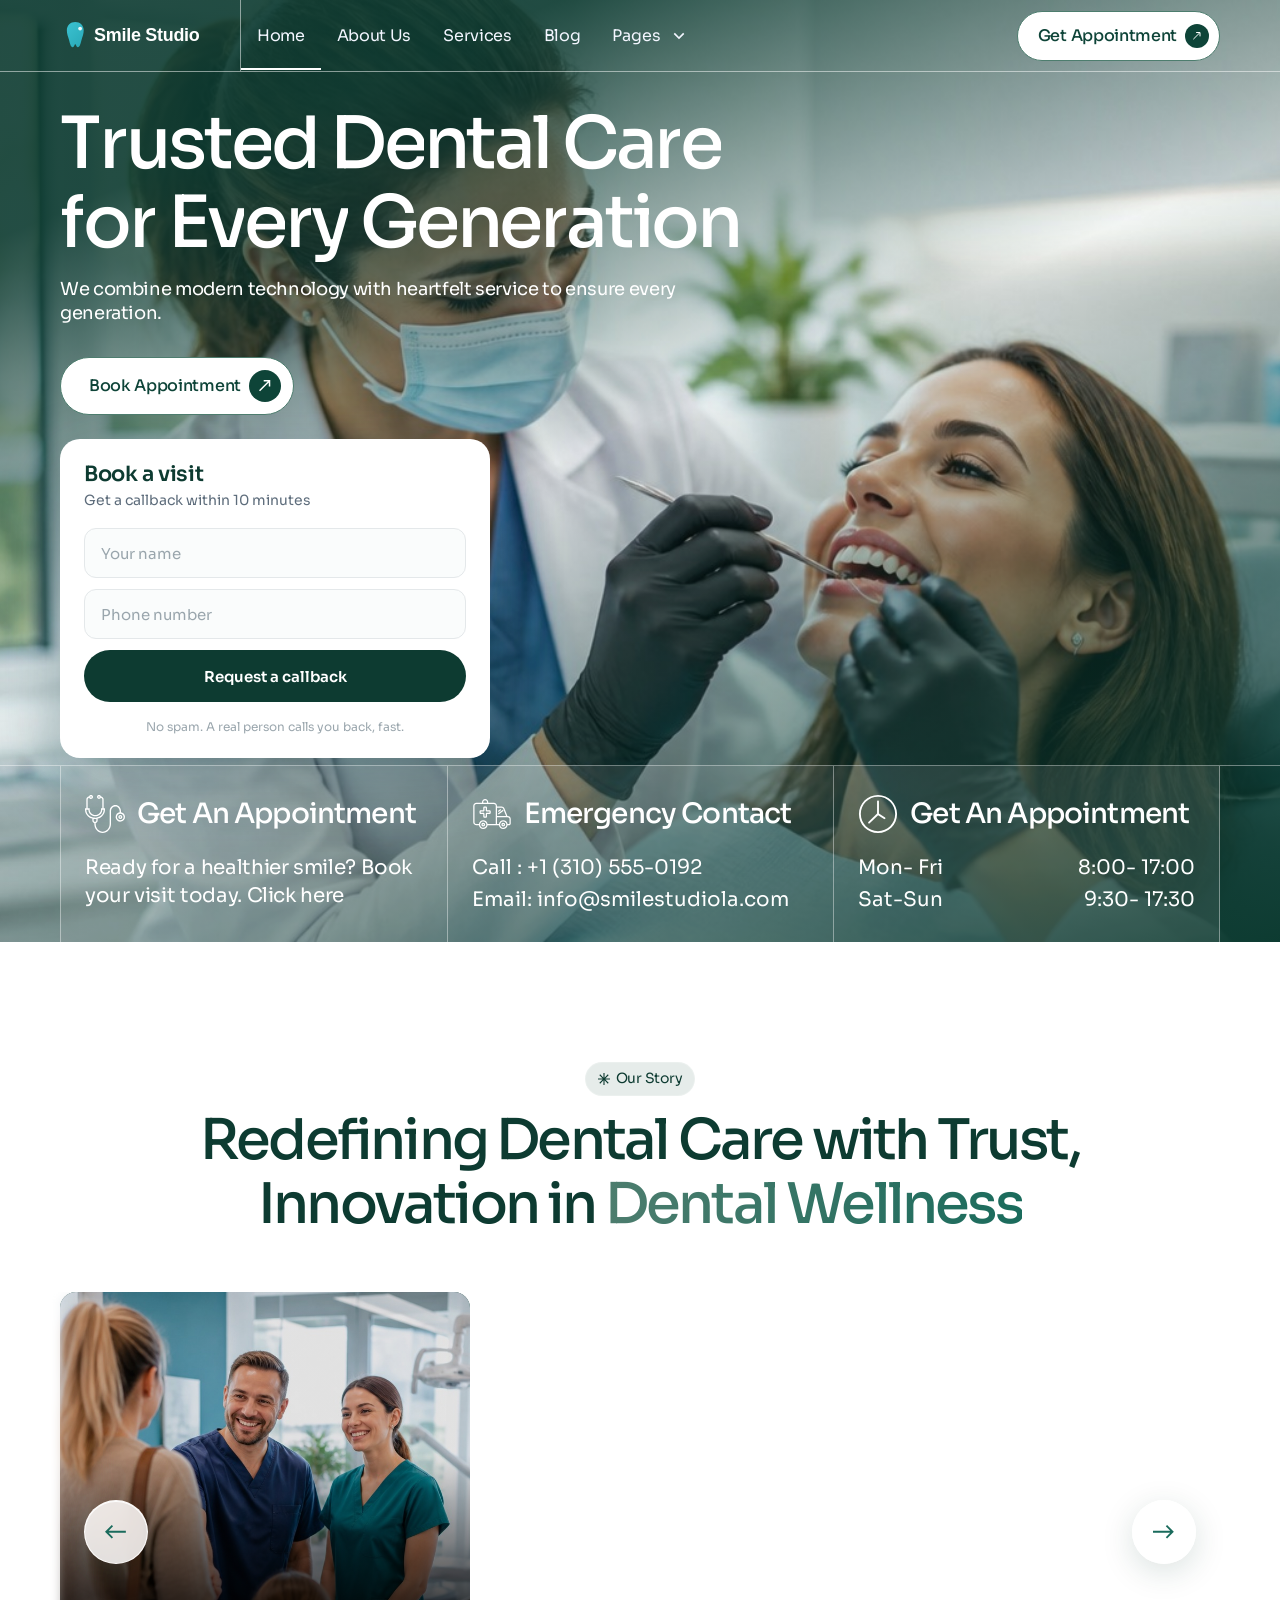
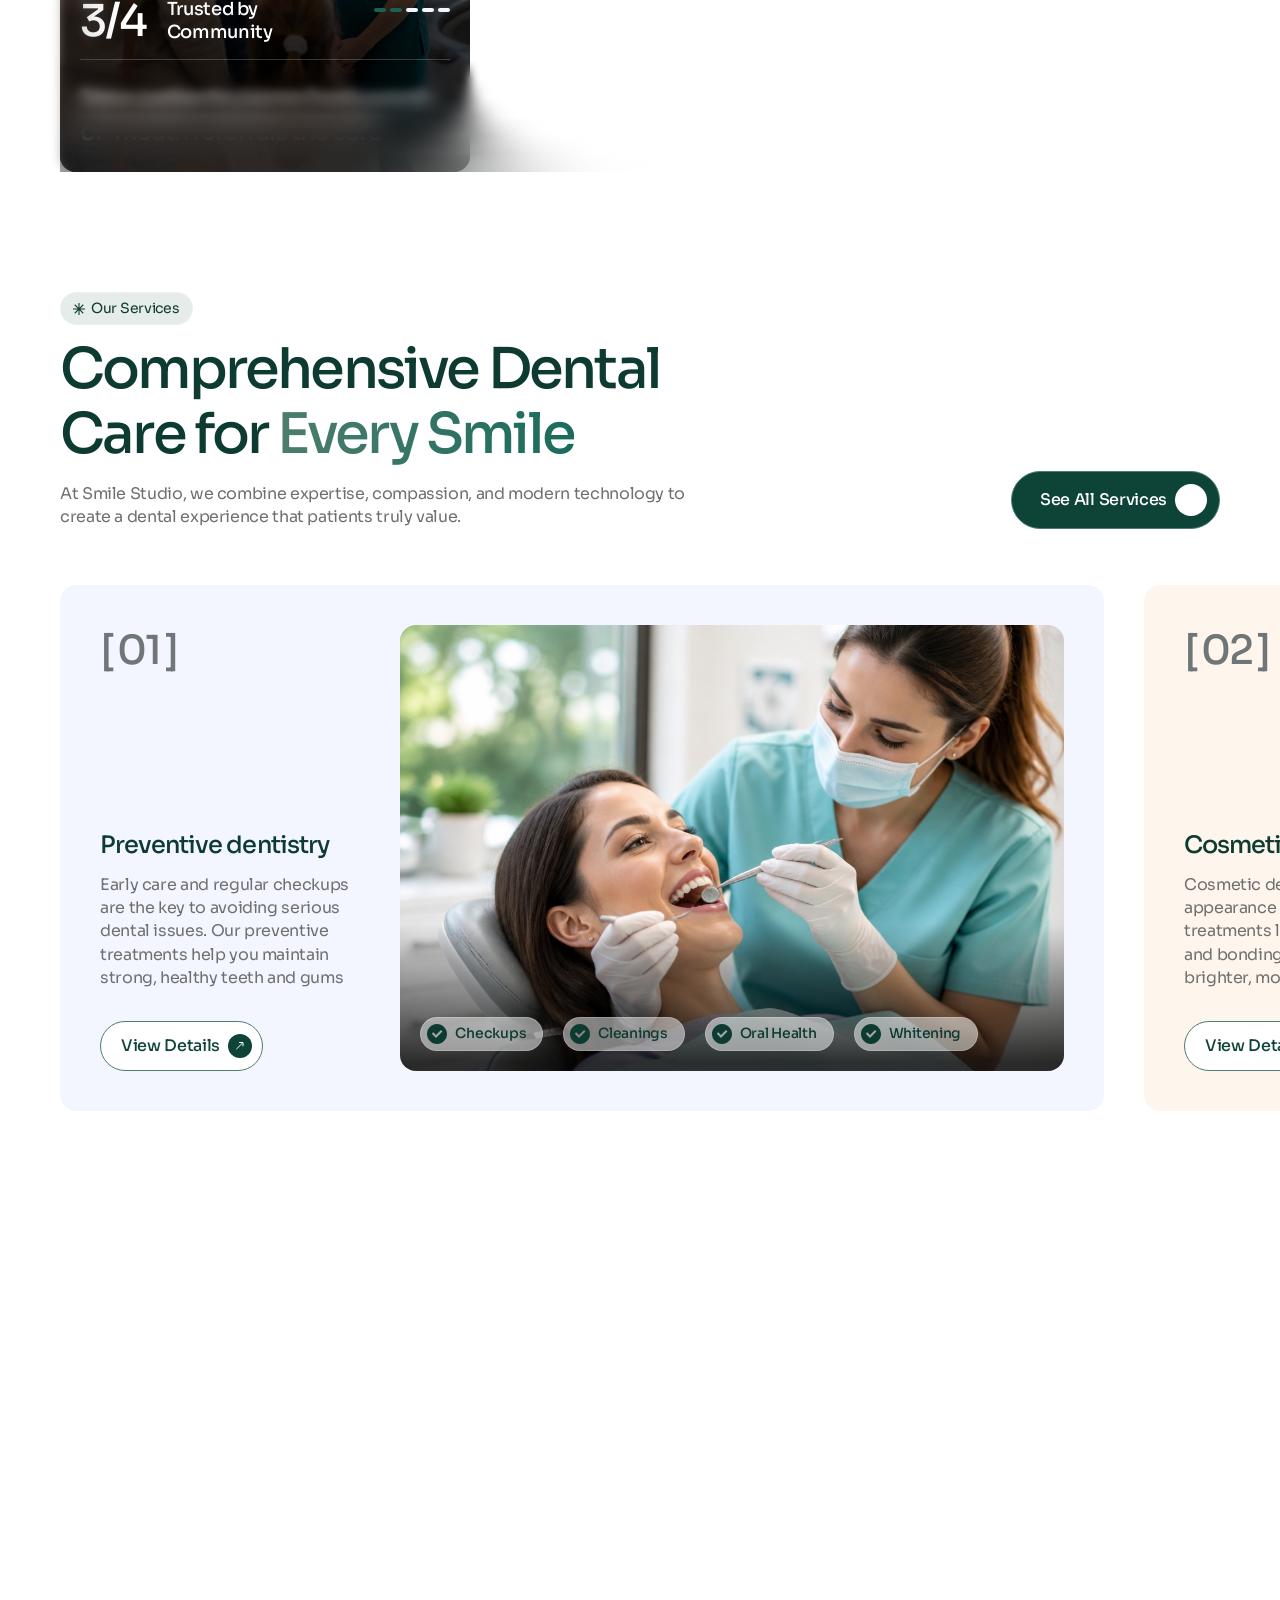
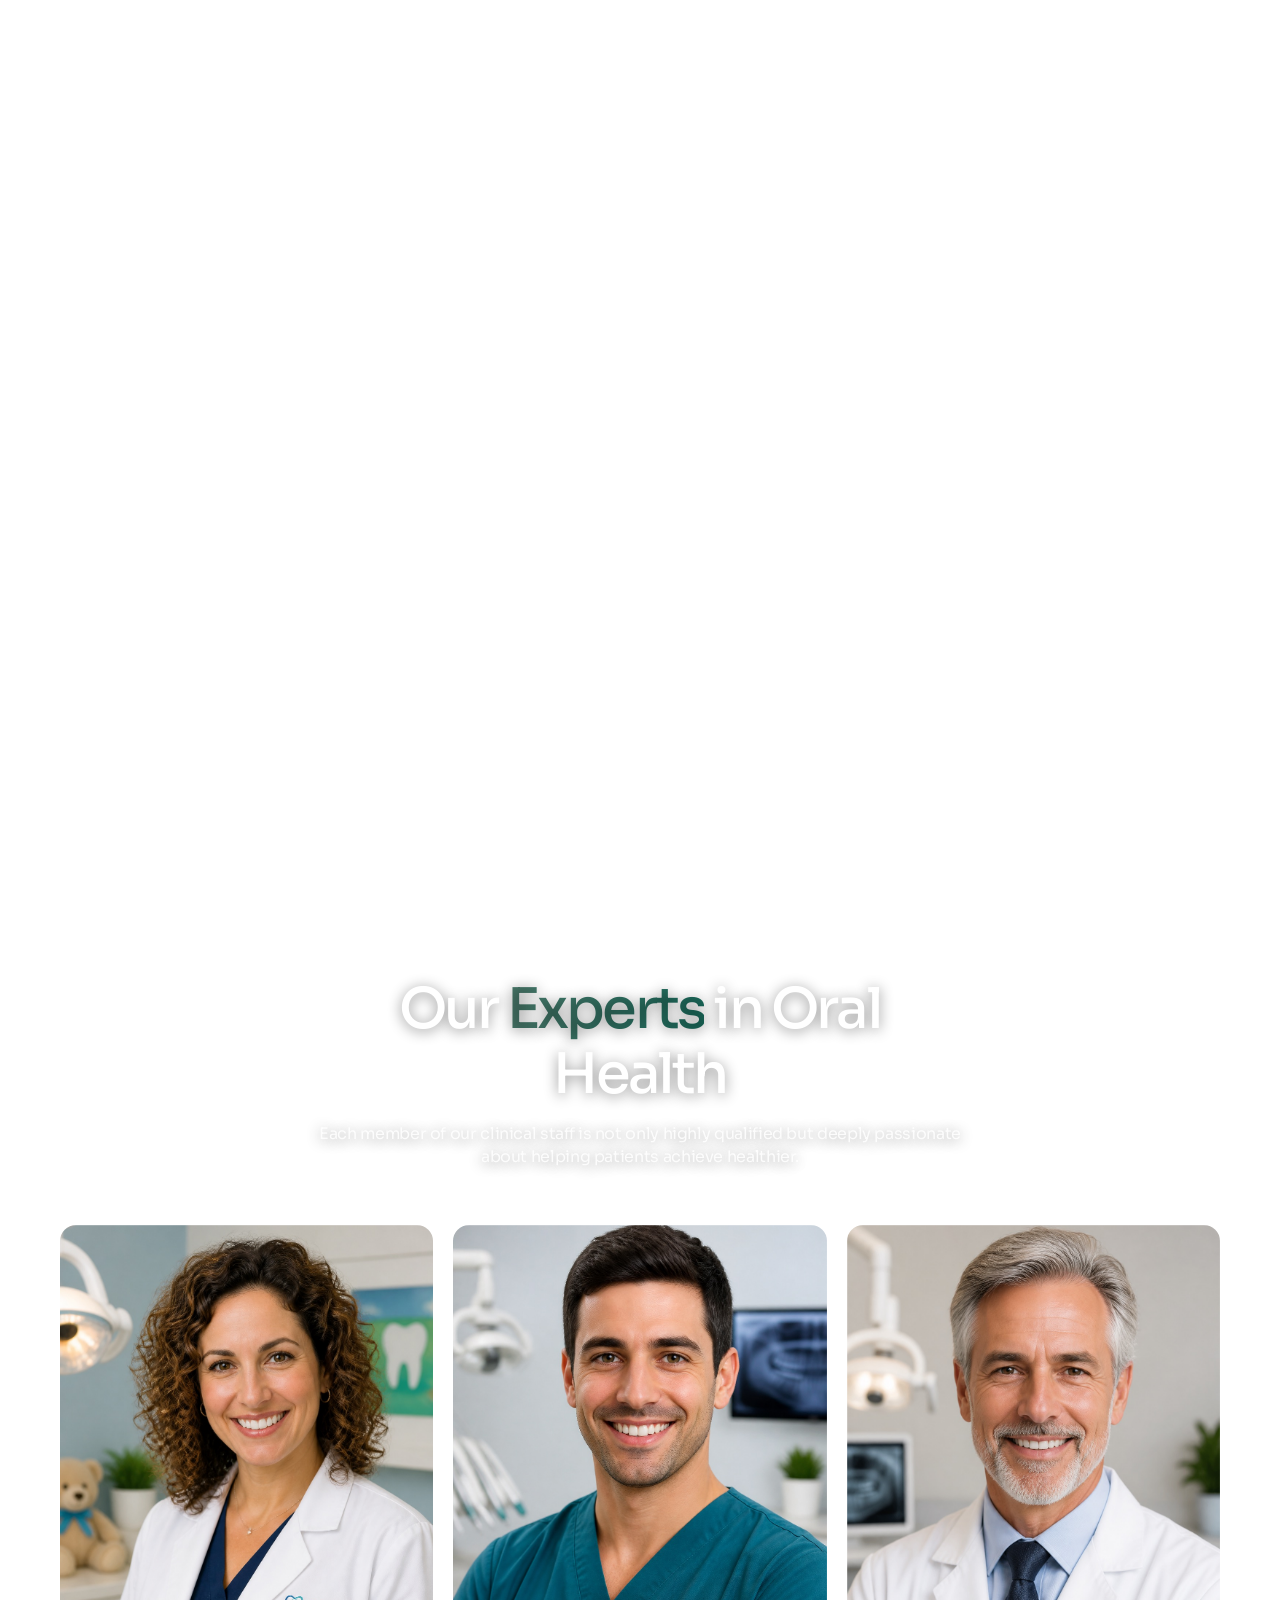
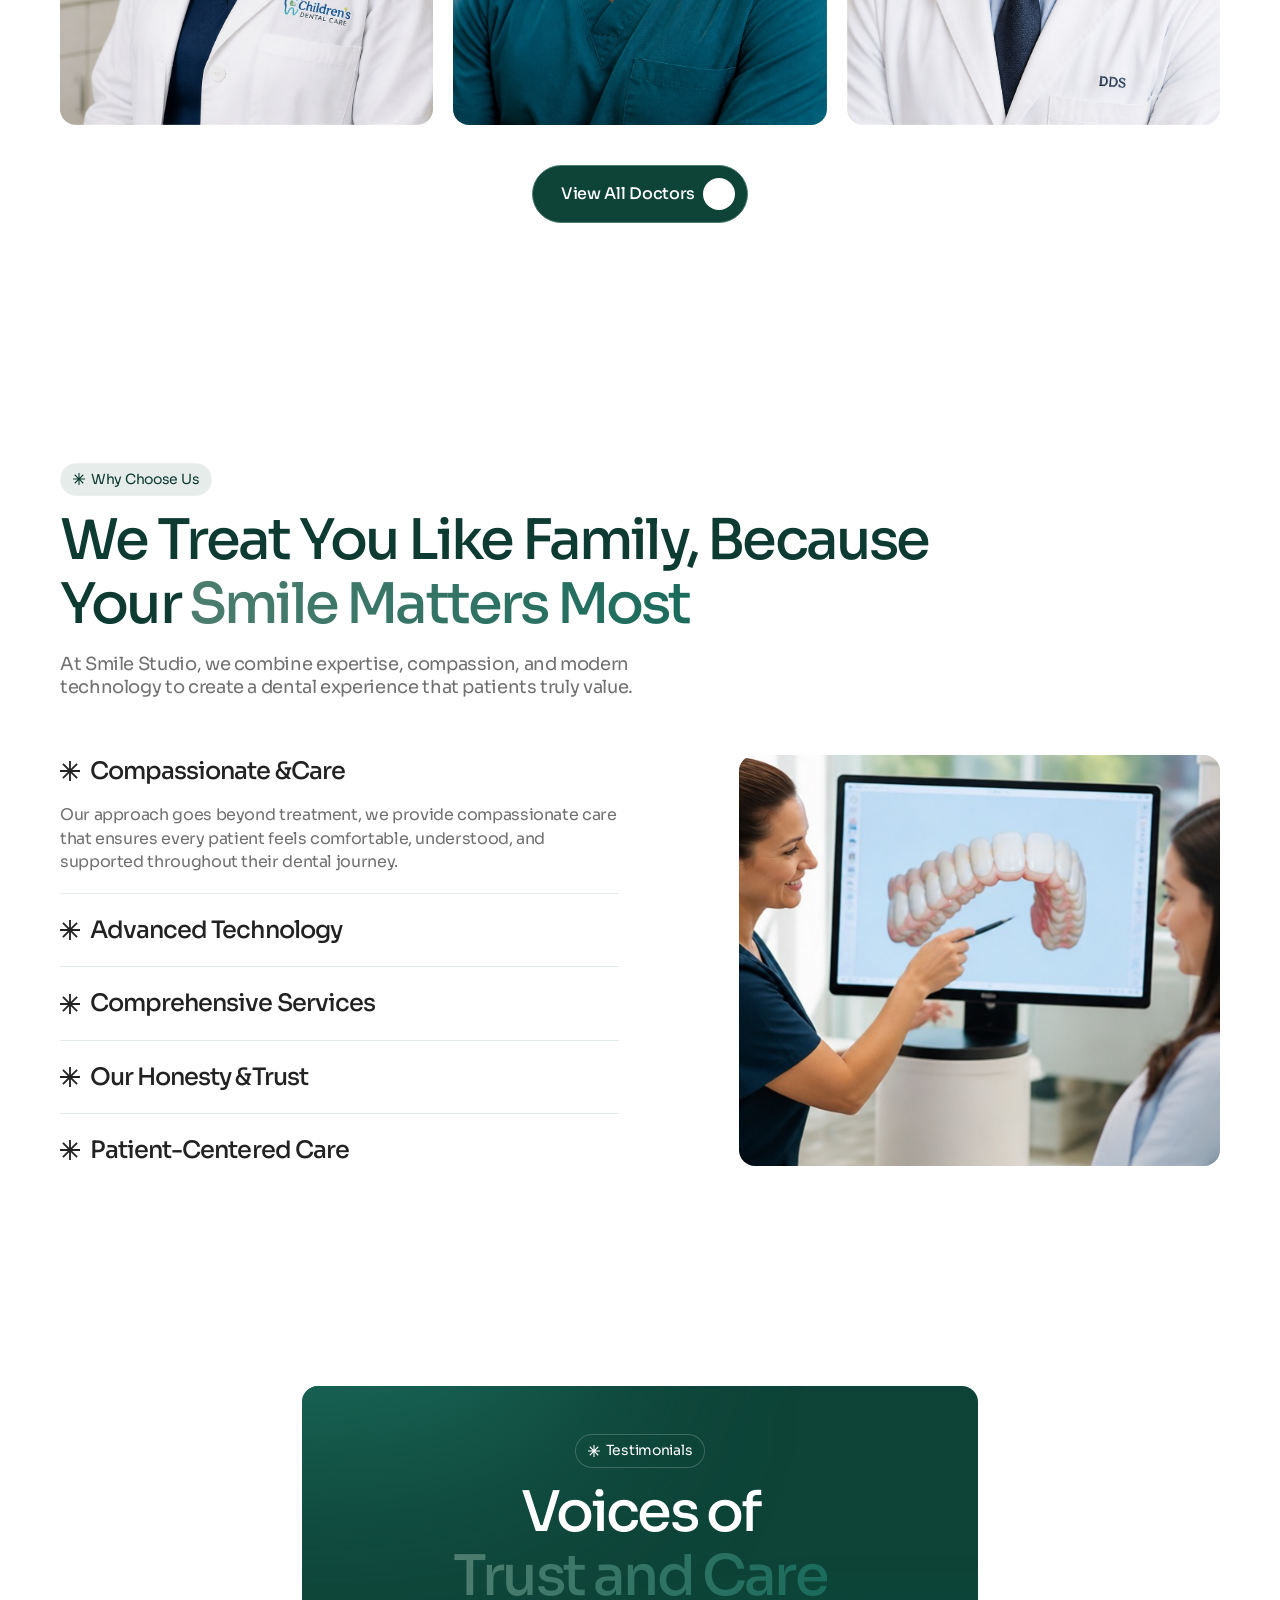
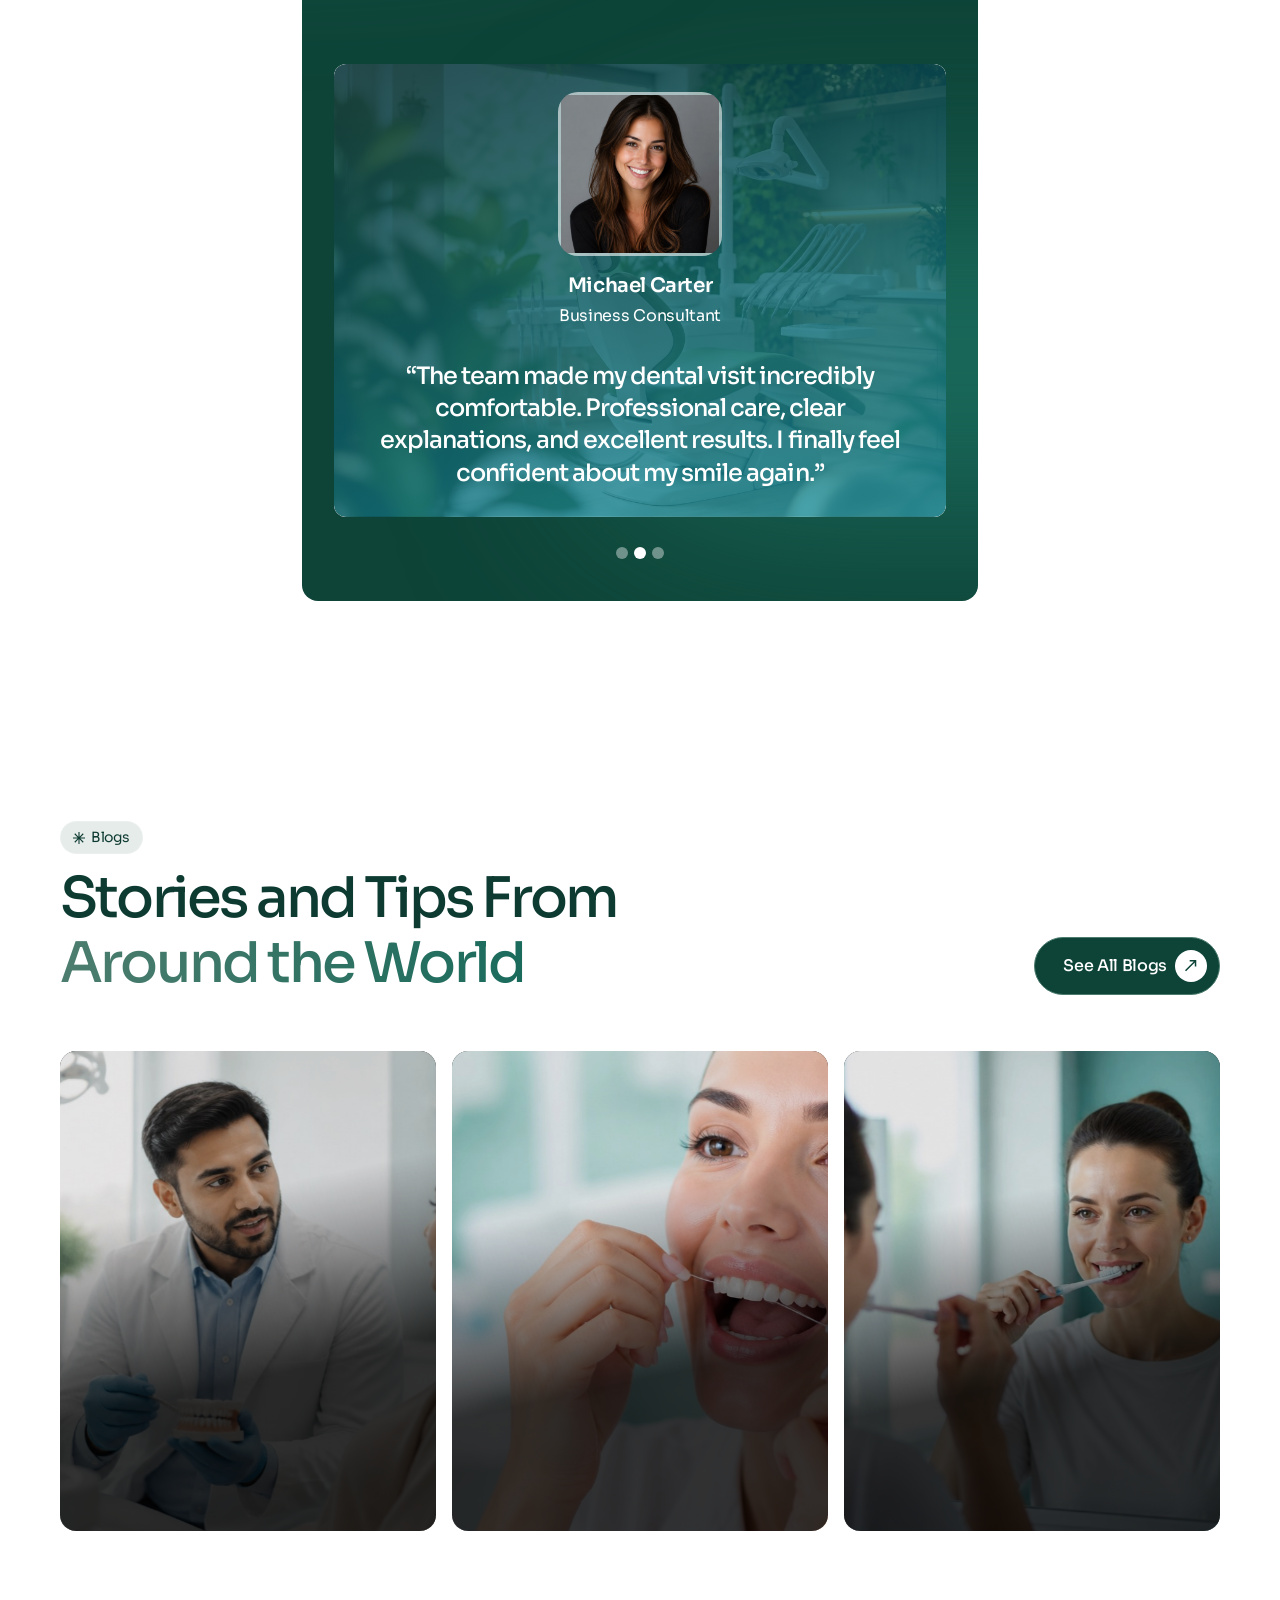
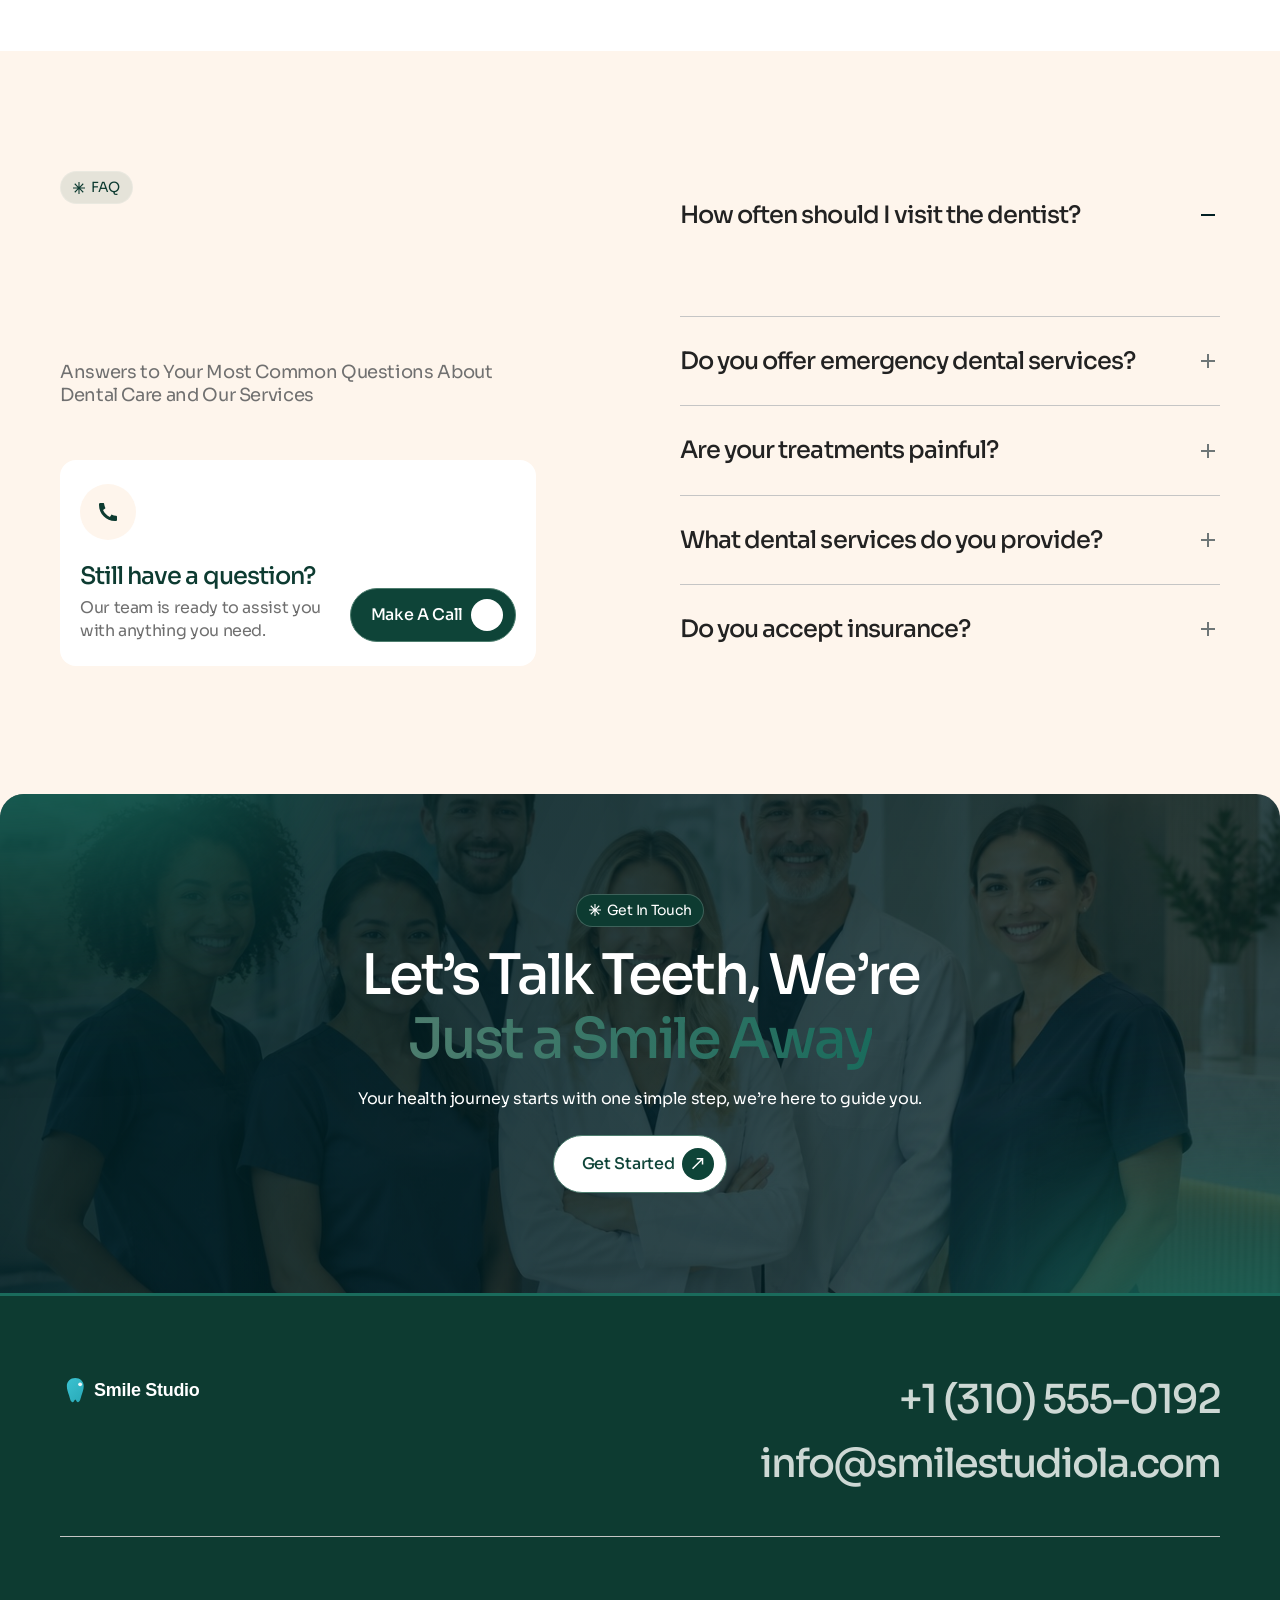
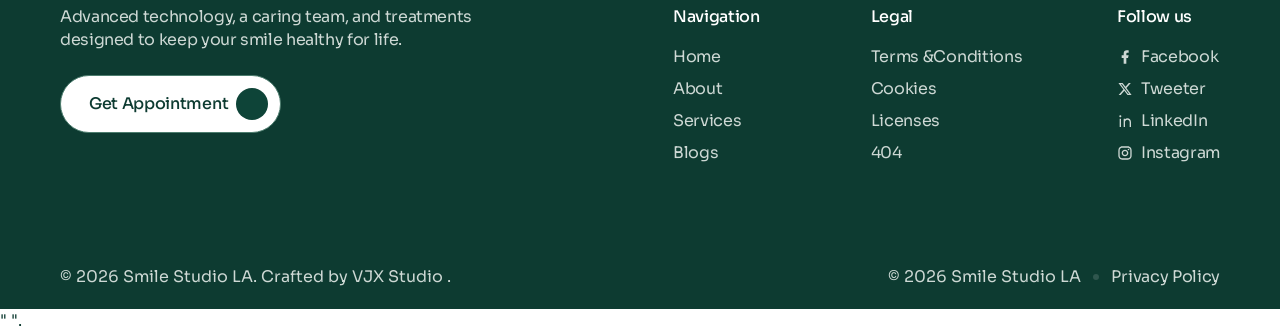
==== index.html @ 5796d178 "Fix: Pull arrows OUT of w-slider into master wrapper to escape overflow:hidden clipping" ====
<!DOCTYPE html>
<html lang="en">
    <head>
        <meta charset="utf-8"/>
        <title>Smile Studio LA | Where Beautiful Smiles Begin</title>
        <meta content="Smile Studio LA is a modern dental clinic offering gentle, expert care , from preventive checkups and cosmetic dentistry to restorative treatments and orthodontics. Book your visit today." name="description"/>
        <meta content="Smile Studio LA | Where Beautiful Smiles Begin" property="og:title"/>
        <meta content="Smile Studio LA is a modern dental clinic offering gentle, expert care , from preventive checkups and cosmetic dentistry to restorative treatments and orthodontics. Book your visit today." property="og:description"/>
        <meta content="assets/img/gen_dentist-examining-patients-teeth-close-up_1.jpg" property="og:image"/>
        <meta content="Smile Studio LA | Where Beautiful Smiles Begin" name="twitter:title"/>
        <meta content="Smile Studio LA is a modern dental clinic offering gentle, expert care , from preventive checkups and cosmetic dentistry to restorative treatments and orthodontics. Book your visit today." name="twitter:description"/>
        <meta content="assets/img/gen_dentist-examining-patients-teeth-close-up_1.jpg" name="twitter:image"/>
        <meta property="og:type" content="website"/>
        <meta content="summary_large_image" name="twitter:card"/>
        <meta content="width=device-width, initial-scale=1" name="viewport"/>
        <link href="assets/css/smile-studio.css?v=20260614f" rel="stylesheet" type="text/css"/>
        <link href="assets/css/fonts.css" rel="stylesheet" type="text/css"/>
        <style>
            /* =====================================================
               STORY SLIDER — LIQUID GLASS ARROWS + MULTI-DIRECTIONAL GRADUAL BLUR
               ===================================================== */

            /* 1. Master Container */
            .our-story_element {
                position: relative !important;
                width: 100% !important;
                max-width: 1160px !important; 
                margin-left: auto !important;
                margin-right: auto !important;
                overflow: visible !important; 
            }

            /* 2. Master Wrapper — holds slider track + arrows as siblings so arrows escape overflow:hidden */
            .story-slider_master {
                position: relative !important;
                width: 100% !important;
            }

            /* 3. The Slider Component — let Webflow manage its own overflow, we don't fight it */
            .story_slider.w-slider {
                position: relative !important;
                width: 100% !important;
            }

            /* 4a. The Sliding Track — overflow:hidden crops cards at the container boundary */
            .story-slider_mask.w-slider-mask {
                overflow: hidden !important;
                position: relative !important;
                width: 100% !important;
            }

            /* 4b. Progressive Blur Overlays — positioned relative to .story-slider_master */
            .story-slider_blur-left,
            .story-slider_blur-right,
            .story-slider_blur-bottom {
                position: absolute !important;
                z-index: 10 !important;
                pointer-events: none !important;
                display: block !important;
            }
            
            /* Left overlay: bleeds left into the viewport margin */
            .story-slider_blur-left {
                left: -100vw !important;
                right: calc(100% - 60px) !important;
                top: 0 !important;
                bottom: 0 !important;
            }

            /* Right overlay: bleeds right into the viewport margin */
            .story-slider_blur-right {
                left: calc(100% - 60px) !important;
                right: -100vw !important;
                top: 0 !important;
                bottom: 0 !important;
            }

            /* Bottom overlay: spans full width and fades the bottom of the slider */
            .story-slider_blur-bottom {
                left: 0 !important;
                right: 0 !important;
                bottom: 0 !important;
                height: 7rem !important;
            }

            .story-slider_blur-left div,
            .story-slider_blur-right div,
            .story-slider_blur-bottom div {
                position: absolute;
                inset: 0;
                pointer-events: none;
            }

            /* LEFT Blur layers: bezier exponential curve */
            .story-slider_blur-left .blur-layer-1 {
                -webkit-mask-image: linear-gradient(to left, transparent 0%, black 16.7%, black 33.3%, transparent 50%);
                mask-image: linear-gradient(to left, transparent 0%, black 16.7%, black 33.3%, transparent 50%);
                -webkit-backdrop-filter: blur(0.31rem);
                backdrop-filter: blur(0.31rem);
            }
            .story-slider_blur-left .blur-layer-2 {
                -webkit-mask-image: linear-gradient(to left, transparent 16.7%, black 33.3%, black 50%, transparent 66.7%);
                mask-image: linear-gradient(to left, transparent 16.7%, black 33.3%, black 50%, transparent 66.7%);
                -webkit-backdrop-filter: blur(0.51rem);
                backdrop-filter: blur(0.51rem);
            }
            .story-slider_blur-left .blur-layer-3 {
                -webkit-mask-image: linear-gradient(to left, transparent 33.3%, black 50%, black 66.7%, transparent 83.3%);
                mask-image: linear-gradient(to left, transparent 33.3%, black 50%, black 66.7%, transparent 83.3%);
                -webkit-backdrop-filter: blur(1.0rem);
                backdrop-filter: blur(1.0rem);
            }
            .story-slider_blur-left .blur-layer-4 {
                -webkit-mask-image: linear-gradient(to left, transparent 50%, black 66.7%, black 83.3%, transparent 100%);
                mask-image: linear-gradient(to left, transparent 50%, black 66.7%, black 83.3%, transparent 100%);
                -webkit-backdrop-filter: blur(1.95rem);
                backdrop-filter: blur(1.95rem);
            }
            .story-slider_blur-left .blur-layer-5 {
                -webkit-mask-image: linear-gradient(to left, transparent 66.7%, black 83.3%, black 100%);
                mask-image: linear-gradient(to left, transparent 66.7%, black 83.3%, black 100%);
                -webkit-backdrop-filter: blur(3.26rem);
                backdrop-filter: blur(3.26rem);
            }
            .story-slider_blur-left .blur-layer-6 {
                -webkit-mask-image: linear-gradient(to left, transparent 83.3%, black 100%);
                mask-image: linear-gradient(to left, transparent 83.3%, black 100%);
                -webkit-backdrop-filter: blur(4.0rem);
                backdrop-filter: blur(4.0rem);
            }

            /* RIGHT Blur layers: bezier exponential curve */
            .story-slider_blur-right .blur-layer-1 {
                -webkit-mask-image: linear-gradient(to right, transparent 0%, black 16.7%, black 33.3%, transparent 50%);
                mask-image: linear-gradient(to right, transparent 0%, black 16.7%, black 33.3%, transparent 50%);
                -webkit-backdrop-filter: blur(0.31rem);
                backdrop-filter: blur(0.31rem);
            }
            .story-slider_blur-right .blur-layer-2 {
                -webkit-mask-image: linear-gradient(to right, transparent 16.7%, black 33.3%, black 50%, transparent 66.7%);
                mask-image: linear-gradient(to right, transparent 16.7%, black 33.3%, black 50%, transparent 66.7%);
                -webkit-backdrop-filter: blur(0.51rem);
                backdrop-filter: blur(0.51rem);
            }
            .story-slider_blur-right .blur-layer-3 {
                -webkit-mask-image: linear-gradient(to right, transparent 33.3%, black 50%, black 66.7%, transparent 83.3%);
                mask-image: linear-gradient(to right, transparent 33.3%, black 50%, black 66.7%, transparent 83.3%);
                -webkit-backdrop-filter: blur(1.0rem);
                backdrop-filter: blur(1.0rem);
            }
            .story-slider_blur-right .blur-layer-4 {
                -webkit-mask-image: linear-gradient(to right, transparent 50%, black 66.7%, black 83.3%, transparent 100%);
                mask-image: linear-gradient(to right, transparent 50%, black 66.7%, black 83.3%, transparent 100%);
                -webkit-backdrop-filter: blur(1.95rem);
                backdrop-filter: blur(1.95rem);
            }
            .story-slider_blur-right .blur-layer-5 {
                -webkit-mask-image: linear-gradient(to right, transparent 66.7%, black 83.3%, black 100%);
                mask-image: linear-gradient(to right, transparent 66.7%, black 83.3%, black 100%);
                -webkit-backdrop-filter: blur(3.26rem);
                backdrop-filter: blur(3.26rem);
            }
            .story-slider_blur-right .blur-layer-6 {
                -webkit-mask-image: linear-gradient(to right, transparent 83.3%, black 100%);
                mask-image: linear-gradient(to right, transparent 83.3%, black 100%);
                -webkit-backdrop-filter: blur(4.0rem);
                backdrop-filter: blur(4.0rem);
            }

            /* BOTTOM Blur layers: bezier exponential curve */
            .story-slider_blur-bottom .blur-layer-1 {
                -webkit-mask-image: linear-gradient(to bottom, transparent 0%, black 16.7%, black 33.3%, transparent 50%);
                mask-image: linear-gradient(to bottom, transparent 0%, black 16.7%, black 33.3%, transparent 50%);
                -webkit-backdrop-filter: blur(0.31rem);
                backdrop-filter: blur(0.31rem);
            }
            .story-slider_blur-bottom .blur-layer-2 {
                -webkit-mask-image: linear-gradient(to bottom, transparent 16.7%, black 33.3%, black 50%, transparent 66.7%);
                mask-image: linear-gradient(to bottom, transparent 16.7%, black 33.3%, black 50%, transparent 66.7%);
                -webkit-backdrop-filter: blur(0.51rem);
                backdrop-filter: blur(0.51rem);
            }
            .story-slider_blur-bottom .blur-layer-3 {
                -webkit-mask-image: linear-gradient(to bottom, transparent 33.3%, black 50%, black 66.7%, transparent 83.3%);
                mask-image: linear-gradient(to bottom, transparent 33.3%, black 50%, black 66.7%, transparent 83.3%);
                -webkit-backdrop-filter: blur(1.0rem);
                backdrop-filter: blur(1.0rem);
            }
            .story-slider_blur-bottom .blur-layer-4 {
                -webkit-mask-image: linear-gradient(to bottom, transparent 50%, black 66.7%, black 83.3%, transparent 100%);
                mask-image: linear-gradient(to bottom, transparent 50%, black 66.7%, black 83.3%, transparent 100%);
                -webkit-backdrop-filter: blur(1.95rem);
                backdrop-filter: blur(1.95rem);
            }
            .story-slider_blur-bottom .blur-layer-5 {
                -webkit-mask-image: linear-gradient(to bottom, transparent 66.7%, black 83.3%, black 100%);
                mask-image: linear-gradient(to bottom, transparent 66.7%, black 83.3%, black 100%);
                -webkit-backdrop-filter: blur(3.26rem);
                backdrop-filter: blur(3.26rem);
            }
            .story-slider_blur-bottom .blur-layer-6 {
                -webkit-mask-image: linear-gradient(to bottom, transparent 83.3%, black 100%);
                mask-image: linear-gradient(to bottom, transparent 83.3%, black 100%);
                -webkit-backdrop-filter: blur(4.0rem);
                backdrop-filter: blur(4.0rem);
            }

            /* 5. Liquid Glass Arrows — positioned relative to .story-slider_master, not the w-slider */
            .story-slider_master .story-slider_arrow-wrap {
                position: absolute !important;
                top: 50% !important;
                transform: translateY(-50%) !important;
                width: 64px !important;
                height: 64px !important;
                display: flex !important;
                align-items: center !important;
                justify-content: center !important;
                z-index: 100 !important;
                cursor: pointer !important;
                pointer-events: auto !important;
                background: rgba(255,255,255,0.85) !important;
                border: 1px solid rgba(255,255,255,0.9) !important;
                border-radius: 50% !important;
                -webkit-backdrop-filter: blur(12px) saturate(180%) !important;
                backdrop-filter: blur(12px) saturate(180%) !important;
                box-shadow: 0 8px 32px rgba(13,59,49,0.15), 0 1px 0 rgba(255,255,255,0.9) inset !important;
                transition: background 0.3s, box-shadow 0.3s, transform 0.3s !important;
            }
            
            .story-slider_master .story-slider_arrow-wrap:hover {
                background: rgba(255,255,255,1) !important;
                box-shadow: 0 12px 40px rgba(13,59,49,0.22), 0 1px 0 rgba(255,255,255,1) inset !important;
                transform: translateY(-50%) scale(1.08) !important;
            }

            /* 6. Arrow positioning — 24px from the slider edges */
            .story-slider_master .story-slider_arrow-wrap.arrow-left {
                left: 24px !important;
            }
            .story-slider_master .story-slider_arrow-wrap.arrow-right {
                right: 24px !important;
            }

            /* Arrow Icon Color */
            .story-slider_arrow {
                width: 22px !important;
                height: auto !important;
                color: var(--primary-500, #1a6b5c) !important;
                position: relative !important;
                z-index: 100 !important;
                pointer-events: none !important; 
            }

            /* Hide the native Webflow-generated arrows — we use our custom ones outside the overflow boundary */
            .story_slider .w-slider-arrow-left,
            .story_slider .w-slider-arrow-right {
                display: none !important;
            }

            /* Responsive configuration for mobile/tablet */
            @media (max-width: 1200px) {
                .story-slider_blur-left,
                .story-slider_blur-right,
                .story-slider_blur-bottom {
                    display: none !important;
                }
            }
        </style>
        <link href="assets/css/fonts.css" rel="stylesheet" type="text/css"/>
        <script type="text/javascript">
            !function(o, c) {
                var n = c.documentElement
                  , t = " w-mod-";
                n.className += t + "js",
                ("ontouchstart"in o || o.DocumentTouch && c instanceof DocumentTouch) && (n.className += t + "touch")
            }(window, document);
        </script>
        <link href="assets/img/favicon.svg" rel="shortcut icon" type="image/x-icon"/>
        <link href="assets/img/webclip.png" rel="apple-touch-icon"/>
        <!-- SGAP cdn -->
        <script src="assets/js/gsap.min.js"></script>
        <script src="assets/js/ScrollTrigger.min.js"></script>
    </head>
    <body>
        <div class="page-wrapper">
            <div data-collapse="medium" data-animation="default" data-duration="400" fs-scrolldisable-element="smart-nav" data-easing="ease" data-easing2="ease" role="banner" class="navbar_wrap w-nav">
                <div class="navbar_container">
                    <a href="index.html" aria-current="page" class="navbar_logo w-nav-brand w--current">
                        <img loading="eager" src="assets/img/smile-studio-logo-dark.svg" alt="Smile Studio logo" class="logo_image"/>
                    </a>
                    <div class="navbar-content_wrap">
                        <nav role="navigation" class="navbar_menu w-nav-menu">
                            <a href="index.html" aria-current="page" class="navbar_link w-inline-block w--current">
                                <div>Home</div>
                            </a>
                            <a href="about.html" class="navbar_link w-inline-block">
                                <div>About Us</div>
                            </a>
                            <a href="service.html" class="navbar_link w-inline-block">
                                <div>Services</div>
                            </a>
                            <a href="blog.html" class="navbar_link w-inline-block">
                                <div>Blog</div>
                            </a>
                            <div data-delay="200" data-hover="false" class="navbar_dropdown w-dropdown">
                                <div class="navbar-dropdown_toggle w-dropdown-toggle">
                                    <div>Pages</div>
                                    <div class="dropdown_chevron">
                                        <svg xmlns="http://www.w3.org/2000/svg" width="100%" viewBox="0 0 20 20" fill="none" vector-effect="non-scaling-stroke" preserveAspectRatio="none">
                                            <path d="M9.99991 10.9763L14.1247 6.85156L15.3032 8.03007L9.99991 13.3334L4.69666 8.03007L5.87516 6.85156L9.99991 10.9763Z" fill="currentColor"></path>
                                        </svg>
                                    </div>
                                </div>
                                <nav class="navbar-dropdown_list w-dropdown-list">
                                    <div class="navbar-dropdown_wrapper">
                                        <div class="navbar-dropdown_column">
                                            <a href="index.html" data-animation="text-flip" aria-current="page" class="navbar-dropdown_link w-inline-block w--current">
                                                <div>Home</div>
                                            </a>
                                            <a href="about.html" data-animation="text-flip" class="navbar-dropdown_link w-inline-block">
                                                <div>About </div>
                                            </a>
                                            <a href="service.html" data-animation="text-flip" class="navbar-dropdown_link w-inline-block">
                                                <div>Services</div>
                                            </a>
                                            <a href="service.html" data-animation="text-flip" class="navbar-dropdown_link w-inline-block">
                                                <div>Services Details</div>
                                            </a>
                                            <a href="about.html" data-animation="text-flip" class="navbar-dropdown_link w-inline-block">
                                                <div>Doctor Details</div>
                                            </a>
                                            <a href="https://smilestudiola.com/booking" data-animation="text-flip" class="navbar-dropdown_link w-inline-block">
                                                <div>Contact Us</div>
                                            </a>
                                        </div>
                                        <div class="navbar-dropdown_column">
                                            <a href="blog.html" data-animation="text-flip" class="navbar-dropdown_link w-inline-block">
                                                <div>Blogs</div>
                                            </a>
                                            <a href="blog.html" data-animation="text-flip" class="navbar-dropdown_link w-inline-block">
                                                <div>Blog Details</div>
                                            </a>
                                            <a href="privacy.html" data-animation="text-flip" class="navbar-dropdown_link w-inline-block">
                                                <div>Privacy Policy</div>
                                            </a>
                                            <a href="cookies.html" data-animation="text-flip" class="navbar-dropdown_link w-inline-block">
                                                <div>Cookies</div>
                                            </a>
                                            <a href="404.html" data-animation="text-flip" class="navbar-dropdown_link w-inline-block">
                                                <div>404</div>
                                            </a>
                                        </div>
                                        <div class="navbar-dropdown_column">
                                            <a href="terms.html" data-animation="text-flip" class="navbar-dropdown_link w-inline-block">
                                                <div>Terms &amp;Conditions</div>
                                            </a>
                                            <a href="index.html" data-animation="text-flip" class="navbar-dropdown_link w-inline-block">
                                                <div>Styleguide</div>
                                            </a>
                                            <a href="index.html" data-animation="text-flip" class="navbar-dropdown_link w-inline-block">
                                                <div>Instruction</div>
                                            </a>
                                            
                                        </div>
                                    </div>
                                    <div class="navbar-dropdown_bottom">
                                        <p class="dropdown-info_text">
                                            &copy; 2026 Smile Studio LA
                                        </p>
                                        <div class="navbar-dropdown_social">
                                            <a aria-label="social-icon" href="https://www.facebook.com" target="_blank" class="dropdown-social_icon-item w-inline-block">
                                                <svg xmlns="http://www.w3.org/2000/svg" width="100%" viewBox="0 0 16 24" fill="none" class="social_icon is-facebook">
                                                    <path d="M12.2558 5.33333H8.92242C8.30875 5.33333 7.81131 5.8308 7.81131 6.44444V9.77778H12.2558C12.3821 9.77498 12.502 9.83378 12.5771 9.93544C12.6522 10.0371 12.6733 10.1689 12.6335 10.2889L11.8113 12.7333C11.7355 12.9577 11.5259 13.1093 11.2891 13.1111H7.81131V21.4444C7.81131 21.7512 7.56253 22 7.25575 22H4.47798C4.17116 22 3.92242 21.7512 3.92242 21.4444V13.1111H2.25575C1.94893 13.1111 1.7002 12.8623 1.7002 12.5556V10.3333C1.7002 10.0266 1.94893 9.77778 2.25575 9.77778H3.92242V6.44444C3.92242 3.98984 5.9123 2 8.36687 2H12.2558C12.5625 2 12.8113 2.24873 12.8113 2.55556V4.77778C12.8113 5.0846 12.5625 5.33333 12.2558 5.33333Z" fill="currentColor"></path>
                                                </svg>
                                            </a>
                                            <a aria-label="social-icon" href="https://www.instagram.com" target="_blank" class="dropdown-social_icon-item w-inline-block">
                                                <svg xmlns="http://www.w3.org/2000/svg" width="100%" viewBox="0 0 26 24" fill="none">
                                                    <path fill-rule="evenodd" clip-rule="evenodd" d="M17.8194 2H8.93056C5.86231 2 3.375 4.48731 3.375 7.55556V16.4444C3.375 19.5127 5.86231 22 8.93056 22H17.8194C20.8876 22 23.375 19.5127 23.375 16.4444V7.55556C23.375 4.48731 20.8876 2 17.8194 2ZM21.4305 16.4444C21.4244 18.4362 19.8112 20.0494 17.8194 20.0556H8.93056C6.93873 20.0494 5.32555 18.4362 5.31945 16.4444V7.55556C5.32555 5.56372 6.93873 3.95054 8.93056 3.94444H17.8194C19.8112 3.95054 21.4244 5.56372 21.4305 7.55556V16.4444ZM18.6527 7.83333C19.2664 7.83333 19.7638 7.33587 19.7638 6.72222C19.7638 6.10858 19.2664 5.61111 18.6527 5.61111C18.0391 5.61111 17.5416 6.10858 17.5416 6.72222C17.5416 7.33587 18.0391 7.83333 18.6527 7.83333ZM13.375 7C10.6136 7 8.375 9.23858 8.375 12C8.375 14.7614 10.6136 17 13.375 17C16.1364 17 18.375 14.7614 18.375 12C18.378 10.673 17.8521 9.39952 16.9137 8.4612C15.9754 7.52288 14.702 6.99704 13.375 7ZM10.3194 12C10.3194 13.6876 11.6874 15.0556 13.375 15.0556C15.0625 15.0556 16.4305 13.6876 16.4305 12C16.4305 10.3124 15.0625 8.94444 13.375 8.94444C11.6874 8.94444 10.3194 10.3124 10.3194 12Z" fill="currentColor"></path>
                                                </svg>
                                            </a>
                                            <a aria-label="social-icon" href="https://www.twitter.com" target="_blank" class="dropdown-social_icon-item w-inline-block">
                                                <svg xmlns="http://www.w3.org/2000/svg" width="100%" viewBox="0 0 31 24" fill="none">
                                                    <path d="M26.3412 4.89857C25.7342 5.7084 25.0003 6.41482 24.168 6.99055C24.168 7.20209 24.168 7.41363 24.168 7.63694C24.1747 11.4786 22.6402 15.1622 19.9085 17.8621C17.1767 20.562 13.4764 22.0522 9.63693 21.9986C7.41724 22.0061 5.22597 21.4993 3.23479 20.5178C3.12742 20.4709 3.05817 20.3647 3.05858 20.2475V20.1182C3.05858 19.9494 3.19533 19.8127 3.36401 19.8127C5.54591 19.7407 7.64996 18.9842 9.37849 17.6502C7.40357 17.6104 5.62665 16.4404 4.80889 14.6415C4.76759 14.5433 4.78044 14.4305 4.84283 14.3441C4.90521 14.2577 5.0081 14.2101 5.11431 14.2185C5.71453 14.2787 6.32076 14.2229 6.89987 14.0539C4.71972 13.6013 3.08157 11.7914 2.84713 9.5761C2.8388 9.46982 2.88642 9.36694 2.9728 9.30446C3.05917 9.24211 3.17181 9.22917 3.27003 9.2706C3.85508 9.52877 4.48665 9.66472 5.12606 9.67008C3.21573 8.4163 2.39059 6.03145 3.11731 3.86435C3.19233 3.65377 3.37256 3.4982 3.59176 3.45483C3.81095 3.41144 4.03681 3.48665 4.1863 3.6528C6.76417 6.39642 10.3062 8.03133 14.0655 8.21281C13.9693 7.82858 13.922 7.43369 13.9246 7.03755C13.9598 4.96043 15.245 3.11008 17.1786 2.35277C19.112 1.59548 21.3113 2.08109 22.7467 3.58228C23.725 3.39589 24.6709 3.06726 25.5542 2.60681C25.6189 2.56642 25.7009 2.56642 25.7657 2.60681C25.806 2.67155 25.806 2.75362 25.7657 2.81836C25.3378 3.79807 24.6151 4.61977 23.6982 5.16888C24.5011 5.07577 25.2898 4.88637 26.0476 4.60477C26.1114 4.56134 26.1952 4.56134 26.259 4.60477C26.3125 4.62921 26.3525 4.67597 26.3683 4.73258C26.3841 4.7892 26.3742 4.84992 26.3412 4.89857Z" fill="currentColor"></path>
                                                </svg>
                                            </a>
                                        </div>
                                    </div>
                                </nav>
                            </div>
                        </nav>
                        <div class="navbar-button_wrapper">
                            <div class="navbar_button hide-mobile">
                                <div class="button-container">
                                    <a data-wf--button-primary--variant="light-small" href="https://smilestudiola.com/booking" class="button_primary w-variant-fb89ee7f-8db1-8e54-55c6-075f0151c951 w-inline-block">
                                        <div class="button_inner">
                                            <div class="button-text_wrap">
                                                <div class="button_text">Get Appointment</div>
                                            </div>
                                            <div class="button-icon_group w-variant-fb89ee7f-8db1-8e54-55c6-075f0151c951">
                                                <div class="button-icon_wrap w-variant-fb89ee7f-8db1-8e54-55c6-075f0151c951">
                                                    <svg xmlns="http://www.w3.org/2000/svg" width="100%" viewBox="0 0 12 12" fill="none" vector-effect="non-scaling-stroke" preserveAspectRatio="none">
                                                        <path d="M4.70139 0.75L10.5303 0.750201L10.5303 6.55165M0.530334 10.75L10.2896 0.990932" stroke="currentColor" stroke-width="1.5"></path>
                                                    </svg>
                                                </div>
                                                <div class="button-icon_wrap w-variant-fb89ee7f-8db1-8e54-55c6-075f0151c951 is-hover">
                                                    <svg xmlns="http://www.w3.org/2000/svg" width="100%" viewBox="0 0 12 12" fill="none" vector-effect="non-scaling-stroke" preserveAspectRatio="none">
                                                        <path d="M4.70139 0.75L10.5303 0.750201L10.5303 6.55165M0.530334 10.75L10.2896 0.990932" stroke="currentColor" stroke-width="1.5"></path>
                                                    </svg>
                                                </div>
                                            </div>
                                        </div>
                                    </a>
                                </div>


                            </div>
                            <div class="navbar-toggler-button w-nav-button">
                                <div class="navbar-toggle_icon">
                                    <div class="navbar-toggler_bar_top"></div>
                                    <div class="navbar-toggler_bar-middle">
                                        <div class="navbar-toggler_bar-middle_inner"></div>
                                    </div>
                                    <div class="navbar_toggler-bar-bottom"></div>
                                </div>
                            </div>
                        </div>
                    </div>
                </div>
            </div>
            <main class="main-wrapper">
                <header class="section_hero is-home-hero">
                    <div class="section-padding padding-home-hero">
                        <div class="container">
                            <div class="section_component">
                                <div class="home-hero_content">
                                    <div class="margin-bottom margin-16px">
                                        <h1 hero-text-split="" data-wf-target="[[[&quot;6989a716ebe888bb965ec33c&quot;,&quot;15f4ab3a-4cb8-bb3e-3e46-bdbd57d995b3&quot;],[]]]" data-w-id="15f4ab3a-4cb8-bb3e-3e46-bdbd57d995b3" style="-webkit-transform:translate3d(0, 25%, 0) scale3d(1, 1, 1) rotateX(0) rotateY(0) rotateZ(0) skew(0, 0);-moz-transform:translate3d(0, 25%, 0) scale3d(1, 1, 1) rotateX(0) rotateY(0) rotateZ(0) skew(0, 0);-ms-transform:translate3d(0, 25%, 0) scale3d(1, 1, 1) rotateX(0) rotateY(0) rotateZ(0) skew(0, 0);transform:translate3d(0, 25%, 0) scale3d(1, 1, 1) rotateX(0) rotateY(0) rotateZ(0) skew(0, 0);opacity:0" class="hero-text-split">Trusted Dental Care for Every Generation</h1>
                                    </div>
                                    <div class="margin-bottom margin-32px">
                                        <p data-w-id="59cae1c0-9ae0-0825-f9e9-7645d908b0e0" style="opacity:0" class="home-hero_para">We combine modern technology with heartfelt service to ensure every generation.</p>
                                    </div>
                                    <div data-w-id="123dbd0a-737f-01ae-eb77-4a2f18726493" style="opacity:0" class="button-container">
                                        <a data-wf--button-primary--variant="light" href="https://smilestudiola.com/booking" class="button_primary w-variant-62db4792-8717-dbe8-e811-0d36eb02f9ec w-inline-block">
                                            <div class="button_inner">
                                                <div class="button-text_wrap">
                                                    <div class="button_text">Book Appointment</div>
                                                </div>
                                                <div class="button-icon_group w-variant-62db4792-8717-dbe8-e811-0d36eb02f9ec">
                                                    <div class="button-icon_wrap">
                                                        <svg xmlns="http://www.w3.org/2000/svg" width="100%" viewBox="0 0 12 12" fill="none" vector-effect="non-scaling-stroke" preserveAspectRatio="none">
                                                            <path d="M4.70139 0.75L10.5303 0.750201L10.5303 6.55165M0.530334 10.75L10.2896 0.990932" stroke="currentColor" stroke-width="1.5"></path>
                                                        </svg>
                                                    </div>
                                                    <div class="button-icon_wrap is-hover">
                                                        <svg xmlns="http://www.w3.org/2000/svg" width="100%" viewBox="0 0 12 12" fill="none" vector-effect="non-scaling-stroke" preserveAspectRatio="none">
                                                            <path d="M4.70139 0.75L10.5303 0.750201L10.5303 6.55165M0.530334 10.75L10.2896 0.990932" stroke="currentColor" stroke-width="1.5"></path>
                                                        </svg>
                                                    </div>
                                                </div>
                                            </div>
                                        </a>
                                    </div>
                                    <div class="lead-form_card">
                                        <div class="lead-form_head">
                                            <div class="lead-form_title">Book a visit</div>
                                            <div class="lead-form_sub">Get a callback within 10 minutes</div>
                                        </div>
                                        <form class="lead-form" onsubmit="return leadSubmit(event)">
                                            <input class="lead-form_input" type="text" name="name" placeholder="Your name" required="">
                                            <input class="lead-form_input" type="tel" name="phone" placeholder="Phone number" required="">
                                            <button class="lead-form_btn" type="submit">Request a callback</button>
                                            <div class="lead-form_note">No spam. A real person calls you back, fast.</div>
                                        </form>
                                        <div class="lead-form_success" style="display:none">
                                            <div class="lead-form_title">Thanks! You're all set.</div>
                                            <div class="lead-form_sub">Our team will call you within 10 minutes.</div>
                                        </div>
                                    </div>
                                </div>
                            </div>
                        </div>
                    </div>
                    <div data-w-id="4a010508-9584-456a-0d04-e7cbb6c6bb4f" style="-webkit-transform:translate3d(0, 25%, 0) scale3d(1, 1, 1) rotateX(0) rotateY(0) rotateZ(0) skew(0, 0);-moz-transform:translate3d(0, 25%, 0) scale3d(1, 1, 1) rotateX(0) rotateY(0) rotateZ(0) skew(0, 0);-ms-transform:translate3d(0, 25%, 0) scale3d(1, 1, 1) rotateX(0) rotateY(0) rotateZ(0) skew(0, 0);transform:translate3d(0, 25%, 0) scale3d(1, 1, 1) rotateX(0) rotateY(0) rotateZ(0) skew(0, 0);opacity:0" class="our-info_wrap">
                        <div class="section-padding">
                            <div class="container">
                                <div class="section_component">
                                    <div class="our-info_list">
                                        <div class="our-info_item">
                                            <div class="our-info_item-header">
                                                <div class="our-info_icon">
                                                    <svg xmlns="http://www.w3.org/2000/svg" width="100%" viewBox="0 0 40 40" fill="none" vector-effect="non-scaling-stroke" preserveAspectRatio="none">
                                                        <g clip-path="url(#clip0_372_1447)">
                                                            <path d="M39.9516 22.2981C39.656 20.2503 38.0473 18.6416 35.9995 18.346V17.134C35.9995 13.79 33.4575 11.0674 30.3329 11.0674C27.2983 11.0674 24.7576 13.7074 24.6663 16.9527H24.705L24.6663 16.9593V30.0971C24.6663 34.2971 21.5264 37.7077 17.6664 37.7077C13.8065 37.7077 10.6665 34.2924 10.6665 30.0971V28.9592C11.6332 28.9592 12.6665 28.2585 12.6665 26.2925V24.6159C16.9451 23.5219 19.9997 19.848 19.9997 15.6827V14.2927H18.6664L18.6384 5.61616C18.6287 4.0101 17.4762 2.63879 15.8958 2.35288C15.5549 1.30848 14.4318 0.73815 13.3873 1.07915C12.3429 1.42006 11.7726 2.54312 12.1136 3.58761C12.4545 4.63201 13.5776 5.20234 14.622 4.86134C15.1813 4.67876 15.631 4.25802 15.8504 3.71219C16.7045 3.95519 17.2962 4.73218 17.3031 5.62016L17.3331 14.2927H15.9998V15.702C15.9466 18.0209 14.392 20.036 12.1625 20.6759C10.9696 21.0544 9.68878 21.0544 8.49588 20.6759C6.26899 20.0339 4.71785 18.0191 4.6666 15.702V14.2927H2.66663V5.62616C2.67046 4.72509 3.27645 3.93777 4.14661 3.70352C4.55235 4.73643 5.71858 5.24475 6.75148 4.83901C7.78439 4.43326 8.29271 3.26695 7.88697 2.23413C7.48122 1.20131 6.31491 0.692901 5.28209 1.09864C4.72243 1.31856 4.2906 1.77747 4.10527 2.34954C2.50755 2.62254 1.33773 4.00527 1.33331 5.62616V14.2927H0V15.6793C0 19.8493 3.05662 23.5246 7.33323 24.6159V26.2925C7.33323 28.2585 8.36654 28.9592 9.3332 28.9592V30.0971C9.3332 35.0304 13.0711 39.041 17.6664 39.041C22.2617 39.041 25.9996 35.0257 25.9996 30.0971V16.9913C26.0663 14.4614 28.0116 12.4027 30.3329 12.4027C32.7222 12.4027 34.6662 14.5254 34.6662 17.136V18.346C32.1153 18.7141 30.3459 21.0805 30.7141 23.6314C31.0822 26.1823 33.4486 27.9517 35.9995 27.5835C38.5504 27.2153 40.3197 24.8489 39.9516 22.2981ZM13.9998 3.62619C13.6316 3.62619 13.3331 3.3277 13.3331 2.95953C13.3331 2.59137 13.6316 2.29288 13.9998 2.29288C14.368 2.29288 14.6665 2.59137 14.6665 2.95953C14.6665 3.3277 14.368 3.62619 13.9998 3.62619ZM5.99991 2.29288C6.36807 2.29288 6.66657 2.59137 6.66657 2.95953C6.66657 3.3277 6.36807 3.62619 5.99991 3.62619C5.63175 3.62619 5.33326 3.3277 5.33326 2.95953C5.33326 2.59137 5.63175 2.29288 5.99991 2.29288ZM1.33331 15.6793V15.626H3.33328V15.702C3.38328 18.5996 5.31101 21.1283 8.09188 21.9439C9.54911 22.4053 11.1133 22.4053 12.5705 21.9439C15.3527 21.1294 17.2822 18.6006 17.3331 15.702V15.626H18.6664V15.6793C18.6664 19.388 15.8078 22.6512 11.8665 23.4406C10.941 23.6259 9.99302 23.6724 9.05387 23.5786C8.74471 23.5486 8.43738 23.5021 8.13321 23.4392C4.19194 22.6512 1.33331 19.388 1.33331 15.6793ZM9.3332 27.6258C8.73321 27.6258 8.66654 26.6925 8.66654 26.2925V24.8779C8.71987 24.8845 8.77454 24.8872 8.82854 24.8925C8.8952 24.8999 8.96187 24.9052 9.02854 24.9112C9.34386 24.9392 9.66186 24.9579 9.98252 24.9585H10.0159C10.3358 24.9585 10.6532 24.9392 10.9665 24.9112C11.0332 24.9052 11.1038 24.8999 11.1725 24.8925C11.2252 24.8865 11.2798 24.8845 11.3325 24.8779V26.2925C11.3325 26.6925 11.2658 27.6258 10.6658 27.6258H9.3332ZM35.3328 26.2925C33.4919 26.2925 31.9995 24.8001 31.9995 22.9592C31.9995 21.1184 33.4919 19.626 35.3328 19.626C37.1737 19.626 38.6661 21.1184 38.6661 22.9592C38.6639 24.7993 37.1728 26.2904 35.3328 26.2925Z" fill="currentColor"></path>
                                                            <path d="M35.3329 20.959C34.2283 20.959 33.3329 21.8544 33.3329 22.959C33.3329 24.0635 34.2283 24.9589 35.3329 24.9589C36.4374 24.9589 37.3328 24.0635 37.3328 22.959C37.3328 21.8544 36.4374 20.959 35.3329 20.959ZM35.3329 23.6256C34.9647 23.6256 34.6662 23.3271 34.6662 22.959C34.6662 22.5908 34.9647 22.2923 35.3329 22.2923C35.701 22.2923 35.9995 22.5908 35.9995 22.959C35.9995 23.3271 35.701 23.6256 35.3329 23.6256Z" fill="currentColor"></path>
                                                        </g>
                                                        <defs>
                                                            <clippath id="clip0_372_1447">
                                                                <rect width="40" height="40" fill="currentColor"></rect>
                                                            </clippath>
                                                        </defs>
                                                    </svg>
                                                </div>
                                                <h2 class="our-info_title">Get An Appointment</h2>
                                            </div>
                                            <div class="our-info_item-body">
                                                <p class="our-info_item-para is-light">Ready for a healthier smile? Book your visit today. Click here</p>
                                            </div>
                                        </div>
                                        <div class="our-info_item">
                                            <div class="our-info_item-header">
                                                <div class="our-info_icon">
                                                    <svg xmlns="http://www.w3.org/2000/svg" width="100%" viewBox="0 0 40 40" fill="none" vector-effect="non-scaling-stroke" preserveAspectRatio="none">
                                                        <path d="M35.625 21.875H35.4231L32.4594 14.465C32.2292 13.8837 31.8292 13.3854 31.3116 13.0348C30.7939 12.6843 30.1827 12.4979 29.5575 12.5H25V11.875C24.999 11.0465 24.6694 10.2522 24.0836 9.66639C23.4978 9.08055 22.7035 8.75099 21.875 8.75H16.25V8.125C16.25 7.2962 15.9208 6.50134 15.3347 5.91529C14.7487 5.32924 13.9538 5 13.125 5C12.2962 5 11.5013 5.32924 10.9153 5.91529C10.3292 6.50134 10 7.2962 10 8.125V8.75H4.375C3.5465 8.75099 2.75222 9.08055 2.16639 9.66639C1.58055 10.2522 1.25099 11.0465 1.25 11.875V28.125C1.25099 28.9535 1.58055 29.7478 2.16639 30.3336C2.75222 30.9194 3.5465 31.249 4.375 31.25H6.925C7.07444 32.2905 7.594 33.2423 8.3884 33.9308C9.18281 34.6193 10.1988 34.9982 11.25 34.9982C12.3012 34.9982 13.3172 34.6193 14.1116 33.9308C14.906 33.2423 15.4256 32.2905 15.575 31.25H26.925C27.0744 32.2905 27.594 33.2423 28.3884 33.9308C29.1828 34.6193 30.1988 34.9982 31.25 34.9982C32.3012 34.9982 33.3172 34.6193 34.1116 33.9308C34.906 33.2423 35.4256 32.2905 35.575 31.25H36.875C37.3723 31.25 37.8492 31.0525 38.2008 30.7008C38.5525 30.3492 38.75 29.8723 38.75 29.375V25C38.749 24.1715 38.4194 23.3772 37.8336 22.7914C37.2478 22.2056 36.4535 21.876 35.625 21.875ZM29.5575 13.75C29.9325 13.7487 30.2992 13.8605 30.6097 14.0708C30.9202 14.281 31.1601 14.58 31.2981 14.9288L34.0769 21.875H25V13.75H29.5575ZM11.25 8.125C11.25 7.62772 11.4475 7.15081 11.7992 6.79917C12.1508 6.44754 12.6277 6.25 13.125 6.25C13.6223 6.25 14.0992 6.44754 14.4508 6.79917C14.8025 7.15081 15 7.62772 15 8.125V8.75H11.25V8.125ZM11.25 33.75C10.6319 33.75 10.0277 33.5667 9.51384 33.2233C8.99994 32.88 8.5994 32.3919 8.36288 31.8209C8.12635 31.2499 8.06447 30.6215 8.18505 30.0153C8.30562 29.4092 8.60325 28.8523 9.04029 28.4153C9.47733 27.9783 10.0342 27.6806 10.6403 27.56C11.2465 27.4395 11.8749 27.5014 12.4459 27.7379C13.0169 27.9744 13.505 28.3749 13.8483 28.8888C14.1917 29.4027 14.375 30.0069 14.375 30.625C14.374 31.4535 14.0444 32.2478 13.4586 32.8336C12.8728 33.4194 12.0785 33.749 11.25 33.75ZM23.75 30H15.575C15.4256 28.9595 14.906 28.0077 14.1116 27.3192C13.3172 26.6307 12.3012 26.2518 11.25 26.2518C10.1988 26.2518 9.18281 26.6307 8.3884 27.3192C7.594 28.0077 7.07444 28.9595 6.925 30H4.375C3.87772 30 3.40081 29.8025 3.04917 29.4508C2.69754 29.0992 2.5 28.6223 2.5 28.125V11.875C2.5 11.3777 2.69754 10.9008 3.04917 10.5492C3.40081 10.1975 3.87772 10 4.375 10H21.875C22.3723 10 22.8492 10.1975 23.2008 10.5492C23.5525 10.9008 23.75 11.3777 23.75 11.875V30ZM31.25 33.75C30.6319 33.75 30.0277 33.5667 29.5138 33.2233C28.9999 32.88 28.5994 32.3919 28.3629 31.8209C28.1264 31.2499 28.0645 30.6215 28.185 30.0153C28.3056 29.4092 28.6033 28.8523 29.0403 28.4153C29.4773 27.9783 30.0342 27.6806 30.6403 27.56C31.2465 27.4395 31.8749 27.5014 32.4459 27.7379C33.0169 27.9744 33.505 28.3749 33.8483 28.8888C34.1917 29.4027 34.375 30.0069 34.375 30.625C34.374 31.4535 34.0444 32.2478 33.4586 32.8336C32.8728 33.4194 32.0785 33.749 31.25 33.75ZM37.5 29.375C37.5 29.5408 37.4342 29.6997 37.3169 29.8169C37.1997 29.9342 37.0408 30 36.875 30H35.575C35.4256 28.9595 34.906 28.0077 34.1116 27.3192C33.3172 26.6307 32.3012 26.2518 31.25 26.2518C30.1988 26.2518 29.1828 26.6307 28.3884 27.3192C27.594 28.0077 27.0744 28.9595 26.925 30H25V23.125H35.625C36.1223 23.125 36.5992 23.3225 36.9508 23.6742C37.3025 24.0258 37.5 24.5027 37.5 25V29.375Z" fill="currentColor"></path>
                                                        <path d="M11.25 28.75C10.8792 28.75 10.5166 28.86 10.2083 29.066C9.89997 29.272 9.65964 29.5649 9.51773 29.9075C9.37581 30.2501 9.33868 30.6271 9.41103 30.9908C9.48338 31.3545 9.66195 31.6886 9.92418 31.9508C10.1864 32.213 10.5205 32.3916 10.8842 32.464C11.2479 32.5363 11.6249 32.4992 11.9675 32.3573C12.3101 32.2154 12.603 31.975 12.809 31.6667C13.015 31.3584 13.125 30.9958 13.125 30.625C13.125 30.1277 12.9275 29.6508 12.5758 29.2992C12.2242 28.9475 11.7473 28.75 11.25 28.75ZM11.25 31.25C11.1264 31.25 11.0056 31.2133 10.9028 31.1447C10.8 31.076 10.7199 30.9784 10.6726 30.8642C10.6253 30.75 10.6129 30.6243 10.637 30.5031C10.6611 30.3818 10.7207 30.2705 10.8081 30.1831C10.8955 30.0956 11.0068 30.0361 11.1281 30.012C11.2493 29.9879 11.375 30.0003 11.4892 30.0476C11.6034 30.0949 11.701 30.175 11.7697 30.2778C11.8383 30.3806 11.875 30.5014 11.875 30.625C11.875 30.7908 11.8092 30.9497 11.6919 31.0669C11.5747 31.1842 11.4158 31.25 11.25 31.25Z" fill="currentColor"></path>
                                                        <path d="M31.25 28.75C30.8792 28.75 30.5166 28.86 30.2083 29.066C29.9 29.272 29.6596 29.5649 29.5177 29.9075C29.3758 30.2501 29.3387 30.6271 29.411 30.9908C29.4834 31.3545 29.662 31.6886 29.9242 31.9508C30.1864 32.213 30.5205 32.3916 30.8842 32.464C31.2479 32.5363 31.6249 32.4992 31.9675 32.3573C32.3101 32.2154 32.603 31.975 32.809 31.6667C33.015 31.3584 33.125 30.9958 33.125 30.625C33.125 30.1277 32.9275 29.6508 32.5758 29.2992C32.2242 28.9475 31.7473 28.75 31.25 28.75ZM31.25 31.25C31.1264 31.25 31.0056 31.2133 30.9028 31.1447C30.8 31.076 30.7199 30.9784 30.6726 30.8642C30.6253 30.75 30.6129 30.6243 30.637 30.5031C30.6611 30.3818 30.7207 30.2705 30.8081 30.1831C30.8955 30.0956 31.0068 30.0361 31.1281 30.012C31.2493 29.9879 31.375 30.0003 31.4892 30.0476C31.6034 30.0949 31.701 30.175 31.7697 30.2778C31.8383 30.3806 31.875 30.5014 31.875 30.625C31.875 30.7908 31.8092 30.9497 31.6919 31.0669C31.5747 31.1842 31.4158 31.25 31.25 31.25Z" fill="currentColor"></path>
                                                        <path d="M17.5 16.25H15V13.75C15 13.4185 14.8683 13.1005 14.6339 12.8661C14.3995 12.6317 14.0815 12.5 13.75 12.5H12.5C12.1685 12.5 11.8505 12.6317 11.6161 12.8661C11.3817 13.1005 11.25 13.4185 11.25 13.75V16.25H8.75C8.41848 16.25 8.10054 16.3817 7.86612 16.6161C7.6317 16.8505 7.5 17.1685 7.5 17.5V18.75C7.5 19.0815 7.6317 19.3995 7.86612 19.6339C8.10054 19.8683 8.41848 20 8.75 20H11.25V22.5C11.25 22.8315 11.3817 23.1495 11.6161 23.3839C11.8505 23.6183 12.1685 23.75 12.5 23.75H13.75C14.0815 23.75 14.3995 23.6183 14.6339 23.3839C14.8683 23.1495 15 22.8315 15 22.5V20H17.5C17.8315 20 18.1495 19.8683 18.3839 19.6339C18.6183 19.3995 18.75 19.0815 18.75 18.75V17.5C18.75 17.1685 18.6183 16.8505 18.3839 16.6161C18.1495 16.3817 17.8315 16.25 17.5 16.25ZM17.5 18.75H15C14.6685 18.75 14.3505 18.8817 14.1161 19.1161C13.8817 19.3505 13.75 19.6685 13.75 20V22.5H12.5V20C12.5 19.6685 12.3683 19.3505 12.1339 19.1161C11.8995 18.8817 11.5815 18.75 11.25 18.75H8.75V17.5H11.25C11.5815 17.5 11.8995 17.3683 12.1339 17.1339C12.3683 16.8995 12.5 16.5815 12.5 16.25V13.75H13.75V16.25C13.75 16.5815 13.8817 16.8995 14.1161 17.1339C14.3505 17.3683 14.6685 17.5 15 17.5H17.5V18.75Z" fill="currentColor"></path>
                                                        <path d="M25.875 16.9932L28.375 15.1182L29.1246 16.1177L26.6246 17.9927L25.875 16.9932Z" fill="currentColor"></path>
                                                        <path d="M25.875 19.4932L30.875 15.7432L31.6246 16.7427L26.6246 20.4927L25.875 19.4932Z" fill="currentColor"></path>
                                                    </svg>
                                                </div>
                                                <h2 class="our-info_title">Emergency Contact</h2>
                                            </div>
                                            <div class="our-info_item-body">
                                                <a href="tel:+13105550192" class="our-info_item-link w-inline-block">
                                                    <div class="our-info_item-para">Call : +1 (310) 555-0192</div>
                                                </a>
                                                <a href="mailto:info@smilestudiola.com?subject=contact" class="our-info_item-link w-inline-block">
                                                    <div class="our-info_item-para">Email: info@smilestudiola.com</div>
                                                </a>
                                            </div>
                                        </div>
                                        <div class="our-info_item is-last">
                                            <div class="our-info_item-header">
                                                <div class="our-info_icon">
                                                    <svg xmlns="http://www.w3.org/2000/svg" width="100%" viewBox="0 0 40 40" fill="none" vector-effect="non-scaling-stroke" preserveAspectRatio="none">
                                                        <g clip-path="url(#clip0_372_1476)">
                                                            <path d="M20 0.9375C9.48875 0.9375 0.9375 9.48875 0.9375 20C0.9375 30.5106 9.48875 39.0625 20 39.0625C30.5106 39.0625 39.0625 30.5106 39.0625 20C39.0625 9.48875 30.5106 0.9375 20 0.9375ZM20 37.1875C10.5225 37.1875 2.8125 29.4769 2.8125 20C2.8125 10.5225 10.5225 2.8125 20 2.8125C29.4769 2.8125 37.1875 10.5225 37.1875 20C37.1875 29.4769 29.4769 37.1875 20 37.1875Z" fill="currentColor"></path>
                                                            <path d="M27.0588 23.5636L20.9375 19.4967V7.48047C20.9375 6.96234 20.5181 6.54297 20 6.54297C19.4819 6.54297 19.0625 6.96234 19.0625 7.48047V19.603L10.3788 28.0155C10.0069 28.3755 9.99752 28.9686 10.3575 29.3411C10.5413 29.5311 10.7863 29.6261 11.0306 29.6261C11.2656 29.6261 11.5006 29.538 11.6831 29.3617L20.11 21.198L26.0213 25.1242C26.1813 25.2305 26.3613 25.2811 26.5394 25.2811C26.8425 25.2811 27.1406 25.1342 27.3206 24.8623C27.6075 24.4317 27.49 23.8498 27.0588 23.5636Z" fill="currentColor"></path>
                                                        </g>
                                                        <defs>
                                                            <clippath id="clip0_372_1476">
                                                                <rect width="40" height="40" fill="currentColor"></rect>
                                                            </clippath>
                                                        </defs>
                                                    </svg>
                                                </div>
                                                <h2 class="our-info_title">Get An Appointment</h2>
                                            </div>
                                            <div class="our-info_item-body">
                                                <div class="our-info_block">
                                                    <div class="our-info_item-para">Mon- Fri</div>
                                                    <div class="our-info_item-para">8:00- 17:00</div>
                                                </div>
                                                <div class="our-info_block">
                                                    <div class="our-info_item-para">Sat-Sun</div>
                                                    <div class="our-info_item-para">9:30- 17:30</div>
                                                </div>
                                            </div>
                                        </div>
                                    </div>
                                </div>
                            </div>
                        </div>
                    </div>
                    <div class="hero_overlay-wrap">
                        <div class="hero_overlay is-gradient"></div>
                    </div>
                    <div data-w-id="e790d2ce-f71a-82ed-935b-8c0db2fa91f1" class="hero-image_wrap">
                        <img src="assets/img/gen_dentist-examining-patients-teeth-close-up_1.jpg" loading="lazy" sizes="(max-width: 2880px) 100vw, 2880px" srcset="assets/img/gen_dentist-examining-patients-teeth-close-up_1.jpg 500w, assets/img/gen_dentist-examining-patients-teeth-close-up_1.jpg 800w, assets/img/gen_dentist-examining-patients-teeth-close-up_1.jpg 1080w, assets/img/gen_dentist-examining-patients-teeth-close-up_1.jpg 1600w, assets/img/gen_dentist-examining-patients-teeth-close-up_1.jpg 2000w, assets/img/gen_dentist-examining-patients-teeth-close-up_1.jpg 2600w, assets/img/gen_dentist-examining-patients-teeth-close-up_1.jpg 2880w" alt="Home hero image" class="home-hero_image hide-on-mobile hero-carousel-img is-active"/>
                        <img src="assets/img/gen_hero-2.jpg" loading="lazy" alt="" class="home-hero_image hide-on-mobile hero-carousel-img"/><img src="assets/img/gen_hero-3.jpg" loading="lazy" alt="" class="home-hero_image hide-on-mobile hero-carousel-img"/><img src="assets/img/gen_hero-4.jpg" loading="lazy" alt="" class="home-hero_image hide-on-mobile hero-carousel-img"/>
                    </div>
                </header>
                <section class="section_story">
                    <div class="section-padding padding-120x120">
                        <div class="container">
                            <div class="margin-bottom margin-56px">
                                <div class="our-story_header">
                                    <div class="content-align-center">
                                        <div data-w-id="45f1dfd8-7da9-2fd2-e786-deef9a5d04f1" style="-webkit-transform:translate3d(0, 25%, 0) scale3d(1, 1, 1) rotateX(0) rotateY(0) rotateZ(0) skew(0, 0);-moz-transform:translate3d(0, 25%, 0) scale3d(1, 1, 1) rotateX(0) rotateY(0) rotateZ(0) skew(0, 0);-ms-transform:translate3d(0, 25%, 0) scale3d(1, 1, 1) rotateX(0) rotateY(0) rotateZ(0) skew(0, 0);transform:translate3d(0, 25%, 0) scale3d(1, 1, 1) rotateX(0) rotateY(0) rotateZ(0) skew(0, 0);opacity:0" class="margin-bottom margin-12px">
                                            <div class="section_tag">
                                                <div class="icon_wrap is-small">
                                                    <svg xmlns="http://www.w3.org/2000/svg" width="100%" viewBox="0 0 12 12" fill="none" vector-effect="non-scaling-stroke" preserveAspectRatio="none">
                                                        <path d="M12 5.45455H7.31455L10.6255 2.14364L9.85636 1.37455L6.54545 4.68545V0H5.45455V4.68545L2.14364 1.37455L1.37455 2.14364L4.68545 5.45455H0V6.54545H4.68545L1.37455 9.85636L2.14364 10.6255L5.45455 7.31455V12H6.54545V7.31455L9.85636 10.6255L10.6255 9.85636L7.31455 6.54545H12V5.45455Z" fill="currentColor"></path>
                                                    </svg>
                                                </div>
                                                <div>Our Story</div>
                                            </div>
                                        </div>
                                        <h2 text-split="" data-w-id="89d2c27f-ce49-39b1-4d32-4b51356a9834" style="-webkit-transform:translate3d(0, 25%, 0) scale3d(1, 1, 1) rotateX(0) rotateY(0) rotateZ(0) skew(0, 0);-moz-transform:translate3d(0, 25%, 0) scale3d(1, 1, 1) rotateX(0) rotateY(0) rotateZ(0) skew(0, 0);-ms-transform:translate3d(0, 25%, 0) scale3d(1, 1, 1) rotateX(0) rotateY(0) rotateZ(0) skew(0, 0);transform:translate3d(0, 25%, 0) scale3d(1, 1, 1) rotateX(0) rotateY(0) rotateZ(0) skew(0, 0);opacity:0">
                                            Redefining Dental Care with Trust, Innovation in <span class="text-highlighted">Dental Wellness</span>
                                        </h2>
                                    </div>
                                </div>
                            </div>
                            <div data-w-id="50d20822-b82e-29fa-5a00-90a7c3dad777" style="-webkit-transform:translate3d(0, 25%, 0) scale3d(1, 1, 1) rotateX(0) rotateY(0) rotateZ(0) skew(0, 0);-moz-transform:translate3d(0, 25%, 0) scale3d(1, 1, 1) rotateX(0) rotateY(0) rotateZ(0) skew(0, 0);-ms-transform:translate3d(0, 25%, 0) scale3d(1, 1, 1) rotateX(0) rotateY(0) rotateZ(0) skew(0, 0);transform:translate3d(0, 25%, 0) scale3d(1, 1, 1) rotateX(0) rotateY(0) rotateZ(0) skew(0, 0);opacity:0" class="our-story_element">
                                <div class="story-slider_master">
                                <div data-delay="4000" data-animation="slide" class="story_slider w-slider" data-autoplay="true" data-easing="ease" data-hide-arrows="false" data-disable-swipe="false" data-autoplay-limit="0" data-nav-spacing="3" data-duration="400" data-infinite="true">
                                    <div class="story-slider_mask w-slider-mask">
                                        <div class="story-slider_slide w-slide">
                                            <div class="our-story_item">
                                                <div class="our-story_item-content">
                                                    <div class="our-story_item-header">
                                                        <div class="our-story_item-info">
                                                            <div class="our-story_item-info_number">92%</div>
                                                            <div class="our-story_item-info_text">Comfort &amp;Care</div>
                                                        </div>
                                                        <div class="our-story_item-progress">
                                                            <div class="our-story_item-progress_block is-progress"></div>
                                                            <div class="our-story_item-progress_block"></div>
                                                            <div class="our-story_item-progress_block"></div>
                                                            <div class="our-story_item-progress_block"></div>
                                                            <div class="our-story_item-progress_block"></div>
                                                        </div>
                                                    </div>
                                                    <div class="our-story_item-title_wrap">
                                                        <h3 class="our-story_item-title">Patients say they feel less anxious during visits with us</h3>
                                                    </div>
                                                </div>
                                                <div class="our-story_item-image_wrap">
                                                    <img src="assets/img/gen_our-story-image-1.jpg" loading="lazy" sizes="(max-width: 820px) 100vw, 820px" srcset="assets/img/gen_our-story-image-1.jpg 500w, assets/img/gen_our-story-image-1.jpg 800w, assets/img/gen_our-story-image-1.jpg 820w" alt="Story image" class="our-story_item-image"/>
                                                </div>
                                            </div>
                                        </div>
                                        <div class="story-slider_slide w-slide">
                                            <div class="our-story_item">
                                                <div class="our-story_item-content">
                                                    <div class="our-story_item-header">
                                                        <div class="our-story_item-info">
                                                            <div class="our-story_item-info_number">3/4</div>
                                                            <div class="our-story_item-info_text">Trusted by Community</div>
                                                        </div>
                                                        <div class="our-story_item-progress">
                                                            <div class="our-story_item-progress_block is-progress"></div>
                                                            <div class="our-story_item-progress_block is-progress"></div>
                                                            <div class="our-story_item-progress_block"></div>
                                                            <div class="our-story_item-progress_block"></div>
                                                            <div class="our-story_item-progress_block"></div>
                                                        </div>
                                                    </div>
                                                    <div class="our-story_item-title_wrap">
                                                        <h3 class="our-story_item-title">New patients come from word-of-mouth referrals the care </h3>
                                                    </div>
                                                </div>
                                                <div class="our-story_item-image_wrap">
                                                    <img src="assets/img/gen_our-story-image-2.jpg" loading="lazy" sizes="(max-width: 820px) 100vw, 820px" srcset="assets/img/gen_our-story-image-2.jpg 500w, assets/img/gen_our-story-image-2.jpg 800w, assets/img/gen_our-story-image-2.jpg 820w" alt="Story image" class="our-story_item-image"/>
                                                </div>
                                            </div>
                                        </div>
                                        <div class="story-slider_slide w-slide">
                                            <div class="our-story_item">
                                                <div class="our-story_item-content">
                                                    <div class="our-story_item-header">
                                                        <div class="our-story_item-info">
                                                            <div class="our-story_item-info_number">7 Mi</div>
                                                            <div class="our-story_item-info_text">Quick &amp;Accessible</div>
                                                        </div>
                                                        <div class="our-story_item-progress">
                                                            <div class="our-story_item-progress_block is-progress"></div>
                                                            <div class="our-story_item-progress_block is-progress"></div>
                                                            <div class="our-story_item-progress_block is-progress"></div>
                                                            <div class="our-story_item-progress_block"></div>
                                                            <div class="our-story_item-progress_block"></div>
                                                        </div>
                                                    </div>
                                                    <div class="our-story_item-title_wrap">
                                                        <h3 class="our-story_item-title">Just 7 minutes is the average wait time before being seen </h3>
                                                    </div>
                                                </div>
                                                <div class="our-story_item-image_wrap">
                                                    <img src="assets/img/gen_our-story-image-3.jpg" loading="lazy" sizes="(max-width: 820px) 100vw, 820px" srcset="assets/img/gen_our-story-image-3.jpg 500w, assets/img/gen_our-story-image-3.jpg 800w, assets/img/gen_our-story-image-3.jpg 820w" alt="Story image" class="our-story_item-image"/>
                                                </div>
                                            </div>
                                        </div>
                                        <div class="story-slider_slide w-slide">
                                            <div class="our-story_item">
                                                <div class="our-story_item-content">
                                                    <div class="our-story_item-header">
                                                        <div class="our-story_item-info">
                                                            <div class="our-story_item-info_number">24/7</div>
                                                            <div class="our-story_item-info_text">Emergency Support</div>
                                                        </div>
                                                        <div class="our-story_item-progress">
                                                            <div class="our-story_item-progress_block is-progress"></div>
                                                            <div class="our-story_item-progress_block is-progress"></div>
                                                            <div class="our-story_item-progress_block is-progress"></div>
                                                            <div class="our-story_item-progress_block is-progress"></div>
                                                            <div class="our-story_item-progress_block"></div>
                                                        </div>
                                                    </div>
                                                    <div class="our-story_item-title_wrap">
                                                        <h3 class="our-story_item-title">Experiencing sudden pain, injury or issues? Our team is here for you 24/7.</h3>
                                                    </div>
                                                </div>
                                                <div class="our-story_item-image_wrap">
                                                    <img src="assets/img/gen_our-story-image-4.jpg" loading="lazy" sizes="(max-width: 820px) 100vw, 820px" srcset="assets/img/gen_our-story-image-4.jpg 500w, assets/img/gen_our-story-image-4.jpg 800w, assets/img/gen_our-story-image-4.jpg 820w" alt="Story image" class="our-story_item-image"/>
                                                </div>
                                            </div>
                                        </div>
                                        <div class="story-slider_slide w-slide">
                                            <div class="our-story_item">
                                                <div class="our-story_item-content">
                                                    <div class="our-story_item-header">
                                                        <div class="our-story_item-info">
                                                            <div class="our-story_item-info_number">85%</div>
                                                            <div class="our-story_item-info_text">Healthy Habits</div>
                                                        </div>
                                                        <div class="our-story_item-progress">
                                                            <div class="our-story_item-progress_block is-progress"></div>
                                                            <div class="our-story_item-progress_block is-progress"></div>
                                                            <div class="our-story_item-progress_block is-progress"></div>
                                                            <div class="our-story_item-progress_block is-progress"></div>
                                                            <div class="our-story_item-progress_block is-progress"></div>
                                                        </div>
                                                    </div>
                                                    <div class="our-story_item-title_wrap">
                                                        <h3 class="our-story_item-title">We’re proud to help our community stay ahead of dental </h3>
                                                    </div>
                                                </div>
                                                <div class="our-story_item-image_wrap">
                                                    <img src="assets/img/gen_our-story-image-5.jpg" loading="lazy" sizes="(max-width: 820px) 100vw, 820px" srcset="assets/img/gen_our-story-image-5.jpg 500w, assets/img/gen_our-story-image-5.jpg 800w, assets/img/gen_our-story-image-5.jpg 820w" alt="Story image" class="our-story_item-image"/>
                                                </div>
                                            </div>
                                        </div>
                                        <div class="story-slider_slide w-slide">
                                            <div class="our-story_list">
                                                <div class="our-story_item">
                                                    <div class="our-story_item-content">
                                                        <div class="our-story_item-header">
                                                            <div class="our-story_item-info">
                                                                <div class="our-story_item-info_number">92%</div>
                                                                <div class="our-story_item-info_text">Comfort &amp;Care</div>
                                                            </div>
                                                            <div class="our-story_item-progress">
                                                                <div class="our-story_item-progress_block is-progress"></div>
                                                                <div class="our-story_item-progress_block"></div>
                                                                <div class="our-story_item-progress_block"></div>
                                                                <div class="our-story_item-progress_block"></div>
                                                                <div class="our-story_item-progress_block"></div>
                                                            </div>
                                                        </div>
                                                        <div class="our-story_item-title_wrap">
                                                            <h3 class="our-story_item-title">Patients say they feel less anxious during visits with us</h3>
                                                        </div>
                                                    </div>
                                                    <div class="our-story_item-image_wrap">
                                                        <img src="assets/img/gen_our-story-image-1.jpg" loading="lazy" sizes="(max-width: 820px) 100vw, 820px" srcset="assets/img/gen_our-story-image-1.jpg 500w, assets/img/gen_our-story-image-1.jpg 800w, assets/img/gen_our-story-image-1.jpg 820w" alt="Story image" class="our-story_item-image"/>
                                                    </div>
                                                </div>
                                                <div class="our-story_item">
                                                    <div class="our-story_item-content">
                                                        <div class="our-story_item-header">
                                                            <div class="our-story_item-info">
                                                                <div class="our-story_item-info_number">3/4</div>
                                                                <div class="our-story_item-info_text">Trusted by Community</div>
                                                            </div>
                                                            <div class="our-story_item-progress">
                                                                <div class="our-story_item-progress_block is-progress"></div>
                                                                <div class="our-story_item-progress_block is-progress"></div>
                                                                <div class="our-story_item-progress_block"></div>
                                                                <div class="our-story_item-progress_block"></div>
                                                                <div class="our-story_item-progress_block"></div>
                                                            </div>
                                                        </div>
                                                        <div class="our-story_item-title_wrap">
                                                            <h3 class="our-story_item-title">New patients come from word-of-mouth referrals the care </h3>
                                                        </div>
                                                    </div>
                                                    <div class="our-story_item-image_wrap">
                                                        <img src="assets/img/gen_our-story-image-2.jpg" loading="lazy" sizes="(max-width: 820px) 100vw, 820px" srcset="assets/img/gen_our-story-image-2.jpg 500w, assets/img/gen_our-story-image-2.jpg 800w, assets/img/gen_our-story-image-2.jpg 820w" alt="Story image" class="our-story_item-image"/>
                                                    </div>
                                                </div>
                                                <div class="our-story_item">
                                                    <div class="our-story_item-content">
                                                        <div class="our-story_item-header">
                                                            <div class="our-story_item-info">
                                                                <div class="our-story_item-info_number">7 Mi</div>
                                                                <div class="our-story_item-info_text">Quick &amp;Accessible</div>
                                                            </div>
                                                            <div class="our-story_item-progress">
                                                                <div class="our-story_item-progress_block is-progress"></div>
                                                                <div class="our-story_item-progress_block is-progress"></div>
                                                                <div class="our-story_item-progress_block is-progress"></div>
                                                                <div class="our-story_item-progress_block"></div>
                                                                <div class="our-story_item-progress_block"></div>
                                                            </div>
                                                        </div>
                                                        <div class="our-story_item-title_wrap">
                                                            <h3 class="our-story_item-title">Just 7 minutes is the average wait time before being seen </h3>
                                                        </div>
                                                    </div>
                                                    <div class="our-story_item-image_wrap">
                                                        <img src="assets/img/gen_our-story-image-3.jpg" loading="lazy" sizes="(max-width: 820px) 100vw, 820px" srcset="assets/img/gen_our-story-image-3.jpg 500w, assets/img/gen_our-story-image-3.jpg 800w, assets/img/gen_our-story-image-3.jpg 820w" alt="Story image" class="our-story_item-image"/>
                                                    </div>
                                                </div>
                                                <div class="our-story_item">
                                                    <div class="our-story_item-content">
                                                        <div class="our-story_item-header">
                                                            <div class="our-story_item-info">
                                                                <div class="our-story_item-info_number">24/7</div>
                                                                <div class="our-story_item-info_text">Emergency Support</div>
                                                            </div>
                                                            <div class="our-story_item-progress">
                                                                <div class="our-story_item-progress_block is-progress"></div>
                                                                <div class="our-story_item-progress_block is-progress"></div>
                                                                <div class="our-story_item-progress_block is-progress"></div>
                                                                <div class="our-story_item-progress_block is-progress"></div>
                                                                <div class="our-story_item-progress_block"></div>
                                                            </div>
                                                        </div>
                                                        <div class="our-story_item-title_wrap">
                                                            <h3 class="our-story_item-title">Experiencing sudden pain, injury or issues? Our team is here for you 24/7.</h3>
                                                        </div>
                                                    </div>
                                                    <div class="our-story_item-image_wrap">
                                                        <img src="assets/img/gen_our-story-image-4.jpg" loading="lazy" sizes="(max-width: 820px) 100vw, 820px" srcset="assets/img/gen_our-story-image-4.jpg 500w, assets/img/gen_our-story-image-4.jpg 800w, assets/img/gen_our-story-image-4.jpg 820w" alt="Story image" class="our-story_item-image"/>
                                                    </div>
                                                </div>
                                                <div class="our-story_item">
                                                    <div class="our-story_item-content">
                                                        <div class="our-story_item-header">
                                                            <div class="our-story_item-info">
                                                                <div class="our-story_item-info_number">85%</div>
                                                                <div class="our-story_item-info_text">Healthy Habits</div>
                                                            </div>
                                                            <div class="our-story_item-progress">
                                                                <div class="our-story_item-progress_block is-progress"></div>
                                                                <div class="our-story_item-progress_block is-progress"></div>
                                                                <div class="our-story_item-progress_block is-progress"></div>
                                                                <div class="our-story_item-progress_block is-progress"></div>
                                                                <div class="our-story_item-progress_block is-progress"></div>
                                                            </div>
                                                        </div>
                                                        <div class="our-story_item-title_wrap">
                                                            <h3 class="our-story_item-title">We’re proud to help our community stay ahead of dental </h3>
                                                        </div>
                                                    </div>
                                                    <div class="our-story_item-image_wrap">
                                                        <img src="assets/img/gen_our-story-image-5.jpg" loading="lazy" sizes="(max-width: 820px) 100vw, 820px" srcset="assets/img/gen_our-story-image-5.jpg 500w, assets/img/gen_our-story-image-5.jpg 800w, assets/img/gen_our-story-image-5.jpg 820w" alt="Story image" class="our-story_item-image"/>
                                                    </div>
                                                </div>
                                            </div>
                                        </div>
                                    </div>
                                    <div class="slide-nav w-slider-nav w-round"></div>
                                </div>
                                <!-- Blur overlays and arrows are OUTSIDE the w-slider to escape overflow:hidden -->
                                <div class="story-slider_blur-left">
                                    <div class="blur-layer-1"></div>
                                    <div class="blur-layer-2"></div>
                                    <div class="blur-layer-3"></div>
                                    <div class="blur-layer-4"></div>
                                    <div class="blur-layer-5"></div>
                                    <div class="blur-layer-6"></div>
                                </div>
                                <div class="story-slider_blur-right">
                                    <div class="blur-layer-1"></div>
                                    <div class="blur-layer-2"></div>
                                    <div class="blur-layer-3"></div>
                                    <div class="blur-layer-4"></div>
                                    <div class="blur-layer-5"></div>
                                    <div class="blur-layer-6"></div>
                                </div>
                                <div class="story-slider_blur-bottom">
                                    <div class="blur-layer-1"></div>
                                    <div class="blur-layer-2"></div>
                                    <div class="blur-layer-3"></div>
                                    <div class="blur-layer-4"></div>
                                    <div class="blur-layer-5"></div>
                                    <div class="blur-layer-6"></div>
                                </div>
                                <!-- Arrows positioned relative to .story-slider_master -->
                                <div class="story-slider_arrow-wrap arrow-left" role="button" aria-label="Previous slide" onclick="document.querySelector('.story_slider').querySelector('.w-slider-arrow-left').click()">
                                    <svg xmlns="http://www.w3.org/2000/svg" width="100%" viewBox="0 0 18 12" fill="none" vector-effect="non-scaling-stroke" preserveAspectRatio="none" class="story-slider_arrow">
                                        <path d="M17.0608 5.53027L1.48932 5.53031M6.06073 0.530273L1.06077 5.53031L6.06077 10.5303" stroke="currentColor" stroke-width="1.5"></path>
                                    </svg>
                                </div>
                                <div class="story-slider_arrow-wrap arrow-right" role="button" aria-label="Next slide" onclick="document.querySelector('.story_slider').querySelector('.w-slider-arrow-right').click()">
                                    <svg xmlns="http://www.w3.org/2000/svg" width="100%" viewBox="0 0 18 12" fill="none" vector-effect="non-scaling-stroke" preserveAspectRatio="none" class="story-slider_arrow">
                                        <path d="M0 5.53027L15.5715 5.53024M11.0001 10.5303L16 5.53023L11 0.530273" stroke="currentColor" stroke-width="1.5"></path>
                                    </svg>
                                </div>
                                </div><!-- end .story-slider_master -->
                            </div>
                        </div>
                    </div>
                </section>
                <section class="section_service">
                    <div class="section-padding padding-0x120">
                        <div class="container">
                            <div class="service_sticky-trigger">
                                <div class="service_sticky-camera">
                                    <div class="margin-bottom margin-56px">
                                        <div class="home-service_header">
                                            <div class="home-service_header-content">
                                                <div data-w-id="62f3134b-0a64-f0b4-9c52-b0a14947355a" style="-webkit-transform:translate3d(0, 25%, 0) scale3d(1, 1, 1) rotateX(0) rotateY(0) rotateZ(0) skew(0, 0);-moz-transform:translate3d(0, 25%, 0) scale3d(1, 1, 1) rotateX(0) rotateY(0) rotateZ(0) skew(0, 0);-ms-transform:translate3d(0, 25%, 0) scale3d(1, 1, 1) rotateX(0) rotateY(0) rotateZ(0) skew(0, 0);transform:translate3d(0, 25%, 0) scale3d(1, 1, 1) rotateX(0) rotateY(0) rotateZ(0) skew(0, 0);opacity:0" class="margin-bottom margin-12px">
                                                    <div class="section_tag">
                                                        <div class="icon_wrap is-small">
                                                            <svg xmlns="http://www.w3.org/2000/svg" width="100%" viewBox="0 0 12 12" fill="none" vector-effect="non-scaling-stroke" preserveAspectRatio="none">
                                                                <path d="M12 5.45455H7.31455L10.6255 2.14364L9.85636 1.37455L6.54545 4.68545V0H5.45455V4.68545L2.14364 1.37455L1.37455 2.14364L4.68545 5.45455H0V6.54545H4.68545L1.37455 9.85636L2.14364 10.6255L5.45455 7.31455V12H6.54545V7.31455L9.85636 10.6255L10.6255 9.85636L7.31455 6.54545H12V5.45455Z" fill="currentColor"></path>
                                                            </svg>
                                                        </div>
                                                        <div>Our Services</div>
                                                    </div>
                                                </div>
                                                <div class="margin-bottom margin-16px">
                                                    <h2 data-w-id="e7b05ae6-acb7-e587-0efc-41d9940f7862" style="-webkit-transform:translate3d(0, 25%, 0) scale3d(1, 1, 1) rotateX(0) rotateY(0) rotateZ(0) skew(0, 0);-moz-transform:translate3d(0, 25%, 0) scale3d(1, 1, 1) rotateX(0) rotateY(0) rotateZ(0) skew(0, 0);-ms-transform:translate3d(0, 25%, 0) scale3d(1, 1, 1) rotateX(0) rotateY(0) rotateZ(0) skew(0, 0);transform:translate3d(0, 25%, 0) scale3d(1, 1, 1) rotateX(0) rotateY(0) rotateZ(0) skew(0, 0);opacity:0">
                                                        Comprehensive Dental Care for <span class="text-highlighted">Every Smile</span>
                                                    </h2>
                                                </div>
                                                <p data-w-id="6dfeacc9-c462-98c5-51c9-b2e521b474e8" style="-webkit-transform:translate3d(0, 25%, 0) scale3d(1, 1, 1) rotateX(0) rotateY(0) rotateZ(0) skew(0, 0);-moz-transform:translate3d(0, 25%, 0) scale3d(1, 1, 1) rotateX(0) rotateY(0) rotateZ(0) skew(0, 0);-ms-transform:translate3d(0, 25%, 0) scale3d(1, 1, 1) rotateX(0) rotateY(0) rotateZ(0) skew(0, 0);transform:translate3d(0, 25%, 0) scale3d(1, 1, 1) rotateX(0) rotateY(0) rotateZ(0) skew(0, 0);opacity:0">At Smile Studio, we combine expertise, compassion, and modern technology to create a dental experience that patients truly value.</p>
                                            </div>
                                            <div id="w-node-_17c80cc5-2289-6c10-a51b-0f6f1a06e885-965ec33c" data-w-id="17c80cc5-2289-6c10-a51b-0f6f1a06e885" style="-webkit-transform:translate3d(0, 25%, 0) scale3d(1, 1, 1) rotateX(0) rotateY(0) rotateZ(0) skew(0, 0);-moz-transform:translate3d(0, 25%, 0) scale3d(1, 1, 1) rotateX(0) rotateY(0) rotateZ(0) skew(0, 0);-ms-transform:translate3d(0, 25%, 0) scale3d(1, 1, 1) rotateX(0) rotateY(0) rotateZ(0) skew(0, 0);transform:translate3d(0, 25%, 0) scale3d(1, 1, 1) rotateX(0) rotateY(0) rotateZ(0) skew(0, 0);opacity:0" class="home-service_button">
                                                <a data-wf--button-primary--variant="base" href="service.html" class="button_primary w-inline-block">
                                                    <div class="button_inner">
                                                        <div class="button-text_wrap">
                                                            <div class="button_text">See All Services</div>
                                                        </div>
                                                        <div class="button-icon_group">
                                                            <div class="button-icon_wrap">
                                                                <svg xmlns="http://www.w3.org/2000/svg" width="100%" viewBox="0 0 12 12" fill="none" vector-effect="non-scaling-stroke" preserveAspectRatio="none">
                                                                    <path d="M4.70139 0.75L10.5303 0.750201L10.5303 6.55165M0.530334 10.75L10.2896 0.990932" stroke="currentColor" stroke-width="1.5"></path>
                                                                </svg>
                                                            </div>
                                                            <div class="button-icon_wrap is-hover">
                                                                <svg xmlns="http://www.w3.org/2000/svg" width="100%" viewBox="0 0 12 12" fill="none" vector-effect="non-scaling-stroke" preserveAspectRatio="none">
                                                                    <path d="M4.70139 0.75L10.5303 0.750201L10.5303 6.55165M0.530334 10.75L10.2896 0.990932" stroke="currentColor" stroke-width="1.5"></path>
                                                                </svg>
                                                            </div>
                                                        </div>
                                                    </div>
                                                </a>
                                            </div>
                                        </div>
                                    </div>
                                    <div class="scroll-mobile_trigger">
                                        <div data-w-id="71cef23b-d7ba-346b-b7f2-b6a0be118667" style="-webkit-transform:translate3d(0, 25%, 0) scale3d(1, 1, 1) rotateX(0) rotateY(0) rotateZ(0) skew(0, 0);-moz-transform:translate3d(0, 25%, 0) scale3d(1, 1, 1) rotateX(0) rotateY(0) rotateZ(0) skew(0, 0);-ms-transform:translate3d(0, 25%, 0) scale3d(1, 1, 1) rotateX(0) rotateY(0) rotateZ(0) skew(0, 0);transform:translate3d(0, 25%, 0) scale3d(1, 1, 1) rotateX(0) rotateY(0) rotateZ(0) skew(0, 0);opacity:0" class="scroll-mobile_camera">
                                            <div class="service_wrap">
                                                <div class="scroll_track">
                                                    <div class="scroll_list">
                                                        <div class="collection-list-wrapper w-dyn-list">
                                                            <div role="list" class="service_list w-dyn-items">
                                                                <div role="listitem" class="service_item-wrap w-dyn-item">
                                                                    <div style="background-color:#f3f6ff" class="service_item">
                                                                        <div class="service_content">
                                                                            <div class="service-item_number">
                                                                                <div class="service-item_number_text">[</div>
                                                                                <div class="service-item_number_text">01</div>
                                                                                <div class="service-item_number_text">]</div>
                                                                            </div>
                                                                            <div class="service-item_content">
                                                                                <div class="service-item_info">
                                                                                    <div class="service-item_info-title">Preventive dentistry</div>
                                                                                    <p>Early care and regular checkups are the key to avoiding serious dental issues. Our preventive treatments help you maintain strong, healthy teeth and gums</p>
                                                                                </div>
                                                                                <div class="service-item_button">
                                                                                    <a data-wf--button-primary--variant="light-small" href="service.html" class="button_primary w-variant-fb89ee7f-8db1-8e54-55c6-075f0151c951 w-inline-block">
                                                                                        <div class="button_inner">
                                                                                            <div class="button-text_wrap">
                                                                                                <div class="button_text">View Details</div>
                                                                                            </div>
                                                                                            <div class="button-icon_group w-variant-fb89ee7f-8db1-8e54-55c6-075f0151c951">
                                                                                                <div class="button-icon_wrap w-variant-fb89ee7f-8db1-8e54-55c6-075f0151c951">
                                                                                                    <svg xmlns="http://www.w3.org/2000/svg" width="100%" viewBox="0 0 12 12" fill="none" vector-effect="non-scaling-stroke" preserveAspectRatio="none">
                                                                                                        <path d="M4.70139 0.75L10.5303 0.750201L10.5303 6.55165M0.530334 10.75L10.2896 0.990932" stroke="currentColor" stroke-width="1.5"></path>
                                                                                                    </svg>
                                                                                                </div>
                                                                                                <div class="button-icon_wrap w-variant-fb89ee7f-8db1-8e54-55c6-075f0151c951 is-hover">
                                                                                                    <svg xmlns="http://www.w3.org/2000/svg" width="100%" viewBox="0 0 12 12" fill="none" vector-effect="non-scaling-stroke" preserveAspectRatio="none">
                                                                                                        <path d="M4.70139 0.75L10.5303 0.750201L10.5303 6.55165M0.530334 10.75L10.2896 0.990932" stroke="currentColor" stroke-width="1.5"></path>
                                                                                                    </svg>
                                                                                                </div>
                                                                                            </div>
                                                                                        </div>
                                                                                    </a>
                                                                                </div>
                                                                            </div>
                                                                        </div>
                                                                        <div class="service-item_showcase">
                                                                            <div style="background-image:url(&quot;assets/img/gen_service-thumbnail-image.jpg&quot;)" class="service-item_image">
                                                                                <div class="service-item_showcase-inner">
                                                                                    <div class="service-item_tag-list">
                                                                                        <div class="service-item_tag">
                                                                                            <div class="service-tag_icon">
                                                                                                <svg xmlns="http://www.w3.org/2000/svg" width="100%" viewBox="0 0 24 24" fill="none" vector-effect="non-scaling-stroke" preserveAspectRatio="none">
                                                                                                    <path d="M12 22C17.5228 22 22 17.5228 22 12C22 6.47715 17.5228 2 12 2C6.47715 2 2 6.47715 2 12C2 17.5228 6.47715 22 12 22ZM17.4571 9.45711L11 15.9142L6.79289 11.7071L8.20711 10.2929L11 13.0858L16.0429 8.04289L17.4571 9.45711Z" fill="currentColor"></path>
                                                                                                </svg>
                                                                                            </div>
                                                                                            <div>Checkups</div>
                                                                                        </div>
                                                                                        <div class="service-item_tag">
                                                                                            <div class="service-tag_icon">
                                                                                                <svg xmlns="http://www.w3.org/2000/svg" width="100%" viewBox="0 0 24 24" fill="none" vector-effect="non-scaling-stroke" preserveAspectRatio="none">
                                                                                                    <path d="M12 22C17.5228 22 22 17.5228 22 12C22 6.47715 17.5228 2 12 2C6.47715 2 2 6.47715 2 12C2 17.5228 6.47715 22 12 22ZM17.4571 9.45711L11 15.9142L6.79289 11.7071L8.20711 10.2929L11 13.0858L16.0429 8.04289L17.4571 9.45711Z" fill="currentColor"></path>
                                                                                                </svg>
                                                                                            </div>
                                                                                            <div>Cleanings</div>
                                                                                        </div>
                                                                                        <div class="service-item_tag">
                                                                                            <div class="service-tag_icon">
                                                                                                <svg xmlns="http://www.w3.org/2000/svg" width="100%" viewBox="0 0 24 24" fill="none" vector-effect="non-scaling-stroke" preserveAspectRatio="none">
                                                                                                    <path d="M12 22C17.5228 22 22 17.5228 22 12C22 6.47715 17.5228 2 12 2C6.47715 2 2 6.47715 2 12C2 17.5228 6.47715 22 12 22ZM17.4571 9.45711L11 15.9142L6.79289 11.7071L8.20711 10.2929L11 13.0858L16.0429 8.04289L17.4571 9.45711Z" fill="currentColor"></path>
                                                                                                </svg>
                                                                                            </div>
                                                                                            <div>Oral Health</div>
                                                                                        </div>
                                                                                        <div class="service-item_tag">
                                                                                            <div class="service-tag_icon">
                                                                                                <svg xmlns="http://www.w3.org/2000/svg" width="100%" viewBox="0 0 24 24" fill="none" vector-effect="non-scaling-stroke" preserveAspectRatio="none">
                                                                                                    <path d="M12 22C17.5228 22 22 17.5228 22 12C22 6.47715 17.5228 2 12 2C6.47715 2 2 6.47715 2 12C2 17.5228 6.47715 22 12 22ZM17.4571 9.45711L11 15.9142L6.79289 11.7071L8.20711 10.2929L11 13.0858L16.0429 8.04289L17.4571 9.45711Z" fill="currentColor"></path>
                                                                                                </svg>
                                                                                            </div>
                                                                                            <div>Whitening</div>
                                                                                        </div>
                                                                                    </div>
                                                                                </div>
                                                                                <div class="service-overlay_wrap"></div>
                                                                            </div>
                                                                        </div>
                                                                    </div>
                                                                </div>
                                                                <div role="listitem" class="service_item-wrap w-dyn-item">
                                                                    <div style="background-color:#fef5ec" class="service_item">
                                                                        <div class="service_content">
                                                                            <div class="service-item_number">
                                                                                <div class="service-item_number_text">[</div>
                                                                                <div class="service-item_number_text">02</div>
                                                                                <div class="service-item_number_text">]</div>
                                                                            </div>
                                                                            <div class="service-item_content">
                                                                                <div class="service-item_info">
                                                                                    <div class="service-item_info-title">Cosmetic dentistry</div>
                                                                                    <p>Cosmetic dentistry improves the appearance of your teeth through treatments like whitening, veneers, and bonding, helping you achieve a brighter, more confident smile.</p>
                                                                                </div>
                                                                                <div class="service-item_button">
                                                                                    <a data-wf--button-primary--variant="light-small" href="service.html" class="button_primary w-variant-fb89ee7f-8db1-8e54-55c6-075f0151c951 w-inline-block">
                                                                                        <div class="button_inner">
                                                                                            <div class="button-text_wrap">
                                                                                                <div class="button_text">View Details</div>
                                                                                            </div>
                                                                                            <div class="button-icon_group w-variant-fb89ee7f-8db1-8e54-55c6-075f0151c951">
                                                                                                <div class="button-icon_wrap w-variant-fb89ee7f-8db1-8e54-55c6-075f0151c951">
                                                                                                    <svg xmlns="http://www.w3.org/2000/svg" width="100%" viewBox="0 0 12 12" fill="none" vector-effect="non-scaling-stroke" preserveAspectRatio="none">
                                                                                                        <path d="M4.70139 0.75L10.5303 0.750201L10.5303 6.55165M0.530334 10.75L10.2896 0.990932" stroke="currentColor" stroke-width="1.5"></path>
                                                                                                    </svg>
                                                                                                </div>
                                                                                                <div class="button-icon_wrap w-variant-fb89ee7f-8db1-8e54-55c6-075f0151c951 is-hover">
                                                                                                    <svg xmlns="http://www.w3.org/2000/svg" width="100%" viewBox="0 0 12 12" fill="none" vector-effect="non-scaling-stroke" preserveAspectRatio="none">
                                                                                                        <path d="M4.70139 0.75L10.5303 0.750201L10.5303 6.55165M0.530334 10.75L10.2896 0.990932" stroke="currentColor" stroke-width="1.5"></path>
                                                                                                    </svg>
                                                                                                </div>
                                                                                            </div>
                                                                                        </div>
                                                                                    </a>
                                                                                </div>
                                                                            </div>
                                                                        </div>
                                                                        <div class="service-item_showcase">
                                                                            <div style="background-image:url(&quot;assets/img/gen_service-thumbnail-image-2.jpg&quot;)" class="service-item_image">
                                                                                <div class="service-item_showcase-inner">
                                                                                    <div class="service-item_tag-list">
                                                                                        <div class="service-item_tag">
                                                                                            <div class="service-tag_icon">
                                                                                                <svg xmlns="http://www.w3.org/2000/svg" width="100%" viewBox="0 0 24 24" fill="none" vector-effect="non-scaling-stroke" preserveAspectRatio="none">
                                                                                                    <path d="M12 22C17.5228 22 22 17.5228 22 12C22 6.47715 17.5228 2 12 2C6.47715 2 2 6.47715 2 12C2 17.5228 6.47715 22 12 22ZM17.4571 9.45711L11 15.9142L6.79289 11.7071L8.20711 10.2929L11 13.0858L16.0429 8.04289L17.4571 9.45711Z" fill="currentColor"></path>
                                                                                                </svg>
                                                                                            </div>
                                                                                            <div>Teeth Whitening</div>
                                                                                        </div>
                                                                                        <div class="service-item_tag">
                                                                                            <div class="service-tag_icon">
                                                                                                <svg xmlns="http://www.w3.org/2000/svg" width="100%" viewBox="0 0 24 24" fill="none" vector-effect="non-scaling-stroke" preserveAspectRatio="none">
                                                                                                    <path d="M12 22C17.5228 22 22 17.5228 22 12C22 6.47715 17.5228 2 12 2C6.47715 2 2 6.47715 2 12C2 17.5228 6.47715 22 12 22ZM17.4571 9.45711L11 15.9142L6.79289 11.7071L8.20711 10.2929L11 13.0858L16.0429 8.04289L17.4571 9.45711Z" fill="currentColor"></path>
                                                                                                </svg>
                                                                                            </div>
                                                                                            <div>Dental Veneers</div>
                                                                                        </div>
                                                                                        <div class="service-item_tag">
                                                                                            <div class="service-tag_icon">
                                                                                                <svg xmlns="http://www.w3.org/2000/svg" width="100%" viewBox="0 0 24 24" fill="none" vector-effect="non-scaling-stroke" preserveAspectRatio="none">
                                                                                                    <path d="M12 22C17.5228 22 22 17.5228 22 12C22 6.47715 17.5228 2 12 2C6.47715 2 2 6.47715 2 12C2 17.5228 6.47715 22 12 22ZM17.4571 9.45711L11 15.9142L6.79289 11.7071L8.20711 10.2929L11 13.0858L16.0429 8.04289L17.4571 9.45711Z" fill="currentColor"></path>
                                                                                                </svg>
                                                                                            </div>
                                                                                            <div>Smile Makeover</div>
                                                                                        </div>
                                                                                        <div class="service-item_tag">
                                                                                            <div class="service-tag_icon">
                                                                                                <svg xmlns="http://www.w3.org/2000/svg" width="100%" viewBox="0 0 24 24" fill="none" vector-effect="non-scaling-stroke" preserveAspectRatio="none">
                                                                                                    <path d="M12 22C17.5228 22 22 17.5228 22 12C22 6.47715 17.5228 2 12 2C6.47715 2 2 6.47715 2 12C2 17.5228 6.47715 22 12 22ZM17.4571 9.45711L11 15.9142L6.79289 11.7071L8.20711 10.2929L11 13.0858L16.0429 8.04289L17.4571 9.45711Z" fill="currentColor"></path>
                                                                                                </svg>
                                                                                            </div>
                                                                                            <div>Cosmetic Bonding</div>
                                                                                        </div>
                                                                                    </div>
                                                                                </div>
                                                                                <div class="service-overlay_wrap"></div>
                                                                            </div>
                                                                        </div>
                                                                    </div>
                                                                </div>
                                                                <div role="listitem" class="service_item-wrap w-dyn-item">
                                                                    <div style="background-color:#effff7" class="service_item">
                                                                        <div class="service_content">
                                                                            <div class="service-item_number">
                                                                                <div class="service-item_number_text">[</div>
                                                                                <div class="service-item_number_text">03</div>
                                                                                <div class="service-item_number_text">]</div>
                                                                            </div>
                                                                            <div class="service-item_content">
                                                                                <div class="service-item_info">
                                                                                    <div class="service-item_info-title">Restorative treatments</div>
                                                                                    <p>Restorative treatments repair damaged or missing teeth using fillings, crowns, bridges, and implants to restore function, strength, and natural appearance effectively.</p>
                                                                                </div>
                                                                                <div class="service-item_button">
                                                                                    <a data-wf--button-primary--variant="light-small" href="service.html" class="button_primary w-variant-fb89ee7f-8db1-8e54-55c6-075f0151c951 w-inline-block">
                                                                                        <div class="button_inner">
                                                                                            <div class="button-text_wrap">
                                                                                                <div class="button_text">View Details</div>
                                                                                            </div>
                                                                                            <div class="button-icon_group w-variant-fb89ee7f-8db1-8e54-55c6-075f0151c951">
                                                                                                <div class="button-icon_wrap w-variant-fb89ee7f-8db1-8e54-55c6-075f0151c951">
                                                                                                    <svg xmlns="http://www.w3.org/2000/svg" width="100%" viewBox="0 0 12 12" fill="none" vector-effect="non-scaling-stroke" preserveAspectRatio="none">
                                                                                                        <path d="M4.70139 0.75L10.5303 0.750201L10.5303 6.55165M0.530334 10.75L10.2896 0.990932" stroke="currentColor" stroke-width="1.5"></path>
                                                                                                    </svg>
                                                                                                </div>
                                                                                                <div class="button-icon_wrap w-variant-fb89ee7f-8db1-8e54-55c6-075f0151c951 is-hover">
                                                                                                    <svg xmlns="http://www.w3.org/2000/svg" width="100%" viewBox="0 0 12 12" fill="none" vector-effect="non-scaling-stroke" preserveAspectRatio="none">
                                                                                                        <path d="M4.70139 0.75L10.5303 0.750201L10.5303 6.55165M0.530334 10.75L10.2896 0.990932" stroke="currentColor" stroke-width="1.5"></path>
                                                                                                    </svg>
                                                                                                </div>
                                                                                            </div>
                                                                                        </div>
                                                                                    </a>
                                                                                </div>
                                                                            </div>
                                                                        </div>
                                                                        <div class="service-item_showcase">
                                                                            <div style="background-image:url(&quot;assets/img/gen_service-thumbnail-image-3.jpg&quot;)" class="service-item_image">
                                                                                <div class="service-item_showcase-inner">
                                                                                    <div class="service-item_tag-list">
                                                                                        <div class="service-item_tag">
                                                                                            <div class="service-tag_icon">
                                                                                                <svg xmlns="http://www.w3.org/2000/svg" width="100%" viewBox="0 0 24 24" fill="none" vector-effect="non-scaling-stroke" preserveAspectRatio="none">
                                                                                                    <path d="M12 22C17.5228 22 22 17.5228 22 12C22 6.47715 17.5228 2 12 2C6.47715 2 2 6.47715 2 12C2 17.5228 6.47715 22 12 22ZM17.4571 9.45711L11 15.9142L6.79289 11.7071L8.20711 10.2929L11 13.0858L16.0429 8.04289L17.4571 9.45711Z" fill="currentColor"></path>
                                                                                                </svg>
                                                                                            </div>
                                                                                            <div>Dental Fillings</div>
                                                                                        </div>
                                                                                        <div class="service-item_tag">
                                                                                            <div class="service-tag_icon">
                                                                                                <svg xmlns="http://www.w3.org/2000/svg" width="100%" viewBox="0 0 24 24" fill="none" vector-effect="non-scaling-stroke" preserveAspectRatio="none">
                                                                                                    <path d="M12 22C17.5228 22 22 17.5228 22 12C22 6.47715 17.5228 2 12 2C6.47715 2 2 6.47715 2 12C2 17.5228 6.47715 22 12 22ZM17.4571 9.45711L11 15.9142L6.79289 11.7071L8.20711 10.2929L11 13.0858L16.0429 8.04289L17.4571 9.45711Z" fill="currentColor"></path>
                                                                                                </svg>
                                                                                            </div>
                                                                                            <div>Crowns &amp;Bridges</div>
                                                                                        </div>
                                                                                        <div class="service-item_tag">
                                                                                            <div class="service-tag_icon">
                                                                                                <svg xmlns="http://www.w3.org/2000/svg" width="100%" viewBox="0 0 24 24" fill="none" vector-effect="non-scaling-stroke" preserveAspectRatio="none">
                                                                                                    <path d="M12 22C17.5228 22 22 17.5228 22 12C22 6.47715 17.5228 2 12 2C6.47715 2 2 6.47715 2 12C2 17.5228 6.47715 22 12 22ZM17.4571 9.45711L11 15.9142L6.79289 11.7071L8.20711 10.2929L11 13.0858L16.0429 8.04289L17.4571 9.45711Z" fill="currentColor"></path>
                                                                                                </svg>
                                                                                            </div>
                                                                                            <div>Tooth Repair</div>
                                                                                        </div>
                                                                                        <div class="service-item_tag">
                                                                                            <div class="service-tag_icon">
                                                                                                <svg xmlns="http://www.w3.org/2000/svg" width="100%" viewBox="0 0 24 24" fill="none" vector-effect="non-scaling-stroke" preserveAspectRatio="none">
                                                                                                    <path d="M12 22C17.5228 22 22 17.5228 22 12C22 6.47715 17.5228 2 12 2C6.47715 2 2 6.47715 2 12C2 17.5228 6.47715 22 12 22ZM17.4571 9.45711L11 15.9142L6.79289 11.7071L8.20711 10.2929L11 13.0858L16.0429 8.04289L17.4571 9.45711Z" fill="currentColor"></path>
                                                                                                </svg>
                                                                                            </div>
                                                                                            <div>Dental Implants</div>
                                                                                        </div>
                                                                                    </div>
                                                                                </div>
                                                                                <div class="service-overlay_wrap"></div>
                                                                            </div>
                                                                        </div>
                                                                    </div>
                                                                </div>
                                                                <div role="listitem" class="service_item-wrap w-dyn-item">
                                                                    <div style="background-color:#f7efff" class="service_item">
                                                                        <div class="service_content">
                                                                            <div class="service-item_number">
                                                                                <div class="service-item_number_text">[</div>
                                                                                <div class="service-item_number_text">04</div>
                                                                                <div class="service-item_number_text">]</div>
                                                                            </div>
                                                                            <div class="service-item_content">
                                                                                <div class="service-item_info">
                                                                                    <div class="service-item_info-title">Orthodontics</div>
                                                                                    <p>Orthodontic treatments correct misaligned teeth and bite issues using braces or aligners, improving both appearance and long-term oral health.</p>
                                                                                </div>
                                                                                <div class="service-item_button">
                                                                                    <a data-wf--button-primary--variant="light-small" href="service.html" class="button_primary w-variant-fb89ee7f-8db1-8e54-55c6-075f0151c951 w-inline-block">
                                                                                        <div class="button_inner">
                                                                                            <div class="button-text_wrap">
                                                                                                <div class="button_text">View Details</div>
                                                                                            </div>
                                                                                            <div class="button-icon_group w-variant-fb89ee7f-8db1-8e54-55c6-075f0151c951">
                                                                                                <div class="button-icon_wrap w-variant-fb89ee7f-8db1-8e54-55c6-075f0151c951">
                                                                                                    <svg xmlns="http://www.w3.org/2000/svg" width="100%" viewBox="0 0 12 12" fill="none" vector-effect="non-scaling-stroke" preserveAspectRatio="none">
                                                                                                        <path d="M4.70139 0.75L10.5303 0.750201L10.5303 6.55165M0.530334 10.75L10.2896 0.990932" stroke="currentColor" stroke-width="1.5"></path>
                                                                                                    </svg>
                                                                                                </div>
                                                                                                <div class="button-icon_wrap w-variant-fb89ee7f-8db1-8e54-55c6-075f0151c951 is-hover">
                                                                                                    <svg xmlns="http://www.w3.org/2000/svg" width="100%" viewBox="0 0 12 12" fill="none" vector-effect="non-scaling-stroke" preserveAspectRatio="none">
                                                                                                        <path d="M4.70139 0.75L10.5303 0.750201L10.5303 6.55165M0.530334 10.75L10.2896 0.990932" stroke="currentColor" stroke-width="1.5"></path>
                                                                                                    </svg>
                                                                                                </div>
                                                                                            </div>
                                                                                        </div>
                                                                                    </a>
                                                                                </div>
                                                                            </div>
                                                                        </div>
                                                                        <div class="service-item_showcase">
                                                                            <div style="background-image:url(&quot;assets/img/gen_service-thumbnail-image-4.jpg&quot;)" class="service-item_image">
                                                                                <div class="service-item_showcase-inner">
                                                                                    <div class="service-item_tag-list">
                                                                                        <div class="service-item_tag">
                                                                                            <div class="service-tag_icon">
                                                                                                <svg xmlns="http://www.w3.org/2000/svg" width="100%" viewBox="0 0 24 24" fill="none" vector-effect="non-scaling-stroke" preserveAspectRatio="none">
                                                                                                    <path d="M12 22C17.5228 22 22 17.5228 22 12C22 6.47715 17.5228 2 12 2C6.47715 2 2 6.47715 2 12C2 17.5228 6.47715 22 12 22ZM17.4571 9.45711L11 15.9142L6.79289 11.7071L8.20711 10.2929L11 13.0858L16.0429 8.04289L17.4571 9.45711Z" fill="currentColor"></path>
                                                                                                </svg>
                                                                                            </div>
                                                                                            <div>Braces</div>
                                                                                        </div>
                                                                                        <div class="service-item_tag">
                                                                                            <div class="service-tag_icon">
                                                                                                <svg xmlns="http://www.w3.org/2000/svg" width="100%" viewBox="0 0 24 24" fill="none" vector-effect="non-scaling-stroke" preserveAspectRatio="none">
                                                                                                    <path d="M12 22C17.5228 22 22 17.5228 22 12C22 6.47715 17.5228 2 12 2C6.47715 2 2 6.47715 2 12C2 17.5228 6.47715 22 12 22ZM17.4571 9.45711L11 15.9142L6.79289 11.7071L8.20711 10.2929L11 13.0858L16.0429 8.04289L17.4571 9.45711Z" fill="currentColor"></path>
                                                                                                </svg>
                                                                                            </div>
                                                                                            <div>Clear Aligners</div>
                                                                                        </div>
                                                                                        <div class="service-item_tag">
                                                                                            <div class="service-tag_icon">
                                                                                                <svg xmlns="http://www.w3.org/2000/svg" width="100%" viewBox="0 0 24 24" fill="none" vector-effect="non-scaling-stroke" preserveAspectRatio="none">
                                                                                                    <path d="M12 22C17.5228 22 22 17.5228 22 12C22 6.47715 17.5228 2 12 2C6.47715 2 2 6.47715 2 12C2 17.5228 6.47715 22 12 22ZM17.4571 9.45711L11 15.9142L6.79289 11.7071L8.20711 10.2929L11 13.0858L16.0429 8.04289L17.4571 9.45711Z" fill="currentColor"></path>
                                                                                                </svg>
                                                                                            </div>
                                                                                            <div>Teeth Alignment</div>
                                                                                        </div>
                                                                                        <div class="service-item_tag">
                                                                                            <div class="service-tag_icon">
                                                                                                <svg xmlns="http://www.w3.org/2000/svg" width="100%" viewBox="0 0 24 24" fill="none" vector-effect="non-scaling-stroke" preserveAspectRatio="none">
                                                                                                    <path d="M12 22C17.5228 22 22 17.5228 22 12C22 6.47715 17.5228 2 12 2C6.47715 2 2 6.47715 2 12C2 17.5228 6.47715 22 12 22ZM17.4571 9.45711L11 15.9142L6.79289 11.7071L8.20711 10.2929L11 13.0858L16.0429 8.04289L17.4571 9.45711Z" fill="currentColor"></path>
                                                                                                </svg>
                                                                                            </div>
                                                                                            <div>Bite Correction</div>
                                                                                        </div>
                                                                                    </div>
                                                                                </div>
                                                                                <div class="service-overlay_wrap"></div>
                                                                            </div>
                                                                        </div>
                                                                    </div>
                                                                </div>
                                                            </div>
                                                        </div>
                                                    </div>
                                                </div>
                                            </div>
                                        </div>
                                    </div>
                                </div>
                            </div>
                        </div>
                    </div>
                </section>
                <section class="section_team is-home">
                    <div class="section-padding padding-120x120">
                        <div class="container">
                            <div class="margin-bottom margin-56px">
                                <div class="home-team_header">
                                    <div class="content-align-center">
                                        <div data-w-id="2988a275-db63-a12d-9113-880275109165" style="-webkit-transform:translate3d(0, 25%, 0) scale3d(1, 1, 1) rotateX(0) rotateY(0) rotateZ(0) skew(0, 0);-moz-transform:translate3d(0, 25%, 0) scale3d(1, 1, 1) rotateX(0) rotateY(0) rotateZ(0) skew(0, 0);-ms-transform:translate3d(0, 25%, 0) scale3d(1, 1, 1) rotateX(0) rotateY(0) rotateZ(0) skew(0, 0);transform:translate3d(0, 25%, 0) scale3d(1, 1, 1) rotateX(0) rotateY(0) rotateZ(0) skew(0, 0);opacity:0" class="margin-bottom margin-12px">
                                            <div class="section_tag">
                                                <div class="icon_wrap is-small">
                                                    <svg xmlns="http://www.w3.org/2000/svg" width="100%" viewBox="0 0 12 12" fill="none" vector-effect="non-scaling-stroke" preserveAspectRatio="none">
                                                        <path d="M12 5.45455H7.31455L10.6255 2.14364L9.85636 1.37455L6.54545 4.68545V0H5.45455V4.68545L2.14364 1.37455L1.37455 2.14364L4.68545 5.45455H0V6.54545H4.68545L1.37455 9.85636L2.14364 10.6255L5.45455 7.31455V12H6.54545V7.31455L9.85636 10.6255L10.6255 9.85636L7.31455 6.54545H12V5.45455Z" fill="currentColor"></path>
                                                    </svg>
                                                </div>
                                                <div>Our Team</div>
                                            </div>
                                        </div>
                                        <div class="margin-bottom margin-16px">
                                            <div class="home-team_header-title">
                                                <h2 data-w-id="d94213c9-bdff-4512-8f3e-fd2f798ca81c" style="-webkit-transform:translate3d(0, 25%, 0) scale3d(1, 1, 1) rotateX(0) rotateY(0) rotateZ(0) skew(0, 0);-moz-transform:translate3d(0, 25%, 0) scale3d(1, 1, 1) rotateX(0) rotateY(0) rotateZ(0) skew(0, 0);-ms-transform:translate3d(0, 25%, 0) scale3d(1, 1, 1) rotateX(0) rotateY(0) rotateZ(0) skew(0, 0);transform:translate3d(0, 25%, 0) scale3d(1, 1, 1) rotateX(0) rotateY(0) rotateZ(0) skew(0, 0);opacity:0">
                                                    Our <span class="text-highlighted">Experts</span>
                                                    in Oral Health
                                                </h2>
                                            </div>
                                        </div>
                                        <p data-w-id="5355ea69-e202-49f3-e251-20b87573032e" style="-webkit-transform:translate3d(0, 25%, 0) scale3d(1, 1, 1) rotateX(0) rotateY(0) rotateZ(0) skew(0, 0);-moz-transform:translate3d(0, 25%, 0) scale3d(1, 1, 1) rotateX(0) rotateY(0) rotateZ(0) skew(0, 0);-ms-transform:translate3d(0, 25%, 0) scale3d(1, 1, 1) rotateX(0) rotateY(0) rotateZ(0) skew(0, 0);transform:translate3d(0, 25%, 0) scale3d(1, 1, 1) rotateX(0) rotateY(0) rotateZ(0) skew(0, 0);opacity:0" class="home-team_header-para">Each member of our clinical staff is not only highly qualified but deeply passionate about helping patients achieve healthier.</p>
                                    </div>
                                </div>
                            </div>
                            <div class="margin-bottom margin-40px">
                                <div class="w-dyn-list">
                                    <div role="list" class="team_list w-dyn-items">
                                        <div role="listitem" class="w-dyn-item">
                                            <div class="team_item">
                                                <a aria-label="doctors profile" href="about.html" class="team-image_wrap w-inline-block">
                                                    <div class="image-animation-trigger">
                                                        <div class="image-animation-scale">
                                                            <img src="assets/img/gen_team-image-6.jpg" loading="lazy" data-w-id="b31b0ed0-2f34-bf61-f35a-29f8c9197fdb" alt="Dr. Olivia Thompson" class="team_image"/>
                                                        </div>
                                                    </div>
                                                </a>
                                                <div class="team-item_content">
                                                    <a aria-label="doctor&#x27;s profile" href="about.html" class="team-menmber_wrap w-inline-block">
                                                        <h3 class="team-menmber_name">Dr. Olivia Thompson</h3>
                                                    </a>
                                                    <div class="team-menuber_info">
                                                        <p class="team-menuber_designation">Pediatric Dentist</p>
                                                        <div class="team-menuber_social">
                                                            <a aria-label="team social link" href="http://instagram.com/" target="_blank" class="team-menuber_social-item w-inline-block">
                                                                <svg xmlns="http://www.w3.org/2000/svg" width="100%" viewBox="0 0 24 24" fill="none" vector-effect="non-scaling-stroke" preserveAspectRatio="none">
                                                                    <path d="M13.0287 2.00098C14.1541 2.00284 14.7244 2.0088 15.2172 2.02347L15.4113 2.02981C15.6355 2.03778 15.8567 2.04778 16.1234 2.06028C17.1875 2.10945 17.9134 2.27778 18.5509 2.52528C19.21 2.77945 19.7667 3.12278 20.3225 3.67862C20.8775 4.23445 21.2209 4.79278 21.4759 5.45028C21.7225 6.08695 21.8909 6.81362 21.9409 7.87778C21.9528 8.14445 21.9624 8.36565 21.9703 8.58989L21.9766 8.78398C21.9912 9.27672 21.9979 9.8471 22 10.9725L22.0008 11.7181C22.0009 11.8092 22.0009 11.9032 22.0009 12.0002L22.0008 12.2823L22.0002 13.028C21.9983 14.1534 21.9924 14.7238 21.9777 15.2165L21.9713 15.4106C21.9634 15.6349 21.9534 15.8561 21.9409 16.1227C21.8917 17.1869 21.7225 17.9127 21.4759 18.5502C21.2217 19.2094 20.8775 19.7661 20.3225 20.3219C19.7667 20.8769 19.2075 21.2202 18.5509 21.4752C17.9134 21.7219 17.1875 21.8902 16.1234 21.9402C15.8567 21.9521 15.6355 21.9618 15.4113 21.9696L15.2172 21.9759C14.7244 21.9906 14.1541 21.9972 13.0287 21.9994L12.283 22.0002C12.1919 22.0002 12.0979 22.0002 12.0009 22.0002H11.7188L10.9731 21.9995C9.84771 21.9977 9.27733 21.9917 8.78458 21.977L8.5905 21.9707C8.36625 21.9627 8.14505 21.9527 7.87839 21.9402C6.81422 21.8911 6.08922 21.7219 5.45089 21.4752C4.79255 21.2211 4.23505 20.8769 3.67922 20.3219C3.12339 19.7661 2.78089 19.2069 2.52589 18.5502C2.27839 17.9127 2.11089 17.1869 2.06089 16.1227C2.04901 15.8561 2.03932 15.6349 2.03147 15.4106L2.02518 15.2165C2.01055 14.7238 2.00388 14.1534 2.00172 13.028L2.00159 10.9725C2.00345 9.8471 2.0094 9.27672 2.02407 8.78398L2.03042 8.58989C2.03839 8.36565 2.04839 8.14445 2.06089 7.87778C2.11005 6.81278 2.27839 6.08778 2.52589 5.45028C2.78005 4.79195 3.12339 4.23445 3.67922 3.67862C4.23505 3.12278 4.79339 2.78028 5.45089 2.52528C6.08839 2.27778 6.81339 2.11028 7.87839 2.06028C8.14505 2.04841 8.36625 2.03872 8.5905 2.03087L8.78458 2.02458C9.27733 2.00994 9.84771 2.00327 10.9731 2.00111L13.0287 2.00098ZM12.0009 7.00028C9.23799 7.00028 7.00089 9.23981 7.00089 12.0002C7.00089 14.7631 9.24042 17.0002 12.0009 17.0002C14.7638 17.0002 17.0009 14.7607 17.0009 12.0002C17.0009 9.23738 14.7613 7.00028 12.0009 7.00028ZM12.0009 9.00028C13.6578 9.00028 15.0009 10.3429 15.0009 12.0002C15.0009 13.6571 13.6582 15.0002 12.0009 15.0002C10.344 15.0002 9.00089 13.6576 9.00089 12.0002C9.00089 10.3433 10.3435 9.00028 12.0009 9.00028ZM17.2509 5.50028C16.5616 5.50028 16.0009 6.06019 16.0009 6.74943C16.0009 7.43868 16.5608 7.99945 17.2509 7.99945C17.9401 7.99945 18.5009 7.43955 18.5009 6.74943C18.5009 6.06019 17.9392 5.49942 17.2509 5.50028Z" fill="currentColor"></path>
                                                                </svg>
                                                            </a>
                                                            <a aria-label="team social link" href="http://twitter.com/" target="_blank" class="team-menuber_social-item w-inline-block">
                                                                <svg xmlns="http://www.w3.org/2000/svg" width="100%" viewBox="0 0 24 24" fill="none" vector-effect="non-scaling-stroke" preserveAspectRatio="none">
                                                                    <path d="M17.6858 3.06152L12.6891 8.77327L8.36887 3.06152H2.11169L9.58803 12.8377L2.50219 20.9365H5.53636L11.0052 14.6876L15.7847 20.9365H21.8869L14.0934 10.6332L20.7182 3.06152H17.6858ZM16.6216 19.1215L5.65277 4.78119H7.45586L18.3018 19.1215H16.6216Z" fill="currentColor"></path>
                                                                </svg>
                                                            </a>
                                                        </div>
                                                    </div>
                                                </div>
                                            </div>
                                        </div>
                                        <div role="listitem" class="w-dyn-item">
                                            <div class="team_item">
                                                <a aria-label="doctors profile" href="about.html" class="team-image_wrap w-inline-block">
                                                    <div class="image-animation-trigger">
                                                        <div class="image-animation-scale">
                                                            <img src="assets/img/gen_team-image-5.jpg" loading="lazy" data-w-id="b31b0ed0-2f34-bf61-f35a-29f8c9197fdb" alt="Dr. Rishi" sizes="100vw" srcset="assets/img/gen_team-image-5.jpg 500w, assets/img/gen_team-image-5.jpg 742w" class="team_image"/>
                                                        </div>
                                                    </div>
                                                </a>
                                                <div class="team-item_content">
                                                    <a aria-label="doctor&#x27;s profile" href="about.html" class="team-menmber_wrap w-inline-block">
                                                        <h3 class="team-menmber_name">Dr. Rishi</h3>
                                                    </a>
                                                    <div class="team-menuber_info">
                                                        <p class="team-menuber_designation">Pediatric Dentist</p>
                                                        <div class="team-menuber_social">
                                                            <a aria-label="team social link" href="http://instagram.com/" target="_blank" class="team-menuber_social-item w-inline-block">
                                                                <svg xmlns="http://www.w3.org/2000/svg" width="100%" viewBox="0 0 24 24" fill="none" vector-effect="non-scaling-stroke" preserveAspectRatio="none">
                                                                    <path d="M13.0287 2.00098C14.1541 2.00284 14.7244 2.0088 15.2172 2.02347L15.4113 2.02981C15.6355 2.03778 15.8567 2.04778 16.1234 2.06028C17.1875 2.10945 17.9134 2.27778 18.5509 2.52528C19.21 2.77945 19.7667 3.12278 20.3225 3.67862C20.8775 4.23445 21.2209 4.79278 21.4759 5.45028C21.7225 6.08695 21.8909 6.81362 21.9409 7.87778C21.9528 8.14445 21.9624 8.36565 21.9703 8.58989L21.9766 8.78398C21.9912 9.27672 21.9979 9.8471 22 10.9725L22.0008 11.7181C22.0009 11.8092 22.0009 11.9032 22.0009 12.0002L22.0008 12.2823L22.0002 13.028C21.9983 14.1534 21.9924 14.7238 21.9777 15.2165L21.9713 15.4106C21.9634 15.6349 21.9534 15.8561 21.9409 16.1227C21.8917 17.1869 21.7225 17.9127 21.4759 18.5502C21.2217 19.2094 20.8775 19.7661 20.3225 20.3219C19.7667 20.8769 19.2075 21.2202 18.5509 21.4752C17.9134 21.7219 17.1875 21.8902 16.1234 21.9402C15.8567 21.9521 15.6355 21.9618 15.4113 21.9696L15.2172 21.9759C14.7244 21.9906 14.1541 21.9972 13.0287 21.9994L12.283 22.0002C12.1919 22.0002 12.0979 22.0002 12.0009 22.0002H11.7188L10.9731 21.9995C9.84771 21.9977 9.27733 21.9917 8.78458 21.977L8.5905 21.9707C8.36625 21.9627 8.14505 21.9527 7.87839 21.9402C6.81422 21.8911 6.08922 21.7219 5.45089 21.4752C4.79255 21.2211 4.23505 20.8769 3.67922 20.3219C3.12339 19.7661 2.78089 19.2069 2.52589 18.5502C2.27839 17.9127 2.11089 17.1869 2.06089 16.1227C2.04901 15.8561 2.03932 15.6349 2.03147 15.4106L2.02518 15.2165C2.01055 14.7238 2.00388 14.1534 2.00172 13.028L2.00159 10.9725C2.00345 9.8471 2.0094 9.27672 2.02407 8.78398L2.03042 8.58989C2.03839 8.36565 2.04839 8.14445 2.06089 7.87778C2.11005 6.81278 2.27839 6.08778 2.52589 5.45028C2.78005 4.79195 3.12339 4.23445 3.67922 3.67862C4.23505 3.12278 4.79339 2.78028 5.45089 2.52528C6.08839 2.27778 6.81339 2.11028 7.87839 2.06028C8.14505 2.04841 8.36625 2.03872 8.5905 2.03087L8.78458 2.02458C9.27733 2.00994 9.84771 2.00327 10.9731 2.00111L13.0287 2.00098ZM12.0009 7.00028C9.23799 7.00028 7.00089 9.23981 7.00089 12.0002C7.00089 14.7631 9.24042 17.0002 12.0009 17.0002C14.7638 17.0002 17.0009 14.7607 17.0009 12.0002C17.0009 9.23738 14.7613 7.00028 12.0009 7.00028ZM12.0009 9.00028C13.6578 9.00028 15.0009 10.3429 15.0009 12.0002C15.0009 13.6571 13.6582 15.0002 12.0009 15.0002C10.344 15.0002 9.00089 13.6576 9.00089 12.0002C9.00089 10.3433 10.3435 9.00028 12.0009 9.00028ZM17.2509 5.50028C16.5616 5.50028 16.0009 6.06019 16.0009 6.74943C16.0009 7.43868 16.5608 7.99945 17.2509 7.99945C17.9401 7.99945 18.5009 7.43955 18.5009 6.74943C18.5009 6.06019 17.9392 5.49942 17.2509 5.50028Z" fill="currentColor"></path>
                                                                </svg>
                                                            </a>
                                                            <a aria-label="team social link" href="http://twitter.com/" target="_blank" class="team-menuber_social-item w-inline-block">
                                                                <svg xmlns="http://www.w3.org/2000/svg" width="100%" viewBox="0 0 24 24" fill="none" vector-effect="non-scaling-stroke" preserveAspectRatio="none">
                                                                    <path d="M17.6858 3.06152L12.6891 8.77327L8.36887 3.06152H2.11169L9.58803 12.8377L2.50219 20.9365H5.53636L11.0052 14.6876L15.7847 20.9365H21.8869L14.0934 10.6332L20.7182 3.06152H17.6858ZM16.6216 19.1215L5.65277 4.78119H7.45586L18.3018 19.1215H16.6216Z" fill="currentColor"></path>
                                                                </svg>
                                                            </a>
                                                        </div>
                                                    </div>
                                                </div>
                                            </div>
                                        </div>
                                        <div role="listitem" class="w-dyn-item">
                                            <div class="team_item">
                                                <a aria-label="doctors profile" href="about.html" class="team-image_wrap w-inline-block">
                                                    <div class="image-animation-trigger">
                                                        <div class="image-animation-scale">
                                                            <img src="assets/img/gen_team-image-4.jpg" loading="lazy" data-w-id="b31b0ed0-2f34-bf61-f35a-29f8c9197fdb" alt="Dr. Emman Collins" sizes="100vw" srcset="assets/img/gen_team-image-4.jpg 500w, assets/img/gen_team-image-4.jpg 748w" class="team_image"/>
                                                        </div>
                                                    </div>
                                                </a>
                                                <div class="team-item_content">
                                                    <a aria-label="doctor&#x27;s profile" href="about.html" class="team-menmber_wrap w-inline-block">
                                                        <h3 class="team-menmber_name">Dr. Emman Collins</h3>
                                                    </a>
                                                    <div class="team-menuber_info">
                                                        <p class="team-menuber_designation">Pediatric Dentist</p>
                                                        <div class="team-menuber_social">
                                                            <a aria-label="team social link" href="http://instagram.com/" target="_blank" class="team-menuber_social-item w-inline-block">
                                                                <svg xmlns="http://www.w3.org/2000/svg" width="100%" viewBox="0 0 24 24" fill="none" vector-effect="non-scaling-stroke" preserveAspectRatio="none">
                                                                    <path d="M13.0287 2.00098C14.1541 2.00284 14.7244 2.0088 15.2172 2.02347L15.4113 2.02981C15.6355 2.03778 15.8567 2.04778 16.1234 2.06028C17.1875 2.10945 17.9134 2.27778 18.5509 2.52528C19.21 2.77945 19.7667 3.12278 20.3225 3.67862C20.8775 4.23445 21.2209 4.79278 21.4759 5.45028C21.7225 6.08695 21.8909 6.81362 21.9409 7.87778C21.9528 8.14445 21.9624 8.36565 21.9703 8.58989L21.9766 8.78398C21.9912 9.27672 21.9979 9.8471 22 10.9725L22.0008 11.7181C22.0009 11.8092 22.0009 11.9032 22.0009 12.0002L22.0008 12.2823L22.0002 13.028C21.9983 14.1534 21.9924 14.7238 21.9777 15.2165L21.9713 15.4106C21.9634 15.6349 21.9534 15.8561 21.9409 16.1227C21.8917 17.1869 21.7225 17.9127 21.4759 18.5502C21.2217 19.2094 20.8775 19.7661 20.3225 20.3219C19.7667 20.8769 19.2075 21.2202 18.5509 21.4752C17.9134 21.7219 17.1875 21.8902 16.1234 21.9402C15.8567 21.9521 15.6355 21.9618 15.4113 21.9696L15.2172 21.9759C14.7244 21.9906 14.1541 21.9972 13.0287 21.9994L12.283 22.0002C12.1919 22.0002 12.0979 22.0002 12.0009 22.0002H11.7188L10.9731 21.9995C9.84771 21.9977 9.27733 21.9917 8.78458 21.977L8.5905 21.9707C8.36625 21.9627 8.14505 21.9527 7.87839 21.9402C6.81422 21.8911 6.08922 21.7219 5.45089 21.4752C4.79255 21.2211 4.23505 20.8769 3.67922 20.3219C3.12339 19.7661 2.78089 19.2069 2.52589 18.5502C2.27839 17.9127 2.11089 17.1869 2.06089 16.1227C2.04901 15.8561 2.03932 15.6349 2.03147 15.4106L2.02518 15.2165C2.01055 14.7238 2.00388 14.1534 2.00172 13.028L2.00159 10.9725C2.00345 9.8471 2.0094 9.27672 2.02407 8.78398L2.03042 8.58989C2.03839 8.36565 2.04839 8.14445 2.06089 7.87778C2.11005 6.81278 2.27839 6.08778 2.52589 5.45028C2.78005 4.79195 3.12339 4.23445 3.67922 3.67862C4.23505 3.12278 4.79339 2.78028 5.45089 2.52528C6.08839 2.27778 6.81339 2.11028 7.87839 2.06028C8.14505 2.04841 8.36625 2.03872 8.5905 2.03087L8.78458 2.02458C9.27733 2.00994 9.84771 2.00327 10.9731 2.00111L13.0287 2.00098ZM12.0009 7.00028C9.23799 7.00028 7.00089 9.23981 7.00089 12.0002C7.00089 14.7631 9.24042 17.0002 12.0009 17.0002C14.7638 17.0002 17.0009 14.7607 17.0009 12.0002C17.0009 9.23738 14.7613 7.00028 12.0009 7.00028ZM12.0009 9.00028C13.6578 9.00028 15.0009 10.3429 15.0009 12.0002C15.0009 13.6571 13.6582 15.0002 12.0009 15.0002C10.344 15.0002 9.00089 13.6576 9.00089 12.0002C9.00089 10.3433 10.3435 9.00028 12.0009 9.00028ZM17.2509 5.50028C16.5616 5.50028 16.0009 6.06019 16.0009 6.74943C16.0009 7.43868 16.5608 7.99945 17.2509 7.99945C17.9401 7.99945 18.5009 7.43955 18.5009 6.74943C18.5009 6.06019 17.9392 5.49942 17.2509 5.50028Z" fill="currentColor"></path>
                                                                </svg>
                                                            </a>
                                                            <a aria-label="team social link" href="http://twitter.com/" target="_blank" class="team-menuber_social-item w-inline-block">
                                                                <svg xmlns="http://www.w3.org/2000/svg" width="100%" viewBox="0 0 24 24" fill="none" vector-effect="non-scaling-stroke" preserveAspectRatio="none">
                                                                    <path d="M17.6858 3.06152L12.6891 8.77327L8.36887 3.06152H2.11169L9.58803 12.8377L2.50219 20.9365H5.53636L11.0052 14.6876L15.7847 20.9365H21.8869L14.0934 10.6332L20.7182 3.06152H17.6858ZM16.6216 19.1215L5.65277 4.78119H7.45586L18.3018 19.1215H16.6216Z" fill="currentColor"></path>
                                                                </svg>
                                                            </a>
                                                        </div>
                                                    </div>
                                                </div>
                                            </div>
                                        </div>
                                    </div>
                                </div>
                            </div>
                            <div data-w-id="3f17d948-c620-04fc-791a-273f85d435fa" style="-webkit-transform:translate3d(0, 25%, 0) scale3d(1, 1, 1) rotateX(0) rotateY(0) rotateZ(0) skew(0, 0);-moz-transform:translate3d(0, 25%, 0) scale3d(1, 1, 1) rotateX(0) rotateY(0) rotateZ(0) skew(0, 0);-ms-transform:translate3d(0, 25%, 0) scale3d(1, 1, 1) rotateX(0) rotateY(0) rotateZ(0) skew(0, 0);transform:translate3d(0, 25%, 0) scale3d(1, 1, 1) rotateX(0) rotateY(0) rotateZ(0) skew(0, 0);opacity:0" class="button-container">
                                <div class="content-align-center">
                                    <a data-wf--button-primary--variant="base" href="https://about#team-members" class="button_primary w-inline-block">
                                        <div class="button_inner">
                                            <div class="button-text_wrap">
                                                <div class="button_text">View All Doctors</div>
                                            </div>
                                            <div class="button-icon_group">
                                                <div class="button-icon_wrap">
                                                    <svg xmlns="http://www.w3.org/2000/svg" width="100%" viewBox="0 0 12 12" fill="none" vector-effect="non-scaling-stroke" preserveAspectRatio="none">
                                                        <path d="M4.70139 0.75L10.5303 0.750201L10.5303 6.55165M0.530334 10.75L10.2896 0.990932" stroke="currentColor" stroke-width="1.5"></path>
                                                    </svg>
                                                </div>
                                                <div class="button-icon_wrap is-hover">
                                                    <svg xmlns="http://www.w3.org/2000/svg" width="100%" viewBox="0 0 12 12" fill="none" vector-effect="non-scaling-stroke" preserveAspectRatio="none">
                                                        <path d="M4.70139 0.75L10.5303 0.750201L10.5303 6.55165M0.530334 10.75L10.2896 0.990932" stroke="currentColor" stroke-width="1.5"></path>
                                                    </svg>
                                                </div>
                                            </div>
                                        </div>
                                    </a>
                                </div>
                            </div>
                        </div>
                    </div>
                </section>
                <section class="section_value">
                    <div class="section-padding padding-120x120">
                        <div class="container">
                            <div class="margin-bottom margin-56px">
                                <div class="home-value_header">
                                    <div data-w-id="063575fc-287b-66fe-eb65-e358b87e66aa" style="-webkit-transform:translate3d(0, 25%, 0) scale3d(1, 1, 1) rotateX(0) rotateY(0) rotateZ(0) skew(0, 0);-moz-transform:translate3d(0, 25%, 0) scale3d(1, 1, 1) rotateX(0) rotateY(0) rotateZ(0) skew(0, 0);-ms-transform:translate3d(0, 25%, 0) scale3d(1, 1, 1) rotateX(0) rotateY(0) rotateZ(0) skew(0, 0);transform:translate3d(0, 25%, 0) scale3d(1, 1, 1) rotateX(0) rotateY(0) rotateZ(0) skew(0, 0);opacity:0" class="margin-bottom margin-12px">
                                        <div class="section_tag">
                                            <div class="icon_wrap is-small">
                                                <svg xmlns="http://www.w3.org/2000/svg" width="100%" viewBox="0 0 12 12" fill="none" vector-effect="non-scaling-stroke" preserveAspectRatio="none">
                                                    <path d="M12 5.45455H7.31455L10.6255 2.14364L9.85636 1.37455L6.54545 4.68545V0H5.45455V4.68545L2.14364 1.37455L1.37455 2.14364L4.68545 5.45455H0V6.54545H4.68545L1.37455 9.85636L2.14364 10.6255L5.45455 7.31455V12H6.54545V7.31455L9.85636 10.6255L10.6255 9.85636L7.31455 6.54545H12V5.45455Z" fill="currentColor"></path>
                                                </svg>
                                            </div>
                                            <div>Why Choose Us</div>
                                        </div>
                                    </div>
                                    <div class="margin-bottom margin-16px">
                                        <h2 data-w-id="77cb60c6-0b39-2199-41d7-7817567d8c37" style="-webkit-transform:translate3d(0, 25%, 0) scale3d(1, 1, 1) rotateX(0) rotateY(0) rotateZ(0) skew(0, 0);-moz-transform:translate3d(0, 25%, 0) scale3d(1, 1, 1) rotateX(0) rotateY(0) rotateZ(0) skew(0, 0);-ms-transform:translate3d(0, 25%, 0) scale3d(1, 1, 1) rotateX(0) rotateY(0) rotateZ(0) skew(0, 0);transform:translate3d(0, 25%, 0) scale3d(1, 1, 1) rotateX(0) rotateY(0) rotateZ(0) skew(0, 0);opacity:0">
                                            We Treat You Like Family, Because Your <span class="text-highlighted">Smile Matters Most</span>
                                        </h2>
                                    </div>
                                    <div data-w-id="171cabe9-c174-cdd1-e2ad-0a13d16a9e7c" style="-webkit-transform:translate3d(0, 25%, 0) scale3d(1, 1, 1) rotateX(0) rotateY(0) rotateZ(0) skew(0, 0);-moz-transform:translate3d(0, 25%, 0) scale3d(1, 1, 1) rotateX(0) rotateY(0) rotateZ(0) skew(0, 0);-ms-transform:translate3d(0, 25%, 0) scale3d(1, 1, 1) rotateX(0) rotateY(0) rotateZ(0) skew(0, 0);transform:translate3d(0, 25%, 0) scale3d(1, 1, 1) rotateX(0) rotateY(0) rotateZ(0) skew(0, 0);opacity:0" class="home-value_header-para">
                                        <p class="body-text-18px">At Smile Studio, we combine expertise, compassion, and modern technology to create a dental experience that patients truly value.</p>
                                    </div>
                                </div>
                            </div>
                            <div class="home-value_element">
                                <div id="w-node-_65c30436-0241-68c8-7b06-855996f357c1-965ec33c" data-current="Tab 1" data-easing="ease" data-duration-in="300" data-duration-out="100" class="tabs_accordion w-tabs">
                                    <div class="tabs-accordion_menu w-tab-menu">
                                        <a data-w-tab="Tab 1" class="tabs-accordion_item is-first w-inline-block w-tab-link w--current">
                                            <div class="tabs-accordion_header">
                                                <div class="tabs-accordion_header-icon">
                                                    <svg xmlns="http://www.w3.org/2000/svg" width="100%" viewBox="0 0 20 20" fill="none" vector-effect="non-scaling-stroke" preserveAspectRatio="none">
                                                        <path d="M20 9.09091H12.1909L17.7091 3.57273L16.4273 2.29091L10.9091 7.80909V0H9.09091V7.80909L3.57273 2.29091L2.29091 3.57273L7.80909 9.09091H0V10.9091H7.80909L2.29091 16.4273L3.57273 17.7091L9.09091 12.1909V20H10.9091V12.1909L16.4273 17.7091L17.7091 16.4273L12.1909 10.9091H20V9.09091Z" fill="currentColor"></path>
                                                    </svg>
                                                </div>
                                                <div class="tabs-accordion_header-title">Compassionate &amp;Care</div>
                                            </div>
                                            <div class="tabs-accordion_info">
                                                <div class="tabs-accordion_info-inner">
                                                    <p>Our approach goes beyond treatment, we provide compassionate care that ensures every patient feels comfortable, understood, and supported throughout their dental journey.</p>
                                                </div>
                                            </div>
                                        </a>
                                        <a data-w-tab="Tab 2" class="tabs-accordion_item w-inline-block w-tab-link">
                                            <div class="tabs-accordion_header">
                                                <div class="tabs-accordion_header-icon">
                                                    <svg xmlns="http://www.w3.org/2000/svg" width="100%" viewBox="0 0 20 20" fill="none" vector-effect="non-scaling-stroke" preserveAspectRatio="none">
                                                        <path d="M20 9.09091H12.1909L17.7091 3.57273L16.4273 2.29091L10.9091 7.80909V0H9.09091V7.80909L3.57273 2.29091L2.29091 3.57273L7.80909 9.09091H0V10.9091H7.80909L2.29091 16.4273L3.57273 17.7091L9.09091 12.1909V20H10.9091V12.1909L16.4273 17.7091L17.7091 16.4273L12.1909 10.9091H20V9.09091Z" fill="currentColor"></path>
                                                    </svg>
                                                </div>
                                                <div class="tabs-accordion_header-title">Advanced Technology</div>
                                            </div>
                                            <div class="tabs-accordion_info">
                                                <div class="tabs-accordion_info-inner">
                                                    <p>Our clinic uses advanced dental technology to deliver precise diagnoses, efficient treatments, and improved comfort for faster, more effective results.</p>
                                                </div>
                                            </div>
                                        </a>
                                        <a data-w-tab="Tab 3" class="tabs-accordion_item w-inline-block w-tab-link">
                                            <div class="tabs-accordion_header">
                                                <div class="tabs-accordion_header-icon">
                                                    <svg xmlns="http://www.w3.org/2000/svg" width="100%" viewBox="0 0 20 20" fill="none" vector-effect="non-scaling-stroke" preserveAspectRatio="none">
                                                        <path d="M20 9.09091H12.1909L17.7091 3.57273L16.4273 2.29091L10.9091 7.80909V0H9.09091V7.80909L3.57273 2.29091L2.29091 3.57273L7.80909 9.09091H0V10.9091H7.80909L2.29091 16.4273L3.57273 17.7091L9.09091 12.1909V20H10.9091V12.1909L16.4273 17.7091L17.7091 16.4273L12.1909 10.9091H20V9.09091Z" fill="currentColor"></path>
                                                    </svg>
                                                </div>
                                                <div class="tabs-accordion_header-title">Comprehensive Services</div>
                                            </div>
                                            <div class="tabs-accordion_info">
                                                <div class="tabs-accordion_info-inner">
                                                    <p>From preventive care to advanced treatments, we offer comprehensive dental services to meet all your oral health needs in one place.</p>
                                                </div>
                                            </div>
                                        </a>
                                        <a data-w-tab="Tab 4" class="tabs-accordion_item w-inline-block w-tab-link">
                                            <div class="tabs-accordion_header">
                                                <div class="tabs-accordion_header-icon">
                                                    <svg xmlns="http://www.w3.org/2000/svg" width="100%" viewBox="0 0 20 20" fill="none" vector-effect="non-scaling-stroke" preserveAspectRatio="none">
                                                        <path d="M20 9.09091H12.1909L17.7091 3.57273L16.4273 2.29091L10.9091 7.80909V0H9.09091V7.80909L3.57273 2.29091L2.29091 3.57273L7.80909 9.09091H0V10.9091H7.80909L2.29091 16.4273L3.57273 17.7091L9.09091 12.1909V20H10.9091V12.1909L16.4273 17.7091L17.7091 16.4273L12.1909 10.9091H20V9.09091Z" fill="currentColor"></path>
                                                    </svg>
                                                </div>
                                                <div class="tabs-accordion_header-title">Our Honesty &amp;Trust</div>
                                            </div>
                                            <div class="tabs-accordion_info">
                                                <div class="tabs-accordion_info-inner">
                                                    <p>We believe in honest communication and transparent treatment plans, helping you make informed decisions with complete trust and confidence.</p>
                                                </div>
                                            </div>
                                        </a>
                                        <a data-w-tab="Tab 5" class="tabs-accordion_item is-last w-inline-block w-tab-link">
                                            <div class="tabs-accordion_header">
                                                <div class="tabs-accordion_header-icon">
                                                    <svg xmlns="http://www.w3.org/2000/svg" width="100%" viewBox="0 0 20 20" fill="none" vector-effect="non-scaling-stroke" preserveAspectRatio="none">
                                                        <path d="M20 9.09091H12.1909L17.7091 3.57273L16.4273 2.29091L10.9091 7.80909V0H9.09091V7.80909L3.57273 2.29091L2.29091 3.57273L7.80909 9.09091H0V10.9091H7.80909L2.29091 16.4273L3.57273 17.7091L9.09091 12.1909V20H10.9091V12.1909L16.4273 17.7091L17.7091 16.4273L12.1909 10.9091H20V9.09091Z" fill="currentColor"></path>
                                                    </svg>
                                                </div>
                                                <div class="tabs-accordion_header-title">Patient-Centered Care</div>
                                            </div>
                                            <div class="tabs-accordion_info">
                                                <div class="tabs-accordion_info-inner">
                                                    <p>Your comfort and needs come first. We provide personalized care tailored to each patient, ensuring the best possible dental experience every visit.</p>
                                                </div>
                                            </div>
                                        </a>
                                    </div>
                                    <div class="tabs-accordion_content w-tab-content">
                                        <div data-w-tab="Tab 1" class="w-tab-pane w--tab-active"></div>
                                        <div data-w-tab="Tab 2" class="w-tab-pane"></div>
                                        <div data-w-tab="Tab 3" class="w-tab-pane"></div>
                                        <div data-w-tab="Tab 4" class="w-tab-pane"></div>
                                        <div data-w-tab="Tab 5" class="w-tab-pane"></div>
                                    </div>
                                </div>
                                <div id="w-node-_5b767983-ec09-06ac-0772-7c427fc7d118-965ec33c" class="home-value_image-wrap">
                                    <img class="home-value_image" src="assets/img/gen_home-value-image.jpg" alt="Value image" style="-webkit-transform:translate3d(0, 0, 0) scale3d(1.5, 1.5, 1) rotateX(0) rotateY(0) rotateZ(0) skew(0, 0);-moz-transform:translate3d(0, 0, 0) scale3d(1.5, 1.5, 1) rotateX(0) rotateY(0) rotateZ(0) skew(0, 0);-ms-transform:translate3d(0, 0, 0) scale3d(1.5, 1.5, 1) rotateX(0) rotateY(0) rotateZ(0) skew(0, 0);transform:translate3d(0, 0, 0) scale3d(1.5, 1.5, 1) rotateX(0) rotateY(0) rotateZ(0) skew(0, 0);" sizes="(max-width: 960px) 100vw, 960px" data-w-id="873c2836-960d-5b59-d9c4-47329988daeb" loading="lazy" srcset="assets/img/gen_home-value-image.jpg 500w, assets/img/gen_home-value-image.jpg 800w, assets/img/gen_home-value-image.jpg 960w"/>
                                </div>
                            </div>
                        </div>
                    </div>
                </section>
                <section class="section_testimonial is-home">
                    <div class="section-padding padding-100x100">
                        <div class="container">
                            <div class="testimonial_block">
                                <div class="testimonial_content">
                                    <div class="testimonial_header">
                                        <div class="section_tag">
                                            <div class="icon_wrap is-small">
                                                <svg xmlns="http://www.w3.org/2000/svg" width="100%" viewBox="0 0 12 12" fill="none" vector-effect="non-scaling-stroke" preserveAspectRatio="none">
                                                    <path d="M12 5.45455H7.31455L10.6255 2.14364L9.85636 1.37455L6.54545 4.68545V0H5.45455V4.68545L2.14364 1.37455L1.37455 2.14364L4.68545 5.45455H0V6.54545H4.68545L1.37455 9.85636L2.14364 10.6255L5.45455 7.31455V12H6.54545V7.31455L9.85636 10.6255L10.6255 9.85636L7.31455 6.54545H12V5.45455Z" fill="currentColor"></path>
                                                </svg>
                                            </div>
                                            <div>Testimonials</div>
                                        </div>
                                        <h2>
                                            Voices of <br/>
                                            <span class="text-highlighted">Trust and Care</span>
                                        </h2>
                                    </div>
                                    <div data-delay="4000" data-animation="slide" class="testimonial_slider w-slider" data-autoplay="true" data-easing="ease-in-out-cubic" data-hide-arrows="false" data-disable-swipe="false" data-autoplay-limit="0" data-nav-spacing="3" data-duration="400" data-infinite="true">
                                        <div class="testimonial-slider_mask w-slider-mask">
                                            <div class="testimonial-slider_slide w-slide">
                                                <div class="testimonial-slider_card">
                                                    <div class="testimonial-slider_author">
                                                        <div class="testimonial-author_image-wrap">
                                                            <img src="assets/img/gen_testimonial-author-1.jpg" loading="lazy" alt="Testimonial image" class="testimonial-author_image"/>
                                                        </div>
                                                        <div class="testimonial-author_info">
                                                            <h3 class="testimonial-author_name">Kristin Watson</h3>
                                                            <div class="testimonial-author_designation">Business Owner</div>
                                                        </div>
                                                    </div>
                                                    <div class="testimonial-slider_quotes-wrap">
                                                        <p class="testimonial-slider_quotes">“I’ve always been nervous about visiting the dentist, but Smile Studio changed everything. The staff is warm, and the care is exceptional. I finally enjoy smiling again.”</p>
                                                    </div>
                                                </div>
                                            </div>
                                            <div class="testimonial-slider_slide w-slide">
                                                <div class="testimonial-slider_card">
                                                    <div class="testimonial-slider_author">
                                                        <div class="testimonial-author_image-wrap">
                                                            <img src="assets/img/gen_testimonial-author-2.jpg" loading="lazy" alt="Testimonial image" class="testimonial-author_image"/>
                                                        </div>
                                                        <div class="testimonial-author_info">
                                                            <h3 class="testimonial-author_name">Michael Carter</h3>
                                                            <div class="testimonial-author_designation">Business Consultant</div>
                                                        </div>
                                                    </div>
                                                    <div class="testimonial-slider_quotes-wrap">
                                                        <p class="testimonial-slider_quotes">“The team made my dental visit incredibly comfortable. Professional care, clear explanations, and excellent results. I finally feel confident about my smile again.”</p>
                                                    </div>
                                                </div>
                                            </div>
                                            <div class="testimonial-slider_slide w-slide">
                                                <div class="testimonial-slider_card">
                                                    <div class="testimonial-slider_author">
                                                        <div class="testimonial-author_image-wrap">
                                                            <img src="assets/img/gen_testimonial-author-3.jpg" loading="lazy" alt="Testimonial image" class="testimonial-author_image"/>
                                                        </div>
                                                        <div class="testimonial-author_info">
                                                            <h3 class="testimonial-author_name">Daniel Hughes</h3>
                                                            <div class="testimonial-author_designation">Software Engineer</div>
                                                        </div>
                                                    </div>
                                                    <div class="testimonial-slider_quotes-wrap">
                                                        <p class="testimonial-slider_quotes">“From consultation to treatment, everything was smooth and stress-free. The dentist was gentle, and the staff was supportive. Highly recommend their dental services.”</p>
                                                    </div>
                                                </div>
                                            </div>
                                        </div>
                                        <div class="testimonial-slider_arrow w-slider-arrow-left">
                                            <div class="slider_arrow w-embed">
                                                <svg xmlns="http://www.w3.org/2000/svg" width="10" height="18" viewBox="0 0 10 18" fill="none">
                                                    <path d="M8.75 0.75L0.749998 8.75L8.75 16.75" stroke="currentColor" stroke-width="1.5" stroke-linecap="round" stroke-linejoin="round"/>
                                                </svg>
                                            </div>
                                        </div>
                                        <div class="testimonial-slider_arrow w-slider-arrow-right">
                                            <div class="slider_arrow w-embed">
                                                <svg xmlns="http://www.w3.org/2000/svg" width="10" height="18" viewBox="0 0 10 18" fill="none">
                                                    <path d="M0.75 16.75L8.75 8.75L0.75 0.75" stroke="currentColor" stroke-width="1.5" stroke-linecap="round" stroke-linejoin="round"/>
                                                </svg>
                                            </div>
                                        </div>
                                        <div class="testimonial-slider_nav w-slider-nav w-round"></div>
                                    </div>
                                </div>
                                <div class="testimonial-overlay_wrap">
                                    <div class="testimonial_overlay is-bottom-right"></div>
                                    <div class="testimonial_overlay is-top-right"></div>
                                </div>
                            </div>
                        </div>
                    </div>
                </section>
                <section class="section_blog">
                    <div class="section-padding padding-120x120">
                        <div class="container">
                            <div class="margin-bottom margin-56px">
                                <div class="home-blog_header">
                                    <div class="home-blog_header-content">
                                        <div data-w-id="9a207a8e-e9ed-e4b1-3128-0d89337d9663" style="-webkit-transform:translate3d(0, 25%, 0) scale3d(1, 1, 1) rotateX(0) rotateY(0) rotateZ(0) skew(0, 0);-moz-transform:translate3d(0, 25%, 0) scale3d(1, 1, 1) rotateX(0) rotateY(0) rotateZ(0) skew(0, 0);-ms-transform:translate3d(0, 25%, 0) scale3d(1, 1, 1) rotateX(0) rotateY(0) rotateZ(0) skew(0, 0);transform:translate3d(0, 25%, 0) scale3d(1, 1, 1) rotateX(0) rotateY(0) rotateZ(0) skew(0, 0);opacity:0" class="margin-bottom margin-12px">
                                            <div class="section_tag">
                                                <div class="icon_wrap is-small">
                                                    <svg xmlns="http://www.w3.org/2000/svg" width="100%" viewBox="0 0 12 12" fill="none" vector-effect="non-scaling-stroke" preserveAspectRatio="none">
                                                        <path d="M12 5.45455H7.31455L10.6255 2.14364L9.85636 1.37455L6.54545 4.68545V0H5.45455V4.68545L2.14364 1.37455L1.37455 2.14364L4.68545 5.45455H0V6.54545H4.68545L1.37455 9.85636L2.14364 10.6255L5.45455 7.31455V12H6.54545V7.31455L9.85636 10.6255L10.6255 9.85636L7.31455 6.54545H12V5.45455Z" fill="currentColor"></path>
                                                    </svg>
                                                </div>
                                                <div>Blogs</div>
                                            </div>
                                        </div>
                                        <h2 data-w-id="9a207a8e-e9ed-e4b1-3128-0d89337d9667" style="-webkit-transform:translate3d(0, 25%, 0) scale3d(1, 1, 1) rotateX(0) rotateY(0) rotateZ(0) skew(0, 0);-moz-transform:translate3d(0, 25%, 0) scale3d(1, 1, 1) rotateX(0) rotateY(0) rotateZ(0) skew(0, 0);-ms-transform:translate3d(0, 25%, 0) scale3d(1, 1, 1) rotateX(0) rotateY(0) rotateZ(0) skew(0, 0);transform:translate3d(0, 25%, 0) scale3d(1, 1, 1) rotateX(0) rotateY(0) rotateZ(0) skew(0, 0);opacity:0">
                                            Stories and Tips From <span class="text-highlighted">Around the World</span>
                                        </h2>
                                    </div>
                                    <div id="w-node-_9a207a8e-e9ed-e4b1-3128-0d89337d966d-965ec33c" data-w-id="9a207a8e-e9ed-e4b1-3128-0d89337d966d" style="-webkit-transform:translate3d(0, 25%, 0) scale3d(1, 1, 1) rotateX(0) rotateY(0) rotateZ(0) skew(0, 0);-moz-transform:translate3d(0, 25%, 0) scale3d(1, 1, 1) rotateX(0) rotateY(0) rotateZ(0) skew(0, 0);-ms-transform:translate3d(0, 25%, 0) scale3d(1, 1, 1) rotateX(0) rotateY(0) rotateZ(0) skew(0, 0);transform:translate3d(0, 25%, 0) scale3d(1, 1, 1) rotateX(0) rotateY(0) rotateZ(0) skew(0, 0);opacity:0" class="home-blog_header-button">
                                        <a data-wf--button-primary--variant="base" href="blog.html" class="button_primary w-inline-block">
                                            <div class="button_inner">
                                                <div class="button-text_wrap">
                                                    <div class="button_text">See All Blogs</div>
                                                </div>
                                                <div class="button-icon_group">
                                                    <div class="button-icon_wrap">
                                                        <svg xmlns="http://www.w3.org/2000/svg" width="100%" viewBox="0 0 12 12" fill="none" vector-effect="non-scaling-stroke" preserveAspectRatio="none">
                                                            <path d="M4.70139 0.75L10.5303 0.750201L10.5303 6.55165M0.530334 10.75L10.2896 0.990932" stroke="currentColor" stroke-width="1.5"></path>
                                                        </svg>
                                                    </div>
                                                    <div class="button-icon_wrap is-hover">
                                                        <svg xmlns="http://www.w3.org/2000/svg" width="100%" viewBox="0 0 12 12" fill="none" vector-effect="non-scaling-stroke" preserveAspectRatio="none">
                                                            <path d="M4.70139 0.75L10.5303 0.750201L10.5303 6.55165M0.530334 10.75L10.2896 0.990932" stroke="currentColor" stroke-width="1.5"></path>
                                                        </svg>
                                                    </div>
                                                </div>
                                            </div>
                                        </a>
                                    </div>
                                </div>
                            </div>
                            <div class="blog_element">
                                <div class="w-dyn-list">
                                    <div role="list" class="blog_list w-dyn-items">
                                        <div role="listitem" class="w-dyn-item">
                                            <a href="blog.html" class="blog_item w-inline-block">
                                                <div class="blog-content_wrap">
                                                    <div class="blog-item_content">
                                                        <div class="blog-item_content-inner">
                                                            <h2 class="blog-item_title">Dental myths busted: what your teeth really need for you career</h2>
                                                            <div class="blog-item_cta">
                                                                <div>Read More</div>
                                                                <div class="blog-item_icon-wrap">
                                                                    <svg xmlns="http://www.w3.org/2000/svg" width="100%" viewBox="0 0 20 20" fill="none" vector-effect="non-scaling-stroke" preserveAspectRatio="none">
                                                                        <path d="M9.17105 5L15 5.0002L15 10.8016M5 15L14.7593 5.24093" stroke="currentColor" stroke-width="1.5"></path>
                                                                    </svg>
                                                                </div>
                                                            </div>
                                                        </div>
                                                    </div>
                                                </div>
                                                <div class="blog-item_image-wrap">
                                                    <img src="assets/img/gen_blog-image-6.jpg" loading="lazy" alt="" sizes="100vw" srcset="assets/img/gen_blog-image-6.jpg 500w, assets/img/gen_blog-image-6.jpg 800w, assets/img/gen_blog-image-6.jpg 1080w, assets/img/gen_blog-image-6.jpg 1600w, assets/img/gen_blog-image-6.jpg 1620w" class="blog-item_image"/>
                                                </div>
                                            </a>
                                        </div>
                                        <div role="listitem" class="w-dyn-item">
                                            <a href="blog.html" class="blog_item w-inline-block">
                                                <div class="blog-content_wrap">
                                                    <div class="blog-item_content">
                                                        <div class="blog-item_content-inner">
                                                            <h2 class="blog-item_title">The truth about flossing: why skipping it isn’t an option</h2>
                                                            <div class="blog-item_cta">
                                                                <div>Read More</div>
                                                                <div class="blog-item_icon-wrap">
                                                                    <svg xmlns="http://www.w3.org/2000/svg" width="100%" viewBox="0 0 20 20" fill="none" vector-effect="non-scaling-stroke" preserveAspectRatio="none">
                                                                        <path d="M9.17105 5L15 5.0002L15 10.8016M5 15L14.7593 5.24093" stroke="currentColor" stroke-width="1.5"></path>
                                                                    </svg>
                                                                </div>
                                                            </div>
                                                        </div>
                                                    </div>
                                                </div>
                                                <div class="blog-item_image-wrap">
                                                    <img src="assets/img/gen_blog-image-5.jpg" loading="lazy" alt="" sizes="100vw" srcset="assets/img/gen_blog-image-5.jpg 500w, assets/img/gen_blog-image-5.jpg 800w, assets/img/gen_blog-image-5.jpg 1080w, assets/img/gen_blog-image-5.jpg 1600w, assets/img/gen_blog-image-5.jpg 1620w" class="blog-item_image"/>
                                                </div>
                                            </a>
                                        </div>
                                        <div role="listitem" class="w-dyn-item">
                                            <a href="blog.html" class="blog_item w-inline-block">
                                                <div class="blog-content_wrap">
                                                    <div class="blog-item_content">
                                                        <div class="blog-item_content-inner">
                                                            <h2 class="blog-item_title">The ultimate guide to brushing: are you doing it right?</h2>
                                                            <div class="blog-item_cta">
                                                                <div>Read More</div>
                                                                <div class="blog-item_icon-wrap">
                                                                    <svg xmlns="http://www.w3.org/2000/svg" width="100%" viewBox="0 0 20 20" fill="none" vector-effect="non-scaling-stroke" preserveAspectRatio="none">
                                                                        <path d="M9.17105 5L15 5.0002L15 10.8016M5 15L14.7593 5.24093" stroke="currentColor" stroke-width="1.5"></path>
                                                                    </svg>
                                                                </div>
                                                            </div>
                                                        </div>
                                                    </div>
                                                </div>
                                                <div class="blog-item_image-wrap">
                                                    <img src="assets/img/gen_blog-image-4.jpg" loading="lazy" alt="" sizes="100vw" srcset="assets/img/gen_blog-image-4.jpg 500w, assets/img/gen_blog-image-4.jpg 800w, assets/img/gen_blog-image-4.jpg 1080w, assets/img/gen_blog-image-4.jpg 1600w, assets/img/gen_blog-image-4.jpg 1620w" class="blog-item_image"/>
                                                </div>
                                            </a>
                                        </div>
                                    </div>
                                </div>
                            </div>
                            <div class="home-blog_button">
                                <a data-wf--button-primary--variant="base" href="blog.html" class="button_primary w-inline-block">
                                    <div class="button_inner">
                                        <div class="button-text_wrap">
                                            <div class="button_text">See All Blogs</div>
                                        </div>
                                        <div class="button-icon_group">
                                            <div class="button-icon_wrap">
                                                <svg xmlns="http://www.w3.org/2000/svg" width="100%" viewBox="0 0 12 12" fill="none" vector-effect="non-scaling-stroke" preserveAspectRatio="none">
                                                    <path d="M4.70139 0.75L10.5303 0.750201L10.5303 6.55165M0.530334 10.75L10.2896 0.990932" stroke="currentColor" stroke-width="1.5"></path>
                                                </svg>
                                            </div>
                                            <div class="button-icon_wrap is-hover">
                                                <svg xmlns="http://www.w3.org/2000/svg" width="100%" viewBox="0 0 12 12" fill="none" vector-effect="non-scaling-stroke" preserveAspectRatio="none">
                                                    <path d="M4.70139 0.75L10.5303 0.750201L10.5303 6.55165M0.530334 10.75L10.2896 0.990932" stroke="currentColor" stroke-width="1.5"></path>
                                                </svg>
                                            </div>
                                        </div>
                                    </div>
                                </a>
                            </div>
                        </div>
                    </div>
                </section>
                <section class="section_faq">
                    <div class="section-padding padding-120x140">
                        <div class="container">
                            <div class="section_component">
                                <div class="faq-element">
                                    <div id="w-node-_7aff3246-7436-183d-9639-5ab4a844114f-a844114a" class="faq_info">
                                        <div class="faq-info_content">
                                            <div data-w-id="7aff3246-7436-183d-9639-5ab4a8441151" class="margin-bottom margin-12px">
                                                <div class="section_tag">
                                                    <div class="icon_wrap is-small">
                                                        <svg xmlns="http://www.w3.org/2000/svg" width="100%" viewBox="0 0 12 12" fill="none" vector-effect="non-scaling-stroke" preserveAspectRatio="none">
                                                            <path d="M12 5.45455H7.31455L10.6255 2.14364L9.85636 1.37455L6.54545 4.68545V0H5.45455V4.68545L2.14364 1.37455L1.37455 2.14364L4.68545 5.45455H0V6.54545H4.68545L1.37455 9.85636L2.14364 10.6255L5.45455 7.31455V12H6.54545V7.31455L9.85636 10.6255L10.6255 9.85636L7.31455 6.54545H12V5.45455Z" fill="currentColor"></path>
                                                        </svg>
                                                    </div>
                                                    <div>FAQ</div>
                                                </div>
                                            </div>
                                            <div class="margin-bottom margin-16px">
                                                <h2 data-w-id="7aff3246-7436-183d-9639-5ab4a8441155">
                                                    <span class="text-highlighted">Questions </span>
                                                    We Get Often
                                                </h2>
                                            </div>
                                            <p data-w-id="7aff3246-7436-183d-9639-5ab4a8441159" class="body-text-18px">Answers to Your Most Common Questions About Dental Care and Our Services</p>
                                        </div>
                                        <div data-w-id="7aff3246-7436-183d-9639-5ab4a844115b" class="faq_cta">
                                            <div class="faq-cta_icon-wrap">
                                                <svg xmlns="http://www.w3.org/2000/svg" width="100%" viewBox="0 0 24 24" fill="none" vector-effect="non-scaling-stroke" preserveAspectRatio="none" class="faq-cta_icon">
                                                    <path d="M21 16.42V19.9561C21 20.4811 20.5941 20.9167 20.0705 20.9537C19.6331 20.9846 19.2763 21 19 21C10.1634 21 3 13.8366 3 5C3 4.72371 3.01545 4.36687 3.04635 3.9295C3.08337 3.40588 3.51894 3 4.04386 3H7.5801C7.83678 3 8.05176 3.19442 8.07753 3.4498C8.10067 3.67907 8.12218 3.86314 8.14207 4.00202C8.34435 5.41472 8.75753 6.75936 9.3487 8.00303C9.44359 8.20265 9.38171 8.44159 9.20185 8.57006L7.04355 10.1118C8.35752 13.1811 10.8189 15.6425 13.8882 16.9565L15.4271 14.8019C15.5572 14.6199 15.799 14.5573 16.001 14.6532C17.2446 15.2439 18.5891 15.6566 20.0016 15.8584C20.1396 15.8782 20.3225 15.8995 20.5502 15.9225C20.8056 15.9483 21 16.1633 21 16.42Z" fill="currentColor"></path>
                                                </svg>
                                            </div>
                                            <div class="faq-cta_info">
                                                <div class="faq-cta_info-content">
                                                    <div class="faq-cta_info-title">Still have a question?</div>
                                                    <p>Our team is ready to assist you with anything you need.</p>
                                                </div>
                                                <div class="faq-cta_info-button">
                                                    <a data-wf--button-primary--variant="small" href="https://smilestudiola.com/booking" class="button_primary w-variant-1a94fba4-1615-e418-bbea-f08bbc622622 w-inline-block">
                                                        <div class="button_inner">
                                                            <div class="button-text_wrap">
                                                                <div class="button_text">Make A Call</div>
                                                            </div>
                                                            <div class="button-icon_group">
                                                                <div class="button-icon_wrap">
                                                                    <svg xmlns="http://www.w3.org/2000/svg" width="100%" viewBox="0 0 12 12" fill="none" vector-effect="non-scaling-stroke" preserveAspectRatio="none">
                                                                        <path d="M4.70139 0.75L10.5303 0.750201L10.5303 6.55165M0.530334 10.75L10.2896 0.990932" stroke="currentColor" stroke-width="1.5"></path>
                                                                    </svg>
                                                                </div>
                                                                <div class="button-icon_wrap is-hover">
                                                                    <svg xmlns="http://www.w3.org/2000/svg" width="100%" viewBox="0 0 12 12" fill="none" vector-effect="non-scaling-stroke" preserveAspectRatio="none">
                                                                        <path d="M4.70139 0.75L10.5303 0.750201L10.5303 6.55165M0.530334 10.75L10.2896 0.990932" stroke="currentColor" stroke-width="1.5"></path>
                                                                    </svg>
                                                                </div>
                                                            </div>
                                                        </div>
                                                    </a>
                                                </div>
                                            </div>
                                        </div>
                                    </div>
                                    <div class="faq_list">
                                        <div data-current="Tab 1" data-easing="ease" data-duration-in="300" data-duration-out="100" class="faq_tabs w-tabs">
                                            <div class="faq-tabs_menu w-tab-menu">
                                                <a data-w-tab="Tab 1" class="faq_item w-inline-block w-tab-link w--current">
                                                    <div class="faq_header">
                                                        <div class="faq-header_title">How often should I visit the dentist?</div>
                                                        <div class="faq-header_icon-wrap">
                                                            <div class="faq-header_icon-line"></div>
                                                            <div class="faq-header_icon-line is-absolute"></div>
                                                        </div>
                                                    </div>
                                                    <div class="faq_description">
                                                        <div class="faq-description_inner">
                                                            <p>We recommend a routine dental checkup every six months to maintain optimal oral health and catch any issues early.</p>
                                                        </div>
                                                    </div>
                                                </a>
                                                <a data-w-tab="Tab 2" class="faq_item w-inline-block w-tab-link">
                                                    <div class="faq_header">
                                                        <div class="faq-header_title">Do you offer emergency dental services?</div>
                                                        <div class="faq-header_icon-wrap">
                                                            <div class="faq-header_icon-line"></div>
                                                            <div class="faq-header_icon-line is-absolute"></div>
                                                        </div>
                                                    </div>
                                                    <div class="faq_description">
                                                        <div class="faq-description_inner">
                                                            <p>Yes, we provide emergency dental care for urgent issues like pain, injury, or infections with prompt attention.</p>
                                                        </div>
                                                    </div>
                                                </a>
                                                <a data-w-tab="Tab 3" class="faq_item w-inline-block w-tab-link">
                                                    <div class="faq_header">
                                                        <div class="faq-header_title">Are your treatments painful?</div>
                                                        <div class="faq-header_icon-wrap">
                                                            <div class="faq-header_icon-line"></div>
                                                            <div class="faq-header_icon-line is-absolute"></div>
                                                        </div>
                                                    </div>
                                                    <div class="faq_description">
                                                        <div class="faq-description_inner">
                                                            <p>Most treatments are comfortable with modern techniques and anesthesia, ensuring minimal pain and a stress-free experience.</p>
                                                        </div>
                                                    </div>
                                                </a>
                                                <a data-w-tab="Tab 4" class="faq_item w-inline-block w-tab-link">
                                                    <div class="faq_header">
                                                        <div class="faq-header_title">What dental services do you provide?</div>
                                                        <div class="faq-header_icon-wrap">
                                                            <div class="faq-header_icon-line"></div>
                                                            <div class="faq-header_icon-line is-absolute"></div>
                                                        </div>
                                                    </div>
                                                    <div class="faq_description">
                                                        <div class="faq-description_inner">
                                                            <p>We offer preventive, cosmetic, restorative, and specialized dental services tailored to maintain and improve your health.</p>
                                                        </div>
                                                    </div>
                                                </a>
                                                <a data-w-tab="Tab 5" class="faq_item is-last w-inline-block w-tab-link">
                                                    <div class="faq_header">
                                                        <div class="faq-header_title">Do you accept insurance?</div>
                                                        <div class="faq-header_icon-wrap">
                                                            <div class="faq-header_icon-line"></div>
                                                            <div class="faq-header_icon-line is-absolute"></div>
                                                        </div>
                                                    </div>
                                                    <div class="faq_description">
                                                        <div class="faq-description_inner">
                                                            <p>Yes, we accept most major insurance plans and assist patients in maximizing their benefits for affordable dental care.</p>
                                                        </div>
                                                    </div>
                                                </a>
                                            </div>
                                            <div class="faq-tabs_content w-tab-content">
                                                <div data-w-tab="Tab 1" class="w-tab-pane w--tab-active"></div>
                                                <div data-w-tab="Tab 2" class="w-tab-pane"></div>
                                                <div data-w-tab="Tab 3" class="w-tab-pane"></div>
                                                <div data-w-tab="Tab 4" class="w-tab-pane"></div>
                                                <div data-w-tab="Tab 5" class="w-tab-pane"></div>
                                            </div>
                                        </div>
                                    </div>
                                </div>
                            </div>
                        </div>
                    </div>
                </section>
                <section class="section_cta">
                    <div class="section-padding padding-100x100">
                        <div class="container">
                            <div class="section_component">
                                <div class="cta_element">
                                    <div class="cta_content">
                                        <div data-w-id="875ac5c5-fc76-0575-598a-0f09e52c4247" class="cta_tag">
                                            <div class="icon_wrap is-small">
                                                <svg xmlns="http://www.w3.org/2000/svg" width="100%" viewBox="0 0 12 12" fill="none" vector-effect="non-scaling-stroke" preserveAspectRatio="none">
                                                    <path d="M12 5.45455H7.31455L10.6255 2.14364L9.85636 1.37455L6.54545 4.68545V0H5.45455V4.68545L2.14364 1.37455L1.37455 2.14364L4.68545 5.45455H0V6.54545H4.68545L1.37455 9.85636L2.14364 10.6255L5.45455 7.31455V12H6.54545V7.31455L9.85636 10.6255L10.6255 9.85636L7.31455 6.54545H12V5.45455Z" fill="currentColor"></path>
                                                </svg>
                                            </div>
                                            <div>Get In Touch</div>
                                        </div>
                                        <h2 data-w-id="875ac5c5-fc76-0575-598a-0f09e52c424d">
                                            Let’s Talk Teeth, We’re <span class="text-highlighted">Just a Smile Away</span>
                                        </h2>
                                        <p data-w-id="875ac5c5-fc76-0575-598a-0f09e52c424f" class="text-color-light">Your health journey starts with one simple step, we’re here to guide you.</p>
                                    </div>
                                    <div data-w-id="875ac5c5-fc76-0575-598a-0f09e52c4251" class="button-container">
                                        <a data-wf--button-primary--variant="light" href="https://smilestudiola.com/booking" class="button_primary w-variant-62db4792-8717-dbe8-e811-0d36eb02f9ec w-inline-block">
                                            <div class="button_inner">
                                                <div class="button-text_wrap">
                                                    <div class="button_text">Get Started</div>
                                                </div>
                                                <div class="button-icon_group w-variant-62db4792-8717-dbe8-e811-0d36eb02f9ec">
                                                    <div class="button-icon_wrap">
                                                        <svg xmlns="http://www.w3.org/2000/svg" width="100%" viewBox="0 0 12 12" fill="none" vector-effect="non-scaling-stroke" preserveAspectRatio="none">
                                                            <path d="M4.70139 0.75L10.5303 0.750201L10.5303 6.55165M0.530334 10.75L10.2896 0.990932" stroke="currentColor" stroke-width="1.5"></path>
                                                        </svg>
                                                    </div>
                                                    <div class="button-icon_wrap is-hover">
                                                        <svg xmlns="http://www.w3.org/2000/svg" width="100%" viewBox="0 0 12 12" fill="none" vector-effect="non-scaling-stroke" preserveAspectRatio="none">
                                                            <path d="M4.70139 0.75L10.5303 0.750201L10.5303 6.55165M0.530334 10.75L10.2896 0.990932" stroke="currentColor" stroke-width="1.5"></path>
                                                        </svg>
                                                    </div>
                                                </div>
                                            </div>
                                        </a>
                                    </div>
                                </div>
                            </div>
                        </div>
                    </div>
                    <div class="cta-overlay-wrap">
                        <div class="cta_overlay is-bottom-right"></div>
                        <div class="cta_overlay is-top-right"></div>
                    </div>
                </section>
            </main>
            <footer class="section_footer">
                <div class="section-padding">
                    <div class="container">
                        <div data-w-id="a1b41f4f-e78b-52e6-2492-2ff9a80f251e" class="footer_header">
                            <a id="w-node-_69a072d1-69e6-8783-2548-858b3e84bf4f-4af74ce9" href="index.html" aria-current="page" class="footer_brand w-inline-block w--current">
                                <img src="assets/img/smile-studio-logo-dark.svg" loading="lazy" alt="Smile Studio logo" class="brand_logo"/>
                            </a>
                            <div class="footer-contact_wrap">
                                <a href="tel:+13105550192" class="footer-contact_link w-inline-block">
                                    <div>+1 (310) 555-0192</div>
                                </a>
                                <a href="mailto:info@smilestudiola.com?subject=Support" class="footer-contact_link w-inline-block">
                                    <div>info@smilestudiola.com</div>
                                </a>
                            </div>
                        </div>
                        <div data-w-id="62445903-4aac-6534-d392-fbc69f50ef16" class="footer_element">
                            <div class="footer_info">
                                <div class="margin-bottom margin-24px">
                                    <div class="footer-info_para-wrap">
                                        <p class="footer-info_para">Advanced technology, a caring team, and treatments designed to keep your smile healthy for life. </p>
                                    </div>
                                </div>
                                <a data-wf--button-primary--variant="light" href="https://smilestudiola.com/booking" class="button_primary w-variant-62db4792-8717-dbe8-e811-0d36eb02f9ec w-inline-block">
                                    <div class="button_inner">
                                        <div class="button-text_wrap">
                                            <div class="button_text">Get Appointment</div>
                                        </div>
                                        <div class="button-icon_group w-variant-62db4792-8717-dbe8-e811-0d36eb02f9ec">
                                            <div class="button-icon_wrap">
                                                <svg xmlns="http://www.w3.org/2000/svg" width="100%" viewBox="0 0 12 12" fill="none" vector-effect="non-scaling-stroke" preserveAspectRatio="none">
                                                    <path d="M4.70139 0.75L10.5303 0.750201L10.5303 6.55165M0.530334 10.75L10.2896 0.990932" stroke="currentColor" stroke-width="1.5"></path>
                                                </svg>
                                            </div>
                                            <div class="button-icon_wrap is-hover">
                                                <svg xmlns="http://www.w3.org/2000/svg" width="100%" viewBox="0 0 12 12" fill="none" vector-effect="non-scaling-stroke" preserveAspectRatio="none">
                                                    <path d="M4.70139 0.75L10.5303 0.750201L10.5303 6.55165M0.530334 10.75L10.2896 0.990932" stroke="currentColor" stroke-width="1.5"></path>
                                                </svg>
                                            </div>
                                        </div>
                                    </div>
                                </a>
                            </div>
                            <div id="w-node-_90aa065e-2d95-4aa8-f2ac-04b04859c2d0-4af74ce9" class="footer_menu">
                                <div class="footer-links-column">
                                    <div class="footer-menu_title">Navigation</div>
                                    <div class="footer-menu_link-wrap">
                                        <a href="index.html" aria-current="page" class="footer-menu_link w-inline-block w--current">
                                            <div>Home</div>
                                        </a>
                                        <a href="about.html" class="footer-menu_link w-inline-block">
                                            <div>About</div>
                                        </a>
                                        <a href="service.html" class="footer-menu_link w-inline-block">
                                            <div>Services</div>
                                        </a>
                                        <a href="blog.html" class="footer-menu_link w-inline-block">
                                            <div>Blogs</div>
                                        </a>
                                    </div>
                                </div>
                                <div id="w-node-_8ecb3a12-ee6e-7ca0-b061-e7854131557d-4af74ce9" class="footer-links-column">
                                    <div class="footer-menu_title">Legal</div>
                                    <div class="footer-menu_link-wrap">
                                        <a href="terms.html" class="footer-menu_link w-inline-block">
                                            <div>Terms &amp;Conditions</div>
                                        </a>
                                        <a href="cookies.html" class="footer-menu_link w-inline-block">
                                            <div>Cookies</div>
                                        </a>
                                        <a href="licenses.html" class="footer-menu_link w-inline-block">
                                            <div>Licenses</div>
                                        </a>
                                        <a href="404.html" class="footer-menu_link w-inline-block">
                                            <div>404</div>
                                        </a>
                                    </div>
                                </div>
                                <div id="w-node-_02084d99-4d3e-67aa-07d3-fc9302298ce0-4af74ce9" class="footer-links-column">
                                    <div class="footer-menu_title">Follow us</div>
                                    <div class="footer-menu_link-wrap is-social">
                                        <a href="#" target="_blank" class="footer-menu_link w-inline-block">
                                            <div class="footer-social_icon">
                                                <svg xmlns="http://www.w3.org/2000/svg" width="100%" viewBox="0 0 16 16" fill="none" vector-effect="non-scaling-stroke" preserveAspectRatio="none">
                                                    <path d="M9.33464 8.9987H11.0013L11.668 6.33203H9.33464V4.9987C9.33464 4.31244 9.33464 3.66536 10.668 3.66536H11.668V1.42543C11.4508 1.3966 10.63 1.33203 9.76324 1.33203C7.95357 1.33203 6.66797 2.4366 6.66797 4.46517V6.33203H4.66797V8.9987H6.66797V14.6654H9.33464V8.9987Z" fill="currentColor"></path>
                                                </svg>
                                            </div>
                                            <div>Facebook </div>
                                        </a>
                                        <a href="#" target="_blank" class="footer-menu_link w-inline-block">
                                            <div class="footer-social_icon">
                                                <svg xmlns="http://www.w3.org/2000/svg" width="100%" viewBox="0 0 16 16" fill="none" vector-effect="non-scaling-stroke" preserveAspectRatio="none">
                                                    <path d="M11.7929 2.04297L8.46177 5.8508L5.5816 2.04297H1.41016L6.39438 8.56044L1.67049 13.9596H3.69327L7.33917 9.7937L10.5255 13.9596H14.5936L9.39797 7.09077L13.8145 2.04297H11.7929ZM11.0834 12.7496L3.77088 3.18942H4.97294L12.2036 12.7496H11.0834Z" fill="currentColor"></path>
                                                </svg>
                                            </div>
                                            <div>Tweeter</div>
                                        </a>
                                        <a href="#" target="_blank" class="footer-menu_link w-inline-block">
                                            <div class="footer-social_icon">
                                                <svg xmlns="http://www.w3.org/2000/svg" width="100%" viewBox="0 0 16 16" fill="none" vector-effect="non-scaling-stroke" preserveAspectRatio="none">
                                                    <path d="M8.00067 6.36637C8.61207 5.74185 9.40807 5.33301 10.334 5.33301C12.359 5.33301 14.0007 6.97461 14.0007 8.99967V13.9997H12.6673V8.99967C12.6673 7.71101 11.6227 6.66634 10.334 6.66634C9.04533 6.66634 8.00067 7.71101 8.00067 8.99967V13.9997H6.66733V5.66634H8.00067V6.36637ZM3.33398 4.33301C2.7817 4.33301 2.33398 3.88529 2.33398 3.33301C2.33398 2.78072 2.7817 2.33301 3.33398 2.33301C3.88626 2.33301 4.33398 2.78072 4.33398 3.33301C4.33398 3.88529 3.88626 4.33301 3.33398 4.33301ZM2.66732 5.66634H4.00065V13.9997H2.66732V5.66634Z" fill="currentColor"></path>
                                                </svg>
                                            </div>
                                            <div>LinkedIn</div>
                                        </a>
                                        <a href="#" target="_blank" class="footer-menu_link w-inline-block">
                                            <div class="footer-social_icon">
                                                <svg xmlns="http://www.w3.org/2000/svg" width="100%" viewBox="0 0 16 16" fill="none" vector-effect="non-scaling-stroke" preserveAspectRatio="none">
                                                    <path d="M8.00067 5.99967C6.89573 5.99967 6.00065 6.89507 6.00065 7.99967C6.00065 9.10454 6.89607 9.99967 8.00067 9.99967C9.10553 9.99967 10.0007 9.10427 10.0007 7.99967C10.0007 6.89481 9.10527 5.99967 8.00067 5.99967ZM8.00067 4.66634C9.84093 4.66634 11.334 6.15774 11.334 7.99967C11.334 9.84001 9.8426 11.333 8.00067 11.333C6.16034 11.333 4.66732 9.84161 4.66732 7.99967C4.66732 6.15936 6.15872 4.66634 8.00067 4.66634ZM12.334 4.49911C12.334 4.95918 11.9601 5.33245 11.5007 5.33245C11.0406 5.33245 10.6673 4.95861 10.6673 4.49911C10.6673 4.03961 11.0411 3.66634 11.5007 3.66634C11.9595 3.66576 12.334 4.03961 12.334 4.49911ZM8.00067 2.66634C6.351 2.66634 6.08212 2.67071 5.31484 2.70487C4.7921 2.72941 4.44168 2.79972 4.1161 2.92612C3.82677 3.03833 3.61806 3.17233 3.39568 3.39471C3.17244 3.61794 3.03869 3.82609 2.92693 4.11556C2.80024 4.44189 2.72995 4.79175 2.70585 5.31377C2.67135 6.04981 2.66732 6.30704 2.66732 7.99967C2.66732 9.64934 2.67168 9.91821 2.70584 10.6854C2.7304 11.2079 2.8008 11.5589 2.92689 11.8837C3.0394 12.1734 3.17366 12.3826 3.39497 12.6039C3.61908 12.8277 3.82786 12.9619 4.11458 13.0726C4.44412 13.2 4.79432 13.2704 5.31474 13.2945C6.05078 13.3289 6.30802 13.333 8.00067 13.333C9.65033 13.333 9.9192 13.3286 10.6864 13.2945C11.2078 13.27 11.559 13.1994 11.8847 13.0734C12.1736 12.9612 12.3835 12.8265 12.6049 12.6053C12.8291 12.3809 12.963 12.1726 13.0738 11.8852C13.2009 11.5569 13.2714 11.2062 13.2955 10.6856C13.3299 9.94954 13.334 9.69227 13.334 7.99967C13.334 6.35002 13.3296 6.08115 13.2955 5.31392C13.2709 4.79238 13.2003 4.44067 13.0742 4.11513C12.9623 3.82659 12.8278 3.61724 12.6056 3.39471C12.382 3.17111 12.1744 3.03763 11.8847 2.92595C11.5587 2.79937 11.2083 2.72898 10.6865 2.70488C9.95053 2.67037 9.69326 2.66634 8.00067 2.66634ZM8.00067 1.33301C9.81173 1.33301 10.0379 1.33967 10.749 1.37301C11.4584 1.40579 11.9423 1.51801 12.3673 1.68301C12.8067 1.85245 13.1779 2.08134 13.5484 2.45189C13.9184 2.82245 14.1473 3.19467 14.3173 3.63301C14.4817 4.05745 14.594 4.54189 14.6273 5.25134C14.659 5.96245 14.6673 6.18856 14.6673 7.99967C14.6673 9.81081 14.6607 10.0369 14.6273 10.748C14.5945 11.4575 14.4817 11.9413 14.3173 12.3663C14.1479 12.8058 13.9184 13.1769 13.5484 13.5475C13.1779 13.9175 12.8051 14.1463 12.3673 14.3163C11.9423 14.4808 11.4584 14.593 10.749 14.6263C10.0379 14.658 9.81173 14.6663 8.00067 14.6663C6.18954 14.6663 5.96342 14.6597 5.25232 14.6263C4.54287 14.5935 4.05954 14.4808 3.63398 14.3163C3.19509 14.1469 2.82342 13.9175 2.45287 13.5475C2.08232 13.1769 1.85398 12.8041 1.68398 12.3663C1.51898 11.9413 1.40732 11.4575 1.37398 10.748C1.34232 10.0369 1.33398 9.81081 1.33398 7.99967C1.33398 6.18856 1.34065 5.96245 1.37398 5.25134C1.40676 4.54134 1.51898 4.05801 1.68398 3.63301C1.85342 3.19412 2.08232 2.82245 2.45287 2.45189C2.82342 2.08134 3.19565 1.85301 3.63398 1.68301C4.05898 1.51801 4.54232 1.40634 5.25232 1.37301C5.96342 1.34134 6.18954 1.33301 8.00067 1.33301Z" fill="currentColor"></path>
                                                </svg>
                                            </div>
                                            <div>Instagram</div>
                                        </a>
                                    </div>
                                </div>
                            </div>
                        </div>
                        <div data-w-id="c179c474-dbf0-a107-6eba-5d7b4af74d6f" class="footer_bottom">
                            <div class="footer-bottom_element">
                                <div class="text-color-dark">
                                    &copy; 2026 Smile Studio LA. Crafted by VJX Studio
                                    .
                                </div>
                                <div class="footer-bottom_right">
                                    <div class="text-color-dark">
                                        &copy; 2026 Smile Studio LA
                                    </div>
                                    <div class="footer-bottom_right-divider"></div>
                                    <a href="privacy.html" class="footer-menu_link w-inline-block">
                                        <div>Privacy Policy</div>
                                    </a>
                                </div>
                            </div>
                        </div>
                    </div>
                </div>
            </footer>
            </div>
        <script src="assets/js/jquery-3.5.1.min.js" type="text/javascript"></script>
        <script src="assets/js/webflow.schunk.36b8fb49256177c8.js" type="text/javascript"></script>
        <script src="assets/js/webflow.schunk.5e71080783712679.js" type="text/javascript"></script>
        <script src="assets/js/webflow.c9187143.3b5f57f78ed8e3cc.js" type="text/javascript"></script>
        <script src="assets/js/gsap.min.js" type="text/javascript"></script>
        <script src="assets/js/SplitText.min.js" type="text/javascript"></script>
        <script src="assets/js/ScrollTrigger.min.js" type="text/javascript"></script>
        <script>

            gsap.registerPlugin(ScrollTrigger);

            document.addEventListener("DOMContentLoaded", () => {

                initCounterAnimations();
            }
            );

            /* ========== GSAP COUNTER ========== */
            function initCounterAnimations() {
                const counters = document.querySelectorAll(".about-hero_info-item_title");

                counters.forEach( (counter) => {
                    const targetText = counter.textContent.trim();
                    const targetNumber = parseFloat(targetText.replace(/[^\d.]/g, "")) || 0;
                    const suffix = targetText.replace(/[\d.,\s]/g, "");

                    // Start from 0
                    gsap.set(counter, {
                        innerText: 0
                    });

                    gsap.to(counter, {
                        innerText: targetNumber,
                        duration: 3.5,
                        ease: "power2.out",
                        snap: {
                            innerText: 1
                        },
                        scrollTrigger: {
                            trigger: counter,
                            start: "top 85%",
                            toggleActions: "play none none reset"
                        },
                        onUpdate: function() {
                            const value = Math.ceil(this.targets()[0].innerText);
                            counter.innerText = value.toLocaleString("en-US") + suffix;
                        }
                    });
                }
                );
            }
        </script>"
".        <script>
            /* Smile Studio reveal engine v2, fade/slide reveals (NO blur) replacing the
               Webflow IX2 reveals that no longer fire. Bulletproof: a safety net forces
               any element still hidden to show, so text/images never stay invisible. */
            (function () {
                function runReveals() {
                    if (!window.gsap) return;
                    var hasST = !!window.ScrollTrigger;
                    if (hasST) gsap.registerPlugin(ScrollTrigger);
                    var els = gsap.utils.toArray('[data-w-id]').filter(function (el) {
                        var s = el.getAttribute('style') || '';
                        if (s.indexOf('opacity:0') === -1) return false;
                        if (el.closest('.navbar_wrap') || el.closest('.w-nav') || el.closest('.w-dropdown-list')) return false;
                        return true;
                    });
                    els.forEach(function (el) {
                        gsap.set(el, { clearProps: 'transform,filter' });
                        gsap.fromTo(el,
                            { opacity: 0, y: 40 },
                            {
                                opacity: 1, y: 0, duration: 0.9, ease: 'power2.out',
                                scrollTrigger: hasST ? { trigger: el, start: 'top 97%', once: true } : undefined
                            }
                        );
                    });
                    if (hasST) {
                        window.addEventListener('load', function () { ScrollTrigger.refresh(); });
                        ScrollTrigger.refresh();
                    }
                    /* Safety net: after a beat, force anything still invisible to show */
                    setTimeout(function () {
                        els.forEach(function (el) {
                            if (parseFloat(getComputedStyle(el).opacity) === 0) {
                                gsap.set(el, { opacity: 1, y: 0, clearProps: 'transform,filter' });
                            }
                        });
                    }, 2600);
                }
                if (document.readyState !== 'loading') setTimeout(runReveals, 150);
                else document.addEventListener('DOMContentLoaded', function () { setTimeout(runReveals, 150); });
            })();
        </script>


    
        <script>
            function leadSubmit(e){
                e.preventDefault();
                var f=e.target;
                var name=(f.querySelector('input[name="name"]').value||'').trim();
                var phone=(f.querySelector('input[name="phone"]').value||'').trim();
                if(!name||!phone){return false;}
                var msg=encodeURIComponent("Hi Smile Studio LA, I'm "+name+". Please call me back at "+phone+" for a dental appointment.");
                try{ window.open("https://wa.me/13105550192?text="+msg,"_blank"); }catch(_){}
                var card=f.closest('.lead-form_card');
                if(card){
                    f.style.display='none';
                    var head=card.querySelector('.lead-form_head'); if(head) head.style.display='none';
                    var ok=card.querySelector('.lead-form_success'); if(ok) ok.style.display='block';
                }
                return false;
            }
        </script>

    
        <script>
            (function(){
                function startHeroCarousel(){
                    var imgs=document.querySelectorAll('.hero-carousel-img');
                    if(imgs.length<2) return;
                    var i=0;
                    setInterval(function(){
                        imgs[i].classList.remove('is-active');
                        i=(i+1)%imgs.length;
                        imgs[i].classList.add('is-active');
                    },5000);
                }
                document.readyState!=='loading'?startHeroCarousel():document.addEventListener('DOMContentLoaded',startHeroCarousel);
            })();
        </script>
    
<script>
/* Smile Studio image guard: any failed/empty image -> on-brand gradient SVG so nothing ever looks broken. */
(function(){
  function ph(label){
    var t=(label||'Smile Studio LA').replace(/[<>&]/g,'').slice(0,22);
    var svg='<svg xmlns="http://www.w3.org/2000/svg" width="1280" height="720" viewBox="0 0 1280 720">'
     +'<defs><linearGradient id="lg" x1="0" y1="0" x2="1280" y2="720" gradientUnits="userSpaceOnUse">'
     +'<stop offset="0" stop-color="#24a3b1"/><stop offset="1" stop-color="#011f23"/></linearGradient></defs>'
     +'<rect width="1280" height="720" fill="url(#lg)"/>'
     +'<circle cx="640" cy="298" r="44" fill="#fff" opacity="0.9"/>'
     +'<text x="640" y="436" fill="#fff" font-family="Sora,Arial" font-size="40" font-weight="600" text-anchor="middle" opacity="0.92">'+t+'</text></svg>';
    return 'data:image/svg+xml;utf8,'+encodeURIComponent(svg);
  }
  function bind(im){
    im.addEventListener('error',function(){ if(im.dataset.fbk)return; im.dataset.fbk='1'; im.src=ph(im.alt); });
    if(im.complete && im.naturalWidth===0 && !im.dataset.fbk){ im.dataset.fbk='1'; im.src=ph(im.alt); }
  }
  document.querySelectorAll('img').forEach(bind);
})();
</script>
</body>
</html>
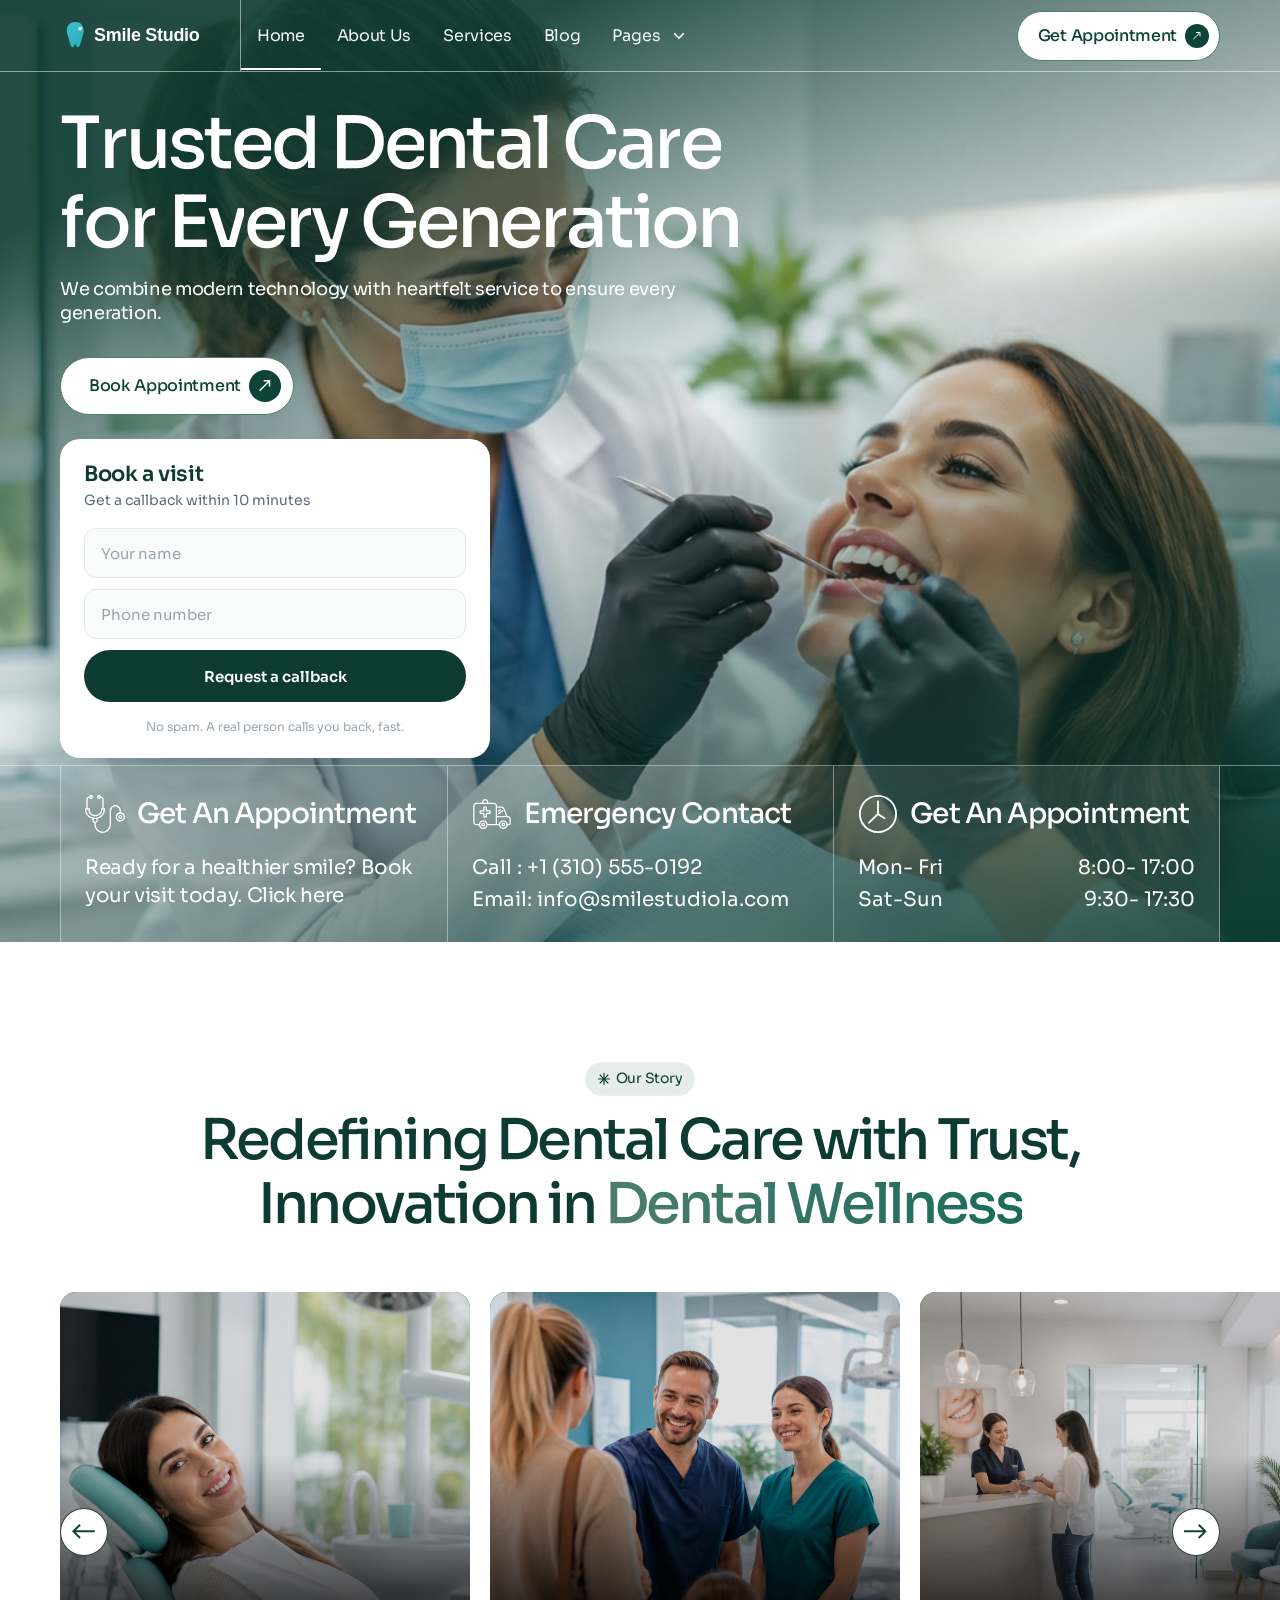
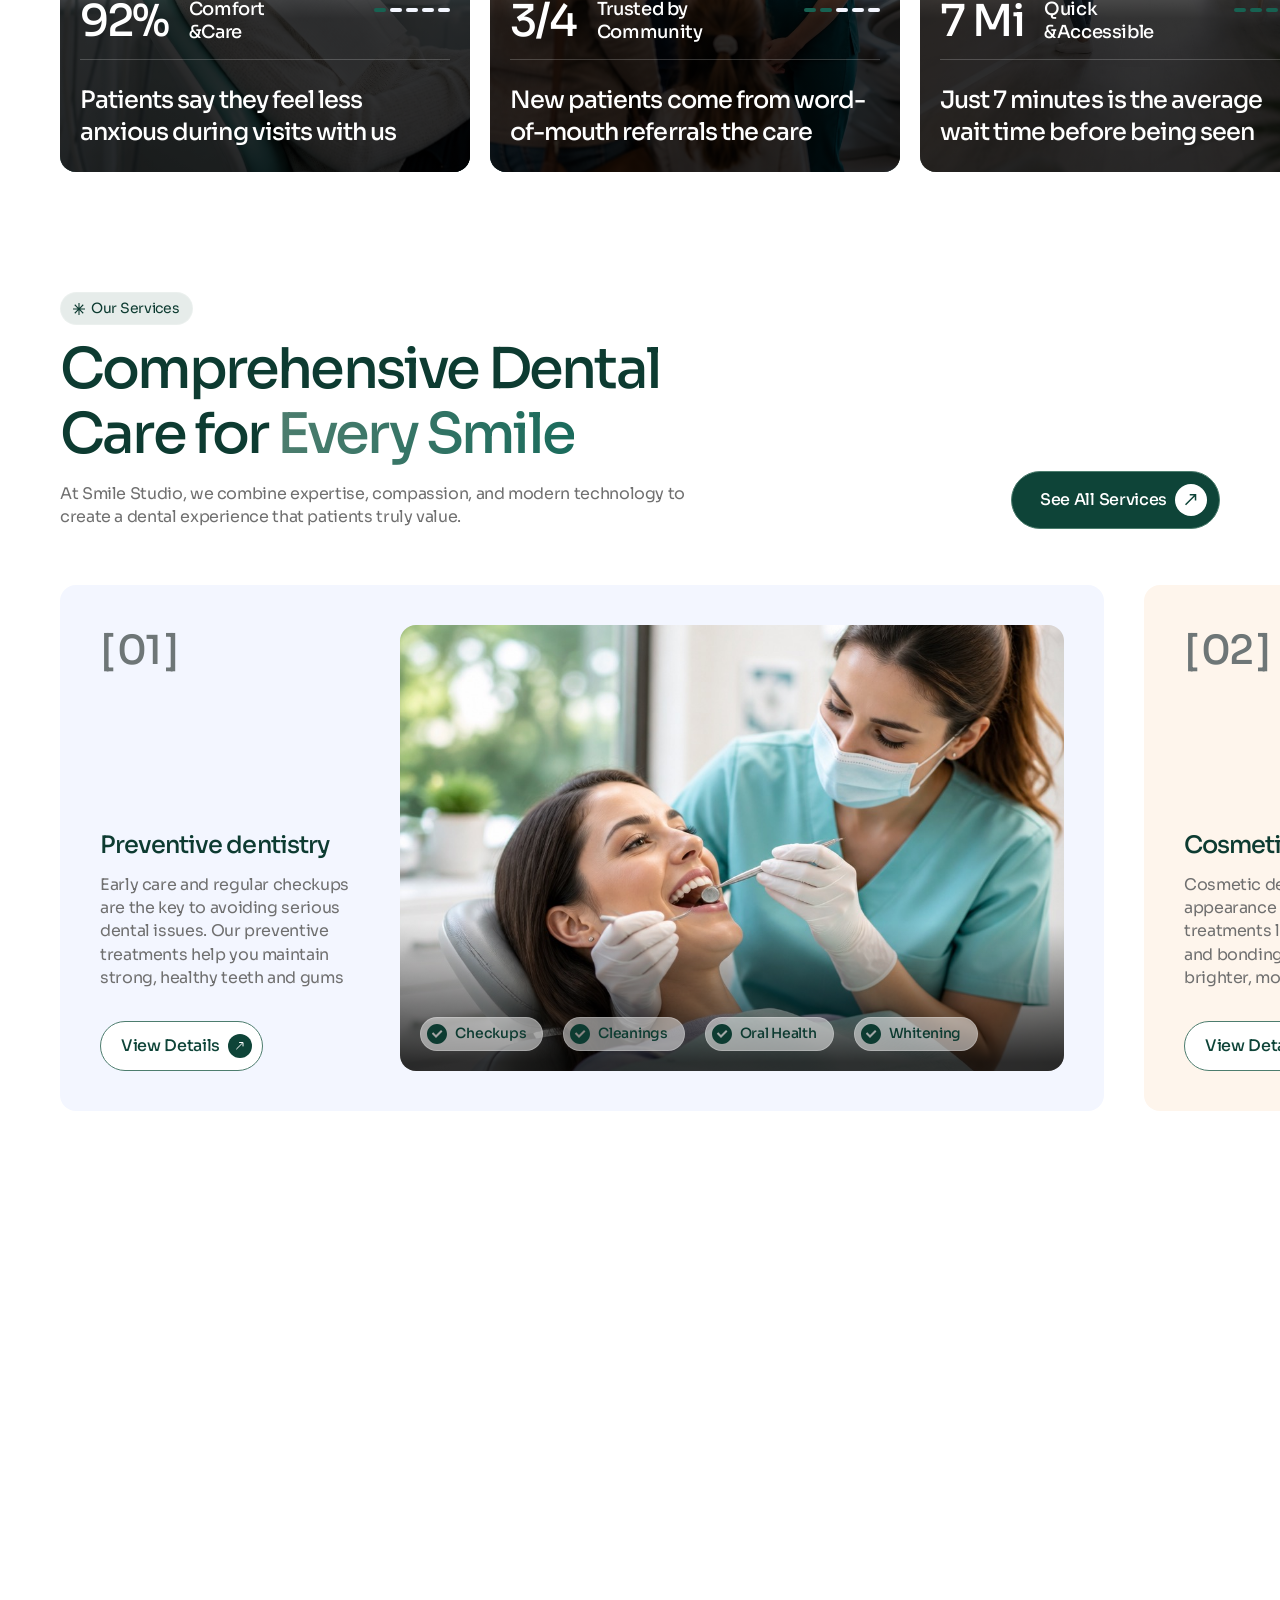
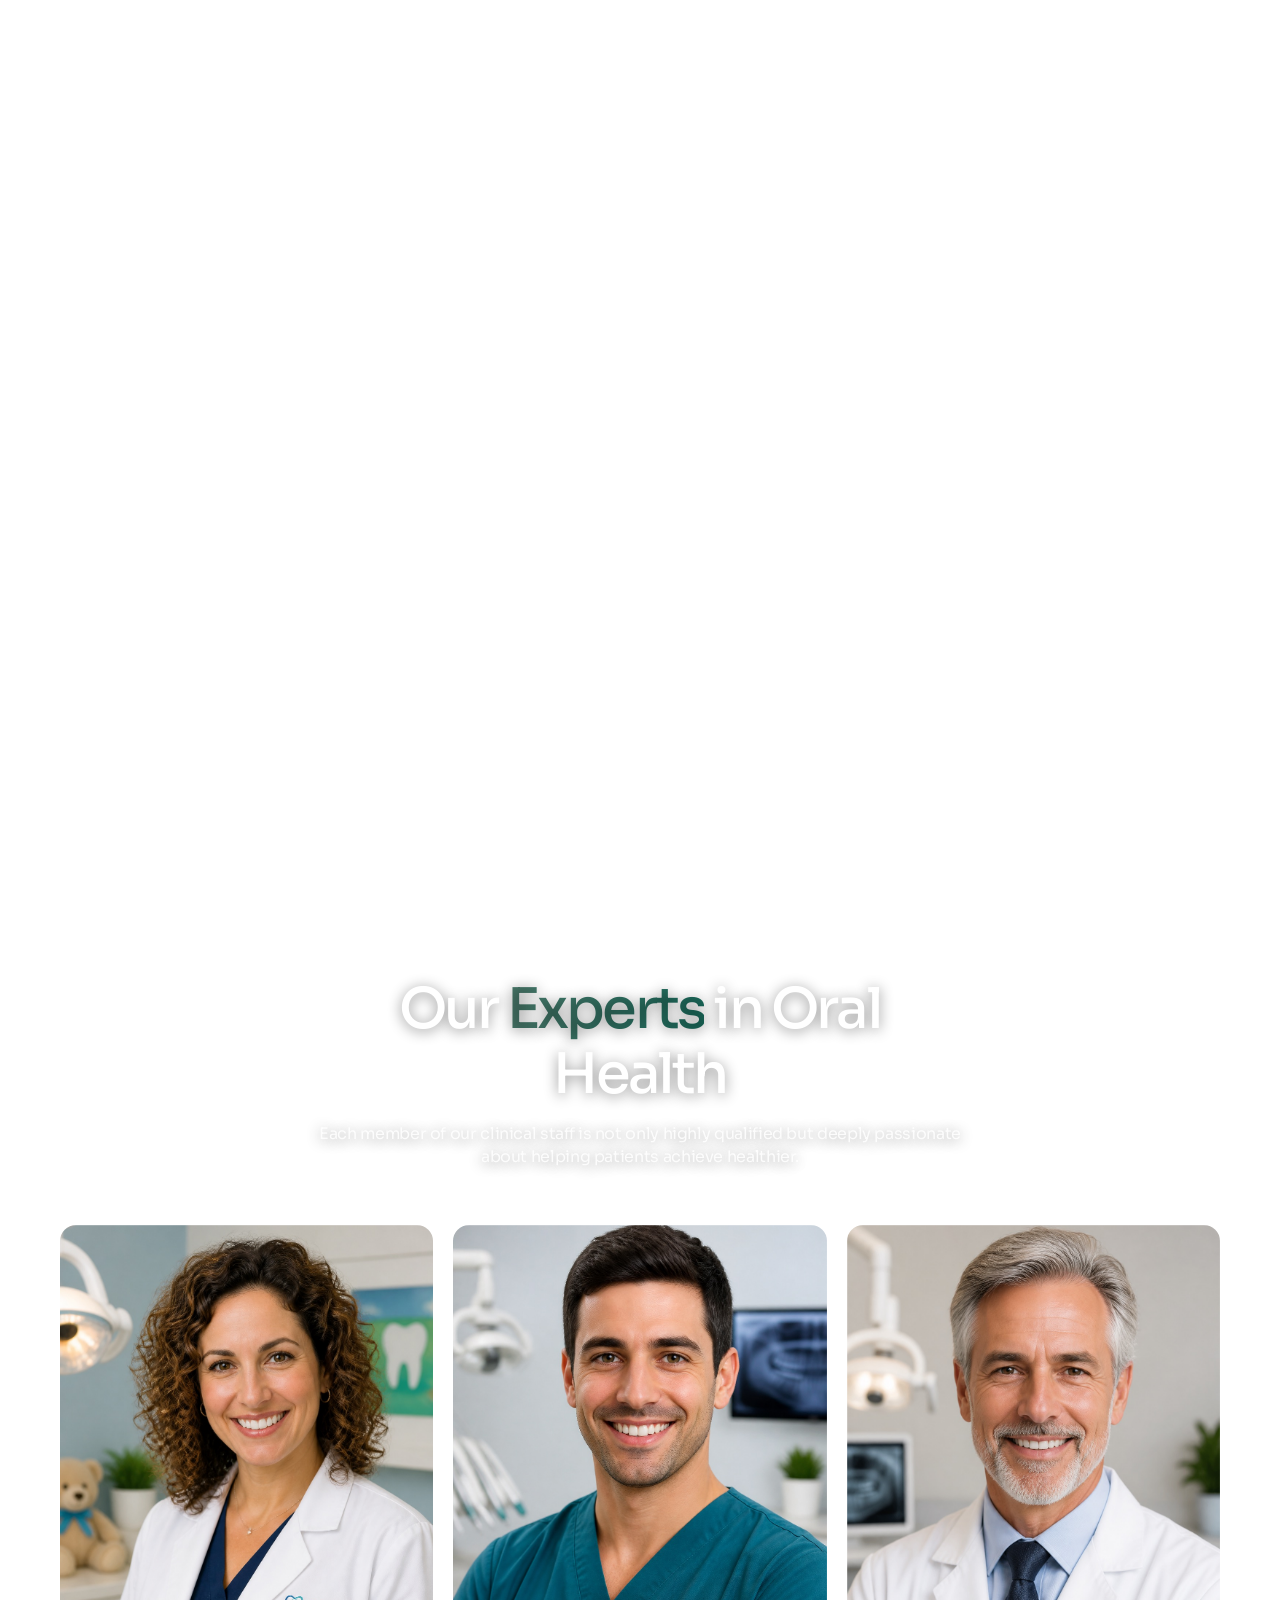
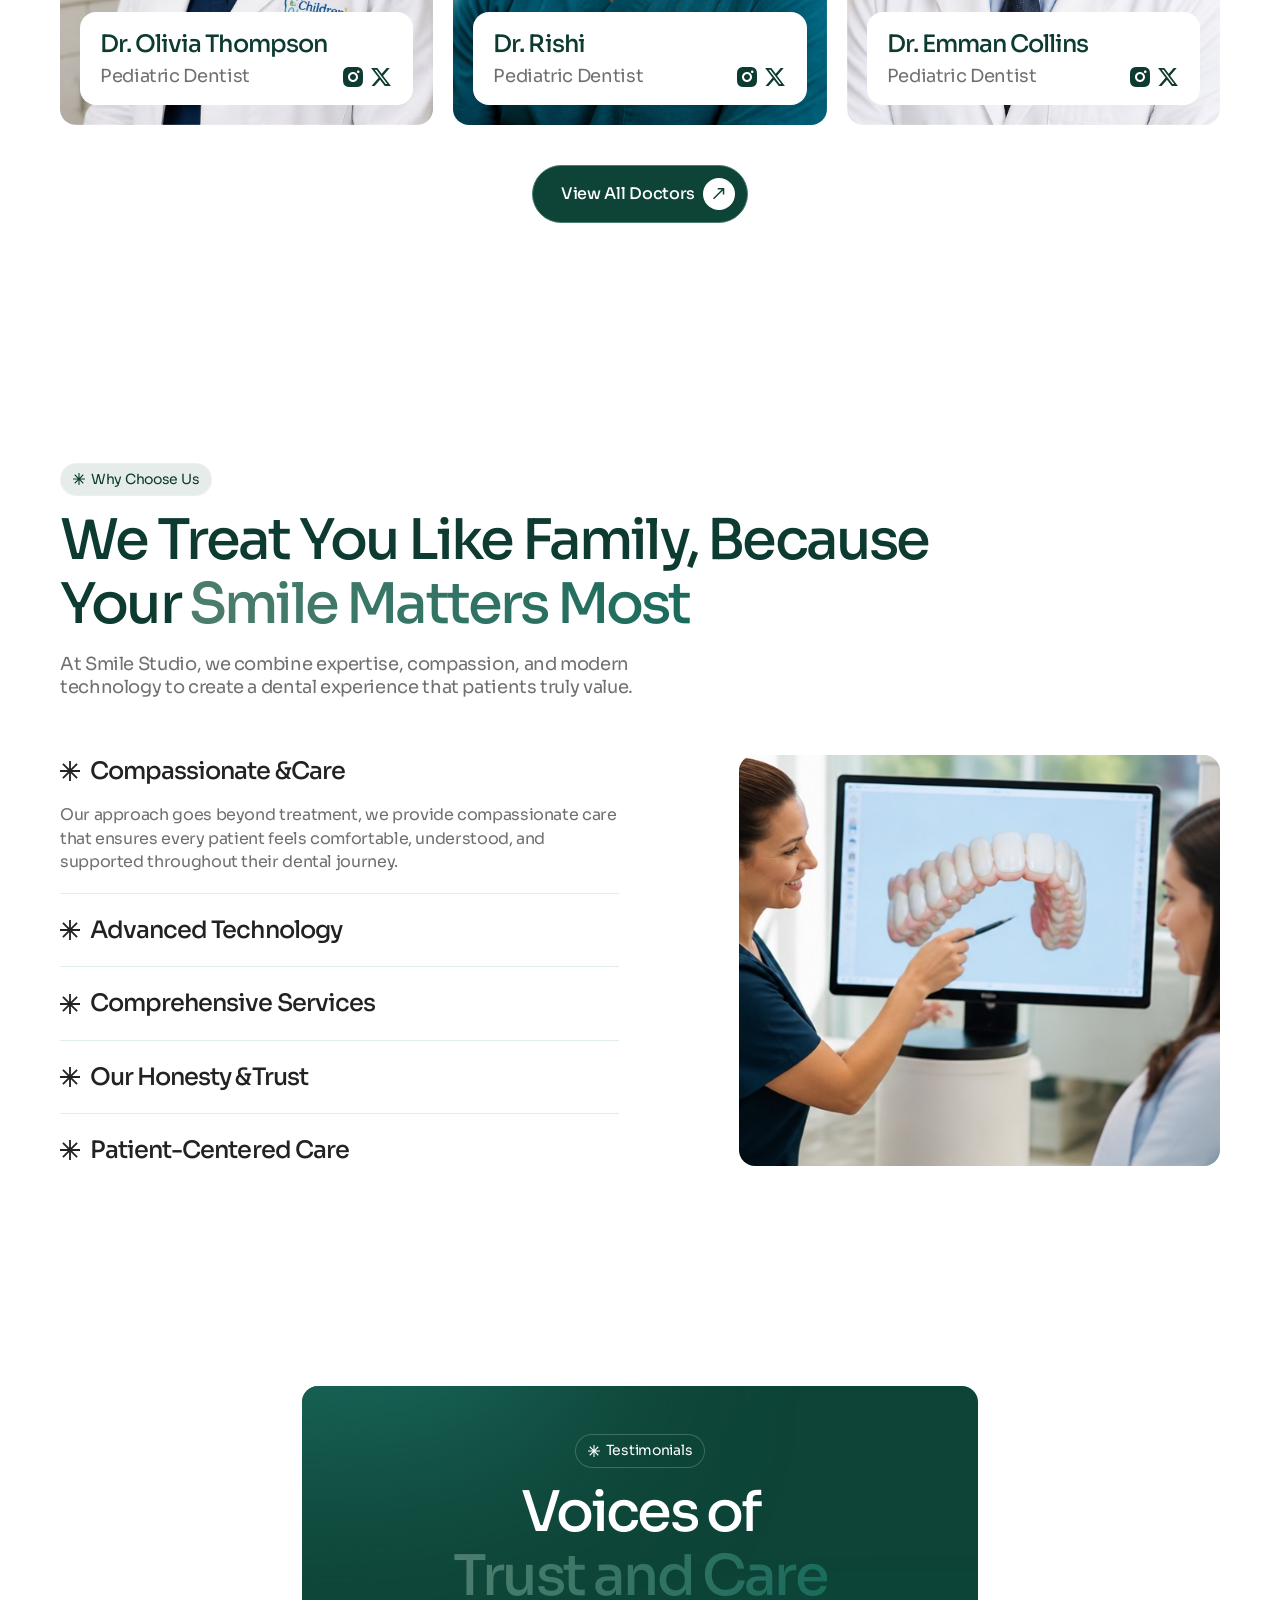
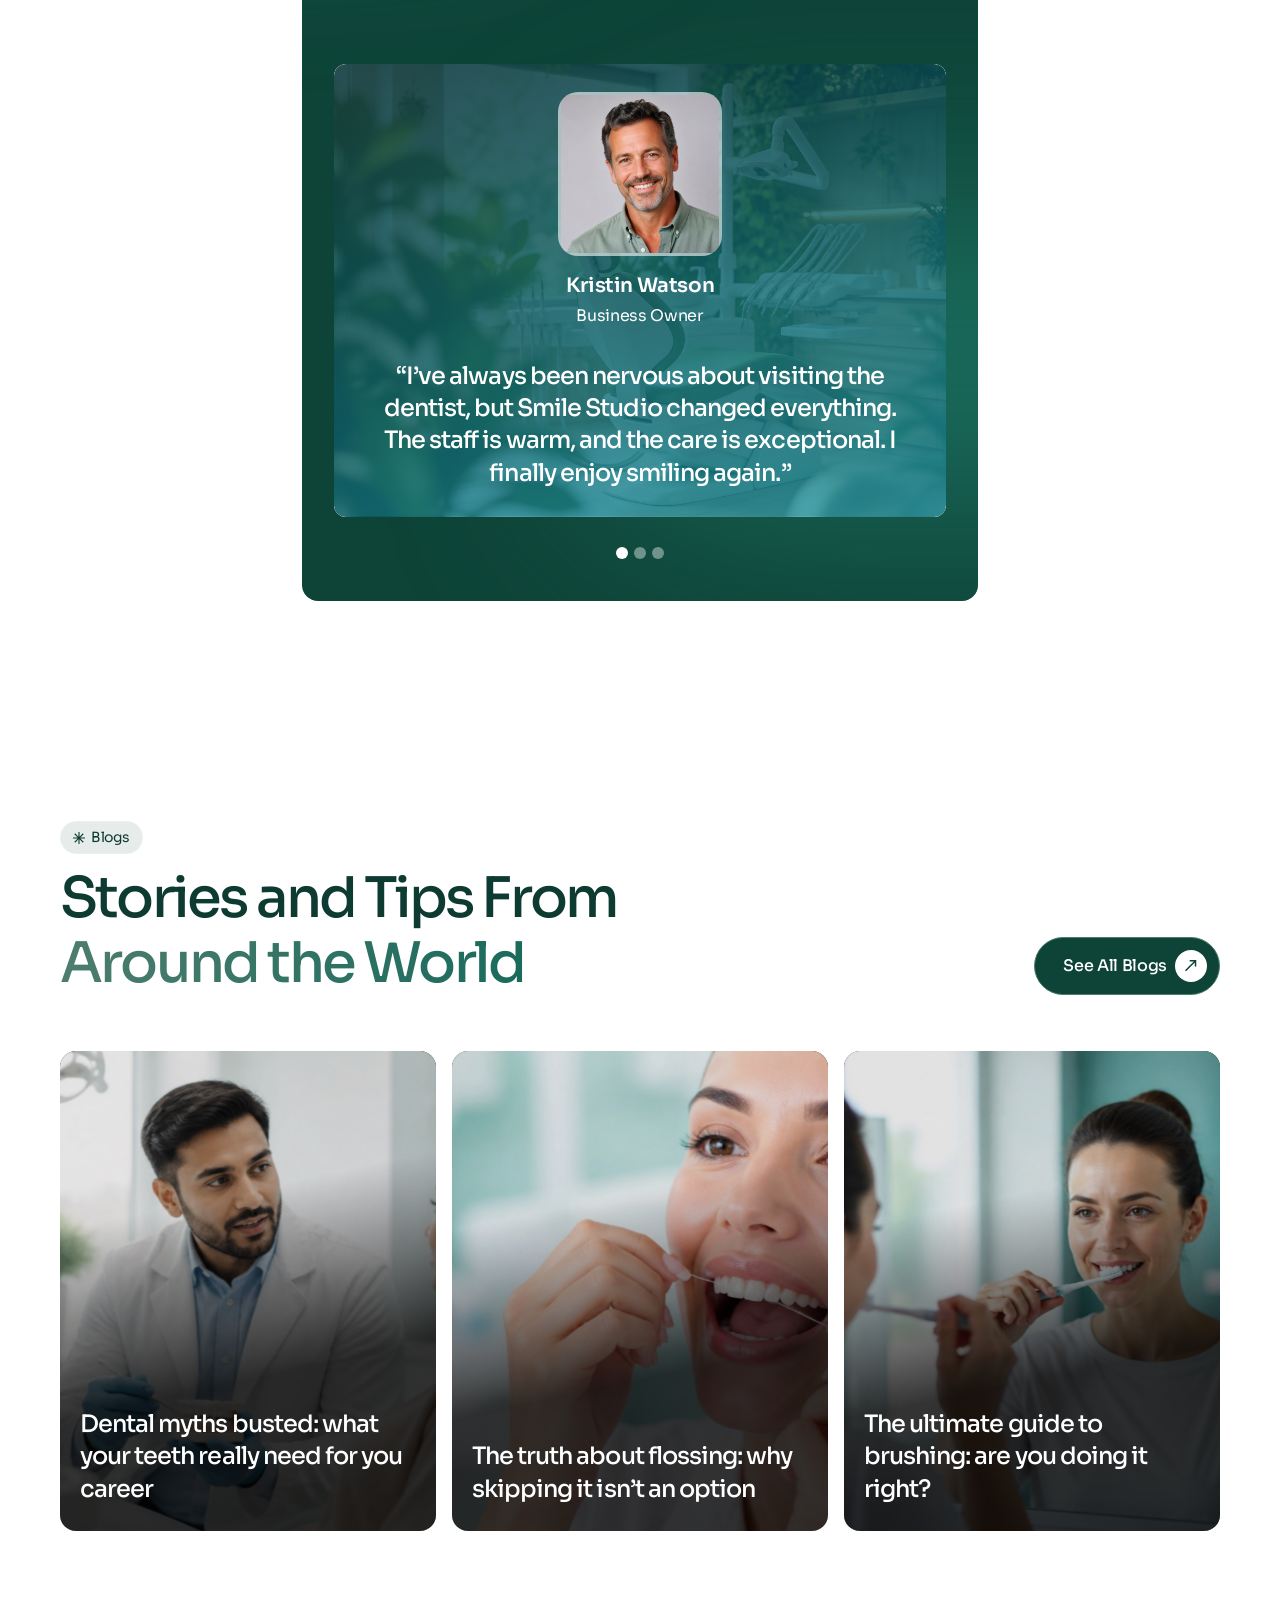
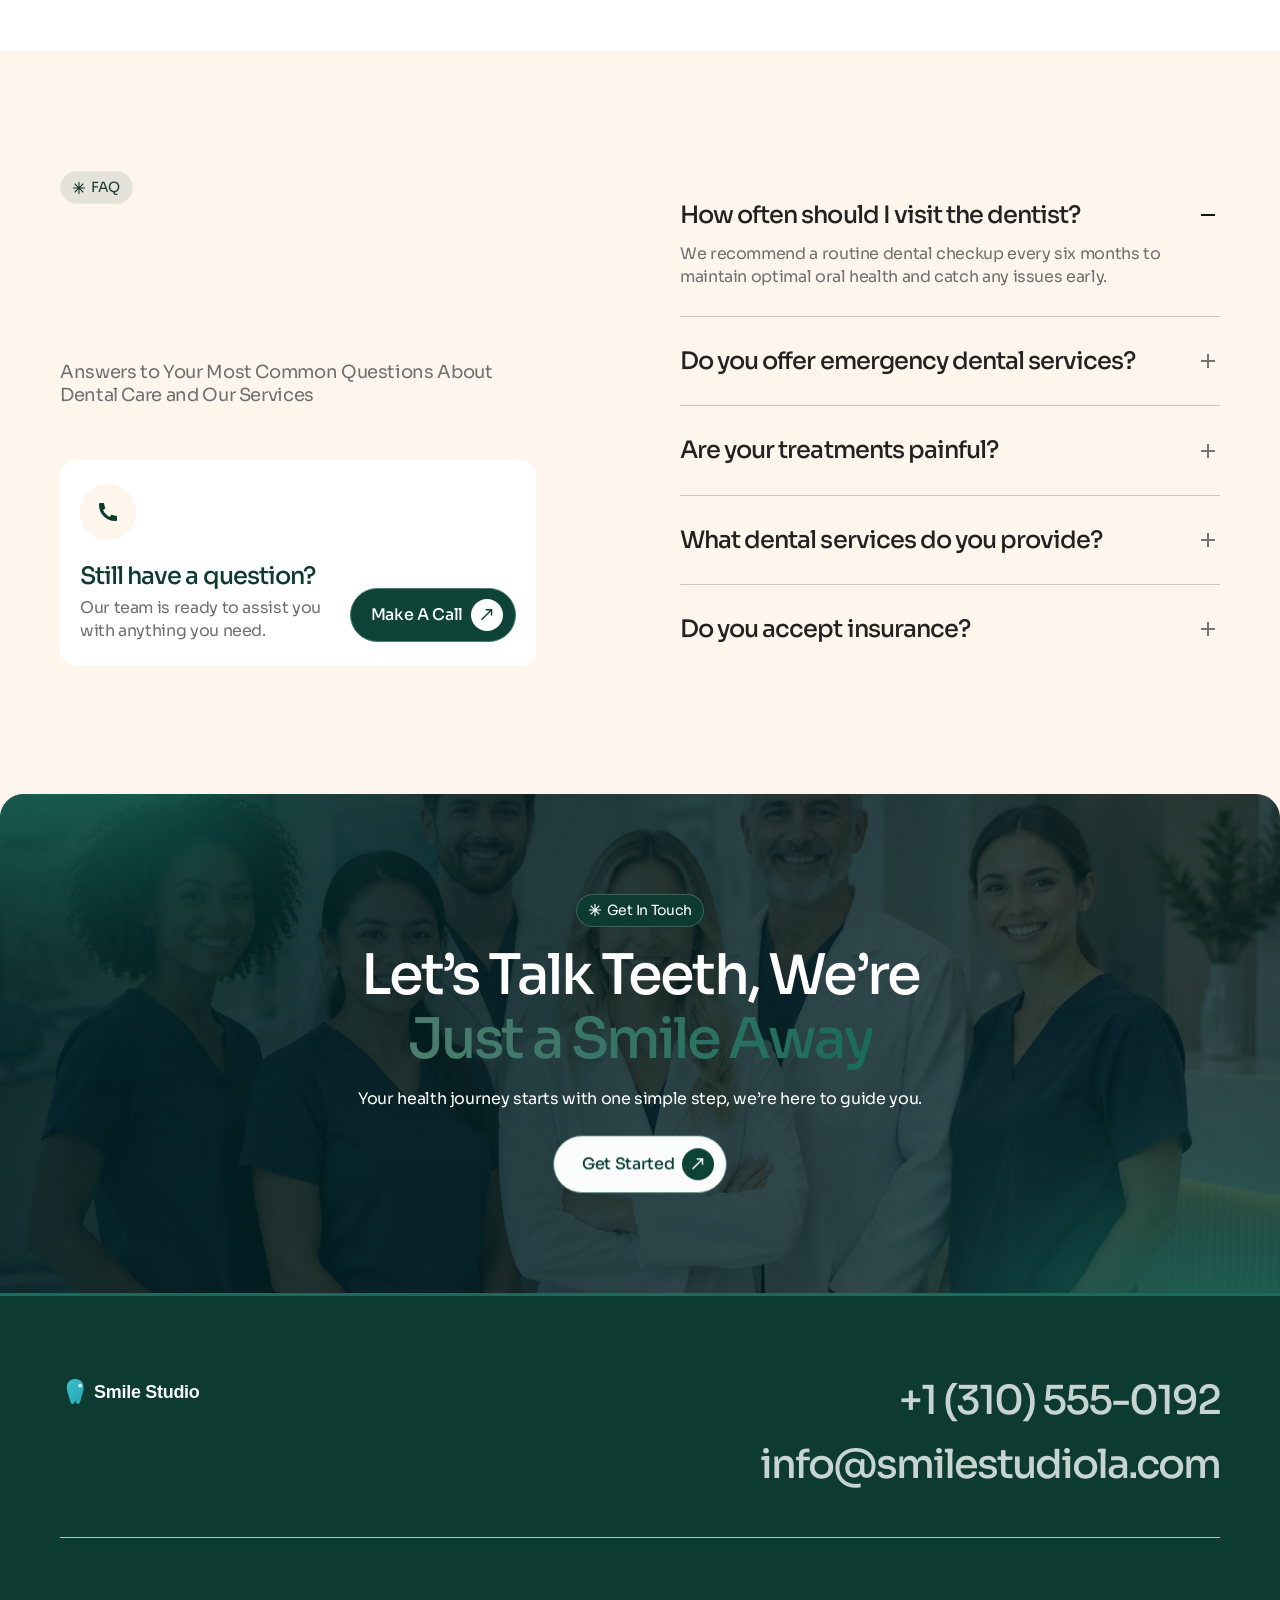
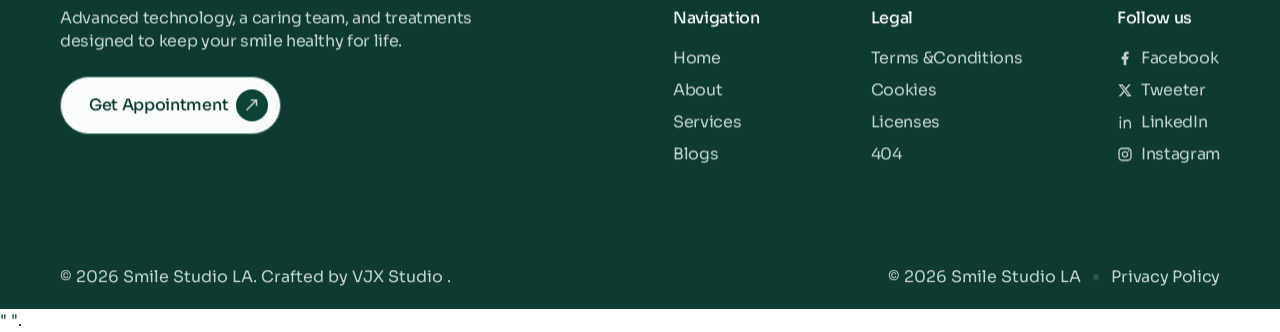
==== commit 844631f9: "Revert: restore index.html to initial good deploy (83f238e)" ====
--- a/index.html
+++ b/index.html
@@ -1,4 +1,4 @@
-<!DOCTYPE html>
+﻿<!DOCTYPE html>
 <html lang="en">
     <head>
         <meta charset="utf-8"/>
@@ -16,255 +16,7 @@
         <link href="assets/css/smile-studio.css?v=20260614f" rel="stylesheet" type="text/css"/>
         <link href="assets/css/fonts.css" rel="stylesheet" type="text/css"/>
         <style>
-            /* =====================================================
-               STORY SLIDER — LIQUID GLASS ARROWS + MULTI-DIRECTIONAL GRADUAL BLUR
-               ===================================================== */
-
-            /* 1. Master Container */
-            .our-story_element {
-                position: relative !important;
-                width: 100% !important;
-                max-width: 1160px !important; 
-                margin-left: auto !important;
-                margin-right: auto !important;
-                overflow: visible !important; 
-            }
-
-            /* 2. Master Wrapper — holds slider track + arrows as siblings so arrows escape overflow:hidden */
-            .story-slider_master {
-                position: relative !important;
-                width: 100% !important;
-            }
-
-            /* 3. The Slider Component — let Webflow manage its own overflow, we don't fight it */
-            .story_slider.w-slider {
-                position: relative !important;
-                width: 100% !important;
-            }
-
-            /* 4a. The Sliding Track — overflow:hidden crops cards at the container boundary */
-            .story-slider_mask.w-slider-mask {
-                overflow: hidden !important;
-                position: relative !important;
-                width: 100% !important;
-            }
-
-            /* 4b. Progressive Blur Overlays — positioned relative to .story-slider_master */
-            .story-slider_blur-left,
-            .story-slider_blur-right,
-            .story-slider_blur-bottom {
-                position: absolute !important;
-                z-index: 10 !important;
-                pointer-events: none !important;
-                display: block !important;
-            }
             
-            /* Left overlay: bleeds left into the viewport margin */
-            .story-slider_blur-left {
-                left: -100vw !important;
-                right: calc(100% - 60px) !important;
-                top: 0 !important;
-                bottom: 0 !important;
-            }
-
-            /* Right overlay: bleeds right into the viewport margin */
-            .story-slider_blur-right {
-                left: calc(100% - 60px) !important;
-                right: -100vw !important;
-                top: 0 !important;
-                bottom: 0 !important;
-            }
-
-            /* Bottom overlay: spans full width and fades the bottom of the slider */
-            .story-slider_blur-bottom {
-                left: 0 !important;
-                right: 0 !important;
-                bottom: 0 !important;
-                height: 7rem !important;
-            }
-
-            .story-slider_blur-left div,
-            .story-slider_blur-right div,
-            .story-slider_blur-bottom div {
-                position: absolute;
-                inset: 0;
-                pointer-events: none;
-            }
-
-            /* LEFT Blur layers: bezier exponential curve */
-            .story-slider_blur-left .blur-layer-1 {
-                -webkit-mask-image: linear-gradient(to left, transparent 0%, black 16.7%, black 33.3%, transparent 50%);
-                mask-image: linear-gradient(to left, transparent 0%, black 16.7%, black 33.3%, transparent 50%);
-                -webkit-backdrop-filter: blur(0.31rem);
-                backdrop-filter: blur(0.31rem);
-            }
-            .story-slider_blur-left .blur-layer-2 {
-                -webkit-mask-image: linear-gradient(to left, transparent 16.7%, black 33.3%, black 50%, transparent 66.7%);
-                mask-image: linear-gradient(to left, transparent 16.7%, black 33.3%, black 50%, transparent 66.7%);
-                -webkit-backdrop-filter: blur(0.51rem);
-                backdrop-filter: blur(0.51rem);
-            }
-            .story-slider_blur-left .blur-layer-3 {
-                -webkit-mask-image: linear-gradient(to left, transparent 33.3%, black 50%, black 66.7%, transparent 83.3%);
-                mask-image: linear-gradient(to left, transparent 33.3%, black 50%, black 66.7%, transparent 83.3%);
-                -webkit-backdrop-filter: blur(1.0rem);
-                backdrop-filter: blur(1.0rem);
-            }
-            .story-slider_blur-left .blur-layer-4 {
-                -webkit-mask-image: linear-gradient(to left, transparent 50%, black 66.7%, black 83.3%, transparent 100%);
-                mask-image: linear-gradient(to left, transparent 50%, black 66.7%, black 83.3%, transparent 100%);
-                -webkit-backdrop-filter: blur(1.95rem);
-                backdrop-filter: blur(1.95rem);
-            }
-            .story-slider_blur-left .blur-layer-5 {
-                -webkit-mask-image: linear-gradient(to left, transparent 66.7%, black 83.3%, black 100%);
-                mask-image: linear-gradient(to left, transparent 66.7%, black 83.3%, black 100%);
-                -webkit-backdrop-filter: blur(3.26rem);
-                backdrop-filter: blur(3.26rem);
-            }
-            .story-slider_blur-left .blur-layer-6 {
-                -webkit-mask-image: linear-gradient(to left, transparent 83.3%, black 100%);
-                mask-image: linear-gradient(to left, transparent 83.3%, black 100%);
-                -webkit-backdrop-filter: blur(4.0rem);
-                backdrop-filter: blur(4.0rem);
-            }
-
-            /* RIGHT Blur layers: bezier exponential curve */
-            .story-slider_blur-right .blur-layer-1 {
-                -webkit-mask-image: linear-gradient(to right, transparent 0%, black 16.7%, black 33.3%, transparent 50%);
-                mask-image: linear-gradient(to right, transparent 0%, black 16.7%, black 33.3%, transparent 50%);
-                -webkit-backdrop-filter: blur(0.31rem);
-                backdrop-filter: blur(0.31rem);
-            }
-            .story-slider_blur-right .blur-layer-2 {
-                -webkit-mask-image: linear-gradient(to right, transparent 16.7%, black 33.3%, black 50%, transparent 66.7%);
-                mask-image: linear-gradient(to right, transparent 16.7%, black 33.3%, black 50%, transparent 66.7%);
-                -webkit-backdrop-filter: blur(0.51rem);
-                backdrop-filter: blur(0.51rem);
-            }
-            .story-slider_blur-right .blur-layer-3 {
-                -webkit-mask-image: linear-gradient(to right, transparent 33.3%, black 50%, black 66.7%, transparent 83.3%);
-                mask-image: linear-gradient(to right, transparent 33.3%, black 50%, black 66.7%, transparent 83.3%);
-                -webkit-backdrop-filter: blur(1.0rem);
-                backdrop-filter: blur(1.0rem);
-            }
-            .story-slider_blur-right .blur-layer-4 {
-                -webkit-mask-image: linear-gradient(to right, transparent 50%, black 66.7%, black 83.3%, transparent 100%);
-                mask-image: linear-gradient(to right, transparent 50%, black 66.7%, black 83.3%, transparent 100%);
-                -webkit-backdrop-filter: blur(1.95rem);
-                backdrop-filter: blur(1.95rem);
-            }
-            .story-slider_blur-right .blur-layer-5 {
-                -webkit-mask-image: linear-gradient(to right, transparent 66.7%, black 83.3%, black 100%);
-                mask-image: linear-gradient(to right, transparent 66.7%, black 83.3%, black 100%);
-                -webkit-backdrop-filter: blur(3.26rem);
-                backdrop-filter: blur(3.26rem);
-            }
-            .story-slider_blur-right .blur-layer-6 {
-                -webkit-mask-image: linear-gradient(to right, transparent 83.3%, black 100%);
-                mask-image: linear-gradient(to right, transparent 83.3%, black 100%);
-                -webkit-backdrop-filter: blur(4.0rem);
-                backdrop-filter: blur(4.0rem);
-            }
-
-            /* BOTTOM Blur layers: bezier exponential curve */
-            .story-slider_blur-bottom .blur-layer-1 {
-                -webkit-mask-image: linear-gradient(to bottom, transparent 0%, black 16.7%, black 33.3%, transparent 50%);
-                mask-image: linear-gradient(to bottom, transparent 0%, black 16.7%, black 33.3%, transparent 50%);
-                -webkit-backdrop-filter: blur(0.31rem);
-                backdrop-filter: blur(0.31rem);
-            }
-            .story-slider_blur-bottom .blur-layer-2 {
-                -webkit-mask-image: linear-gradient(to bottom, transparent 16.7%, black 33.3%, black 50%, transparent 66.7%);
-                mask-image: linear-gradient(to bottom, transparent 16.7%, black 33.3%, black 50%, transparent 66.7%);
-                -webkit-backdrop-filter: blur(0.51rem);
-                backdrop-filter: blur(0.51rem);
-            }
-            .story-slider_blur-bottom .blur-layer-3 {
-                -webkit-mask-image: linear-gradient(to bottom, transparent 33.3%, black 50%, black 66.7%, transparent 83.3%);
-                mask-image: linear-gradient(to bottom, transparent 33.3%, black 50%, black 66.7%, transparent 83.3%);
-                -webkit-backdrop-filter: blur(1.0rem);
-                backdrop-filter: blur(1.0rem);
-            }
-            .story-slider_blur-bottom .blur-layer-4 {
-                -webkit-mask-image: linear-gradient(to bottom, transparent 50%, black 66.7%, black 83.3%, transparent 100%);
-                mask-image: linear-gradient(to bottom, transparent 50%, black 66.7%, black 83.3%, transparent 100%);
-                -webkit-backdrop-filter: blur(1.95rem);
-                backdrop-filter: blur(1.95rem);
-            }
-            .story-slider_blur-bottom .blur-layer-5 {
-                -webkit-mask-image: linear-gradient(to bottom, transparent 66.7%, black 83.3%, black 100%);
-                mask-image: linear-gradient(to bottom, transparent 66.7%, black 83.3%, black 100%);
-                -webkit-backdrop-filter: blur(3.26rem);
-                backdrop-filter: blur(3.26rem);
-            }
-            .story-slider_blur-bottom .blur-layer-6 {
-                -webkit-mask-image: linear-gradient(to bottom, transparent 83.3%, black 100%);
-                mask-image: linear-gradient(to bottom, transparent 83.3%, black 100%);
-                -webkit-backdrop-filter: blur(4.0rem);
-                backdrop-filter: blur(4.0rem);
-            }
-
-            /* 5. Liquid Glass Arrows — positioned relative to .story-slider_master, not the w-slider */
-            .story-slider_master .story-slider_arrow-wrap {
-                position: absolute !important;
-                top: 50% !important;
-                transform: translateY(-50%) !important;
-                width: 64px !important;
-                height: 64px !important;
-                display: flex !important;
-                align-items: center !important;
-                justify-content: center !important;
-                z-index: 100 !important;
-                cursor: pointer !important;
-                pointer-events: auto !important;
-                background: rgba(255,255,255,0.85) !important;
-                border: 1px solid rgba(255,255,255,0.9) !important;
-                border-radius: 50% !important;
-                -webkit-backdrop-filter: blur(12px) saturate(180%) !important;
-                backdrop-filter: blur(12px) saturate(180%) !important;
-                box-shadow: 0 8px 32px rgba(13,59,49,0.15), 0 1px 0 rgba(255,255,255,0.9) inset !important;
-                transition: background 0.3s, box-shadow 0.3s, transform 0.3s !important;
-            }
-            
-            .story-slider_master .story-slider_arrow-wrap:hover {
-                background: rgba(255,255,255,1) !important;
-                box-shadow: 0 12px 40px rgba(13,59,49,0.22), 0 1px 0 rgba(255,255,255,1) inset !important;
-                transform: translateY(-50%) scale(1.08) !important;
-            }
-
-            /* 6. Arrow positioning — 24px from the slider edges */
-            .story-slider_master .story-slider_arrow-wrap.arrow-left {
-                left: 24px !important;
-            }
-            .story-slider_master .story-slider_arrow-wrap.arrow-right {
-                right: 24px !important;
-            }
-
-            /* Arrow Icon Color */
-            .story-slider_arrow {
-                width: 22px !important;
-                height: auto !important;
-                color: var(--primary-500, #1a6b5c) !important;
-                position: relative !important;
-                z-index: 100 !important;
-                pointer-events: none !important; 
-            }
-
-            /* Hide the native Webflow-generated arrows — we use our custom ones outside the overflow boundary */
-            .story_slider .w-slider-arrow-left,
-            .story_slider .w-slider-arrow-right {
-                display: none !important;
-            }
-
-            /* Responsive configuration for mobile/tablet */
-            @media (max-width: 1200px) {
-                .story-slider_blur-left,
-                .story-slider_blur-right,
-                .story-slider_blur-bottom {
-                    display: none !important;
-                }
-            }
         </style>
         <link href="assets/css/fonts.css" rel="stylesheet" type="text/css"/>
         <script type="text/javascript">
@@ -593,7 +345,6 @@
                                 </div>
                             </div>
                             <div data-w-id="50d20822-b82e-29fa-5a00-90a7c3dad777" style="-webkit-transform:translate3d(0, 25%, 0) scale3d(1, 1, 1) rotateX(0) rotateY(0) rotateZ(0) skew(0, 0);-moz-transform:translate3d(0, 25%, 0) scale3d(1, 1, 1) rotateX(0) rotateY(0) rotateZ(0) skew(0, 0);-ms-transform:translate3d(0, 25%, 0) scale3d(1, 1, 1) rotateX(0) rotateY(0) rotateZ(0) skew(0, 0);transform:translate3d(0, 25%, 0) scale3d(1, 1, 1) rotateX(0) rotateY(0) rotateZ(0) skew(0, 0);opacity:0" class="our-story_element">
-                                <div class="story-slider_master">
                                 <div data-delay="4000" data-animation="slide" class="story_slider w-slider" data-autoplay="true" data-easing="ease" data-hide-arrows="false" data-disable-swipe="false" data-autoplay-limit="0" data-nav-spacing="3" data-duration="400" data-infinite="true">
                                     <div class="story-slider_mask w-slider-mask">
                                         <div class="story-slider_slide w-slide">
@@ -841,45 +592,18 @@
                                             </div>
                                         </div>
                                     </div>
+                                    <div class="story-slider_arrow-wrap w-slider-arrow-left">
+                                        <svg xmlns="http://www.w3.org/2000/svg" width="100%" viewBox="0 0 18 12" fill="none" vector-effect="non-scaling-stroke" preserveAspectRatio="none" class="story-slider_arrow">
+                                            <path d="M17.0608 5.53027L1.48932 5.53031M6.06073 0.530273L1.06077 5.53031L6.06077 10.5303" stroke="currentColor" stroke-width="1.5"></path>
+                                        </svg>
+                                    </div>
+                                    <div class="story-slider_arrow-wrap w-slider-arrow-right">
+                                        <svg xmlns="http://www.w3.org/2000/svg" width="100%" viewBox="0 0 18 12" fill="none" vector-effect="non-scaling-stroke" preserveAspectRatio="none" class="story-slider_arrow">
+                                            <path d="M0 5.53027L15.5715 5.53024M11.0001 10.5303L16 5.53023L11 0.530273" stroke="currentColor" stroke-width="1.5"></path>
+                                        </svg>
+                                    </div>
                                     <div class="slide-nav w-slider-nav w-round"></div>
                                 </div>
-                                <!-- Blur overlays and arrows are OUTSIDE the w-slider to escape overflow:hidden -->
-                                <div class="story-slider_blur-left">
-                                    <div class="blur-layer-1"></div>
-                                    <div class="blur-layer-2"></div>
-                                    <div class="blur-layer-3"></div>
-                                    <div class="blur-layer-4"></div>
-                                    <div class="blur-layer-5"></div>
-                                    <div class="blur-layer-6"></div>
-                                </div>
-                                <div class="story-slider_blur-right">
-                                    <div class="blur-layer-1"></div>
-                                    <div class="blur-layer-2"></div>
-                                    <div class="blur-layer-3"></div>
-                                    <div class="blur-layer-4"></div>
-                                    <div class="blur-layer-5"></div>
-                                    <div class="blur-layer-6"></div>
-                                </div>
-                                <div class="story-slider_blur-bottom">
-                                    <div class="blur-layer-1"></div>
-                                    <div class="blur-layer-2"></div>
-                                    <div class="blur-layer-3"></div>
-                                    <div class="blur-layer-4"></div>
-                                    <div class="blur-layer-5"></div>
-                                    <div class="blur-layer-6"></div>
-                                </div>
-                                <!-- Arrows positioned relative to .story-slider_master -->
-                                <div class="story-slider_arrow-wrap arrow-left" role="button" aria-label="Previous slide" onclick="document.querySelector('.story_slider').querySelector('.w-slider-arrow-left').click()">
-                                    <svg xmlns="http://www.w3.org/2000/svg" width="100%" viewBox="0 0 18 12" fill="none" vector-effect="non-scaling-stroke" preserveAspectRatio="none" class="story-slider_arrow">
-                                        <path d="M17.0608 5.53027L1.48932 5.53031M6.06073 0.530273L1.06077 5.53031L6.06077 10.5303" stroke="currentColor" stroke-width="1.5"></path>
-                                    </svg>
-                                </div>
-                                <div class="story-slider_arrow-wrap arrow-right" role="button" aria-label="Next slide" onclick="document.querySelector('.story_slider').querySelector('.w-slider-arrow-right').click()">
-                                    <svg xmlns="http://www.w3.org/2000/svg" width="100%" viewBox="0 0 18 12" fill="none" vector-effect="non-scaling-stroke" preserveAspectRatio="none" class="story-slider_arrow">
-                                        <path d="M0 5.53027L15.5715 5.53024M11.0001 10.5303L16 5.53023L11 0.530273" stroke="currentColor" stroke-width="1.5"></path>
-                                    </svg>
-                                </div>
-                                </div><!-- end .story-slider_master -->
                             </div>
                         </div>
                     </div>
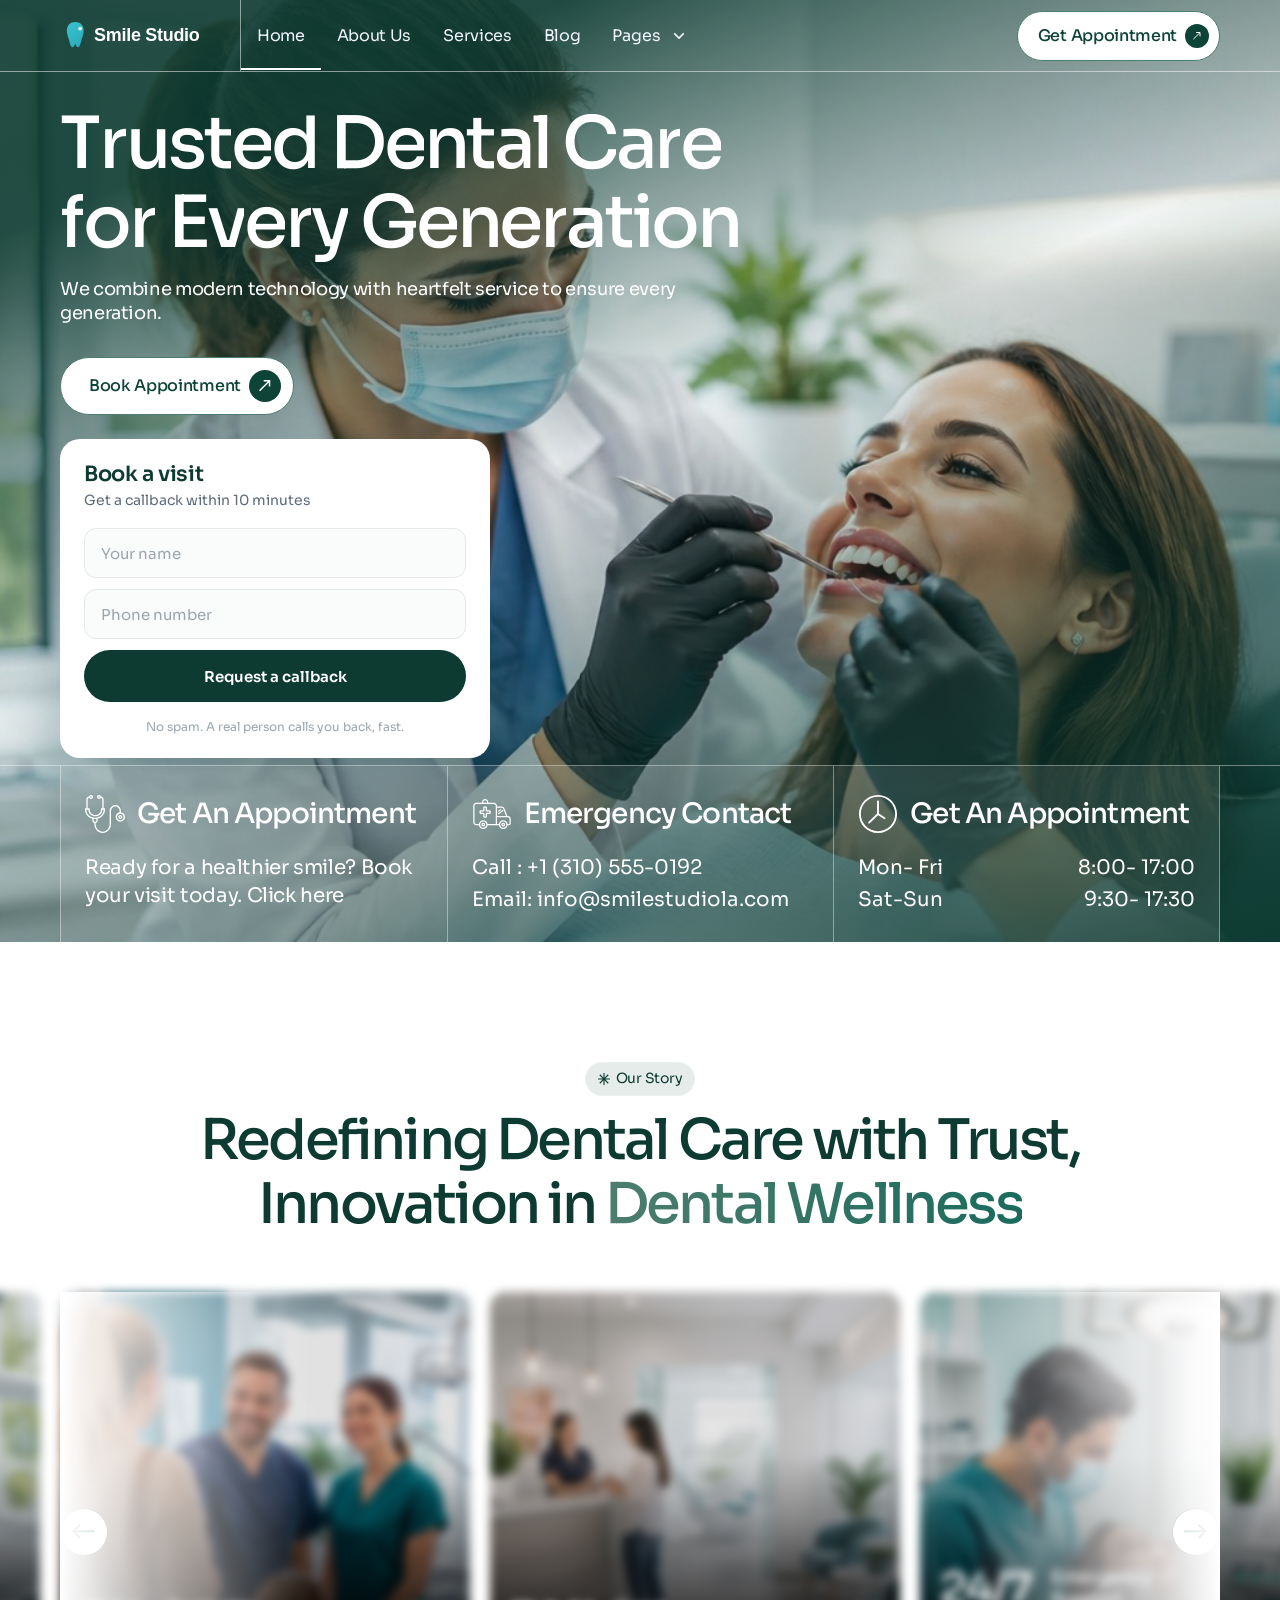
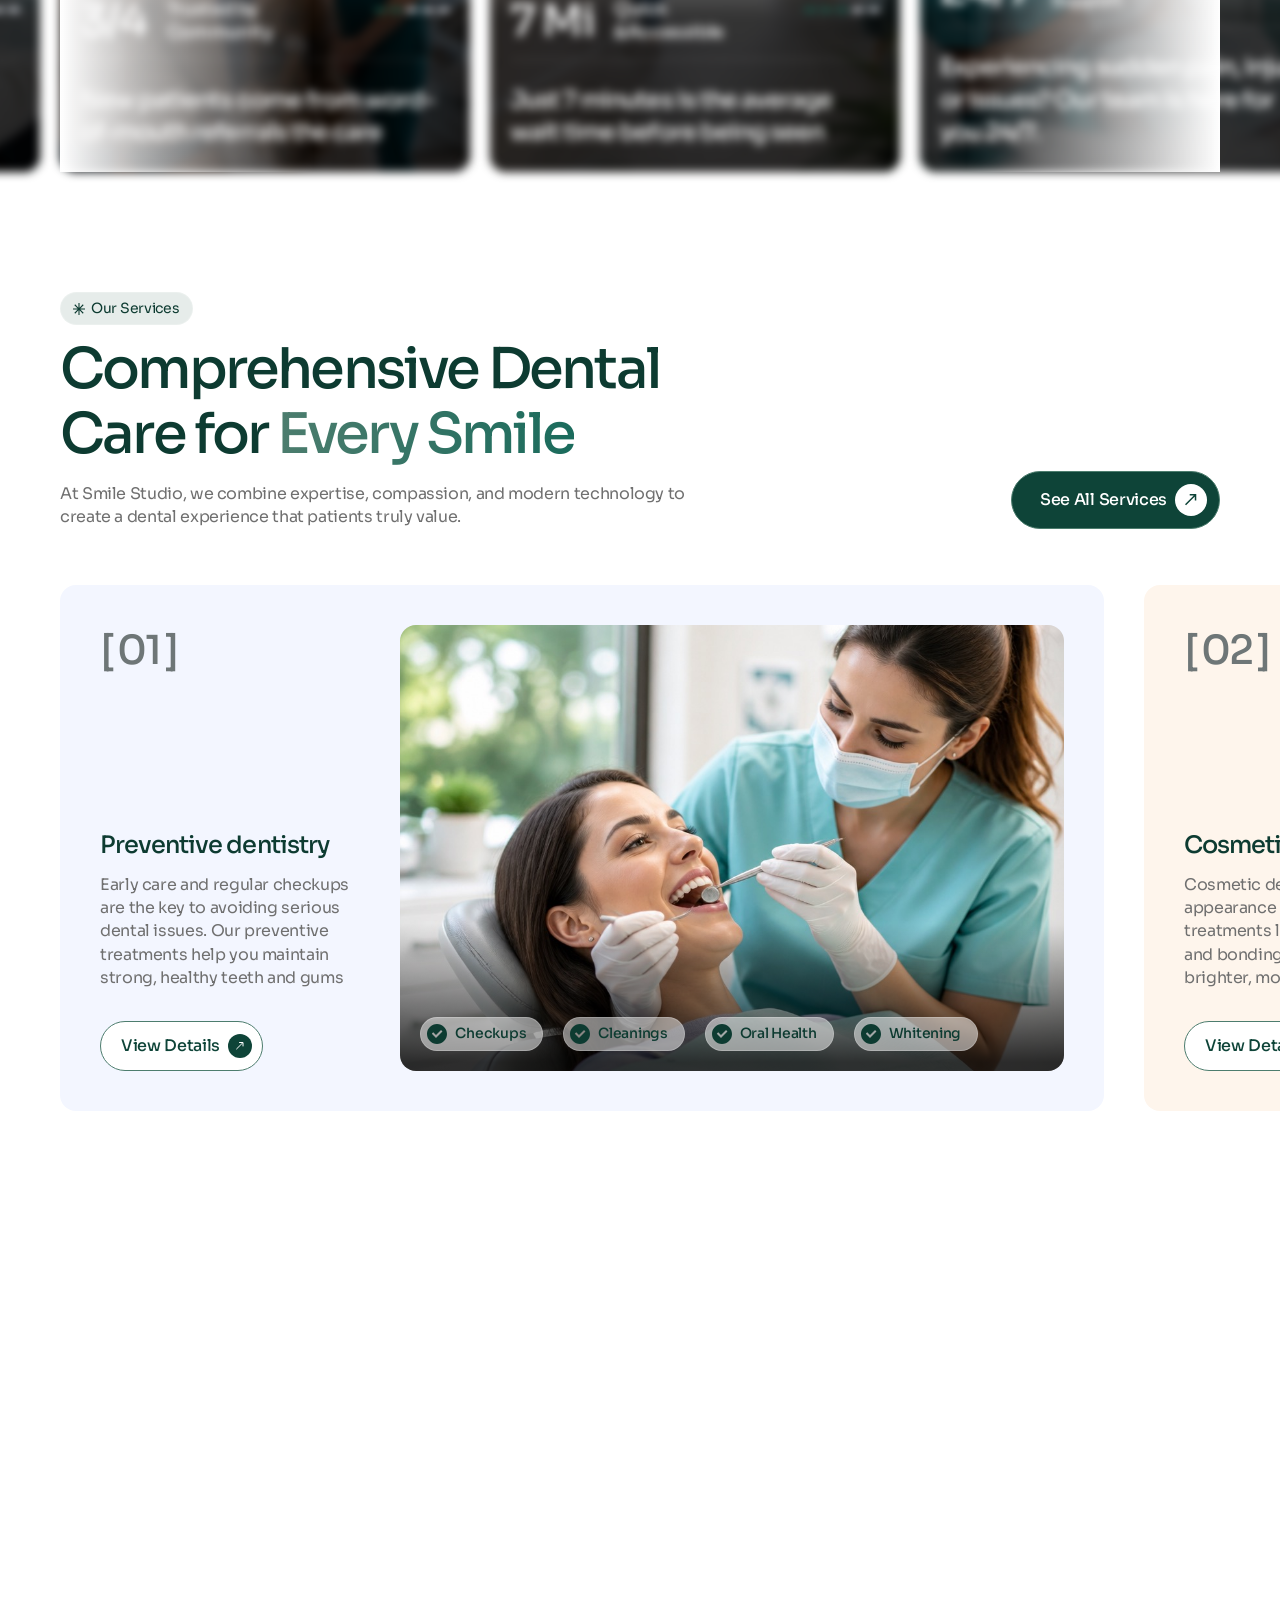
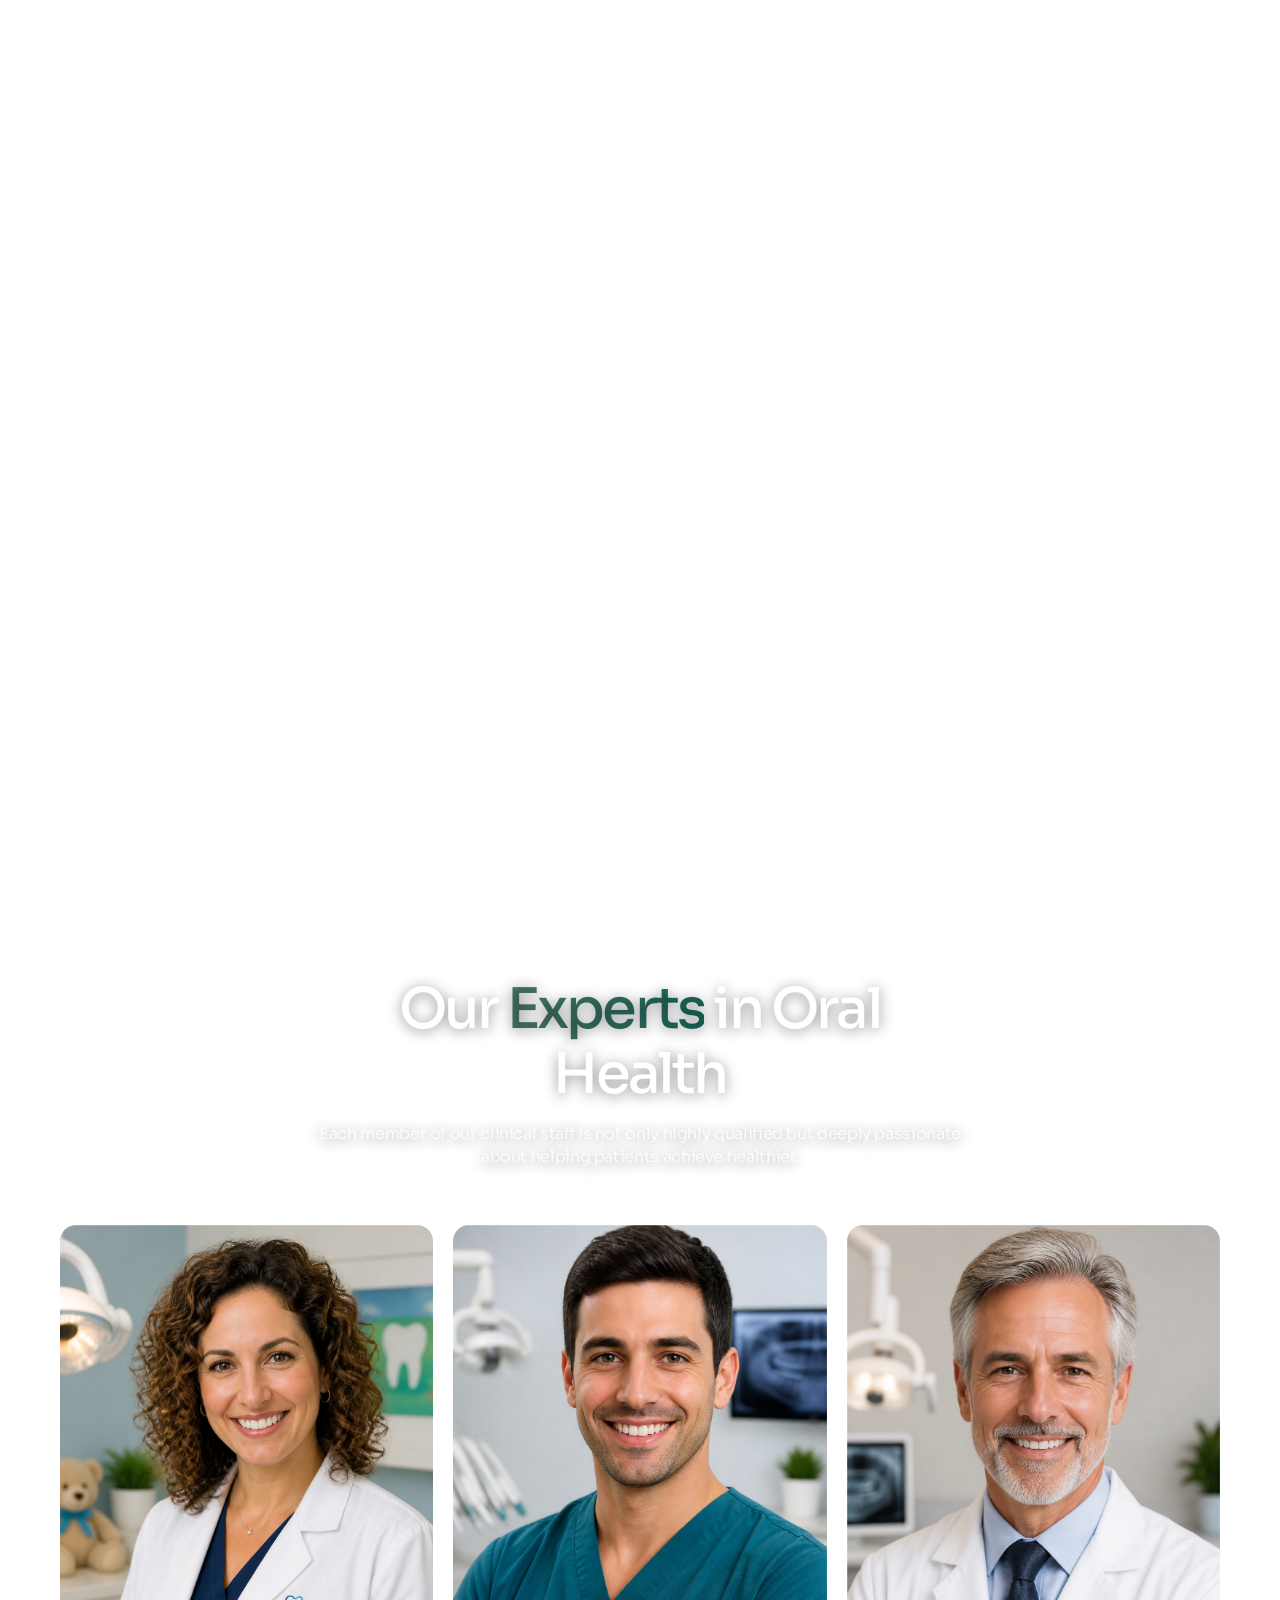
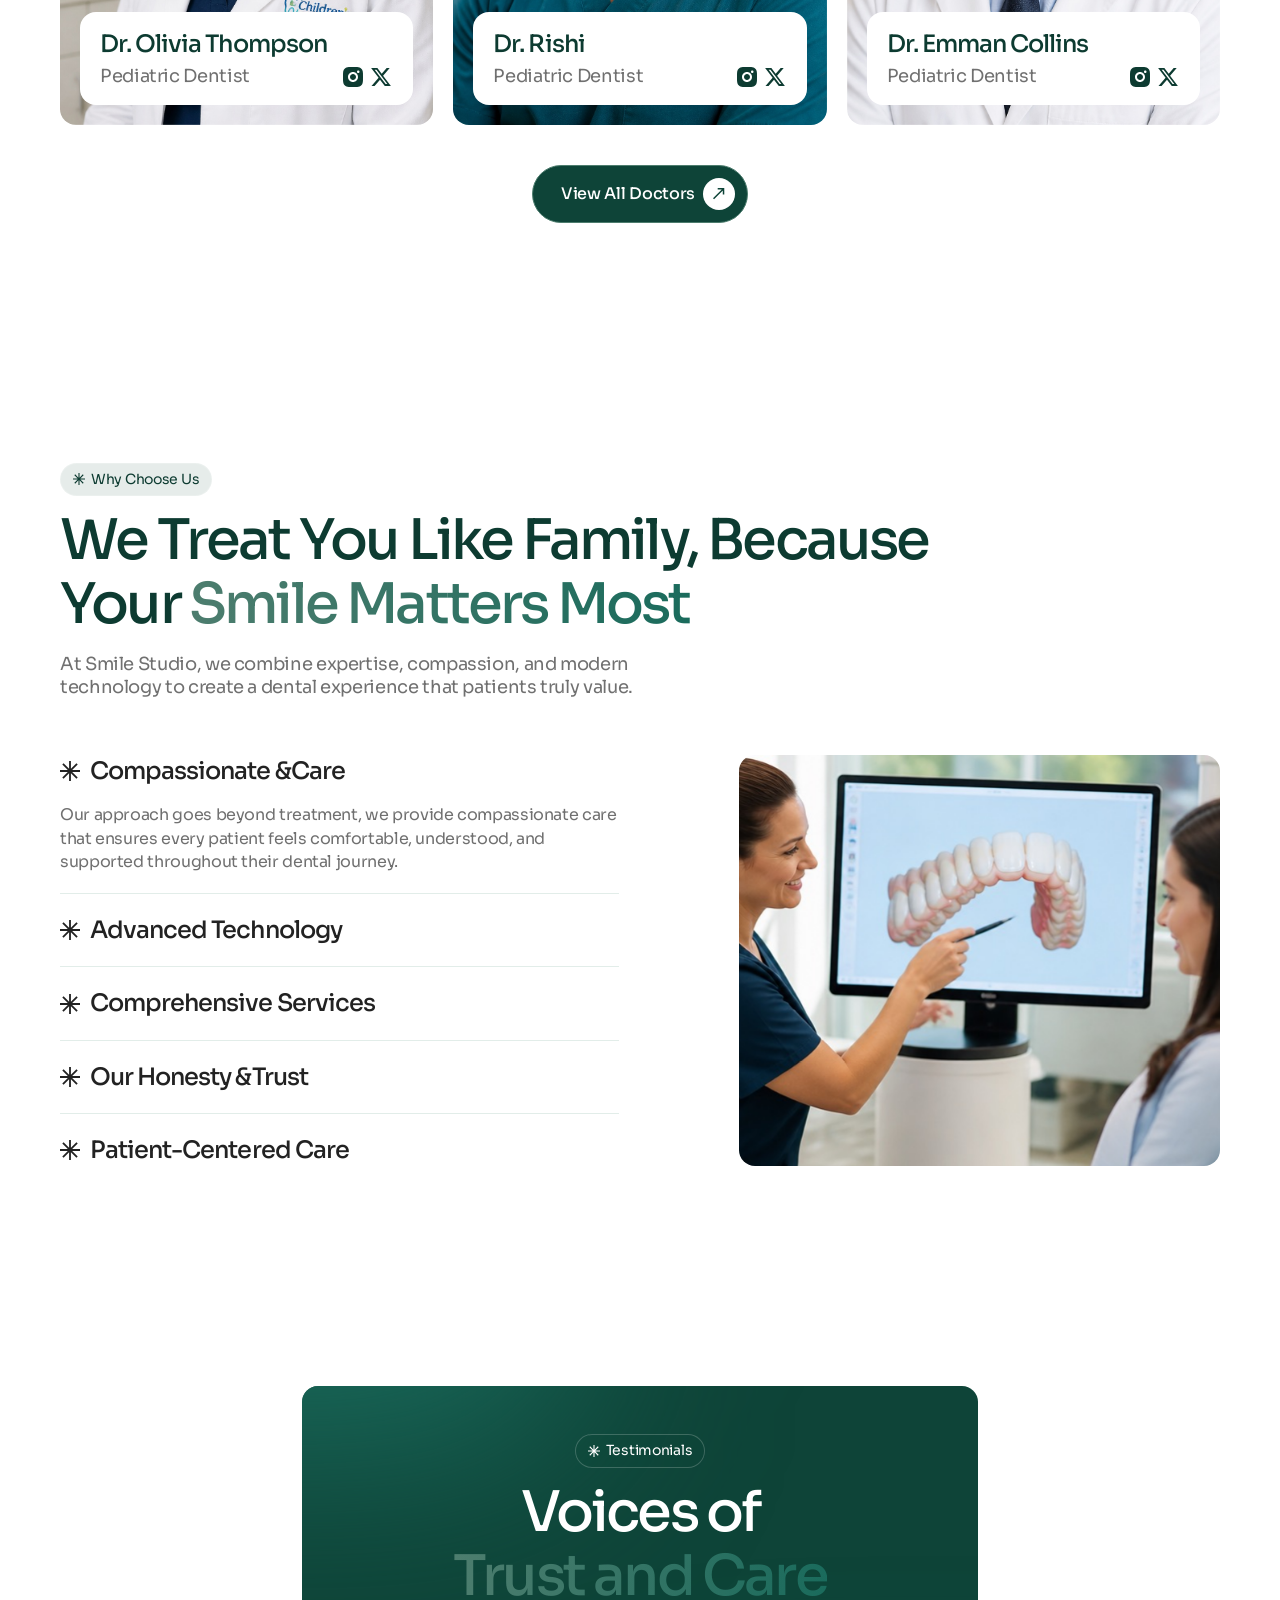
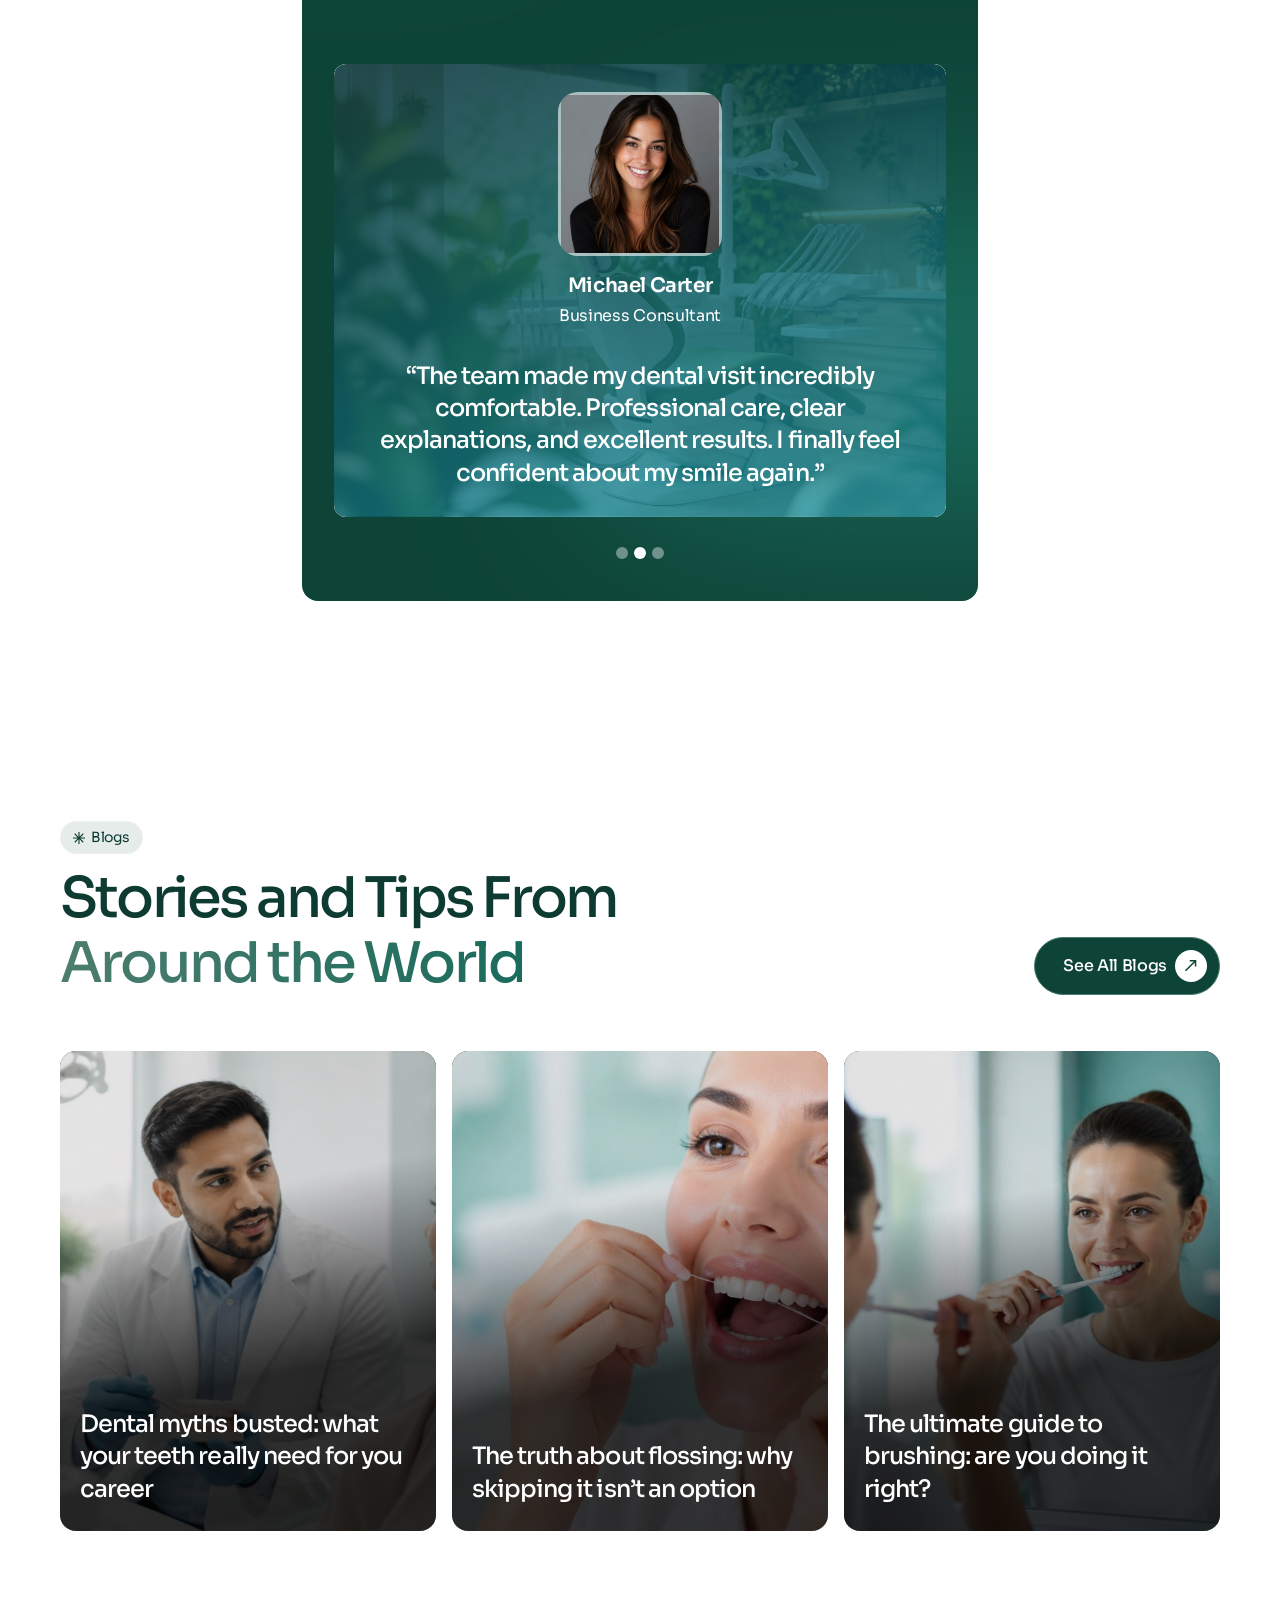
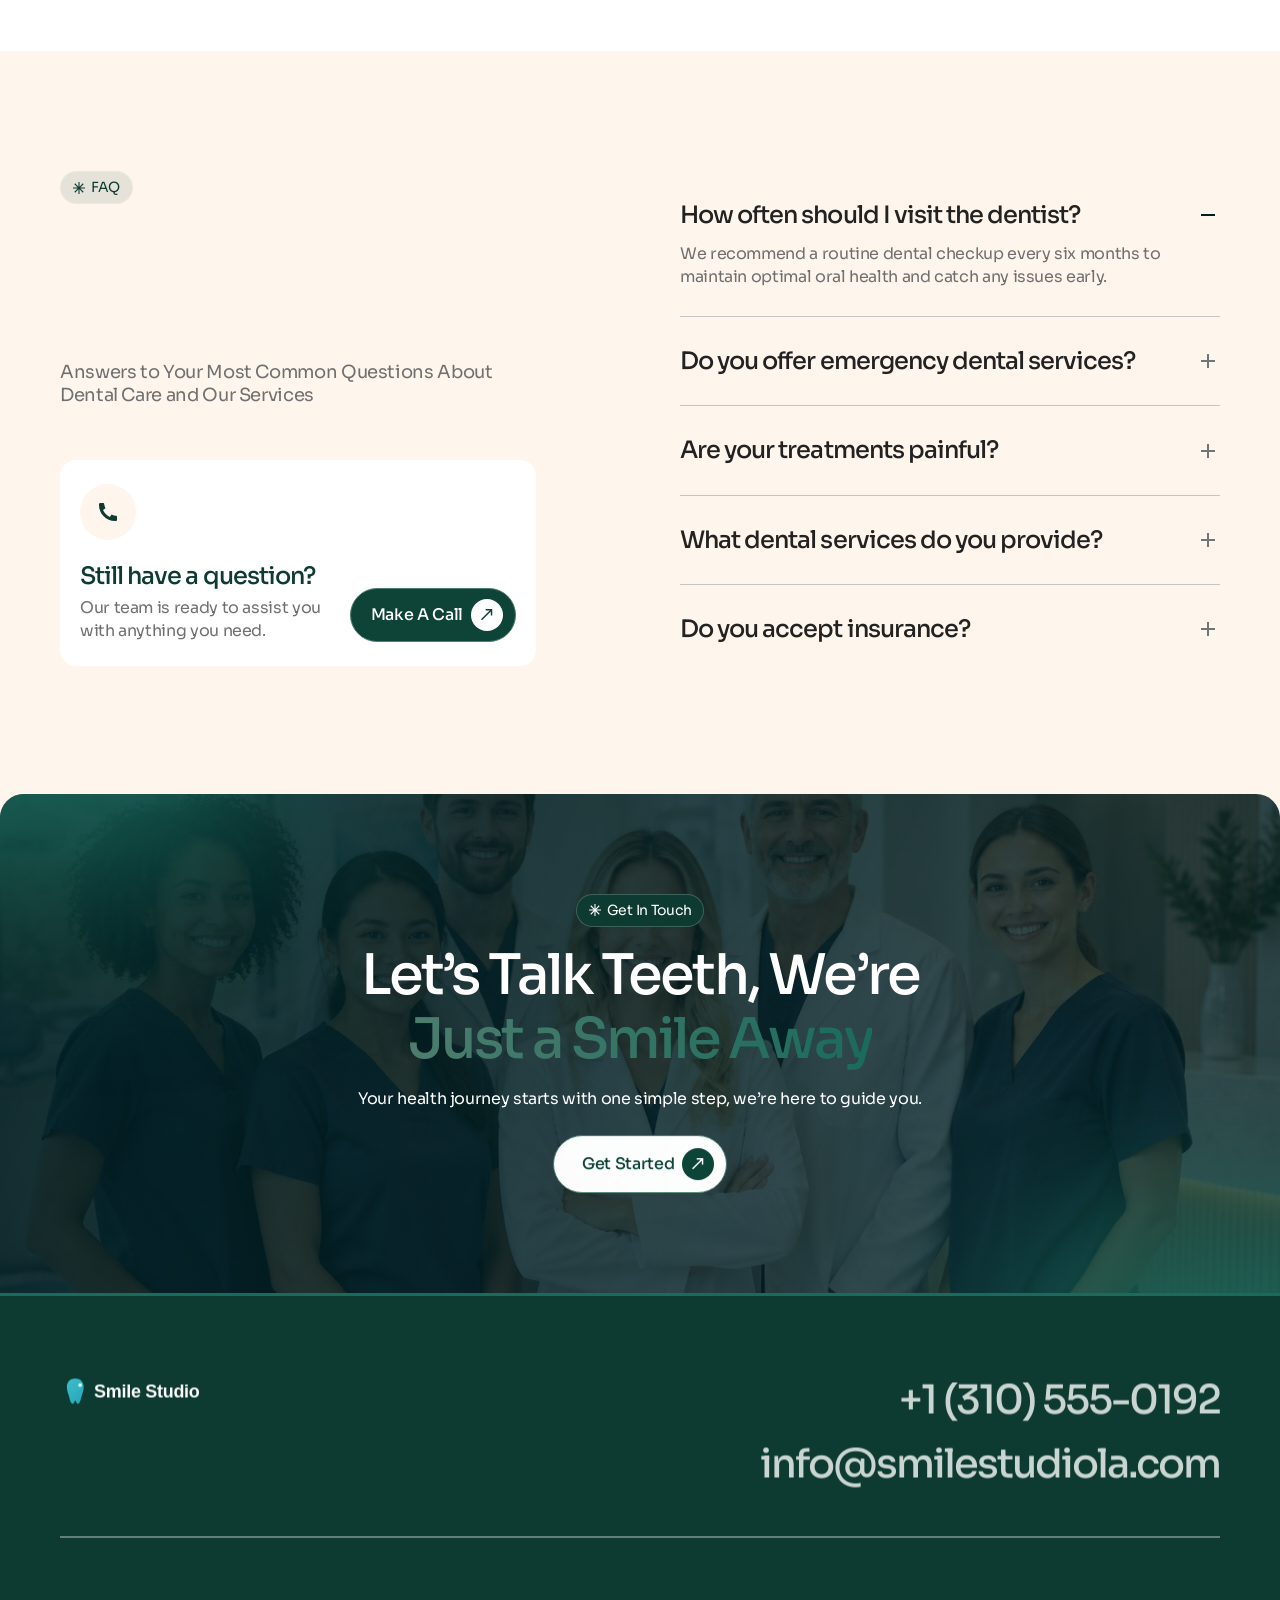
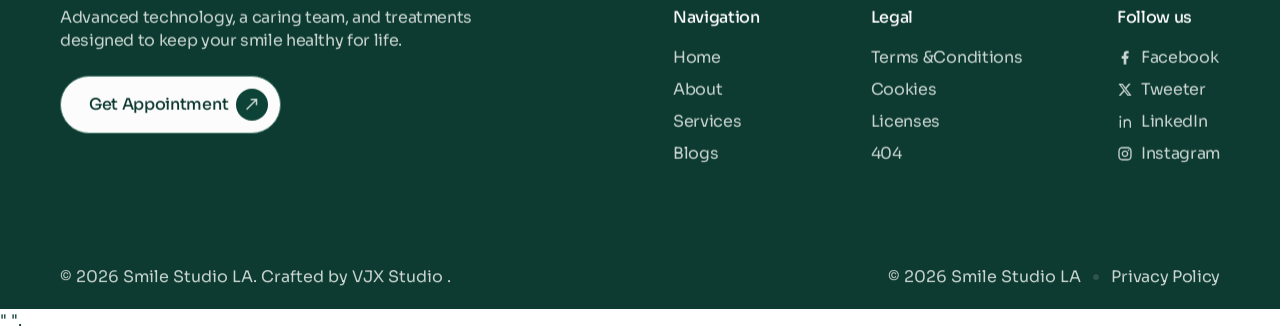
==== commit 5ede0bcb: "Story slider: apply user CSS (progressive blur + white edge fade) + clean 5-slide HTML" ====
--- a/index.html
+++ b/index.html
@@ -16,7 +16,46 @@
         <link href="assets/css/smile-studio.css?v=20260614f" rel="stylesheet" type="text/css"/>
         <link href="assets/css/fonts.css" rel="stylesheet" type="text/css"/>
         <style>
-            
+            /* -- Story Slider: progressive blur + edge fade -- */
+
+            .our-story_element {
+              position: relative;
+            }
+
+            .our-story_element::before,
+            .our-story_element::after {
+              content: '';
+              position: absolute;
+              top: 0;
+              bottom: 0;
+              width: 22%;
+              z-index: 10;
+              pointer-events: none;
+            }
+
+            .our-story_element::before {
+              left: 0;
+              background: linear-gradient(to right, #ffffff 0%, rgba(255,255,255,0) 100%);
+            }
+
+            .our-story_element::after {
+              right: 0;
+              background: linear-gradient(to left, #ffffff 0%, rgba(255,255,255,0) 100%);
+            }
+
+            .story_slider.w-slider,
+            .story-slider_mask.w-slider-mask {
+              overflow: visible !important;
+            }
+
+            .story-slider_slide.w-slide {
+              filter: blur(5px);
+              transition: filter 0.45s ease;
+            }
+
+            .story-slider_slide.w-slide.w-active {
+              filter: blur(0px);
+            }
         </style>
         <link href="assets/css/fonts.css" rel="stylesheet" type="text/css"/>
         <script type="text/javascript">
@@ -325,28 +364,47 @@
                 <section class="section_story">
                     <div class="section-padding padding-120x120">
                         <div class="container">
+
+                            <!-- Section header -->
                             <div class="margin-bottom margin-56px">
                                 <div class="our-story_header">
                                     <div class="content-align-center">
-                                        <div data-w-id="45f1dfd8-7da9-2fd2-e786-deef9a5d04f1" style="-webkit-transform:translate3d(0, 25%, 0) scale3d(1, 1, 1) rotateX(0) rotateY(0) rotateZ(0) skew(0, 0);-moz-transform:translate3d(0, 25%, 0) scale3d(1, 1, 1) rotateX(0) rotateY(0) rotateZ(0) skew(0, 0);-ms-transform:translate3d(0, 25%, 0) scale3d(1, 1, 1) rotateX(0) rotateY(0) rotateZ(0) skew(0, 0);transform:translate3d(0, 25%, 0) scale3d(1, 1, 1) rotateX(0) rotateY(0) rotateZ(0) skew(0, 0);opacity:0" class="margin-bottom margin-12px">
+                                        <div class="margin-bottom margin-12px">
                                             <div class="section_tag">
                                                 <div class="icon_wrap is-small">
-                                                    <svg xmlns="http://www.w3.org/2000/svg" width="100%" viewBox="0 0 12 12" fill="none" vector-effect="non-scaling-stroke" preserveAspectRatio="none">
-                                                        <path d="M12 5.45455H7.31455L10.6255 2.14364L9.85636 1.37455L6.54545 4.68545V0H5.45455V4.68545L2.14364 1.37455L1.37455 2.14364L4.68545 5.45455H0V6.54545H4.68545L1.37455 9.85636L2.14364 10.6255L5.45455 7.31455V12H6.54545V7.31455L9.85636 10.6255L10.6255 9.85636L7.31455 6.54545H12V5.45455Z" fill="currentColor"></path>
+                                                    <svg xmlns="http://www.w3.org/2000/svg" width="100%" viewBox="0 0 12 12" fill="none">
+                                                        <path d="M12 5.45455H7.31455L10.6255 2.14364L9.85636 1.37455L6.54545 4.68545V0H5.45455V4.68545L2.14364 1.37455L1.37455 2.14364L4.68545 5.45455H0V6.54545H4.68545L1.37455 9.85636L2.14364 10.6255L5.45455 7.31455V12H6.54545V7.31455L9.85636 10.6255L10.6255 9.85636L7.31455 6.54545H12V5.45455Z" fill="currentColor"/>
                                                     </svg>
                                                 </div>
                                                 <div>Our Story</div>
                                             </div>
                                         </div>
-                                        <h2 text-split="" data-w-id="89d2c27f-ce49-39b1-4d32-4b51356a9834" style="-webkit-transform:translate3d(0, 25%, 0) scale3d(1, 1, 1) rotateX(0) rotateY(0) rotateZ(0) skew(0, 0);-moz-transform:translate3d(0, 25%, 0) scale3d(1, 1, 1) rotateX(0) rotateY(0) rotateZ(0) skew(0, 0);-ms-transform:translate3d(0, 25%, 0) scale3d(1, 1, 1) rotateX(0) rotateY(0) rotateZ(0) skew(0, 0);transform:translate3d(0, 25%, 0) scale3d(1, 1, 1) rotateX(0) rotateY(0) rotateZ(0) skew(0, 0);opacity:0">
-                                            Redefining Dental Care with Trust, Innovation in <span class="text-highlighted">Dental Wellness</span>
+                                        <h2>
+                                            Redefining Dental Care with Trust, Innovation in
+                                            <span class="text-highlighted">Dental Wellness</span>
                                         </h2>
                                     </div>
                                 </div>
                             </div>
-                            <div data-w-id="50d20822-b82e-29fa-5a00-90a7c3dad777" style="-webkit-transform:translate3d(0, 25%, 0) scale3d(1, 1, 1) rotateX(0) rotateY(0) rotateZ(0) skew(0, 0);-moz-transform:translate3d(0, 25%, 0) scale3d(1, 1, 1) rotateX(0) rotateY(0) rotateZ(0) skew(0, 0);-ms-transform:translate3d(0, 25%, 0) scale3d(1, 1, 1) rotateX(0) rotateY(0) rotateZ(0) skew(0, 0);transform:translate3d(0, 25%, 0) scale3d(1, 1, 1) rotateX(0) rotateY(0) rotateZ(0) skew(0, 0);opacity:0" class="our-story_element">
-                                <div data-delay="4000" data-animation="slide" class="story_slider w-slider" data-autoplay="true" data-easing="ease" data-hide-arrows="false" data-disable-swipe="false" data-autoplay-limit="0" data-nav-spacing="3" data-duration="400" data-infinite="true">
+
+                            <!-- Slider wrapper -->
+                            <div class="our-story_element">
+                                <div
+                                    data-delay="4000"
+                                    data-animation="slide"
+                                    class="story_slider w-slider"
+                                    data-autoplay="true"
+                                    data-easing="ease"
+                                    data-hide-arrows="false"
+                                    data-disable-swipe="false"
+                                    data-autoplay-limit="0"
+                                    data-nav-spacing="3"
+                                    data-duration="400"
+                                    data-infinite="true"
+                                >
                                     <div class="story-slider_mask w-slider-mask">
+
+                                        <!-- Slide 1 - 92% Comfort & Care -->
                                         <div class="story-slider_slide w-slide">
                                             <div class="our-story_item">
                                                 <div class="our-story_item-content">
@@ -372,6 +430,8 @@
                                                 </div>
                                             </div>
                                         </div>
+
+                                        <!-- Slide 2 - 3/4 Trusted by Community -->
                                         <div class="story-slider_slide w-slide">
                                             <div class="our-story_item">
                                                 <div class="our-story_item-content">
@@ -389,7 +449,7 @@
                                                         </div>
                                                     </div>
                                                     <div class="our-story_item-title_wrap">
-                                                        <h3 class="our-story_item-title">New patients come from word-of-mouth referrals the care </h3>
+                                                        <h3 class="our-story_item-title">New patients come from word-of-mouth referrals the care</h3>
                                                     </div>
                                                 </div>
                                                 <div class="our-story_item-image_wrap">
@@ -397,6 +457,8 @@
                                                 </div>
                                             </div>
                                         </div>
+
+                                        <!-- Slide 3 - 7 Mi Quick & Accessible -->
                                         <div class="story-slider_slide w-slide">
                                             <div class="our-story_item">
                                                 <div class="our-story_item-content">
@@ -414,7 +476,7 @@
                                                         </div>
                                                     </div>
                                                     <div class="our-story_item-title_wrap">
-                                                        <h3 class="our-story_item-title">Just 7 minutes is the average wait time before being seen </h3>
+                                                        <h3 class="our-story_item-title">Just 7 minutes is the average wait time before being seen</h3>
                                                     </div>
                                                 </div>
                                                 <div class="our-story_item-image_wrap">
@@ -422,6 +484,8 @@
                                                 </div>
                                             </div>
                                         </div>
+
+                                        <!-- Slide 4 - 24/7 Emergency Support -->
                                         <div class="story-slider_slide w-slide">
                                             <div class="our-story_item">
                                                 <div class="our-story_item-content">
@@ -447,6 +511,8 @@
                                                 </div>
                                             </div>
                                         </div>
+
+                                        <!-- Slide 5 - 85% Healthy Habits -->
                                         <div class="story-slider_slide w-slide">
                                             <div class="our-story_item">
                                                 <div class="our-story_item-content">
@@ -464,7 +530,7 @@
                                                         </div>
                                                     </div>
                                                     <div class="our-story_item-title_wrap">
-                                                        <h3 class="our-story_item-title">We’re proud to help our community stay ahead of dental </h3>
+                                                        <h3 class="our-story_item-title">We're proud to help our community stay ahead of dental</h3>
                                                     </div>
                                                 </div>
                                                 <div class="our-story_item-image_wrap">
@@ -472,126 +538,10 @@
                                                 </div>
                                             </div>
                                         </div>
-                                        <div class="story-slider_slide w-slide">
-                                            <div class="our-story_list">
-                                                <div class="our-story_item">
-                                                    <div class="our-story_item-content">
-                                                        <div class="our-story_item-header">
-                                                            <div class="our-story_item-info">
-                                                                <div class="our-story_item-info_number">92%</div>
-                                                                <div class="our-story_item-info_text">Comfort &amp;Care</div>
-                                                            </div>
-                                                            <div class="our-story_item-progress">
-                                                                <div class="our-story_item-progress_block is-progress"></div>
-                                                                <div class="our-story_item-progress_block"></div>
-                                                                <div class="our-story_item-progress_block"></div>
-                                                                <div class="our-story_item-progress_block"></div>
-                                                                <div class="our-story_item-progress_block"></div>
-                                                            </div>
-                                                        </div>
-                                                        <div class="our-story_item-title_wrap">
-                                                            <h3 class="our-story_item-title">Patients say they feel less anxious during visits with us</h3>
-                                                        </div>
-                                                    </div>
-                                                    <div class="our-story_item-image_wrap">
-                                                        <img src="assets/img/gen_our-story-image-1.jpg" loading="lazy" sizes="(max-width: 820px) 100vw, 820px" srcset="assets/img/gen_our-story-image-1.jpg 500w, assets/img/gen_our-story-image-1.jpg 800w, assets/img/gen_our-story-image-1.jpg 820w" alt="Story image" class="our-story_item-image"/>
-                                                    </div>
-                                                </div>
-                                                <div class="our-story_item">
-                                                    <div class="our-story_item-content">
-                                                        <div class="our-story_item-header">
-                                                            <div class="our-story_item-info">
-                                                                <div class="our-story_item-info_number">3/4</div>
-                                                                <div class="our-story_item-info_text">Trusted by Community</div>
-                                                            </div>
-                                                            <div class="our-story_item-progress">
-                                                                <div class="our-story_item-progress_block is-progress"></div>
-                                                                <div class="our-story_item-progress_block is-progress"></div>
-                                                                <div class="our-story_item-progress_block"></div>
-                                                                <div class="our-story_item-progress_block"></div>
-                                                                <div class="our-story_item-progress_block"></div>
-                                                            </div>
-                                                        </div>
-                                                        <div class="our-story_item-title_wrap">
-                                                            <h3 class="our-story_item-title">New patients come from word-of-mouth referrals the care </h3>
-                                                        </div>
-                                                    </div>
-                                                    <div class="our-story_item-image_wrap">
-                                                        <img src="assets/img/gen_our-story-image-2.jpg" loading="lazy" sizes="(max-width: 820px) 100vw, 820px" srcset="assets/img/gen_our-story-image-2.jpg 500w, assets/img/gen_our-story-image-2.jpg 800w, assets/img/gen_our-story-image-2.jpg 820w" alt="Story image" class="our-story_item-image"/>
-                                                    </div>
-                                                </div>
-                                                <div class="our-story_item">
-                                                    <div class="our-story_item-content">
-                                                        <div class="our-story_item-header">
-                                                            <div class="our-story_item-info">
-                                                                <div class="our-story_item-info_number">7 Mi</div>
-                                                                <div class="our-story_item-info_text">Quick &amp;Accessible</div>
-                                                            </div>
-                                                            <div class="our-story_item-progress">
-                                                                <div class="our-story_item-progress_block is-progress"></div>
-                                                                <div class="our-story_item-progress_block is-progress"></div>
-                                                                <div class="our-story_item-progress_block is-progress"></div>
-                                                                <div class="our-story_item-progress_block"></div>
-                                                                <div class="our-story_item-progress_block"></div>
-                                                            </div>
-                                                        </div>
-                                                        <div class="our-story_item-title_wrap">
-                                                            <h3 class="our-story_item-title">Just 7 minutes is the average wait time before being seen </h3>
-                                                        </div>
-                                                    </div>
-                                                    <div class="our-story_item-image_wrap">
-                                                        <img src="assets/img/gen_our-story-image-3.jpg" loading="lazy" sizes="(max-width: 820px) 100vw, 820px" srcset="assets/img/gen_our-story-image-3.jpg 500w, assets/img/gen_our-story-image-3.jpg 800w, assets/img/gen_our-story-image-3.jpg 820w" alt="Story image" class="our-story_item-image"/>
-                                                    </div>
-                                                </div>
-                                                <div class="our-story_item">
-                                                    <div class="our-story_item-content">
-                                                        <div class="our-story_item-header">
-                                                            <div class="our-story_item-info">
-                                                                <div class="our-story_item-info_number">24/7</div>
-                                                                <div class="our-story_item-info_text">Emergency Support</div>
-                                                            </div>
-                                                            <div class="our-story_item-progress">
-                                                                <div class="our-story_item-progress_block is-progress"></div>
-                                                                <div class="our-story_item-progress_block is-progress"></div>
-                                                                <div class="our-story_item-progress_block is-progress"></div>
-                                                                <div class="our-story_item-progress_block is-progress"></div>
-                                                                <div class="our-story_item-progress_block"></div>
-                                                            </div>
-                                                        </div>
-                                                        <div class="our-story_item-title_wrap">
-                                                            <h3 class="our-story_item-title">Experiencing sudden pain, injury or issues? Our team is here for you 24/7.</h3>
-                                                        </div>
-                                                    </div>
-                                                    <div class="our-story_item-image_wrap">
-                                                        <img src="assets/img/gen_our-story-image-4.jpg" loading="lazy" sizes="(max-width: 820px) 100vw, 820px" srcset="assets/img/gen_our-story-image-4.jpg 500w, assets/img/gen_our-story-image-4.jpg 800w, assets/img/gen_our-story-image-4.jpg 820w" alt="Story image" class="our-story_item-image"/>
-                                                    </div>
-                                                </div>
-                                                <div class="our-story_item">
-                                                    <div class="our-story_item-content">
-                                                        <div class="our-story_item-header">
-                                                            <div class="our-story_item-info">
-                                                                <div class="our-story_item-info_number">85%</div>
-                                                                <div class="our-story_item-info_text">Healthy Habits</div>
-                                                            </div>
-                                                            <div class="our-story_item-progress">
-                                                                <div class="our-story_item-progress_block is-progress"></div>
-                                                                <div class="our-story_item-progress_block is-progress"></div>
-                                                                <div class="our-story_item-progress_block is-progress"></div>
-                                                                <div class="our-story_item-progress_block is-progress"></div>
-                                                                <div class="our-story_item-progress_block is-progress"></div>
-                                                            </div>
-                                                        </div>
-                                                        <div class="our-story_item-title_wrap">
-                                                            <h3 class="our-story_item-title">We’re proud to help our community stay ahead of dental </h3>
-                                                        </div>
-                                                    </div>
-                                                    <div class="our-story_item-image_wrap">
-                                                        <img src="assets/img/gen_our-story-image-5.jpg" loading="lazy" sizes="(max-width: 820px) 100vw, 820px" srcset="assets/img/gen_our-story-image-5.jpg 500w, assets/img/gen_our-story-image-5.jpg 800w, assets/img/gen_our-story-image-5.jpg 820w" alt="Story image" class="our-story_item-image"/>
-                                                    </div>
-                                                </div>
-                                            </div>
-                                        </div>
-                                    </div>
+
+                                    </div><!-- /.w-slider-mask -->
+
+                                    <!-- Nav arrows -->
                                     <div class="story-slider_arrow-wrap w-slider-arrow-left">
                                         <svg xmlns="http://www.w3.org/2000/svg" width="100%" viewBox="0 0 18 12" fill="none" vector-effect="non-scaling-stroke" preserveAspectRatio="none" class="story-slider_arrow">
                                             <path d="M17.0608 5.53027L1.48932 5.53031M6.06073 0.530273L1.06077 5.53031L6.06077 10.5303" stroke="currentColor" stroke-width="1.5"></path>
@@ -602,10 +552,14 @@
                                             <path d="M0 5.53027L15.5715 5.53024M11.0001 10.5303L16 5.53023L11 0.530273" stroke="currentColor" stroke-width="1.5"></path>
                                         </svg>
                                     </div>
+
+                                    <!-- Dot nav -->
                                     <div class="slide-nav w-slider-nav w-round"></div>
-                                </div>
-                            </div>
-                        </div>
+
+                                </div><!-- /.w-slider -->
+                            </div><!-- /.our-story_element -->
+
+                        </div><!-- /.container -->
                     </div>
                 </section>
                 <section class="section_service">
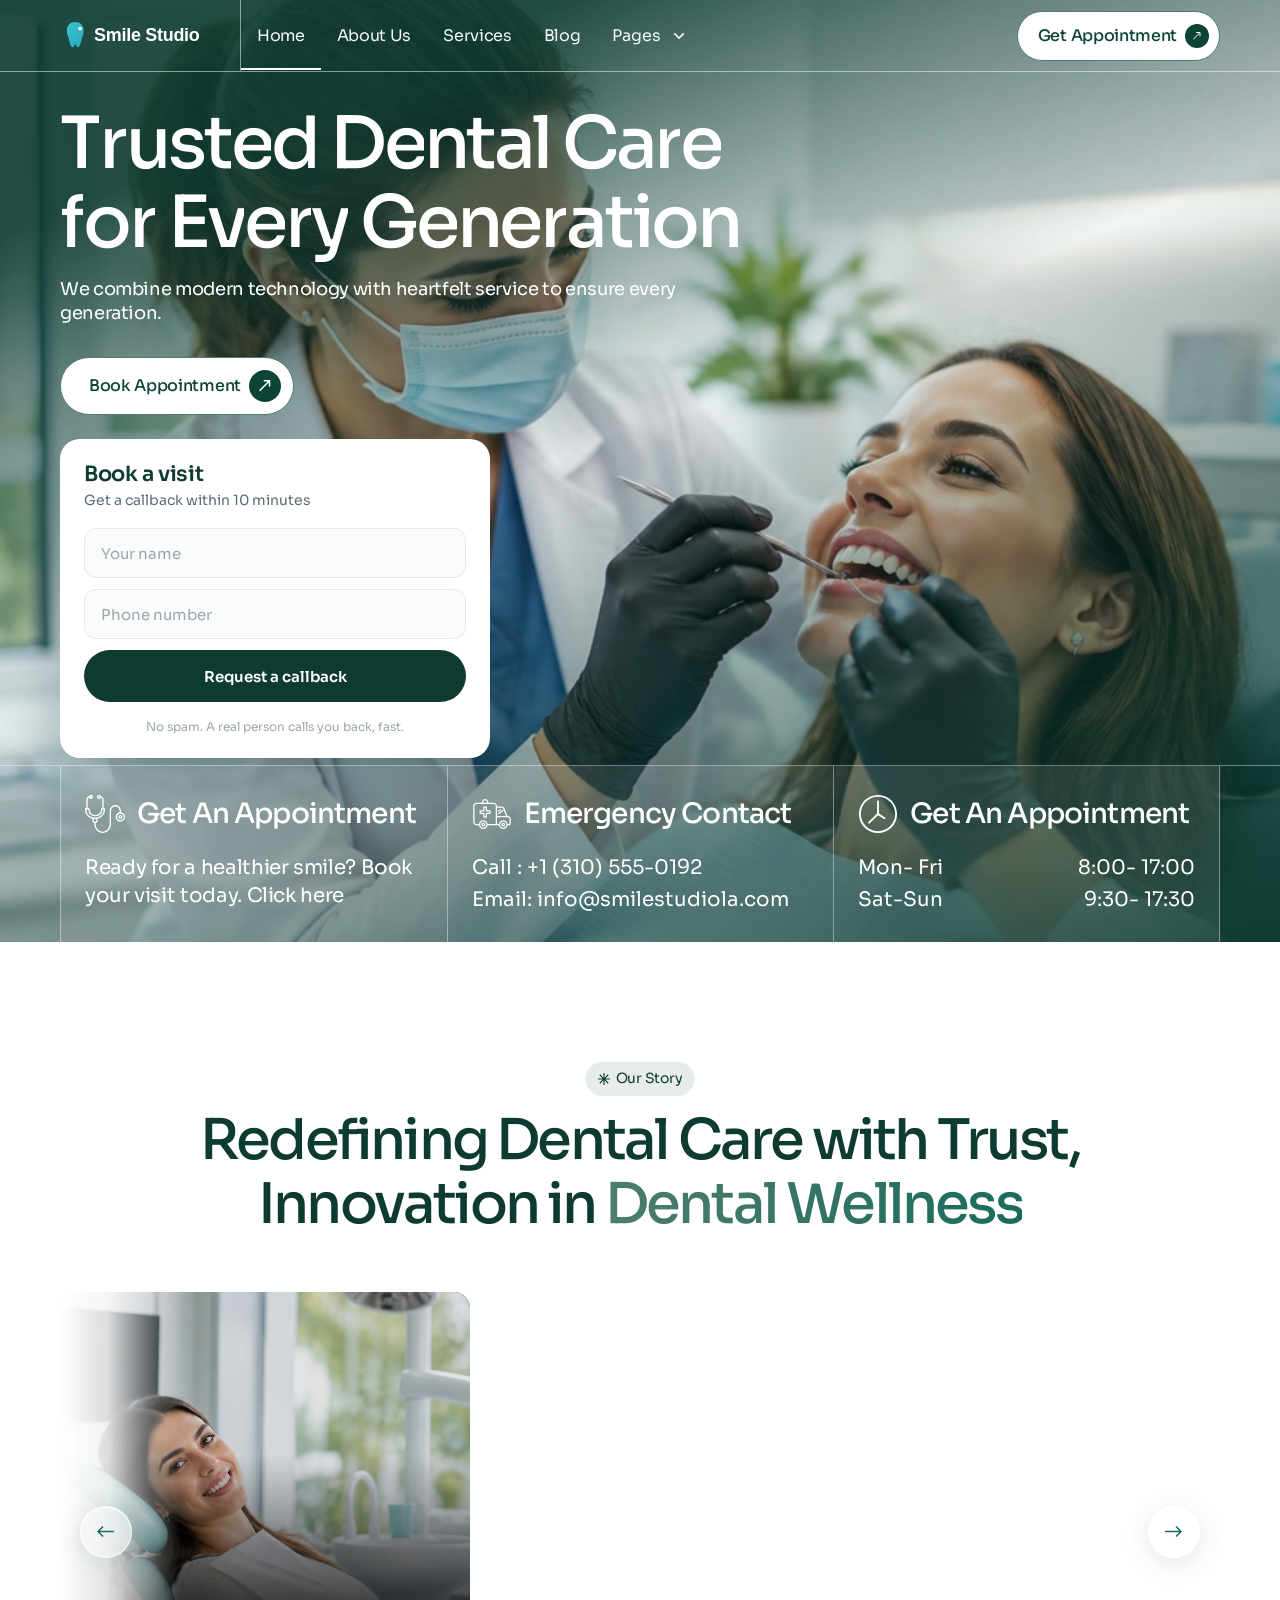
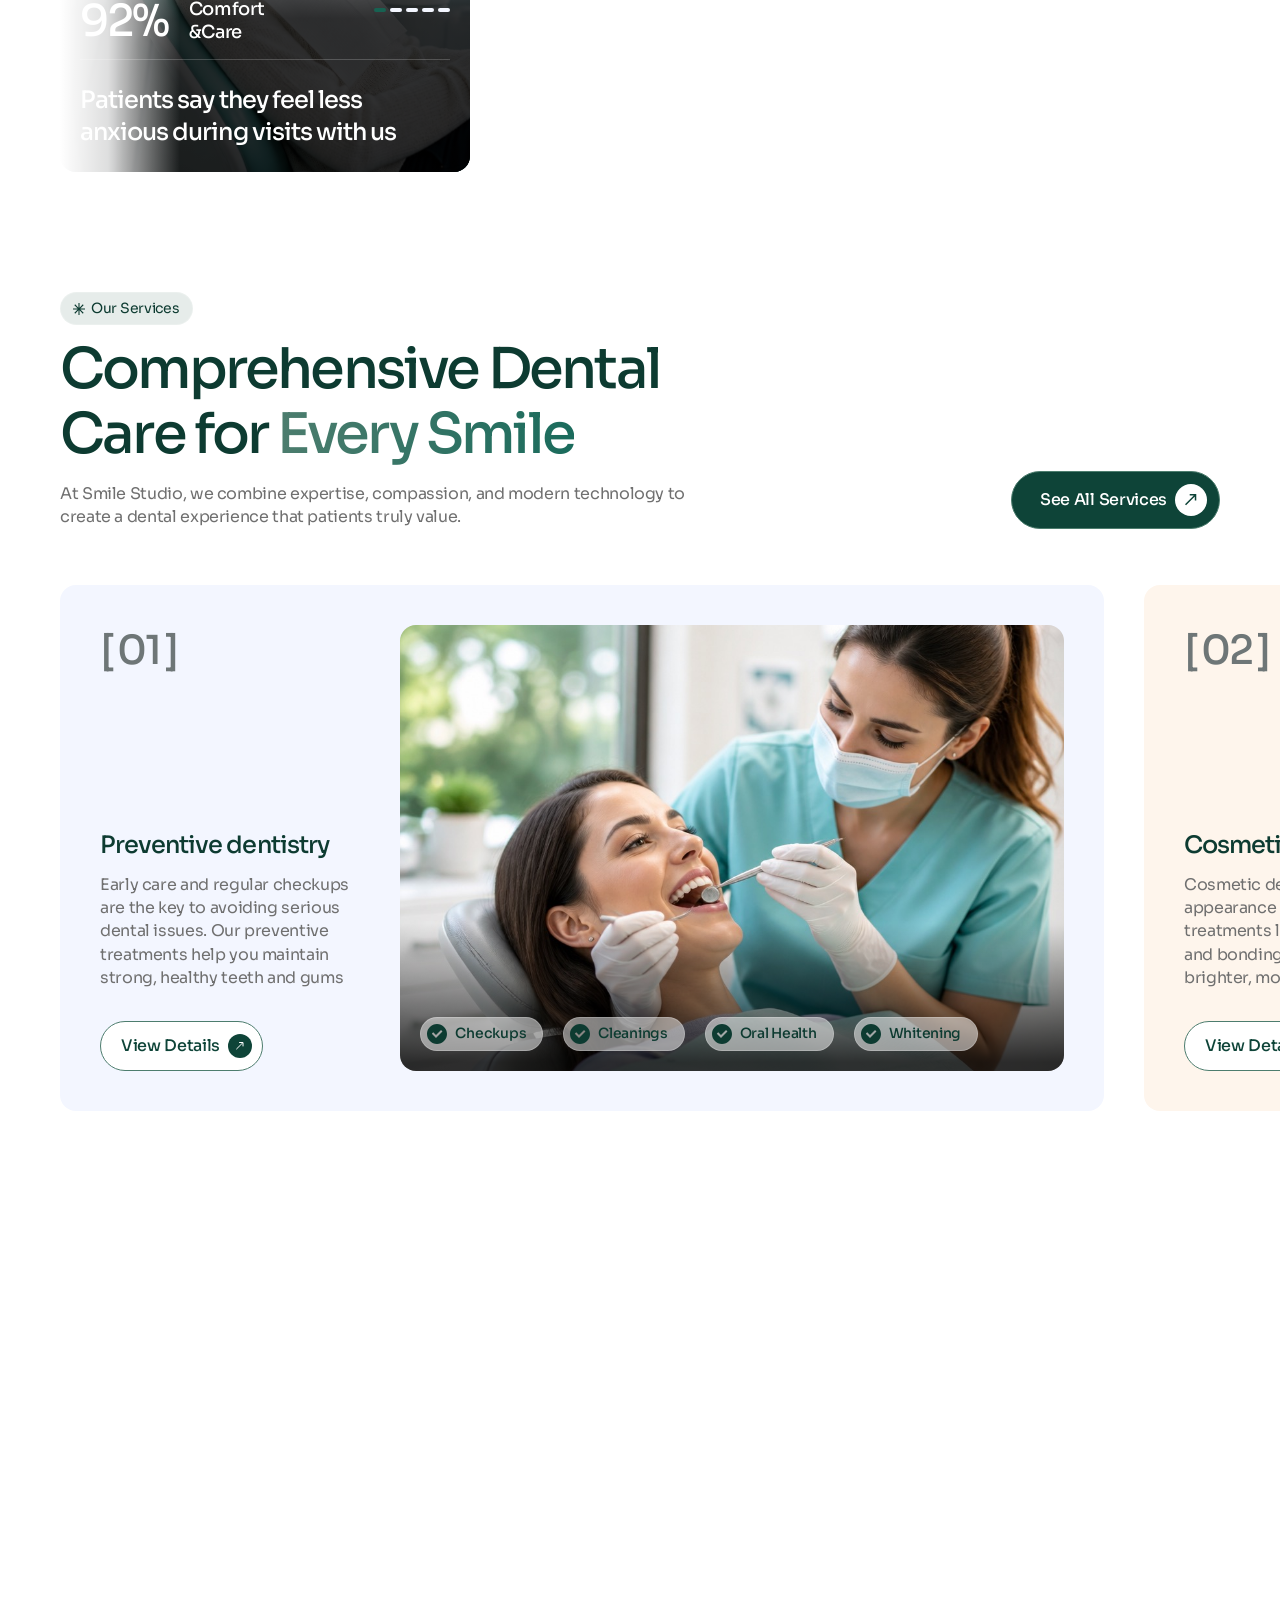
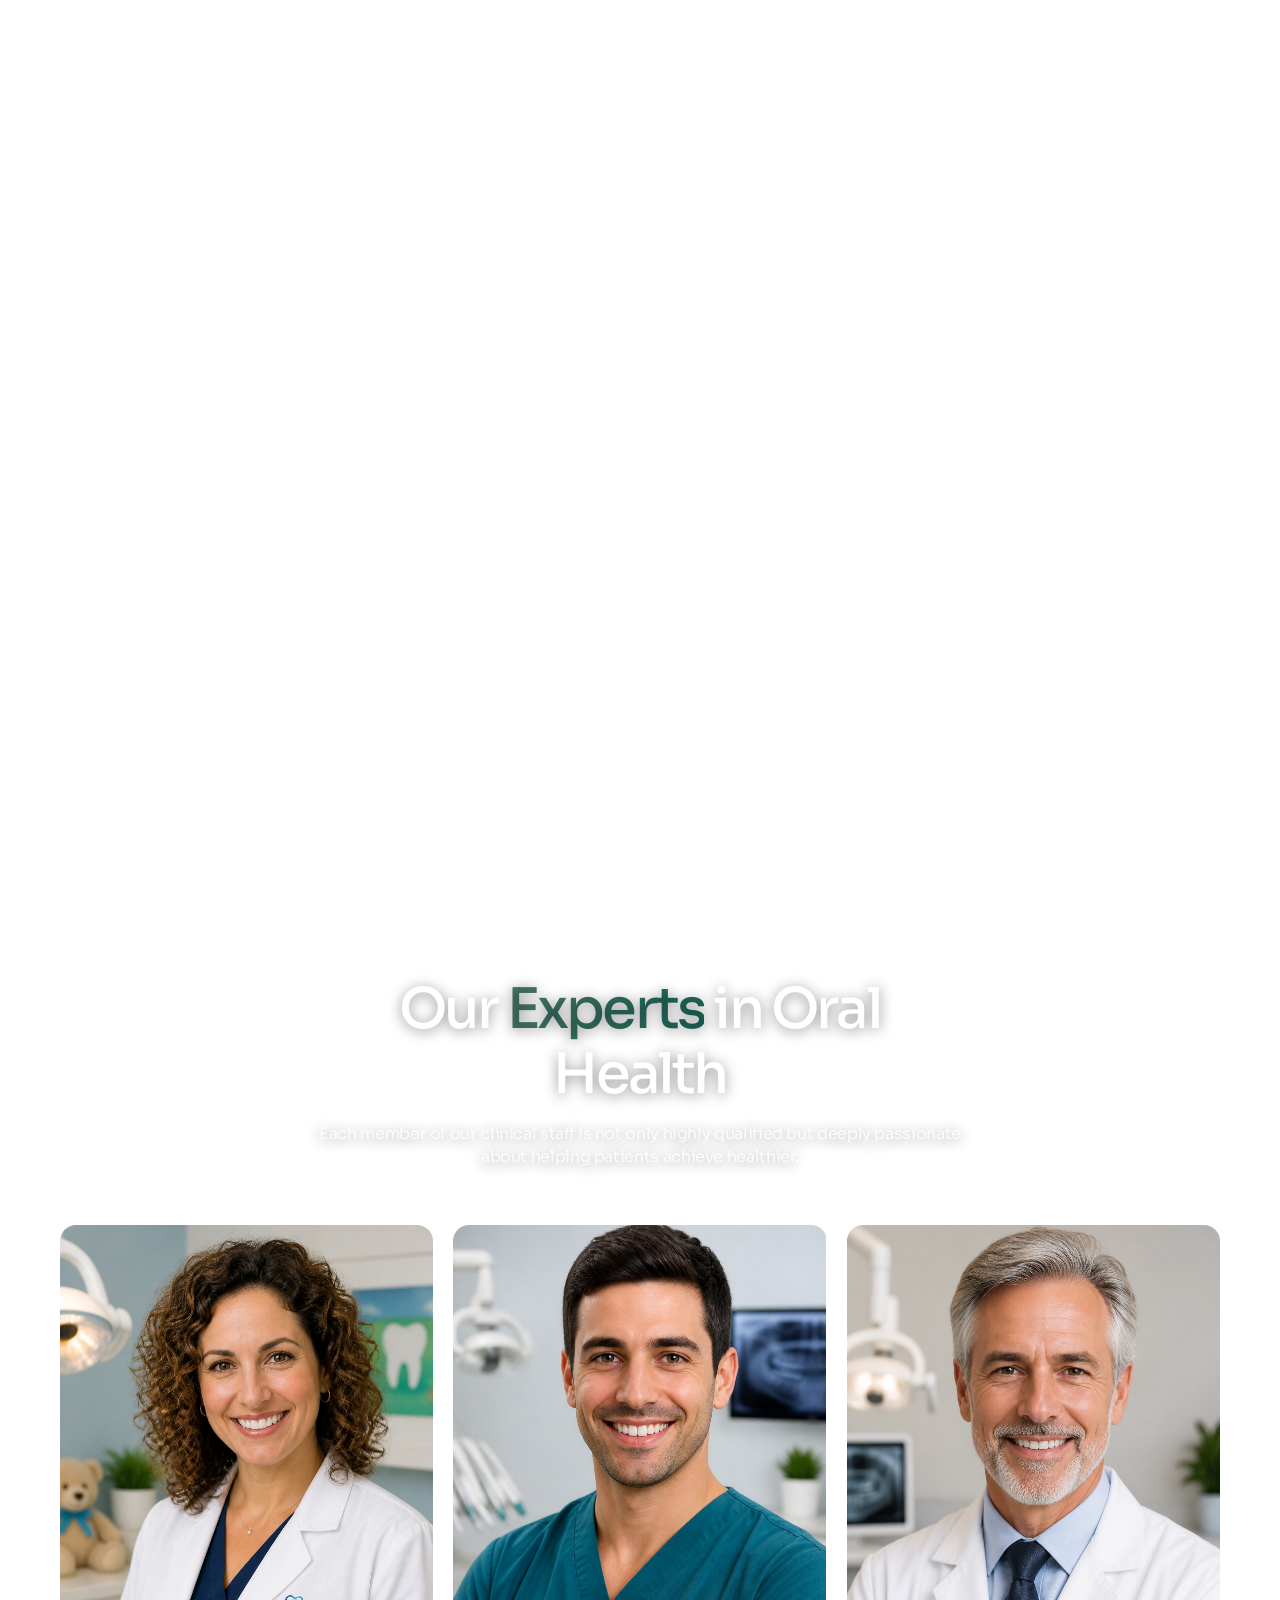
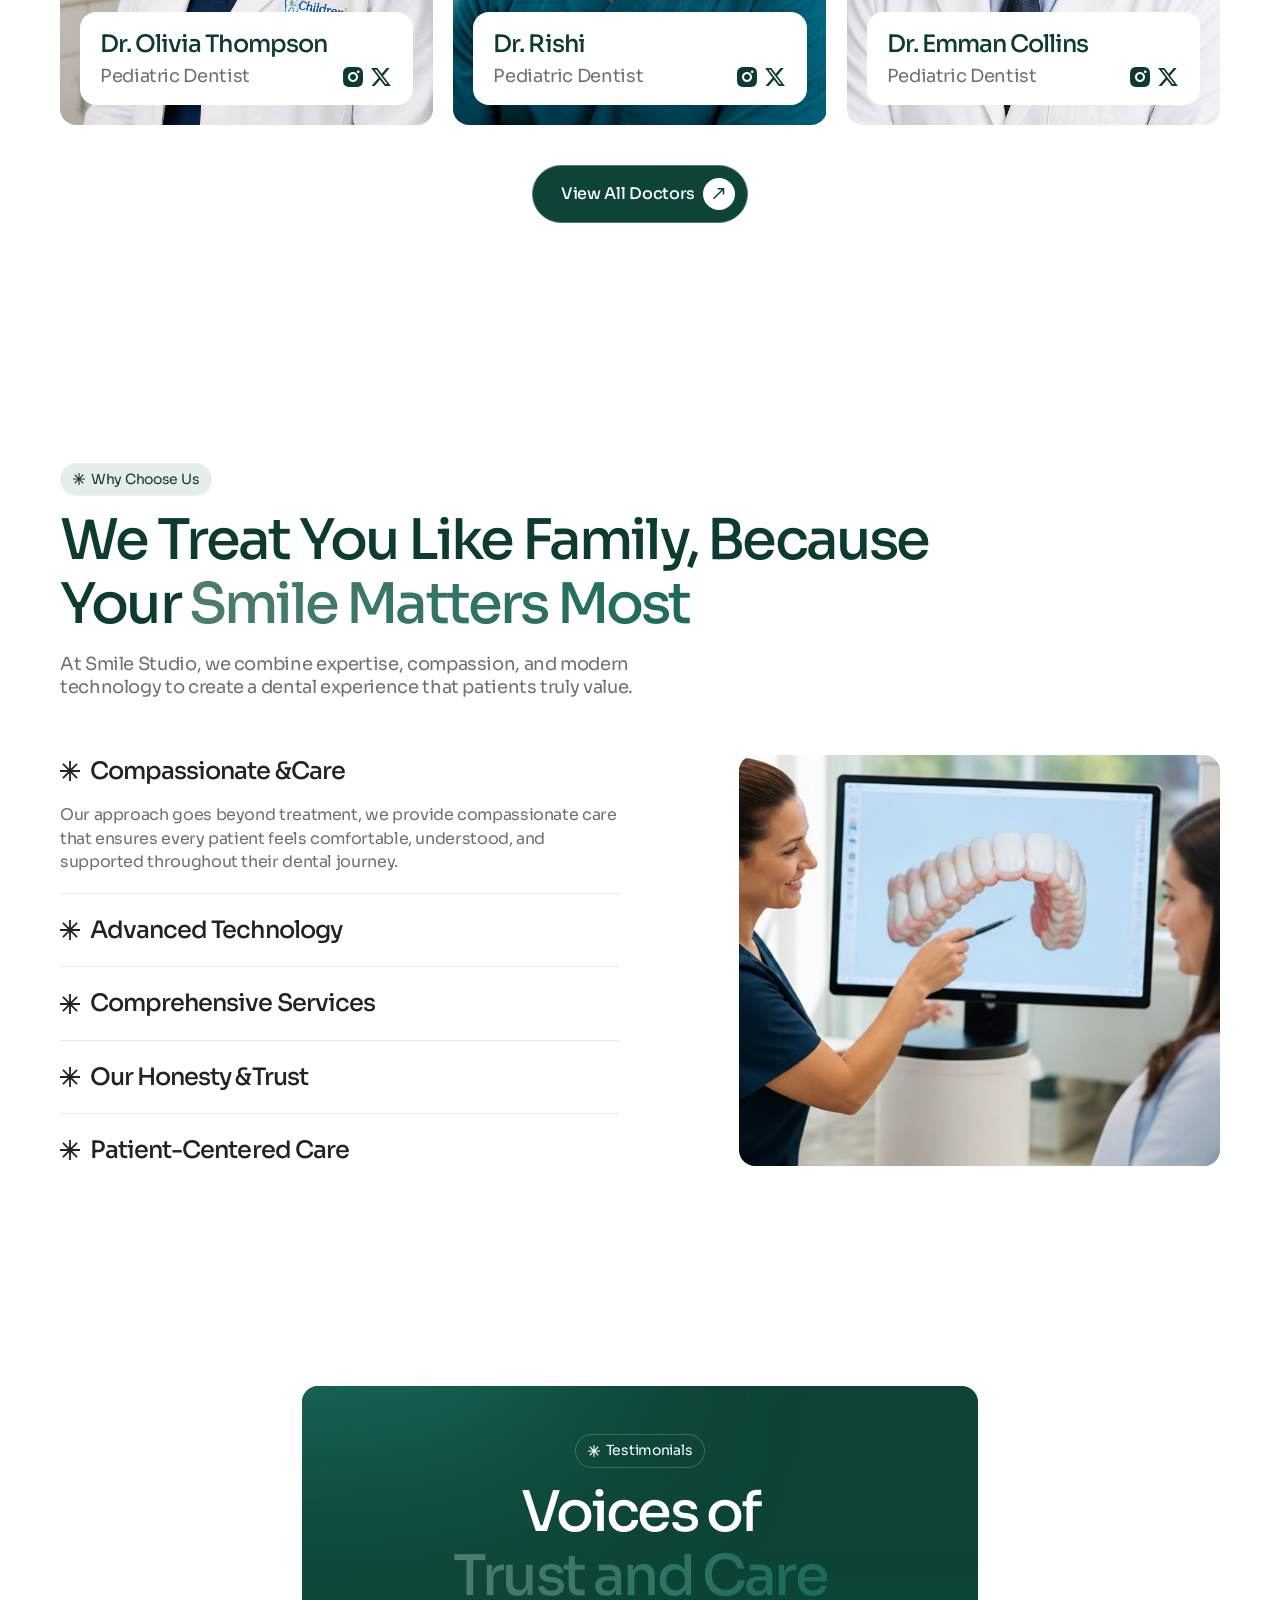
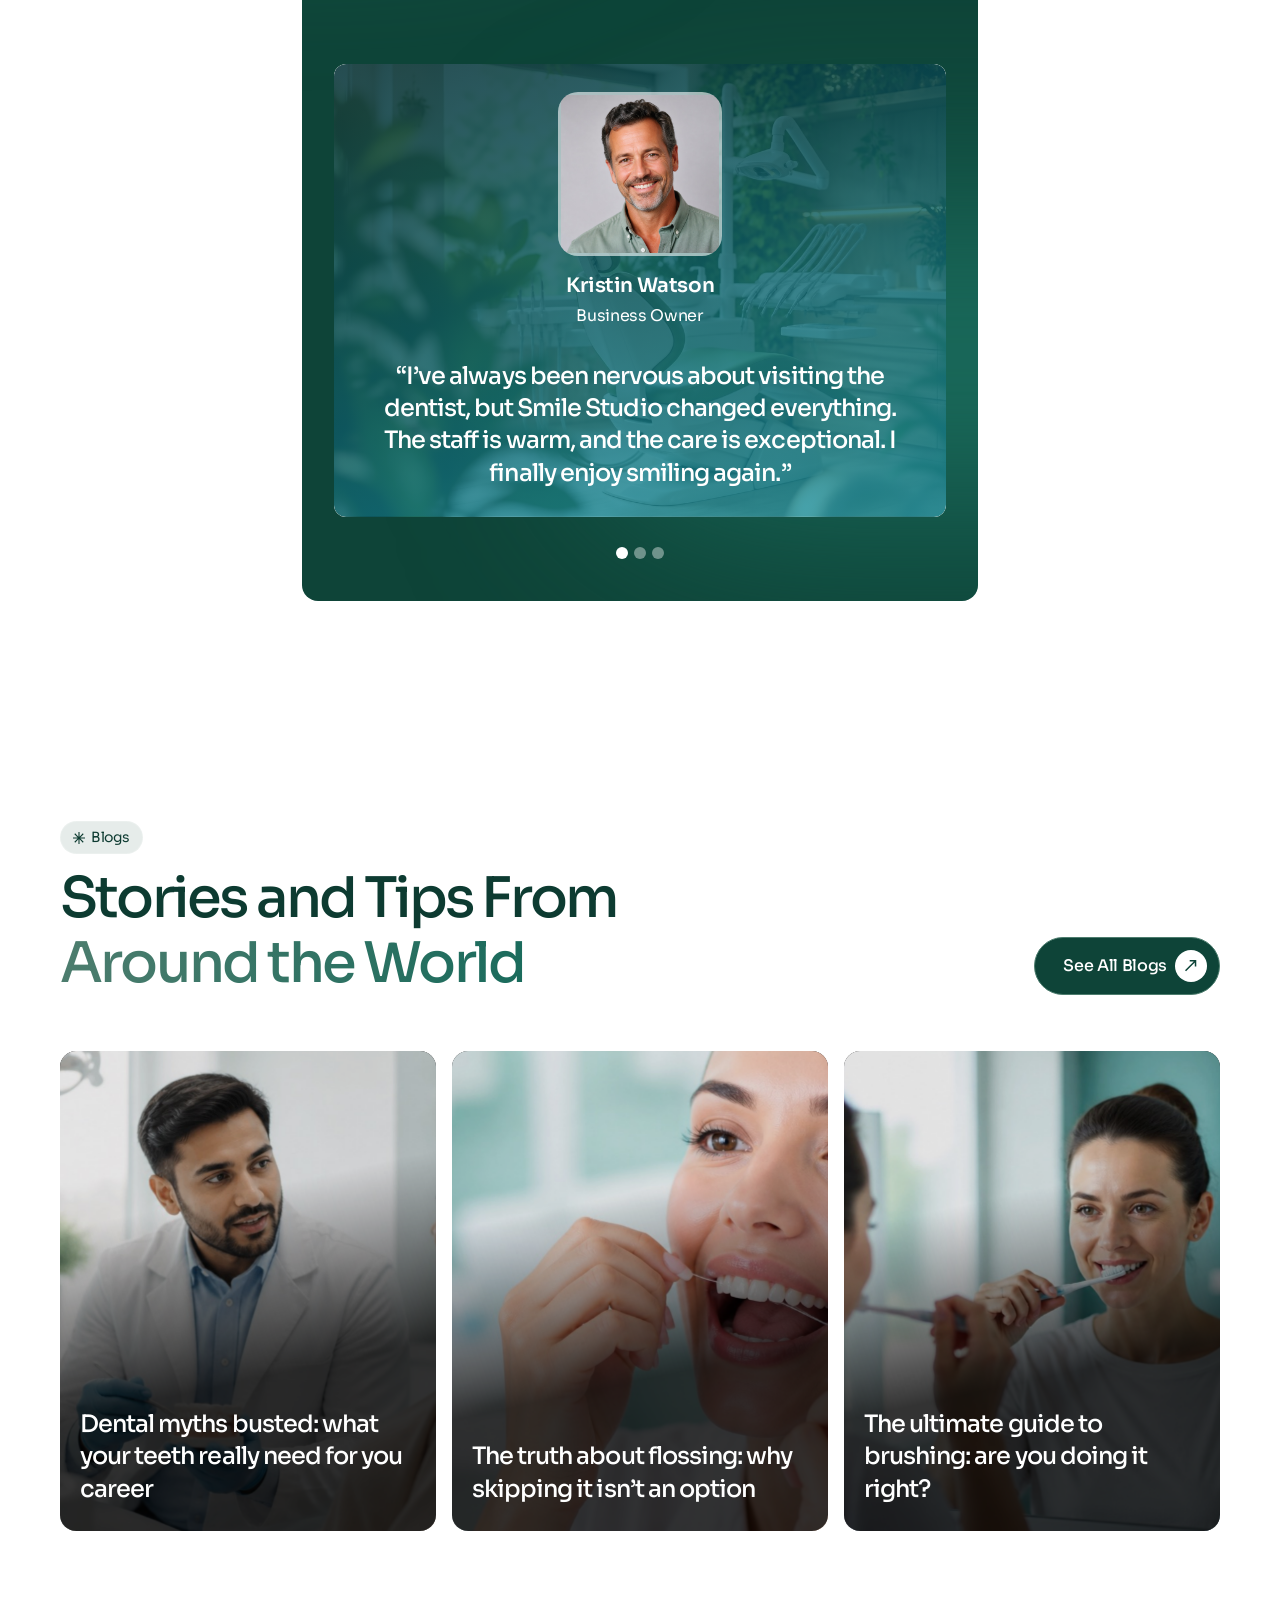
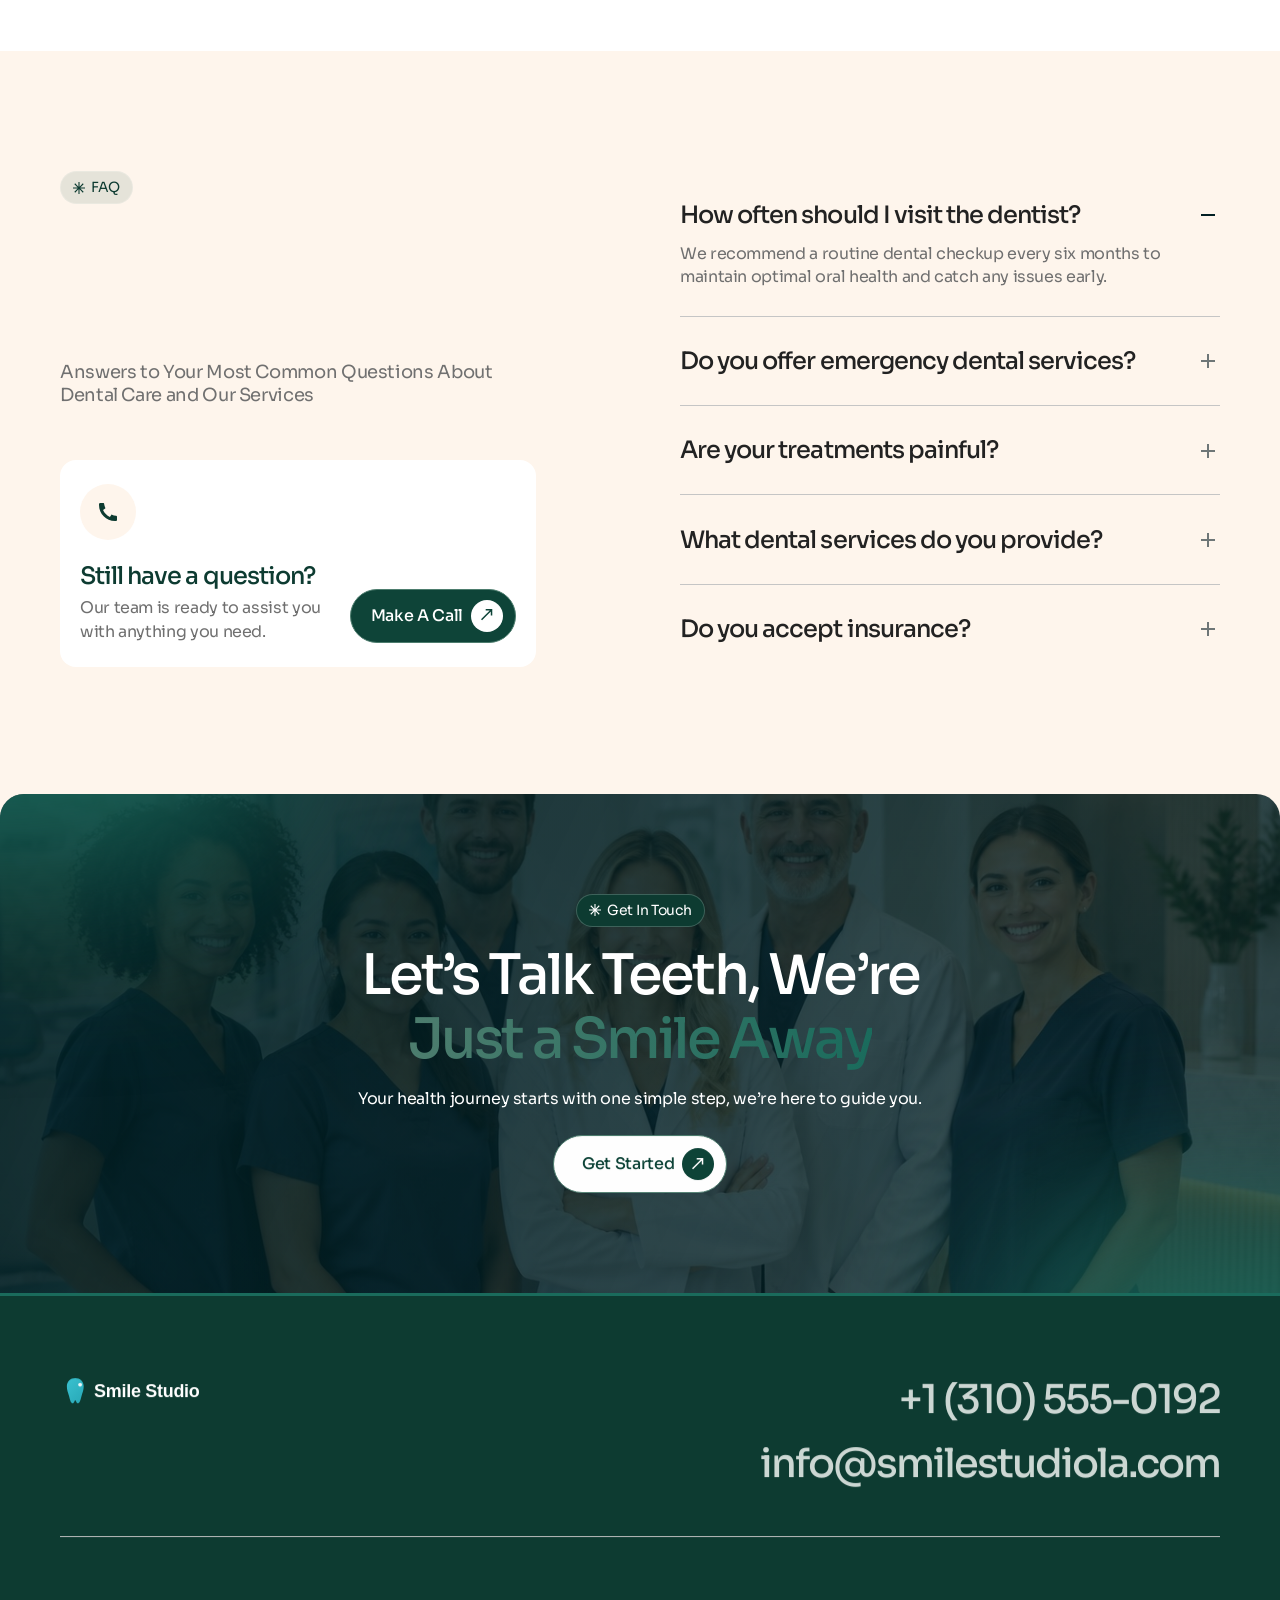
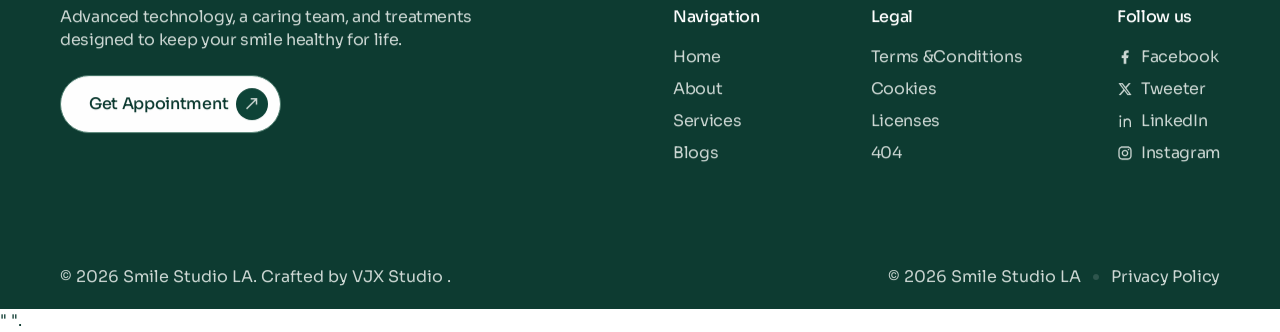
==== commit 4ab9f9dd: "Slider: clean overflow:hidden on wrapper, cards contained, gradients inside, glass arrows at edges" ====
--- a/index.html
+++ b/index.html
@@ -1,4 +1,4 @@
-﻿<!DOCTYPE html>
+<!DOCTYPE html>
 <html lang="en">
     <head>
         <meta charset="utf-8"/>
@@ -16,48 +16,100 @@
         <link href="assets/css/smile-studio.css?v=20260614f" rel="stylesheet" type="text/css"/>
         <link href="assets/css/fonts.css" rel="stylesheet" type="text/css"/>
         <style>
-            /* -- Story Slider: progressive blur + edge fade -- */
+            /* =====================================================
+               STORY SLIDER — CLEAN CLIP + LIQUID GLASS ARROWS
+               ===================================================== */
 
+            /* 1. Clip everything at the container boundary */
             .our-story_element {
-              position: relative;
+                position: relative;
+                overflow: hidden; /* Hard-clips all cards & bleeds */
             }
 
+            /* 2. Gradient fade overlays — sit INSIDE the clipped wrapper */
             .our-story_element::before,
             .our-story_element::after {
-              content: '';
-              position: absolute;
-              top: 0;
-              bottom: 0;
-              width: 22%;
-              z-index: 10;
-              pointer-events: none;
+                content: '';
+                position: absolute;
+                top: 0;
+                bottom: 0;
+                width: 120px;
+                z-index: 10;
+                pointer-events: none;
+            }
+            .our-story_element::before {
+                left: 0;
+                background: linear-gradient(to right,
+                    #fff 0%,
+                    rgba(255,255,255,0.85) 40%,
+                    rgba(255,255,255,0) 100%);
+            }
+            .our-story_element::after {
+                right: 0;
+                background: linear-gradient(to left,
+                    #fff 0%,
+                    rgba(255,255,255,0.85) 40%,
+                    rgba(255,255,255,0) 100%);
             }
 
-            .our-story_element::before {
-              left: 0;
-              background: linear-gradient(to right, #ffffff 0%, rgba(255,255,255,0) 100%);
+            /* 3. Slider: keep its own position context, let mask be full-width */
+            .story_slider.w-slider {
+                overflow: visible !important; /* needed so arrows aren't hard-clipped by .w-slider */
+                position: relative !important;
             }
 
-            .our-story_element::after {
-              right: 0;
-              background: linear-gradient(to left, #ffffff 0%, rgba(255,255,255,0) 100%);
+            /* 4. Slide mask: full-width and hidden so cards clip cleanly */
+            .story-slider_mask.w-slider-mask {
+                width: 100% !important;
+                overflow: hidden !important;
             }
 
-            .story_slider.w-slider,
-            .story-slider_mask.w-slider-mask {
-              overflow: visible !important;
+            /* 5. Liquid glass arrow buttons */
+            .story-slider_arrow-wrap {
+                inset: auto !important;          /* reset webflow's inset:0 stretch */
+                position: absolute !important;
+                top: 50% !important;
+                transform: translateY(-50%) !important;
+                width: 52px !important;
+                height: 52px !important;
+                display: flex !important;
+                align-items: center !important;
+                justify-content: center !important;
+                z-index: 20 !important;
+                cursor: pointer !important;
+                background: rgba(255,255,255,0.45) !important;
+                border: 1px solid rgba(255,255,255,0.7) !important;
+                border-radius: 50% !important;
+                -webkit-backdrop-filter: blur(14px) saturate(180%) !important;
+                backdrop-filter: blur(14px) saturate(180%) !important;
+                box-shadow:
+                    0 6px 28px rgba(13,59,49,0.12),
+                    0 1px 0 rgba(255,255,255,0.85) inset !important;
+                transition: background 0.25s, box-shadow 0.25s, transform 0.25s !important;
+            }
+            .story-slider_arrow-wrap:hover {
+                background: rgba(255,255,255,0.65) !important;
+                box-shadow:
+                    0 10px 36px rgba(13,59,49,0.2),
+                    0 1px 0 rgba(255,255,255,0.95) inset !important;
+                transform: translateY(-50%) scale(1.08) !important;
             }
 
-            .story-slider_slide.w-slide {
-              filter: blur(5px);
-              transition: filter 0.45s ease;
+            /* 6. Arrow positions — inside the slider, sitting in the gradient zone */
+            .w-slider-arrow-left.story-slider_arrow-wrap {
+                left: 20px !important;
+            }
+            .w-slider-arrow-right.story-slider_arrow-wrap {
+                right: 20px !important;
             }
 
-            .story-slider_slide.w-slide.w-active {
-              filter: blur(0px);
+            /* 7. Arrow icon colour */
+            .story-slider_arrow {
+                width: 18px !important;
+                height: auto !important;
+                color: #1a6b5c !important;
             }
         </style>
-        <link href="assets/css/fonts.css" rel="stylesheet" type="text/css"/>
         <script type="text/javascript">
             !function(o, c) {
                 var n = c.documentElement
@@ -72,6 +124,7 @@
         <script src="assets/js/gsap.min.js"></script>
         <script src="assets/js/ScrollTrigger.min.js"></script>
     </head>
+
     <body>
         <div class="page-wrapper">
             <div data-collapse="medium" data-animation="default" data-duration="400" fs-scrolldisable-element="smart-nav" data-easing="ease" data-easing2="ease" role="banner" class="navbar_wrap w-nav">
@@ -364,47 +417,28 @@
                 <section class="section_story">
                     <div class="section-padding padding-120x120">
                         <div class="container">
-
-                            <!-- Section header -->
                             <div class="margin-bottom margin-56px">
                                 <div class="our-story_header">
                                     <div class="content-align-center">
-                                        <div class="margin-bottom margin-12px">
+                                        <div data-w-id="45f1dfd8-7da9-2fd2-e786-deef9a5d04f1" style="-webkit-transform:translate3d(0, 25%, 0) scale3d(1, 1, 1) rotateX(0) rotateY(0) rotateZ(0) skew(0, 0);-moz-transform:translate3d(0, 25%, 0) scale3d(1, 1, 1) rotateX(0) rotateY(0) rotateZ(0) skew(0, 0);-ms-transform:translate3d(0, 25%, 0) scale3d(1, 1, 1) rotateX(0) rotateY(0) rotateZ(0) skew(0, 0);transform:translate3d(0, 25%, 0) scale3d(1, 1, 1) rotateX(0) rotateY(0) rotateZ(0) skew(0, 0);opacity:0" class="margin-bottom margin-12px">
                                             <div class="section_tag">
                                                 <div class="icon_wrap is-small">
-                                                    <svg xmlns="http://www.w3.org/2000/svg" width="100%" viewBox="0 0 12 12" fill="none">
-                                                        <path d="M12 5.45455H7.31455L10.6255 2.14364L9.85636 1.37455L6.54545 4.68545V0H5.45455V4.68545L2.14364 1.37455L1.37455 2.14364L4.68545 5.45455H0V6.54545H4.68545L1.37455 9.85636L2.14364 10.6255L5.45455 7.31455V12H6.54545V7.31455L9.85636 10.6255L10.6255 9.85636L7.31455 6.54545H12V5.45455Z" fill="currentColor"/>
+                                                    <svg xmlns="http://www.w3.org/2000/svg" width="100%" viewBox="0 0 12 12" fill="none" vector-effect="non-scaling-stroke" preserveAspectRatio="none">
+                                                        <path d="M12 5.45455H7.31455L10.6255 2.14364L9.85636 1.37455L6.54545 4.68545V0H5.45455V4.68545L2.14364 1.37455L1.37455 2.14364L4.68545 5.45455H0V6.54545H4.68545L1.37455 9.85636L2.14364 10.6255L5.45455 7.31455V12H6.54545V7.31455L9.85636 10.6255L10.6255 9.85636L7.31455 6.54545H12V5.45455Z" fill="currentColor"></path>
                                                     </svg>
                                                 </div>
                                                 <div>Our Story</div>
                                             </div>
                                         </div>
-                                        <h2>
-                                            Redefining Dental Care with Trust, Innovation in
-                                            <span class="text-highlighted">Dental Wellness</span>
+                                        <h2 text-split="" data-w-id="89d2c27f-ce49-39b1-4d32-4b51356a9834" style="-webkit-transform:translate3d(0, 25%, 0) scale3d(1, 1, 1) rotateX(0) rotateY(0) rotateZ(0) skew(0, 0);-moz-transform:translate3d(0, 25%, 0) scale3d(1, 1, 1) rotateX(0) rotateY(0) rotateZ(0) skew(0, 0);-ms-transform:translate3d(0, 25%, 0) scale3d(1, 1, 1) rotateX(0) rotateY(0) rotateZ(0) skew(0, 0);transform:translate3d(0, 25%, 0) scale3d(1, 1, 1) rotateX(0) rotateY(0) rotateZ(0) skew(0, 0);opacity:0">
+                                            Redefining Dental Care with Trust, Innovation in <span class="text-highlighted">Dental Wellness</span>
                                         </h2>
                                     </div>
                                 </div>
                             </div>
-
-                            <!-- Slider wrapper -->
-                            <div class="our-story_element">
-                                <div
-                                    data-delay="4000"
-                                    data-animation="slide"
-                                    class="story_slider w-slider"
-                                    data-autoplay="true"
-                                    data-easing="ease"
-                                    data-hide-arrows="false"
-                                    data-disable-swipe="false"
-                                    data-autoplay-limit="0"
-                                    data-nav-spacing="3"
-                                    data-duration="400"
-                                    data-infinite="true"
-                                >
+                            <div data-w-id="50d20822-b82e-29fa-5a00-90a7c3dad777" style="-webkit-transform:translate3d(0, 25%, 0) scale3d(1, 1, 1) rotateX(0) rotateY(0) rotateZ(0) skew(0, 0);-moz-transform:translate3d(0, 25%, 0) scale3d(1, 1, 1) rotateX(0) rotateY(0) rotateZ(0) skew(0, 0);-ms-transform:translate3d(0, 25%, 0) scale3d(1, 1, 1) rotateX(0) rotateY(0) rotateZ(0) skew(0, 0);transform:translate3d(0, 25%, 0) scale3d(1, 1, 1) rotateX(0) rotateY(0) rotateZ(0) skew(0, 0);opacity:0" class="our-story_element">
+                                <div data-delay="4000" data-animation="slide" class="story_slider w-slider" data-autoplay="true" data-easing="ease" data-hide-arrows="false" data-disable-swipe="false" data-autoplay-limit="0" data-nav-spacing="3" data-duration="400" data-infinite="true">
                                     <div class="story-slider_mask w-slider-mask">
-
-                                        <!-- Slide 1 - 92% Comfort & Care -->
                                         <div class="story-slider_slide w-slide">
                                             <div class="our-story_item">
                                                 <div class="our-story_item-content">
@@ -430,8 +464,6 @@
                                                 </div>
                                             </div>
                                         </div>
-
-                                        <!-- Slide 2 - 3/4 Trusted by Community -->
                                         <div class="story-slider_slide w-slide">
                                             <div class="our-story_item">
                                                 <div class="our-story_item-content">
@@ -449,7 +481,7 @@
                                                         </div>
                                                     </div>
                                                     <div class="our-story_item-title_wrap">
-                                                        <h3 class="our-story_item-title">New patients come from word-of-mouth referrals the care</h3>
+                                                        <h3 class="our-story_item-title">New patients come from word-of-mouth referrals the care </h3>
                                                     </div>
                                                 </div>
                                                 <div class="our-story_item-image_wrap">
@@ -457,8 +489,6 @@
                                                 </div>
                                             </div>
                                         </div>
-
-                                        <!-- Slide 3 - 7 Mi Quick & Accessible -->
                                         <div class="story-slider_slide w-slide">
                                             <div class="our-story_item">
                                                 <div class="our-story_item-content">
@@ -476,7 +506,7 @@
                                                         </div>
                                                     </div>
                                                     <div class="our-story_item-title_wrap">
-                                                        <h3 class="our-story_item-title">Just 7 minutes is the average wait time before being seen</h3>
+                                                        <h3 class="our-story_item-title">Just 7 minutes is the average wait time before being seen </h3>
                                                     </div>
                                                 </div>
                                                 <div class="our-story_item-image_wrap">
@@ -484,8 +514,6 @@
                                                 </div>
                                             </div>
                                         </div>
-
-                                        <!-- Slide 4 - 24/7 Emergency Support -->
                                         <div class="story-slider_slide w-slide">
                                             <div class="our-story_item">
                                                 <div class="our-story_item-content">
@@ -511,8 +539,6 @@
                                                 </div>
                                             </div>
                                         </div>
-
-                                        <!-- Slide 5 - 85% Healthy Habits -->
                                         <div class="story-slider_slide w-slide">
                                             <div class="our-story_item">
                                                 <div class="our-story_item-content">
@@ -530,7 +556,7 @@
                                                         </div>
                                                     </div>
                                                     <div class="our-story_item-title_wrap">
-                                                        <h3 class="our-story_item-title">We're proud to help our community stay ahead of dental</h3>
+                                                        <h3 class="our-story_item-title">We’re proud to help our community stay ahead of dental </h3>
                                                     </div>
                                                 </div>
                                                 <div class="our-story_item-image_wrap">
@@ -538,10 +564,126 @@
                                                 </div>
                                             </div>
                                         </div>
-
-                                    </div><!-- /.w-slider-mask -->
-
-                                    <!-- Nav arrows -->
+                                        <div class="story-slider_slide w-slide">
+                                            <div class="our-story_list">
+                                                <div class="our-story_item">
+                                                    <div class="our-story_item-content">
+                                                        <div class="our-story_item-header">
+                                                            <div class="our-story_item-info">
+                                                                <div class="our-story_item-info_number">92%</div>
+                                                                <div class="our-story_item-info_text">Comfort &amp;Care</div>
+                                                            </div>
+                                                            <div class="our-story_item-progress">
+                                                                <div class="our-story_item-progress_block is-progress"></div>
+                                                                <div class="our-story_item-progress_block"></div>
+                                                                <div class="our-story_item-progress_block"></div>
+                                                                <div class="our-story_item-progress_block"></div>
+                                                                <div class="our-story_item-progress_block"></div>
+                                                            </div>
+                                                        </div>
+                                                        <div class="our-story_item-title_wrap">
+                                                            <h3 class="our-story_item-title">Patients say they feel less anxious during visits with us</h3>
+                                                        </div>
+                                                    </div>
+                                                    <div class="our-story_item-image_wrap">
+                                                        <img src="assets/img/gen_our-story-image-1.jpg" loading="lazy" sizes="(max-width: 820px) 100vw, 820px" srcset="assets/img/gen_our-story-image-1.jpg 500w, assets/img/gen_our-story-image-1.jpg 800w, assets/img/gen_our-story-image-1.jpg 820w" alt="Story image" class="our-story_item-image"/>
+                                                    </div>
+                                                </div>
+                                                <div class="our-story_item">
+                                                    <div class="our-story_item-content">
+                                                        <div class="our-story_item-header">
+                                                            <div class="our-story_item-info">
+                                                                <div class="our-story_item-info_number">3/4</div>
+                                                                <div class="our-story_item-info_text">Trusted by Community</div>
+                                                            </div>
+                                                            <div class="our-story_item-progress">
+                                                                <div class="our-story_item-progress_block is-progress"></div>
+                                                                <div class="our-story_item-progress_block is-progress"></div>
+                                                                <div class="our-story_item-progress_block"></div>
+                                                                <div class="our-story_item-progress_block"></div>
+                                                                <div class="our-story_item-progress_block"></div>
+                                                            </div>
+                                                        </div>
+                                                        <div class="our-story_item-title_wrap">
+                                                            <h3 class="our-story_item-title">New patients come from word-of-mouth referrals the care </h3>
+                                                        </div>
+                                                    </div>
+                                                    <div class="our-story_item-image_wrap">
+                                                        <img src="assets/img/gen_our-story-image-2.jpg" loading="lazy" sizes="(max-width: 820px) 100vw, 820px" srcset="assets/img/gen_our-story-image-2.jpg 500w, assets/img/gen_our-story-image-2.jpg 800w, assets/img/gen_our-story-image-2.jpg 820w" alt="Story image" class="our-story_item-image"/>
+                                                    </div>
+                                                </div>
+                                                <div class="our-story_item">
+                                                    <div class="our-story_item-content">
+                                                        <div class="our-story_item-header">
+                                                            <div class="our-story_item-info">
+                                                                <div class="our-story_item-info_number">7 Mi</div>
+                                                                <div class="our-story_item-info_text">Quick &amp;Accessible</div>
+                                                            </div>
+                                                            <div class="our-story_item-progress">
+                                                                <div class="our-story_item-progress_block is-progress"></div>
+                                                                <div class="our-story_item-progress_block is-progress"></div>
+                                                                <div class="our-story_item-progress_block is-progress"></div>
+                                                                <div class="our-story_item-progress_block"></div>
+                                                                <div class="our-story_item-progress_block"></div>
+                                                            </div>
+                                                        </div>
+                                                        <div class="our-story_item-title_wrap">
+                                                            <h3 class="our-story_item-title">Just 7 minutes is the average wait time before being seen </h3>
+                                                        </div>
+                                                    </div>
+                                                    <div class="our-story_item-image_wrap">
+                                                        <img src="assets/img/gen_our-story-image-3.jpg" loading="lazy" sizes="(max-width: 820px) 100vw, 820px" srcset="assets/img/gen_our-story-image-3.jpg 500w, assets/img/gen_our-story-image-3.jpg 800w, assets/img/gen_our-story-image-3.jpg 820w" alt="Story image" class="our-story_item-image"/>
+                                                    </div>
+                                                </div>
+                                                <div class="our-story_item">
+                                                    <div class="our-story_item-content">
+                                                        <div class="our-story_item-header">
+                                                            <div class="our-story_item-info">
+                                                                <div class="our-story_item-info_number">24/7</div>
+                                                                <div class="our-story_item-info_text">Emergency Support</div>
+                                                            </div>
+                                                            <div class="our-story_item-progress">
+                                                                <div class="our-story_item-progress_block is-progress"></div>
+                                                                <div class="our-story_item-progress_block is-progress"></div>
+                                                                <div class="our-story_item-progress_block is-progress"></div>
+                                                                <div class="our-story_item-progress_block is-progress"></div>
+                                                                <div class="our-story_item-progress_block"></div>
+                                                            </div>
+                                                        </div>
+                                                        <div class="our-story_item-title_wrap">
+                                                            <h3 class="our-story_item-title">Experiencing sudden pain, injury or issues? Our team is here for you 24/7.</h3>
+                                                        </div>
+                                                    </div>
+                                                    <div class="our-story_item-image_wrap">
+                                                        <img src="assets/img/gen_our-story-image-4.jpg" loading="lazy" sizes="(max-width: 820px) 100vw, 820px" srcset="assets/img/gen_our-story-image-4.jpg 500w, assets/img/gen_our-story-image-4.jpg 800w, assets/img/gen_our-story-image-4.jpg 820w" alt="Story image" class="our-story_item-image"/>
+                                                    </div>
+                                                </div>
+                                                <div class="our-story_item">
+                                                    <div class="our-story_item-content">
+                                                        <div class="our-story_item-header">
+                                                            <div class="our-story_item-info">
+                                                                <div class="our-story_item-info_number">85%</div>
+                                                                <div class="our-story_item-info_text">Healthy Habits</div>
+                                                            </div>
+                                                            <div class="our-story_item-progress">
+                                                                <div class="our-story_item-progress_block is-progress"></div>
+                                                                <div class="our-story_item-progress_block is-progress"></div>
+                                                                <div class="our-story_item-progress_block is-progress"></div>
+                                                                <div class="our-story_item-progress_block is-progress"></div>
+                                                                <div class="our-story_item-progress_block is-progress"></div>
+                                                            </div>
+                                                        </div>
+                                                        <div class="our-story_item-title_wrap">
+                                                            <h3 class="our-story_item-title">We’re proud to help our community stay ahead of dental </h3>
+                                                        </div>
+                                                    </div>
+                                                    <div class="our-story_item-image_wrap">
+                                                        <img src="assets/img/gen_our-story-image-5.jpg" loading="lazy" sizes="(max-width: 820px) 100vw, 820px" srcset="assets/img/gen_our-story-image-5.jpg 500w, assets/img/gen_our-story-image-5.jpg 800w, assets/img/gen_our-story-image-5.jpg 820w" alt="Story image" class="our-story_item-image"/>
+                                                    </div>
+                                                </div>
+                                            </div>
+                                        </div>
+                                    </div>
                                     <div class="story-slider_arrow-wrap w-slider-arrow-left">
                                         <svg xmlns="http://www.w3.org/2000/svg" width="100%" viewBox="0 0 18 12" fill="none" vector-effect="non-scaling-stroke" preserveAspectRatio="none" class="story-slider_arrow">
                                             <path d="M17.0608 5.53027L1.48932 5.53031M6.06073 0.530273L1.06077 5.53031L6.06077 10.5303" stroke="currentColor" stroke-width="1.5"></path>
@@ -552,14 +694,10 @@
                                             <path d="M0 5.53027L15.5715 5.53024M11.0001 10.5303L16 5.53023L11 0.530273" stroke="currentColor" stroke-width="1.5"></path>
                                         </svg>
                                     </div>
-
-                                    <!-- Dot nav -->
                                     <div class="slide-nav w-slider-nav w-round"></div>
-
-                                </div><!-- /.w-slider -->
-                            </div><!-- /.our-story_element -->
-
-                        </div><!-- /.container -->
+                                </div>
+                            </div>
+                        </div>
                     </div>
                 </section>
                 <section class="section_service">
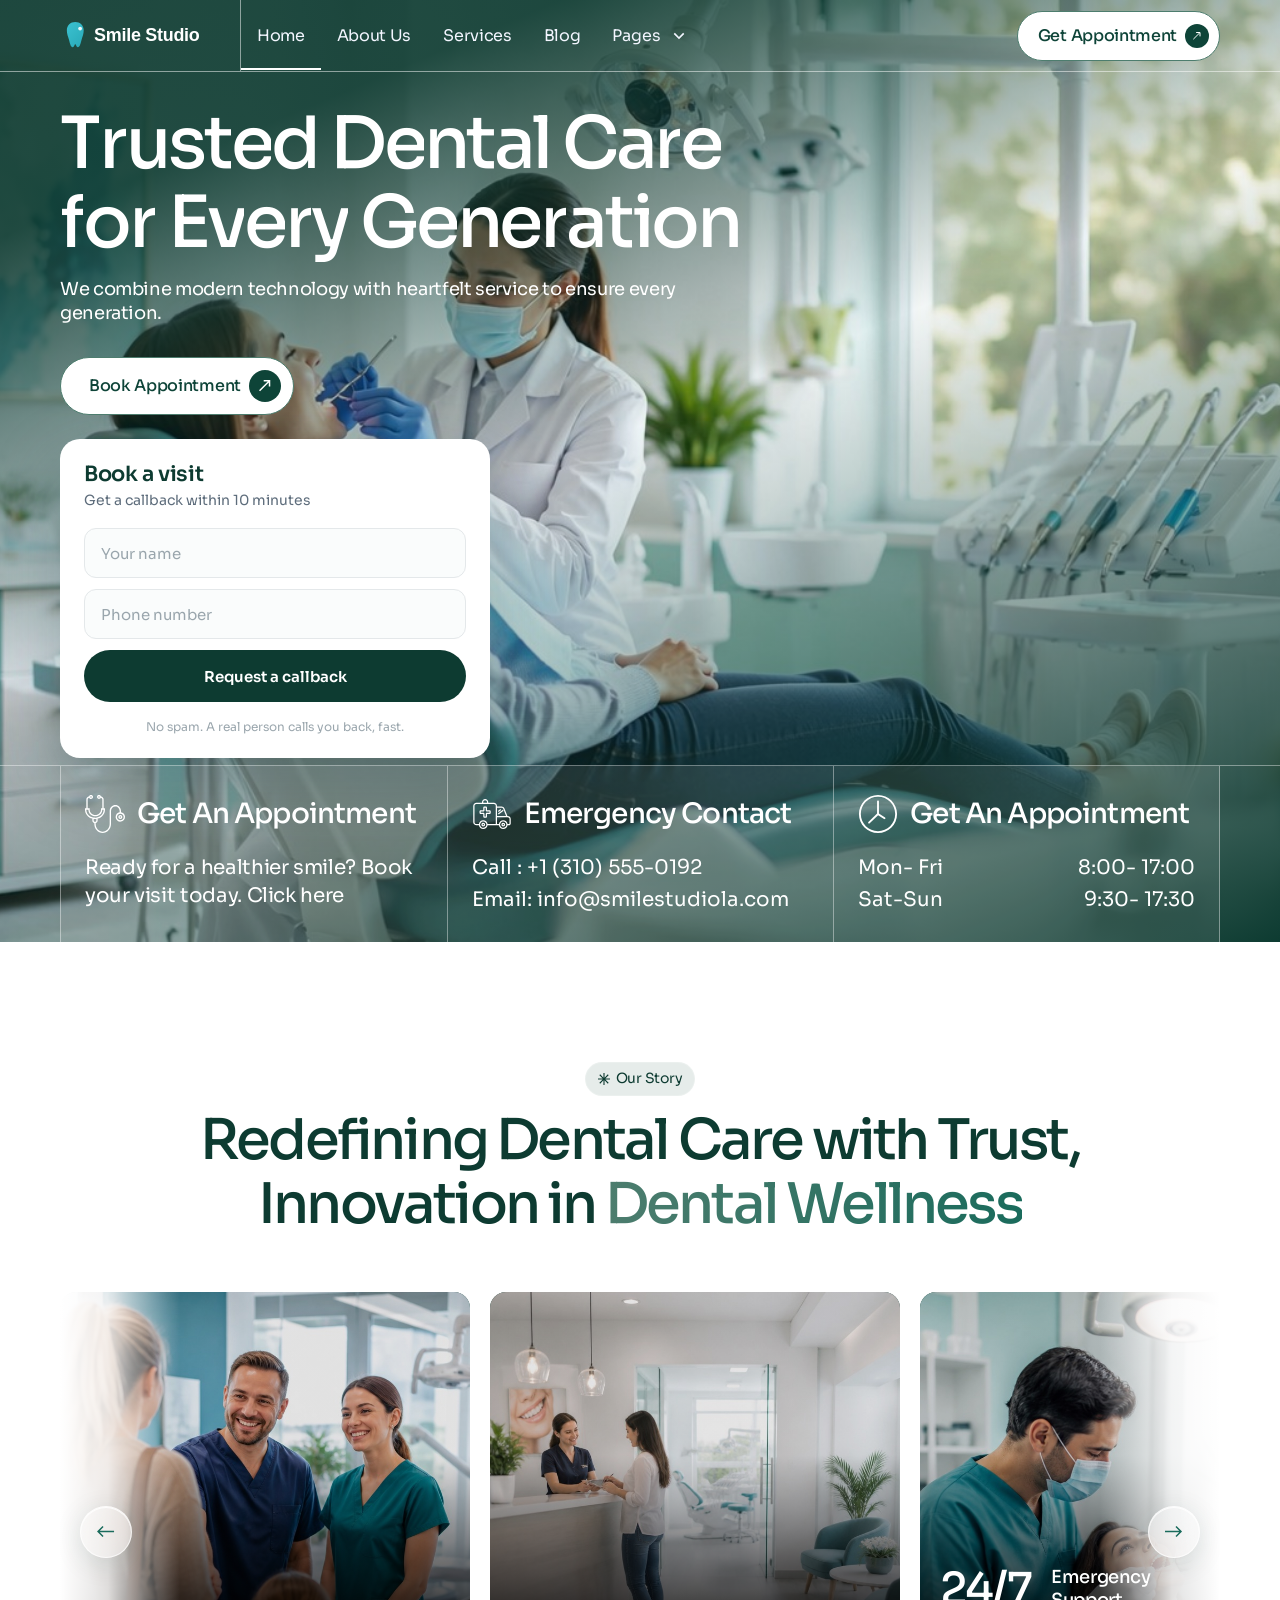
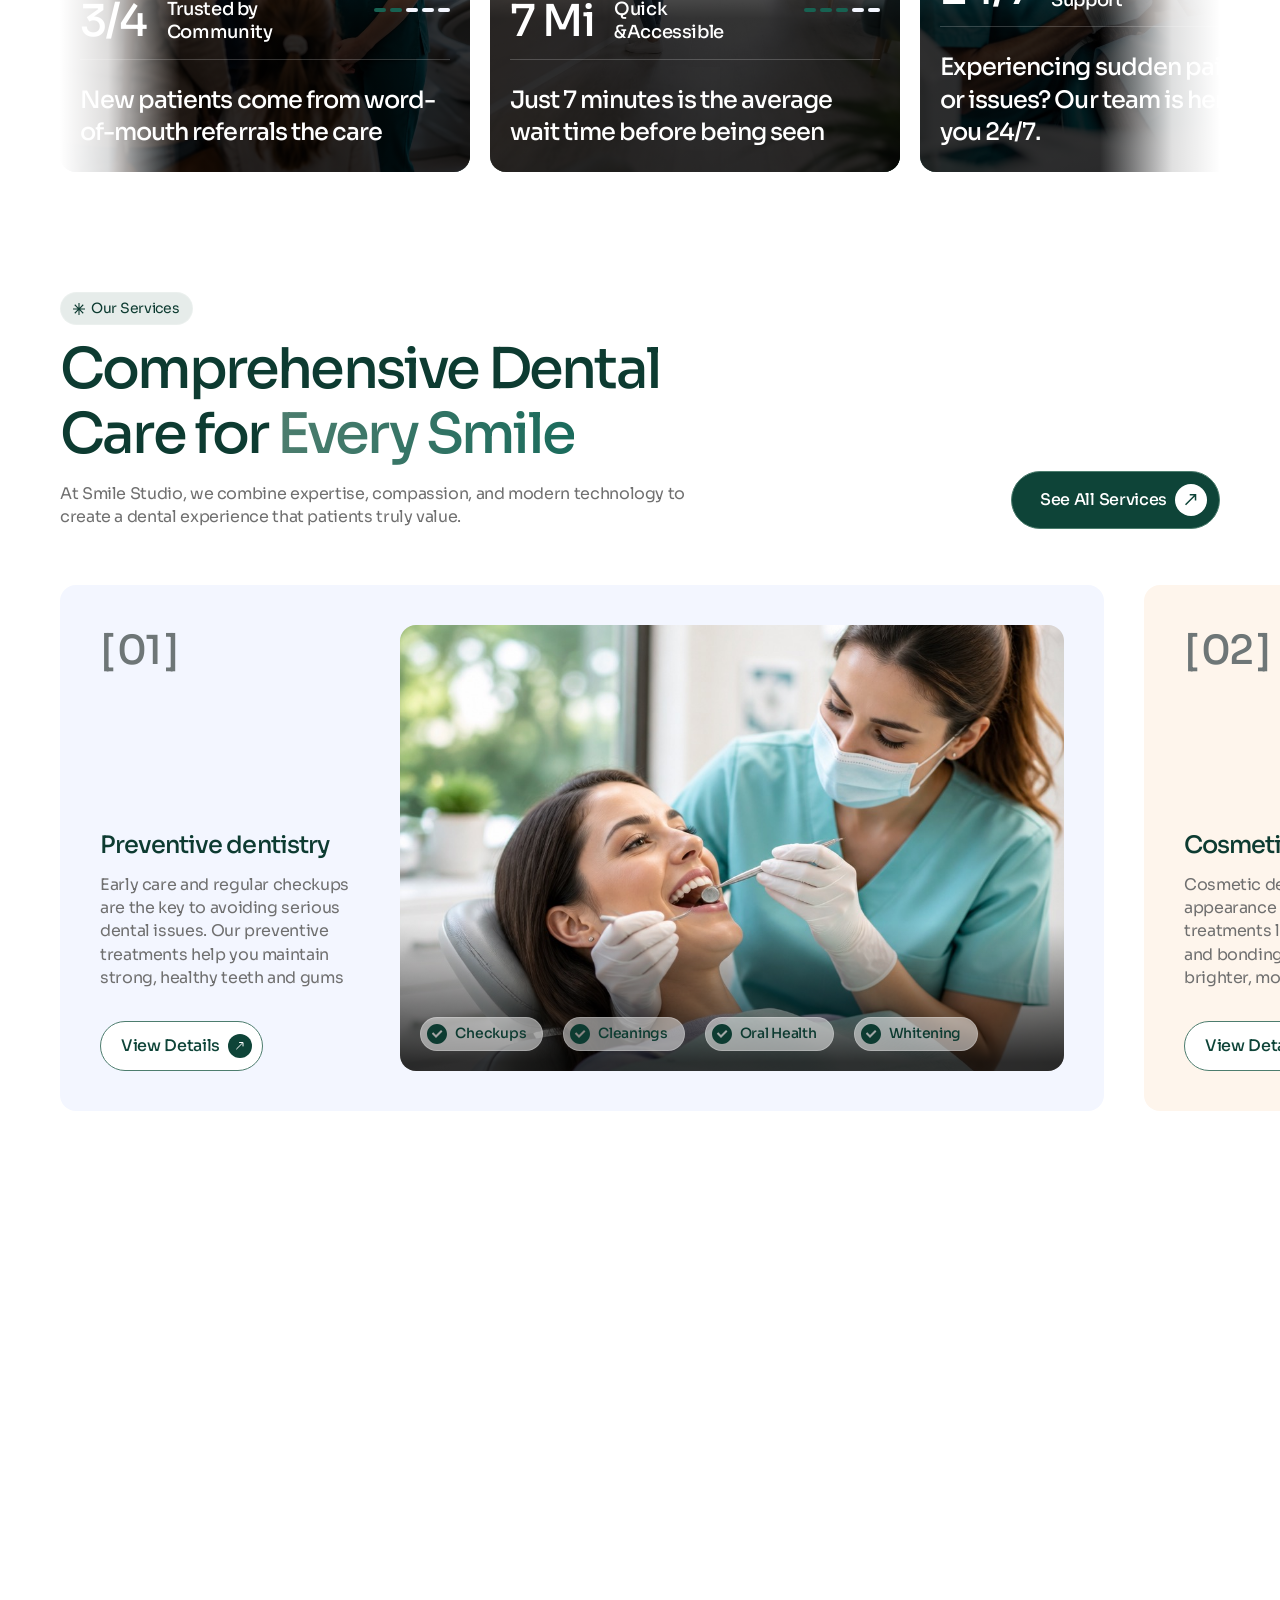
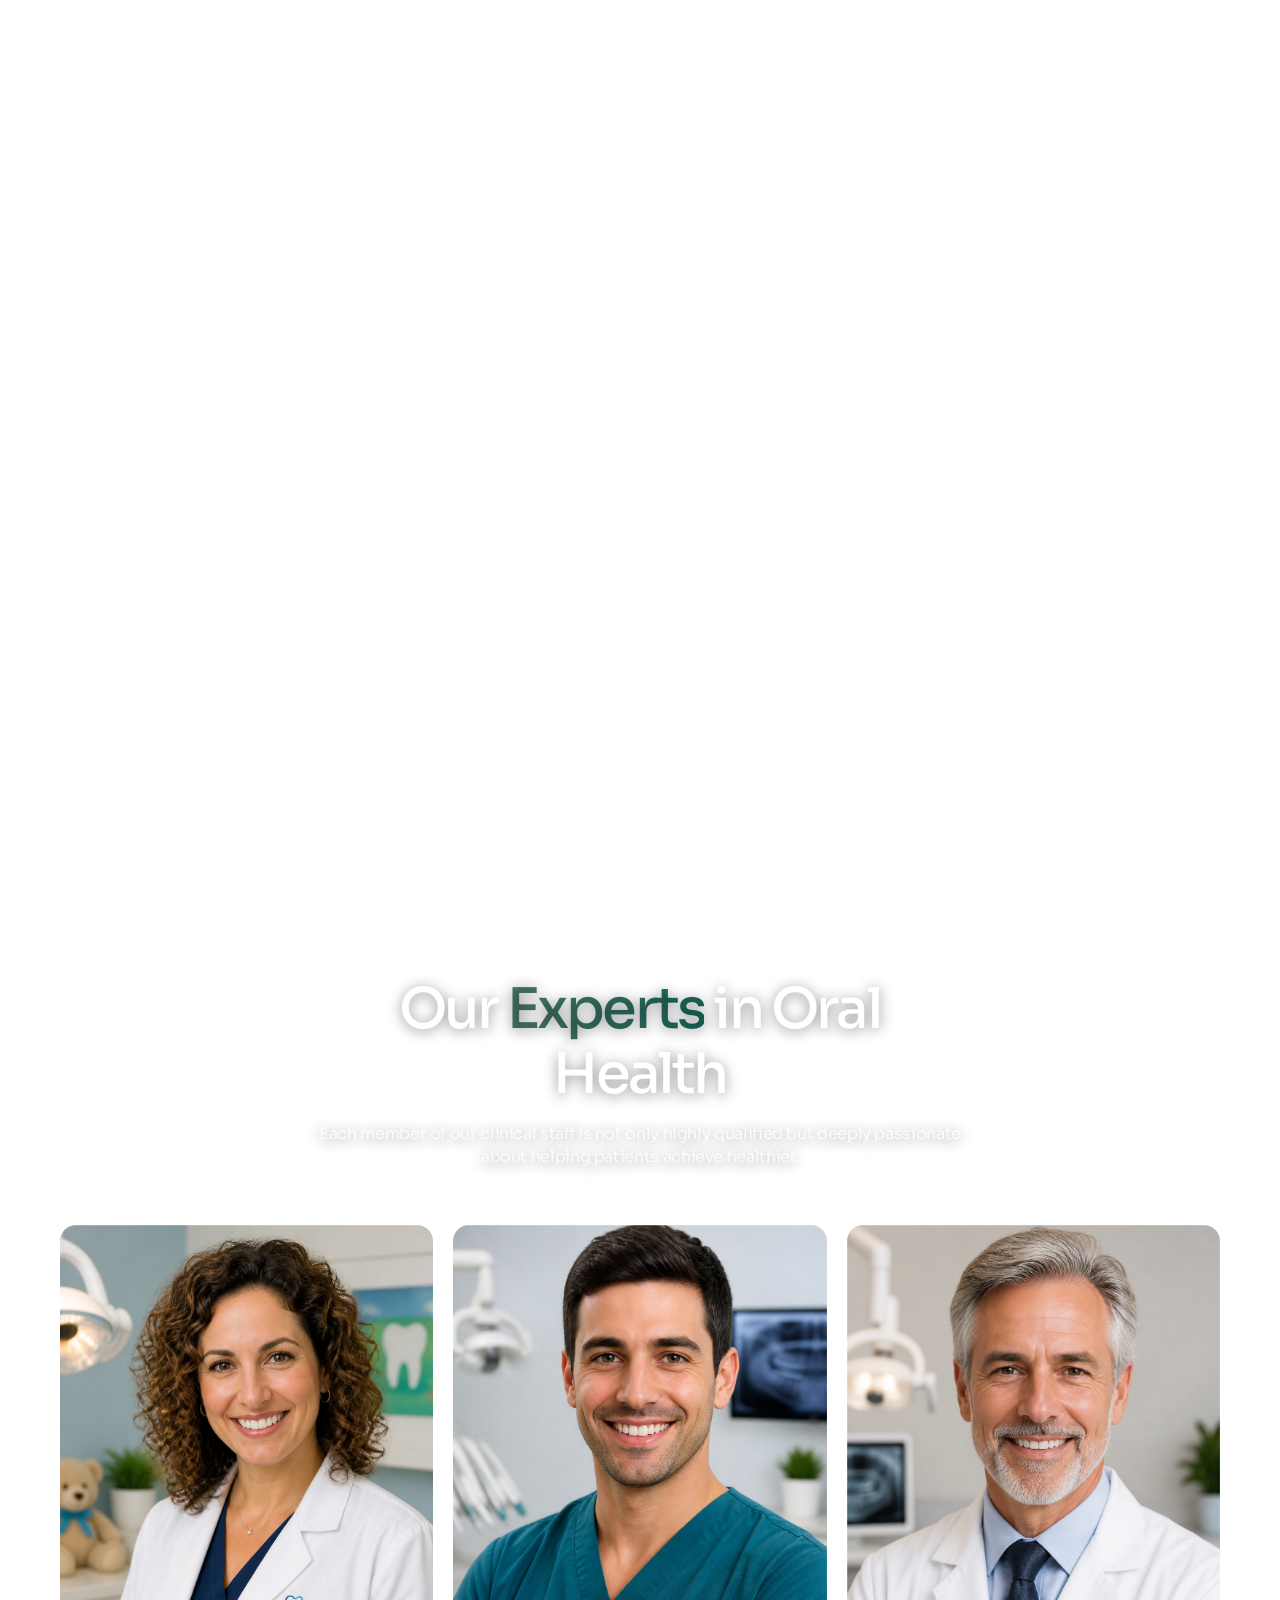
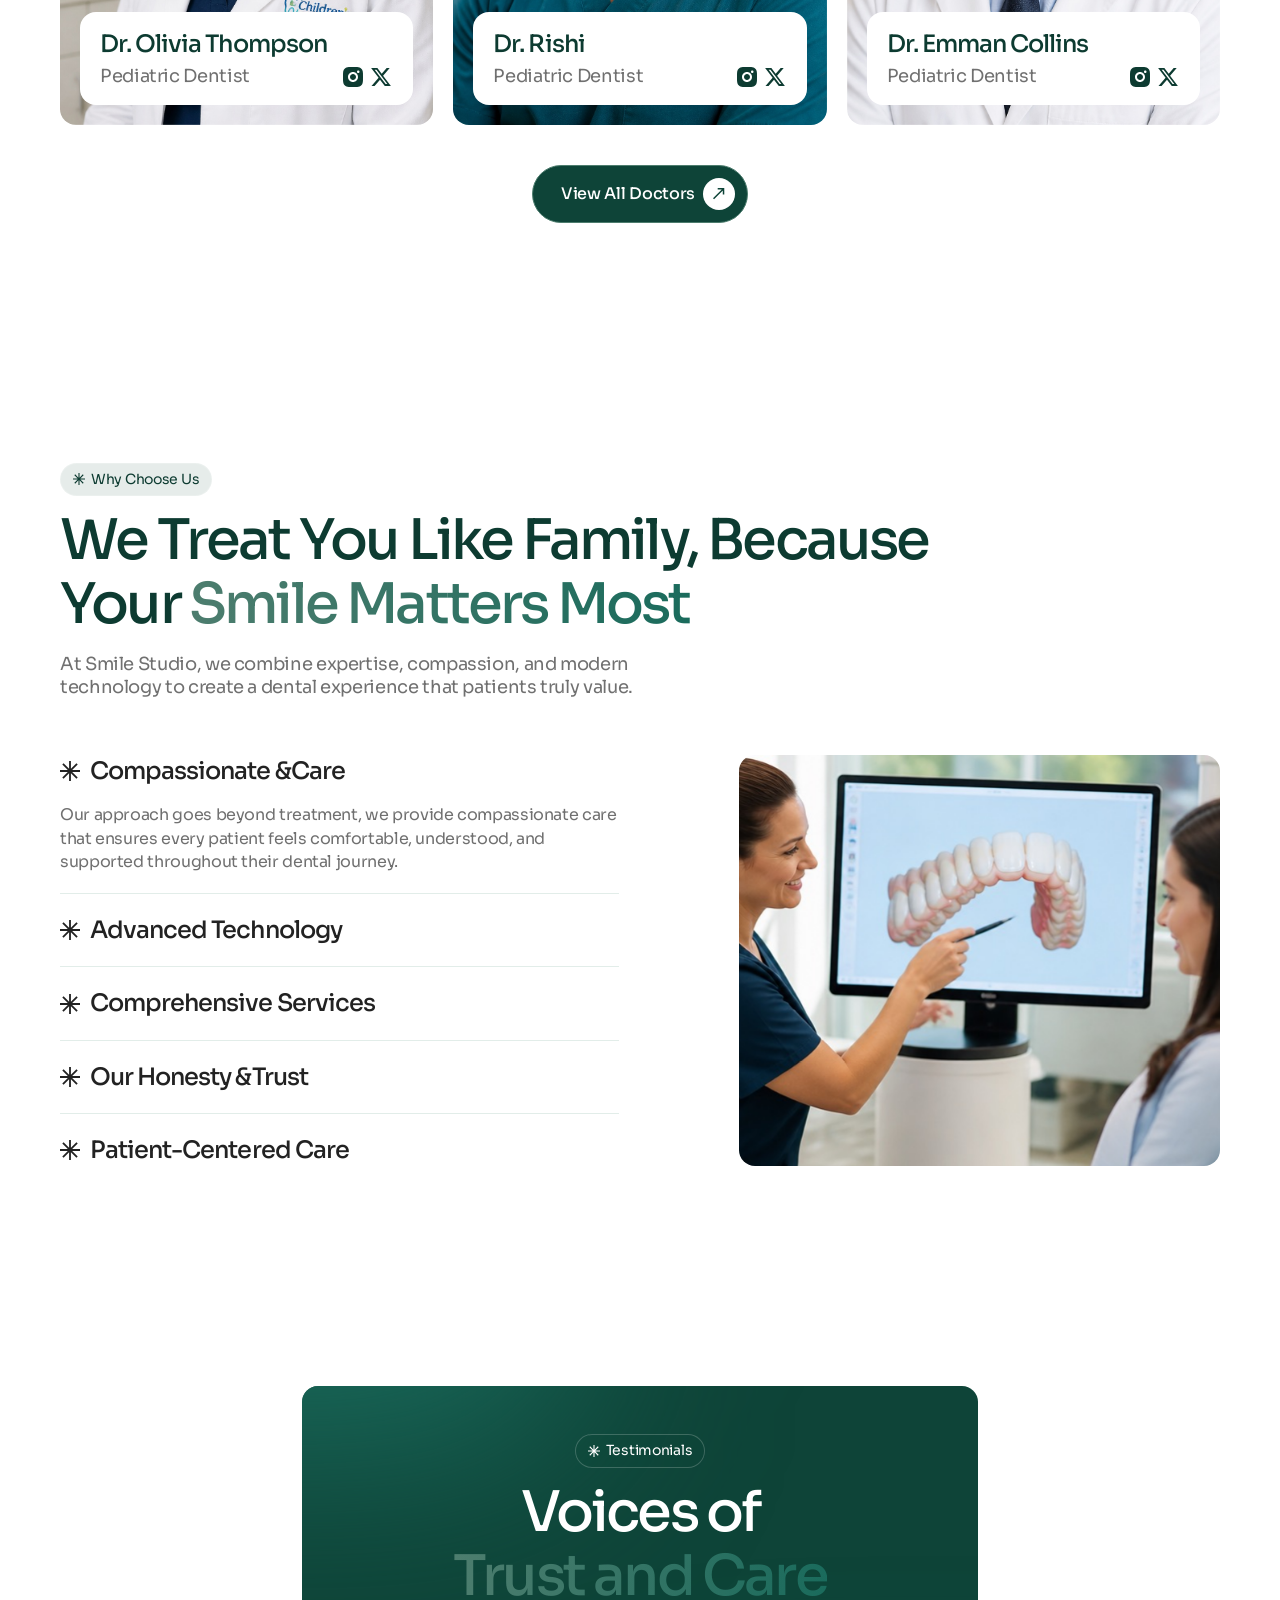
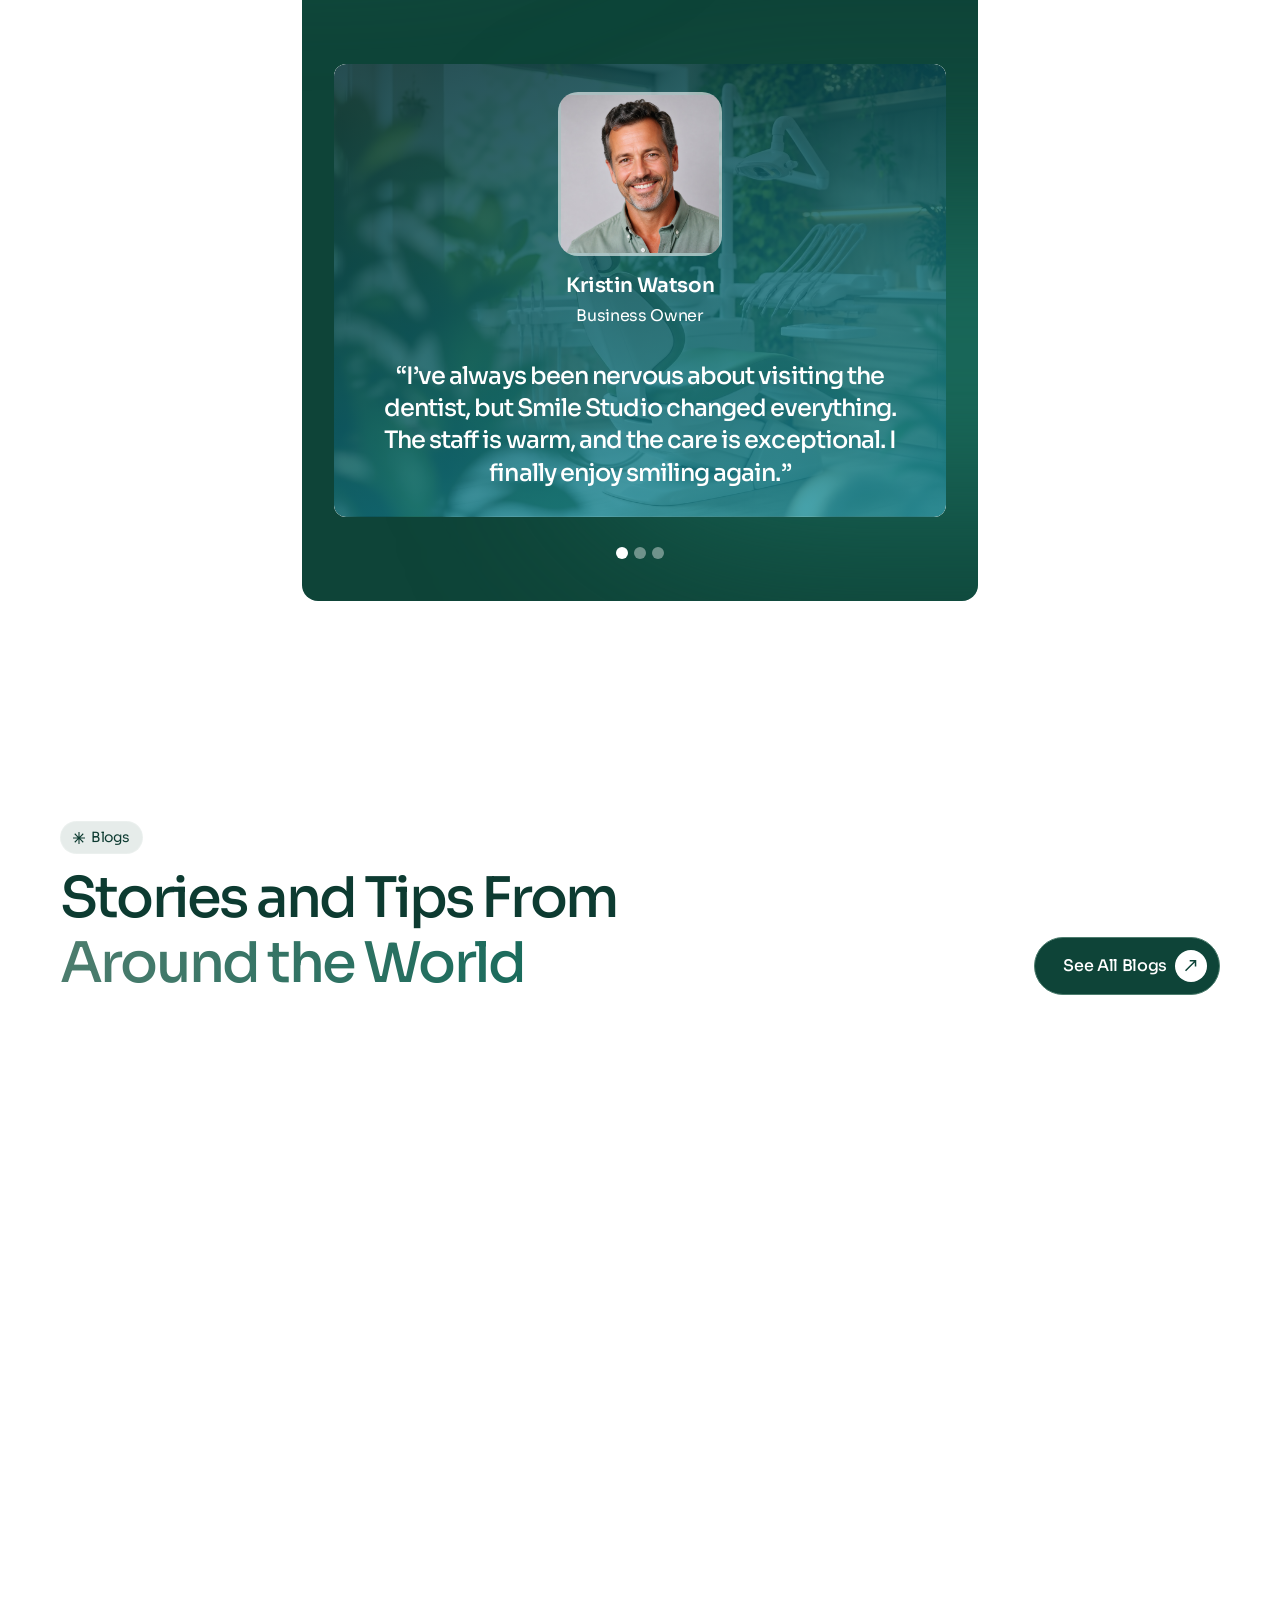
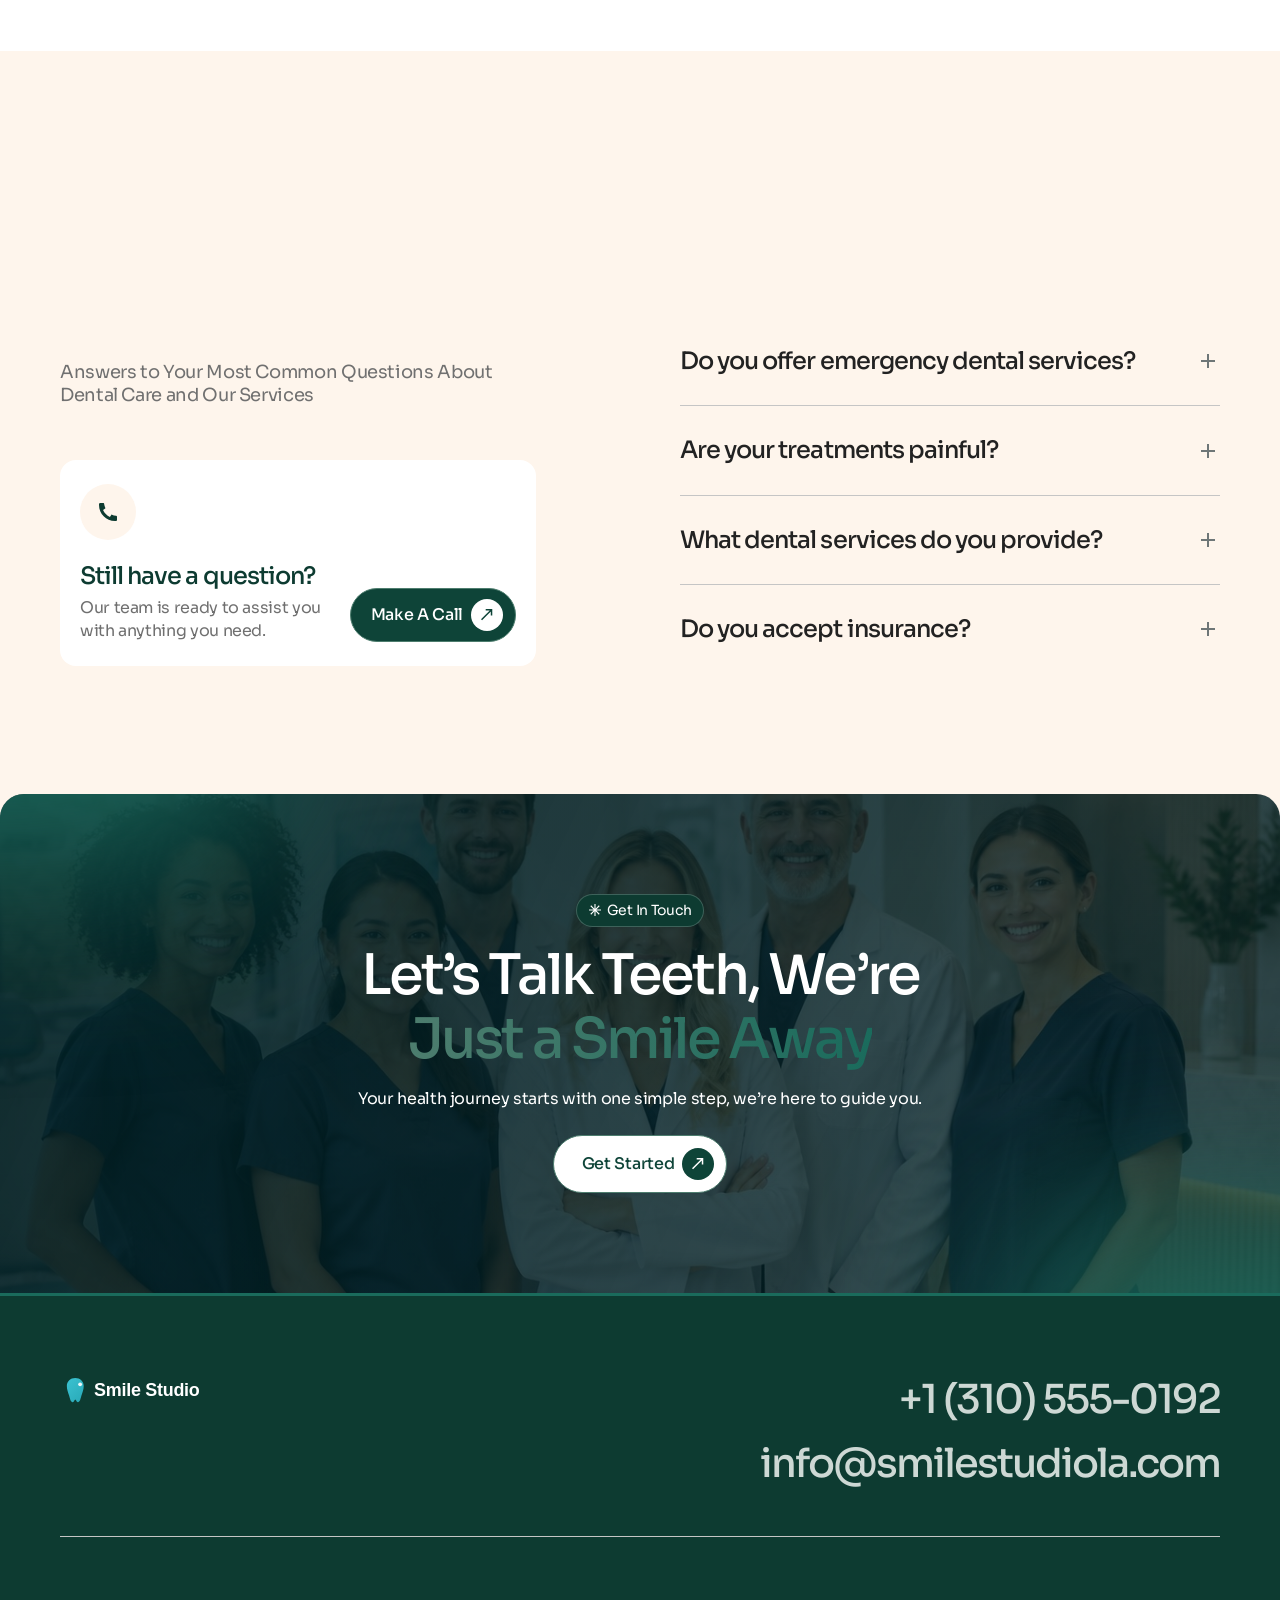
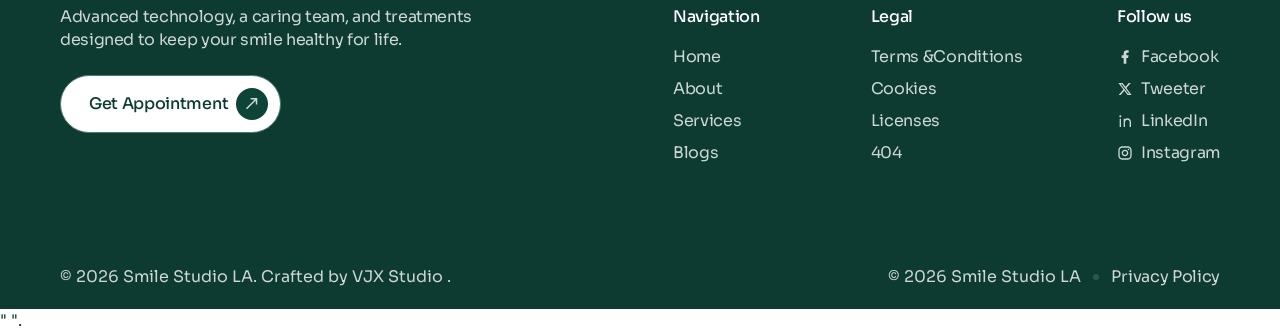
==== commit cd4ace95: "Slider: revert to user layout request - strictly contain inside our-story_element max-width" ====
--- a/index.html
+++ b/index.html
@@ -17,16 +17,21 @@
         <link href="assets/css/fonts.css" rel="stylesheet" type="text/css"/>
         <style>
             /* =====================================================
-               STORY SLIDER — CLEAN CLIP + LIQUID GLASS ARROWS
+               STORY SLIDER — CONTAINED LAYOUT
                ===================================================== */
 
-            /* 1. Clip everything at the container boundary */
+            /* 1. The wrapper holds the slider and gradient overlays.
+                  Limit max-width to match main container and center it.
+                  Hard-clip any bleeding cards. */
             .our-story_element {
                 position: relative;
-                overflow: hidden; /* Hard-clips all cards & bleeds */
+                width: 100%;
+                max-width: 1160px; /* Aligns with main page container */
+                margin: 0 auto;    /* Center the container */
+                overflow: hidden;  /* Cut off cards past the gradient */
             }
 
-            /* 2. Gradient fade overlays — sit INSIDE the clipped wrapper */
+            /* 2. Gradient fade overlays — sit inside the clipped wrapper at the edges */
             .our-story_element::before,
             .our-story_element::after {
                 content: '';
@@ -52,16 +57,15 @@
                     rgba(255,255,255,0) 100%);
             }
 
-            /* 3. Slider: keep its own position context, let mask be full-width */
+            /* 3. Slider itself */
             .story_slider.w-slider {
-                overflow: visible !important; /* needed so arrows aren't hard-clipped by .w-slider */
+                overflow: visible !important;
                 position: relative !important;
             }
 
-            /* 4. Slide mask: full-width and hidden so cards clip cleanly */
+            /* 4. Remove the width:100% mask hack that broke Webflow */
             .story-slider_mask.w-slider-mask {
-                width: 100% !important;
-                overflow: hidden !important;
+                overflow: visible !important; /* Let cards flow side-by-side naturally, clipping is handled by .our-story_element */
             }
 
             /* 5. Liquid glass arrow buttons */
@@ -95,7 +99,7 @@
                 transform: translateY(-50%) scale(1.08) !important;
             }
 
-            /* 6. Arrow positions — inside the slider, sitting in the gradient zone */
+            /* 6. Arrow positions — inside the wrapper, sitting in the gradient zone */
             .w-slider-arrow-left.story-slider_arrow-wrap {
                 left: 20px !important;
             }
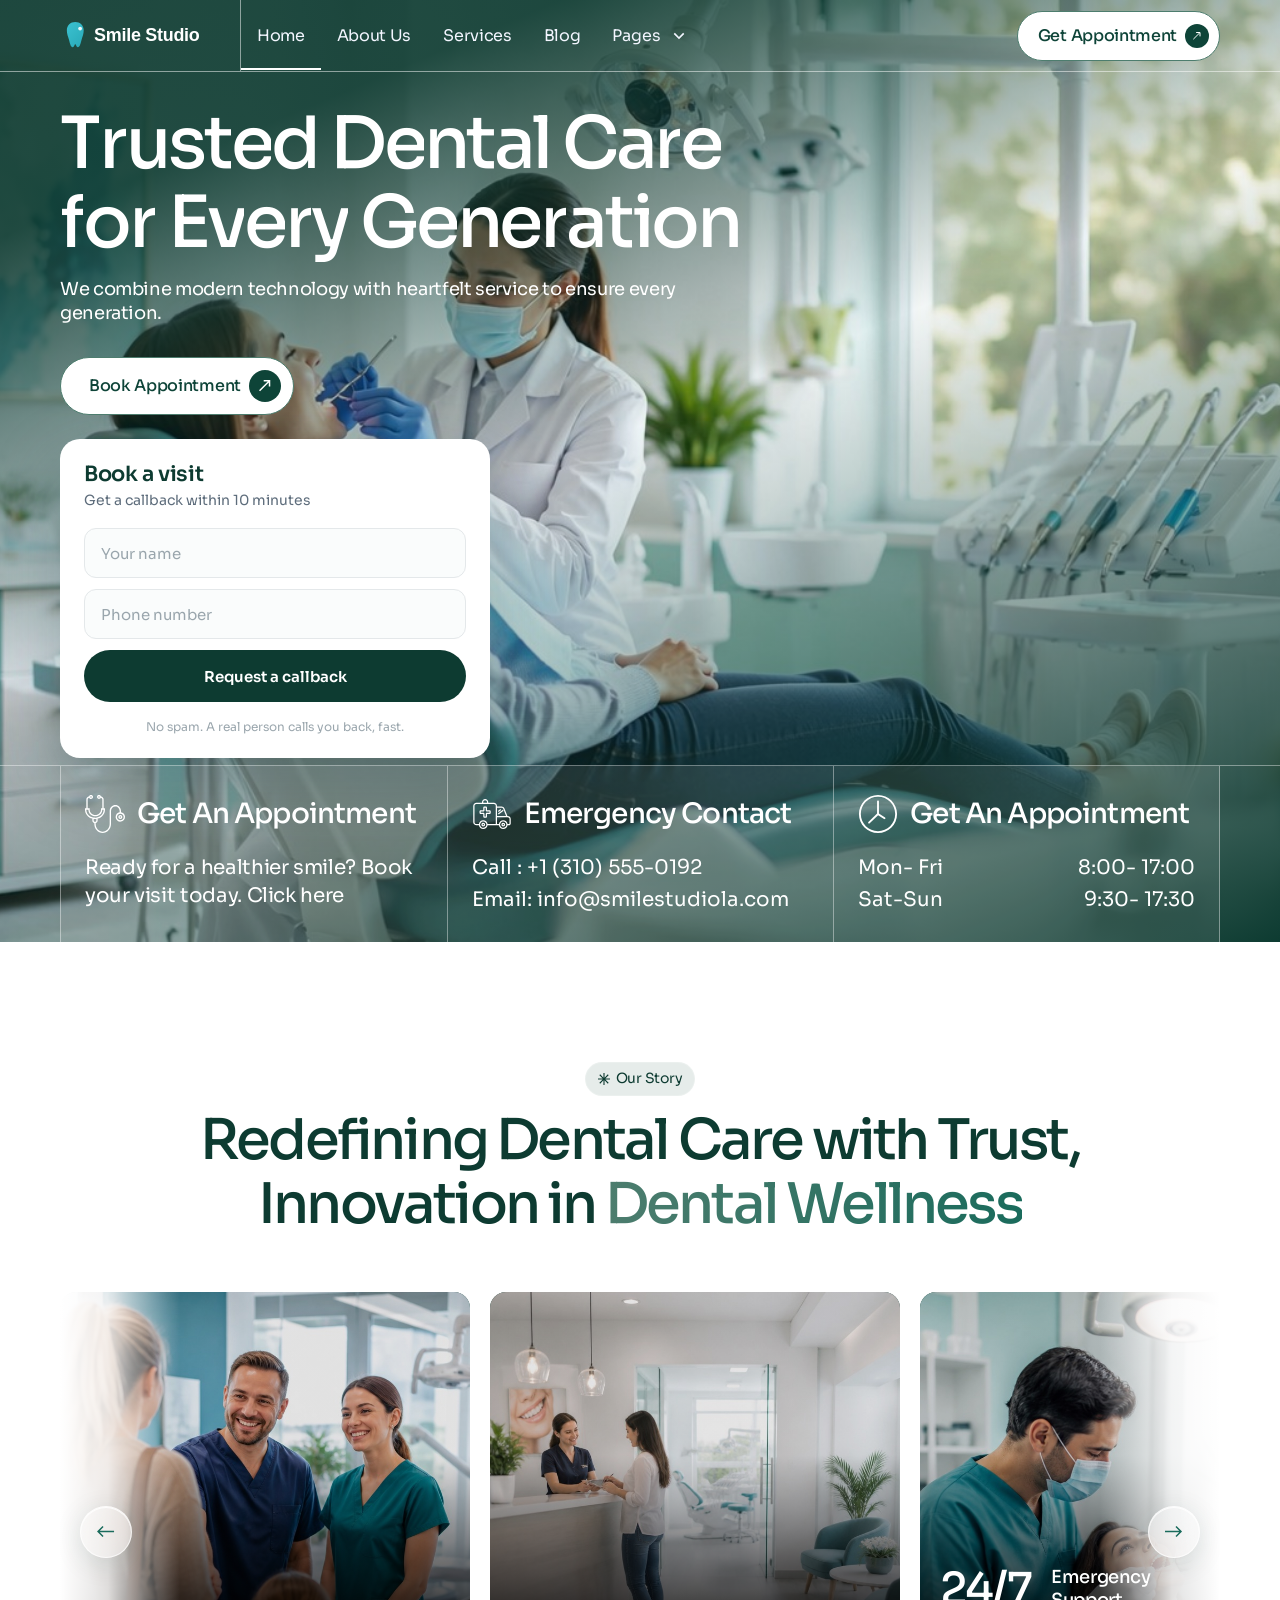
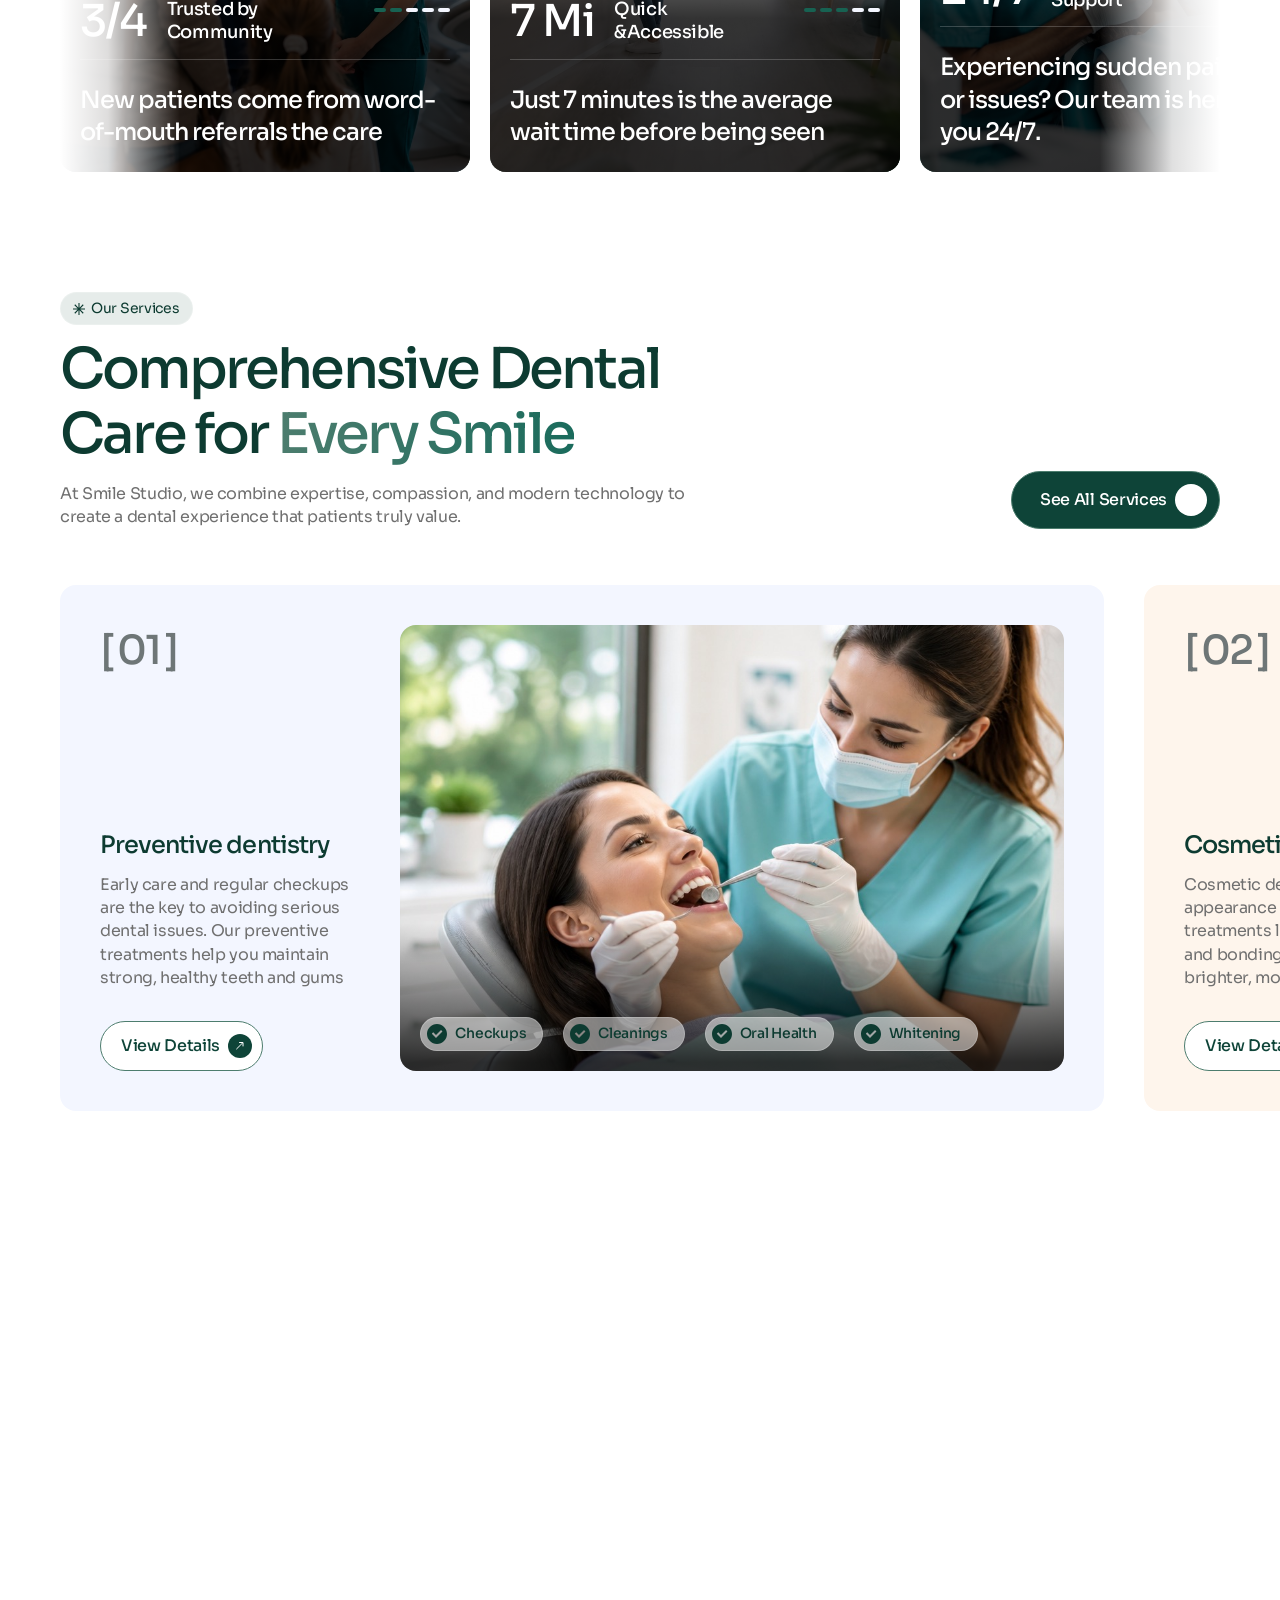
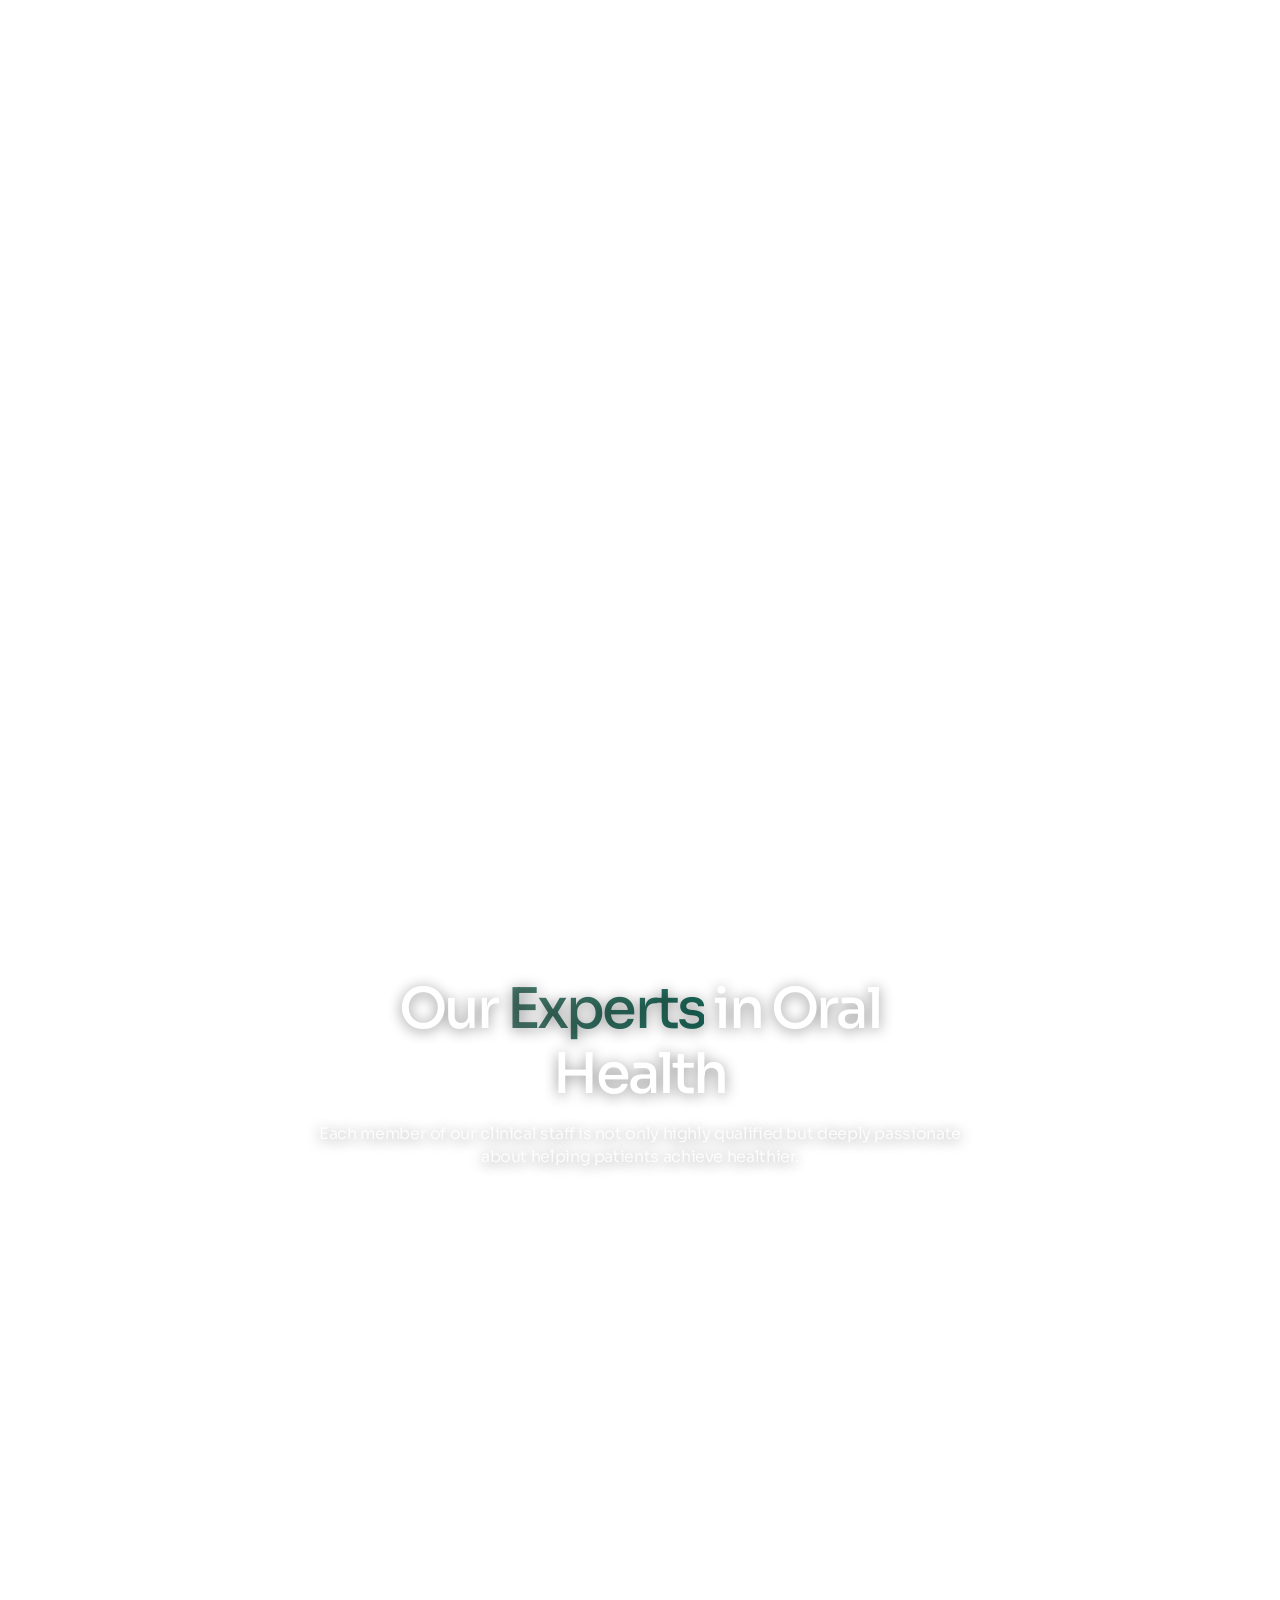
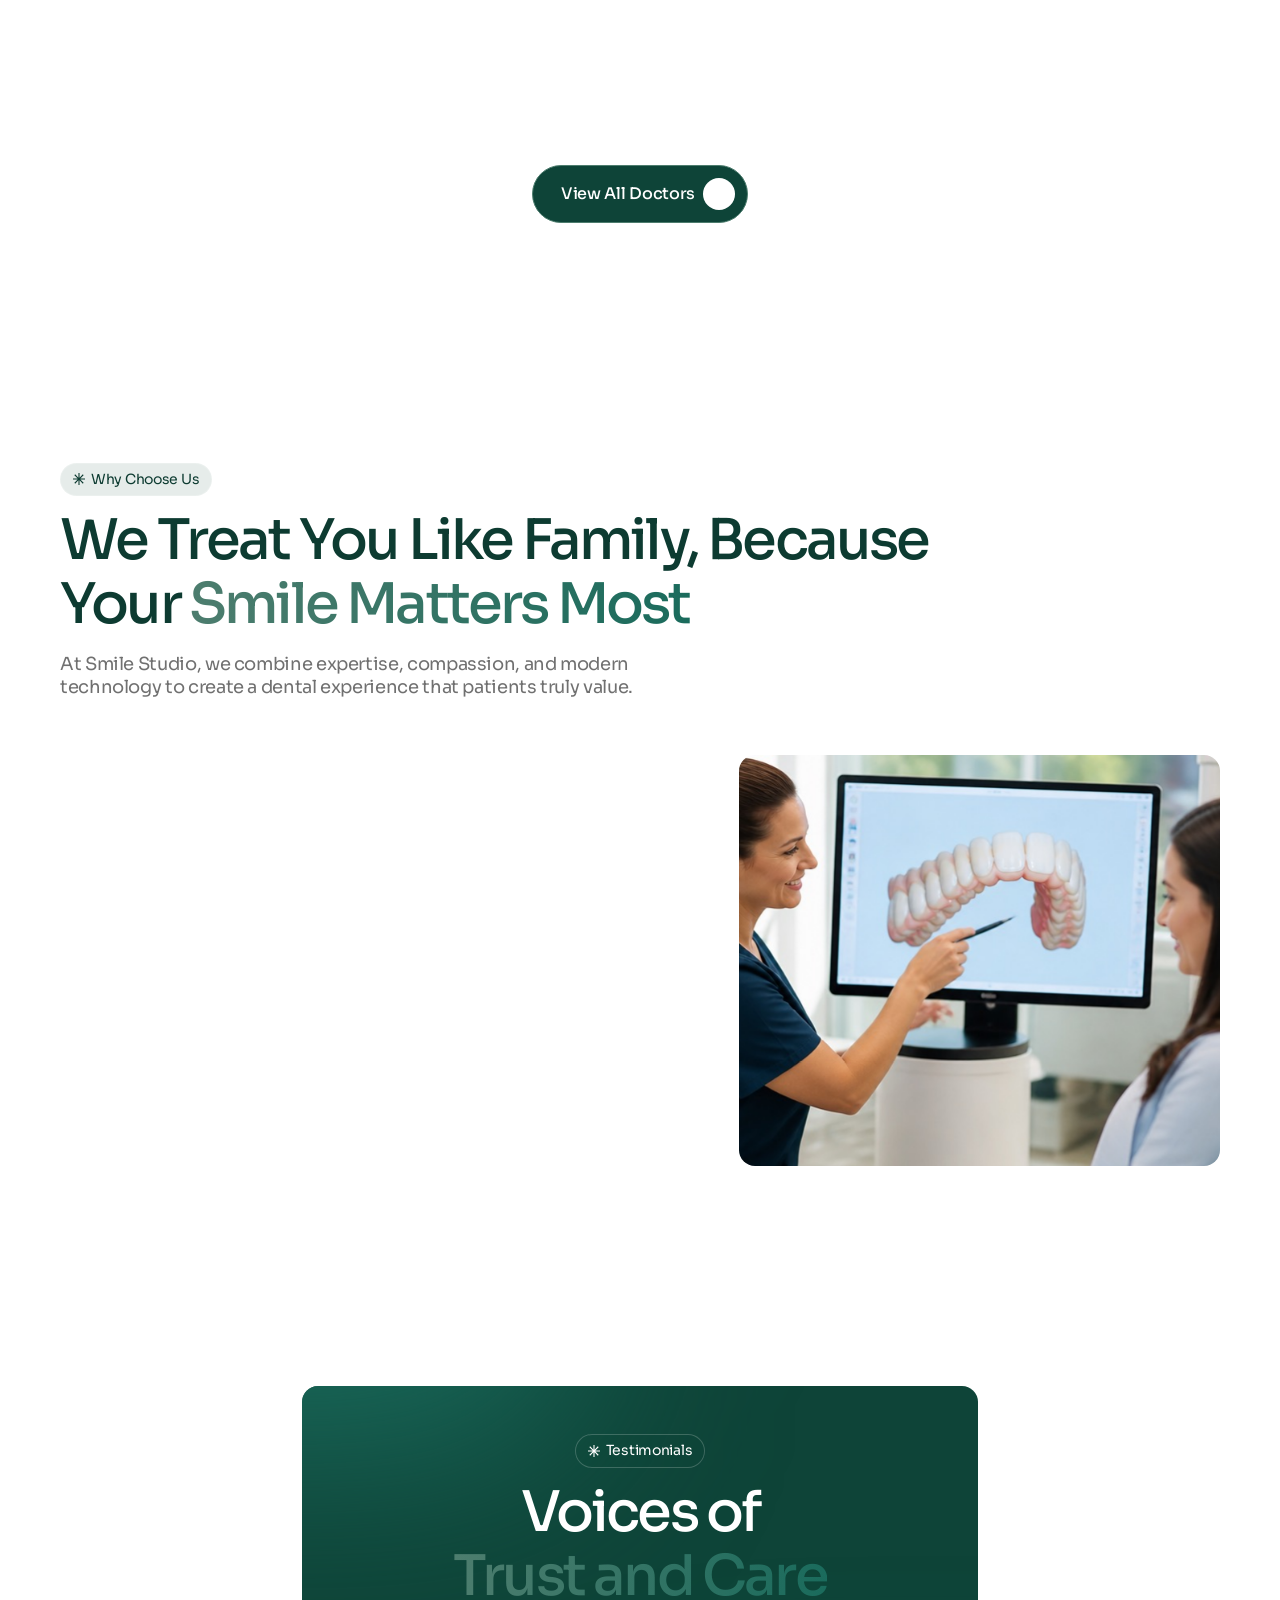
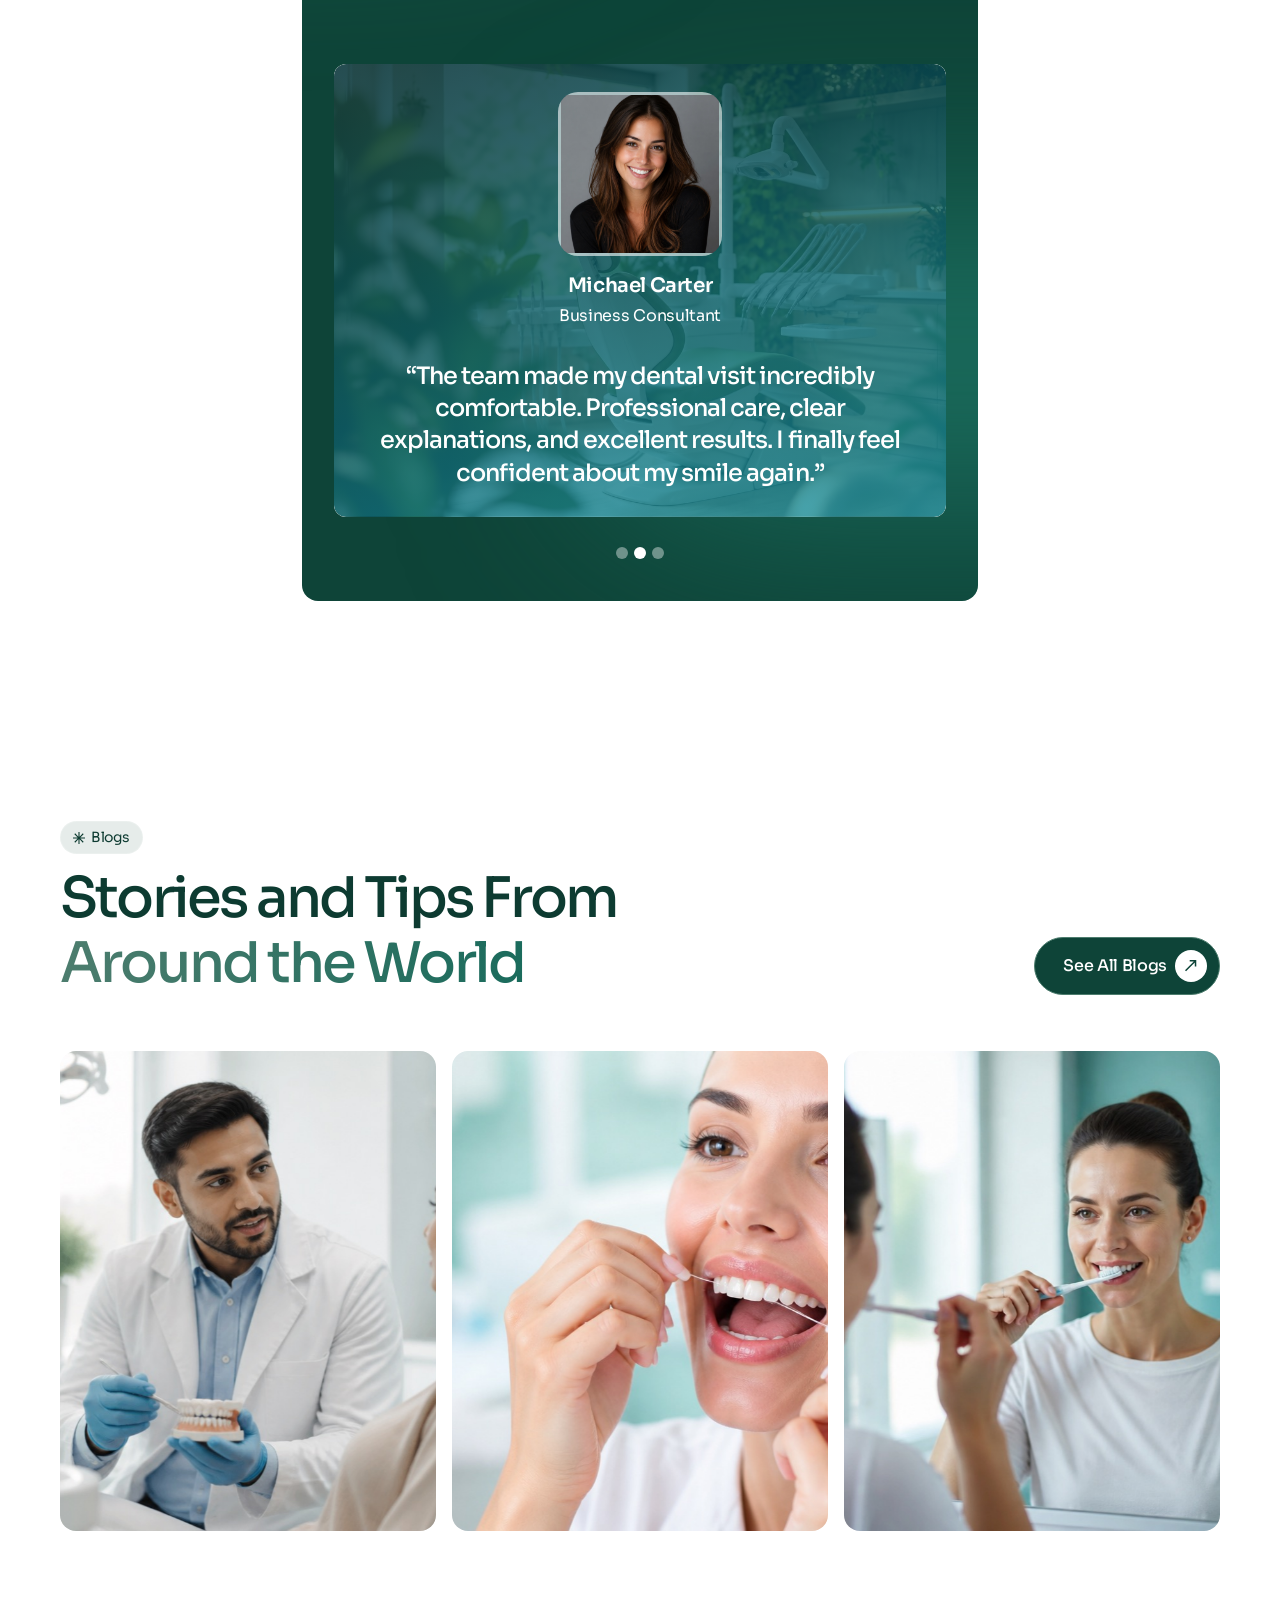
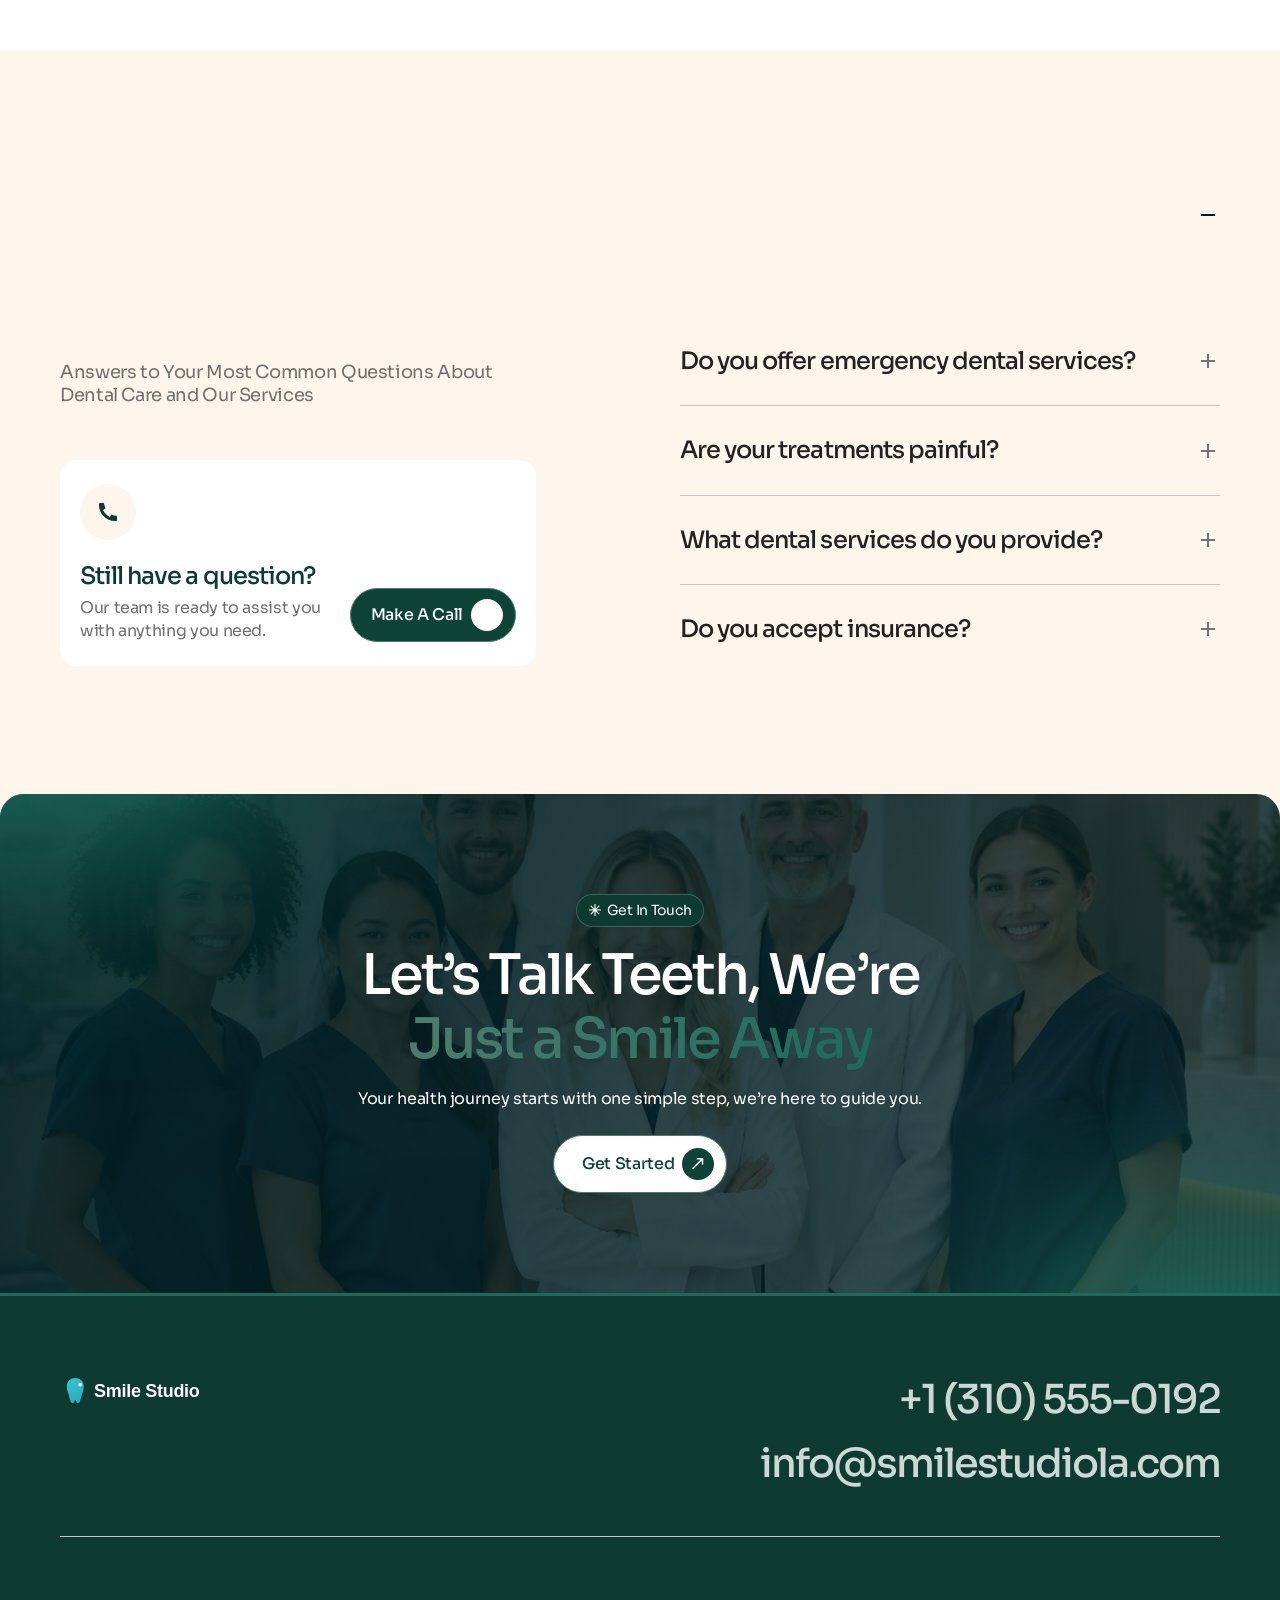
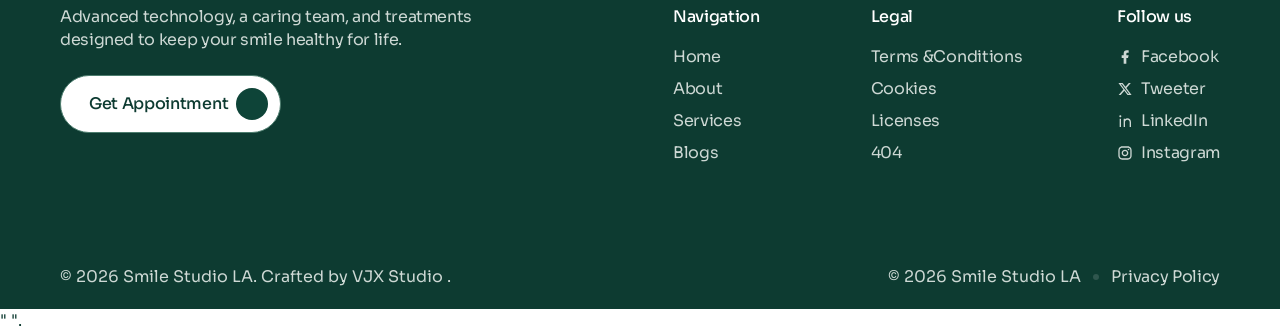
==== commit 3a3662eb: "Smooth Scroll: integrate Lenis scroll library locally and sync with GSAP ticker" ====
--- a/index.html
+++ b/index.html
@@ -113,6 +113,23 @@
                 height: auto !important;
                 color: #1a6b5c !important;
             }
+
+            /* --- Lenis Smooth Scrolling --- */
+            html.lenis, html.lenis body {
+                height: auto;
+            }
+            .lenis.lenis-smooth {
+                scroll-behavior: auto !important;
+            }
+            .lenis.lenis-smooth [data-lenis-prevent] {
+                overscroll-behavior: contain;
+            }
+            .lenis.lenis-stopped {
+                overflow: hidden;
+            }
+            .lenis.lenis-locked {
+                overflow: hidden;
+            }
         </style>
         <script type="text/javascript">
             !function(o, c) {
@@ -1936,15 +1953,32 @@
         <script src="assets/js/gsap.min.js" type="text/javascript"></script>
         <script src="assets/js/SplitText.min.js" type="text/javascript"></script>
         <script src="assets/js/ScrollTrigger.min.js" type="text/javascript"></script>
+        <script src="assets/js/lenis.min.js" type="text/javascript"></script>
         <script>
 
             gsap.registerPlugin(ScrollTrigger);
 
             document.addEventListener("DOMContentLoaded", () => {
+                // Initialize Lenis
+                const lenis = new Lenis({
+                    duration: 1.2,
+                    easing: (t) => Math.min(1, 1.001 - Math.pow(2, -10 * t)), // Custom easing
+                    smoothWheel: true
+                });
+
+                // Update ScrollTrigger on Lenis scroll
+                lenis.on('scroll', ScrollTrigger.update);
+
+                // Use GSAP's ticker to drive Lenis' RAF loop for perfect synchronization
+                gsap.ticker.add((time) => {
+                    lenis.raf(time * 1000);
+                });
+
+                // Disable lag smoothing in GSAP to avoid scroll jumps
+                gsap.ticker.lagSmoothing(0);
 
                 initCounterAnimations();
-            }
-            );
+            });
 
             /* ========== GSAP COUNTER ========== */
             function initCounterAnimations() {
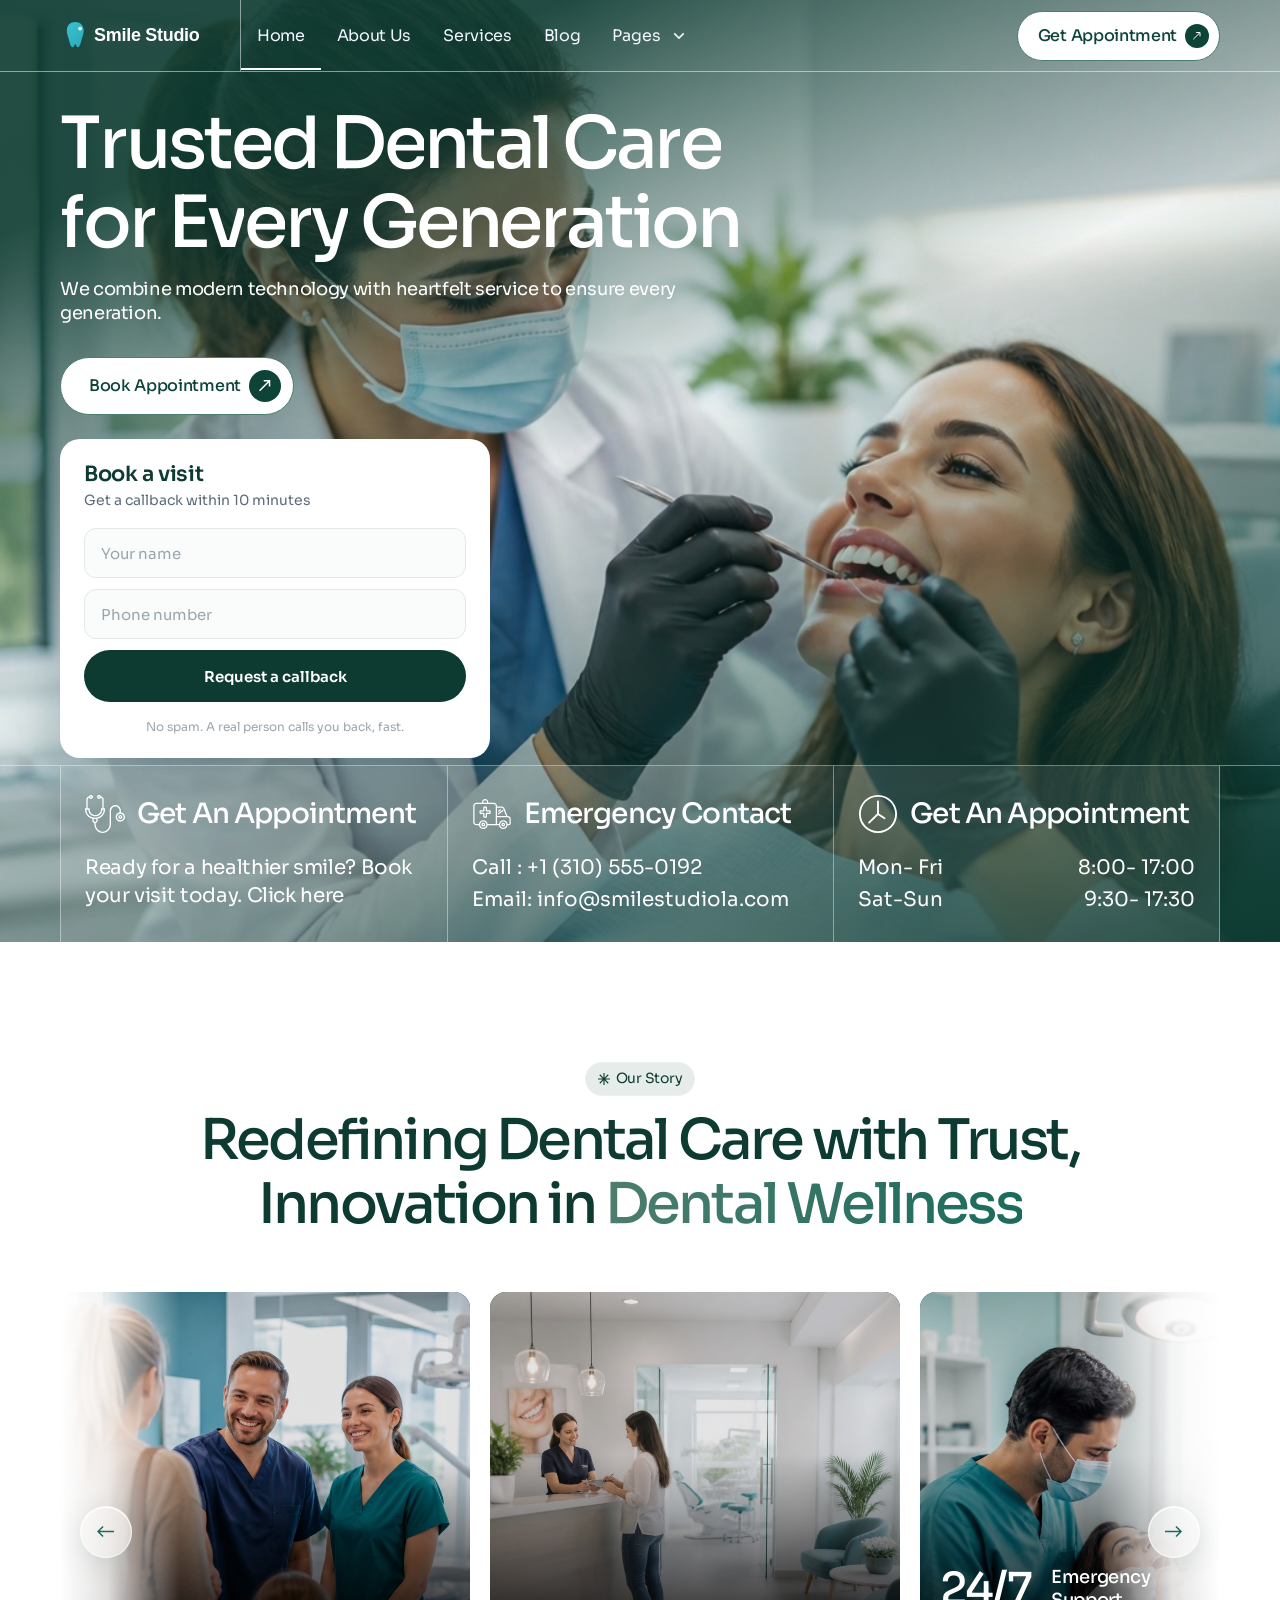
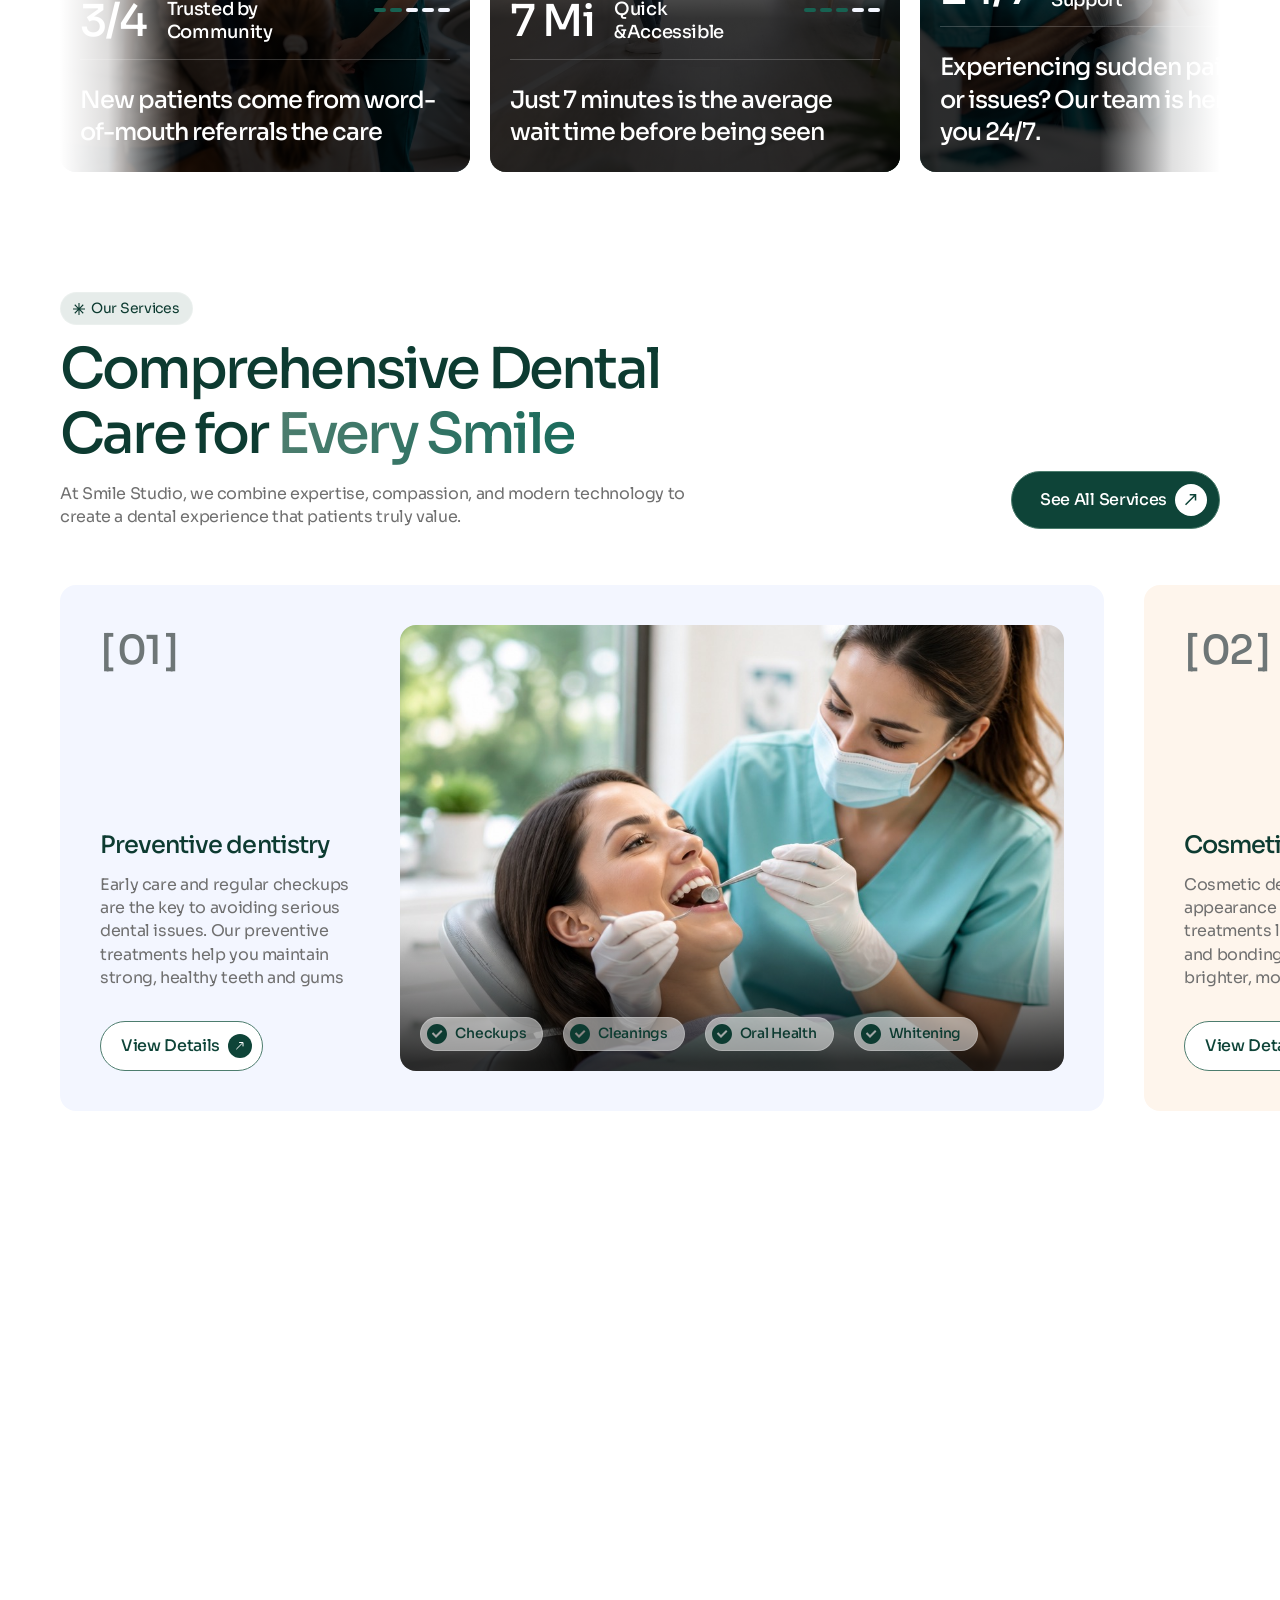
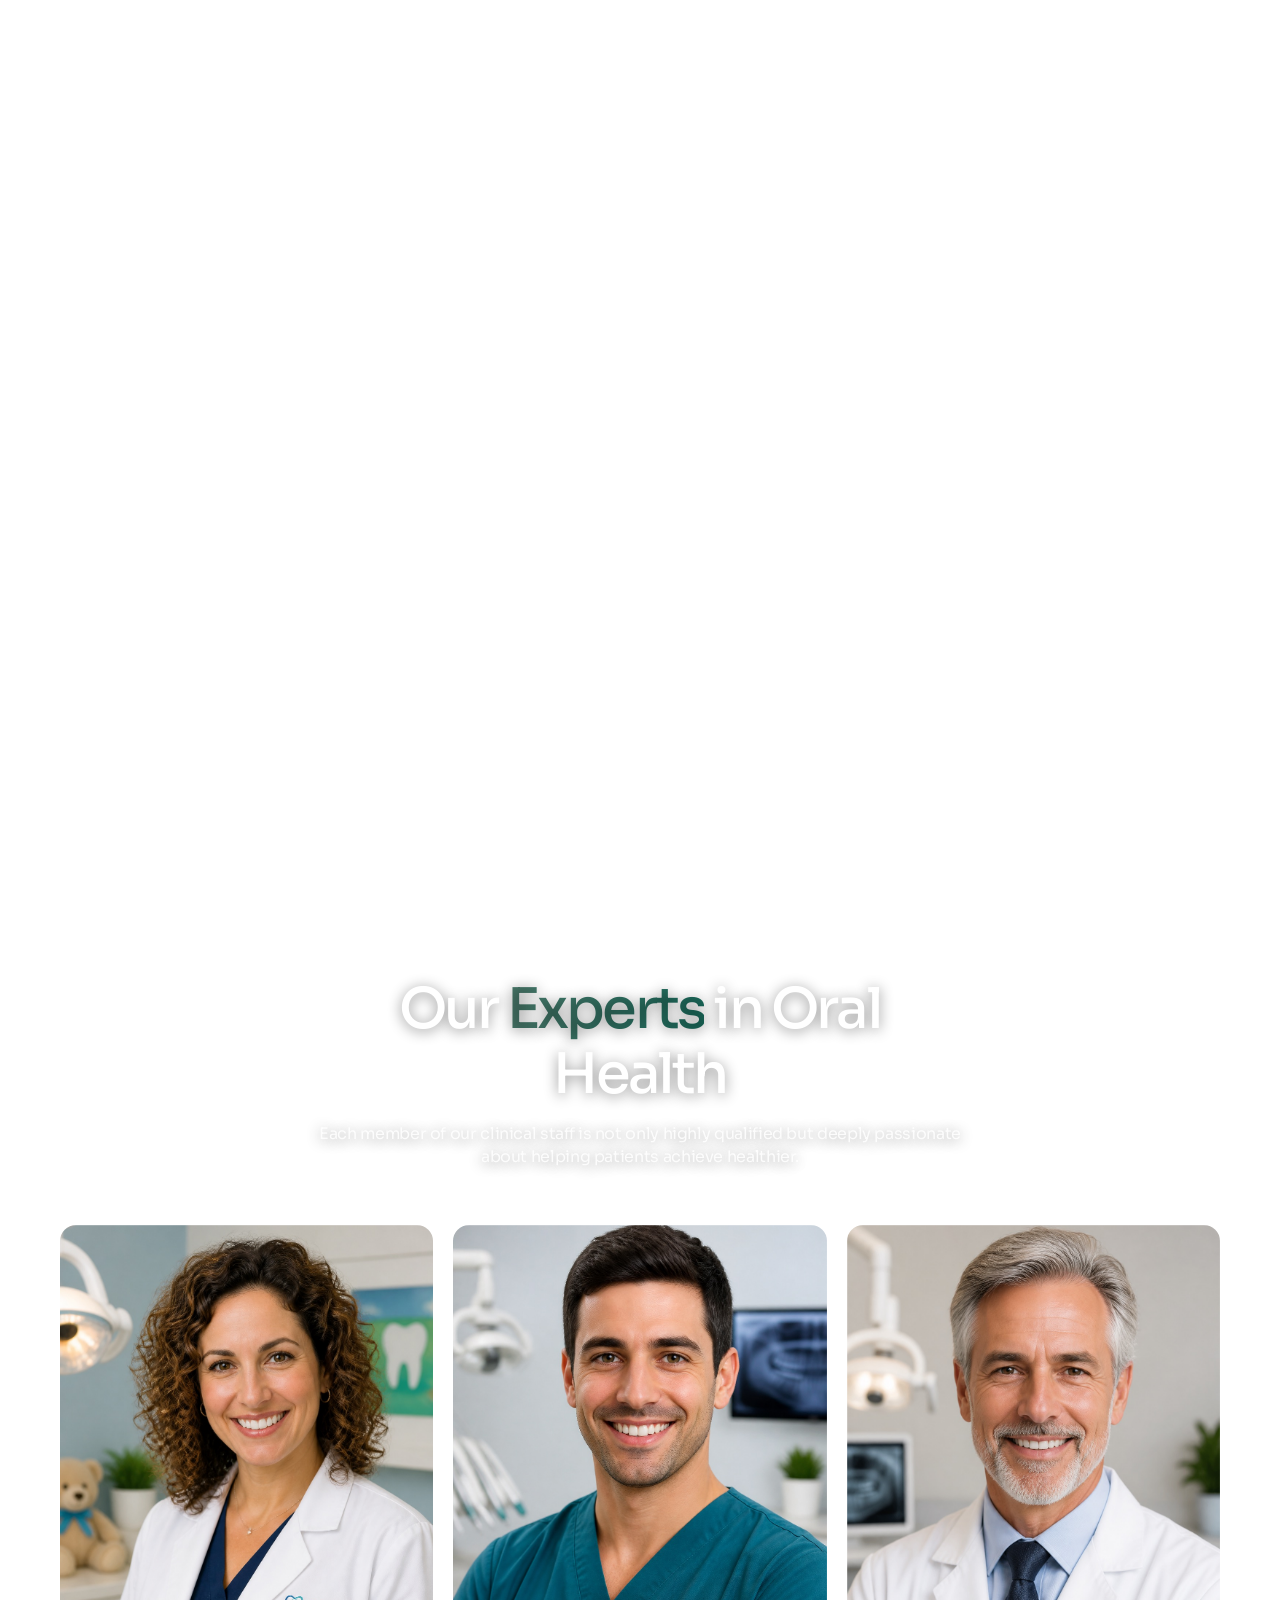
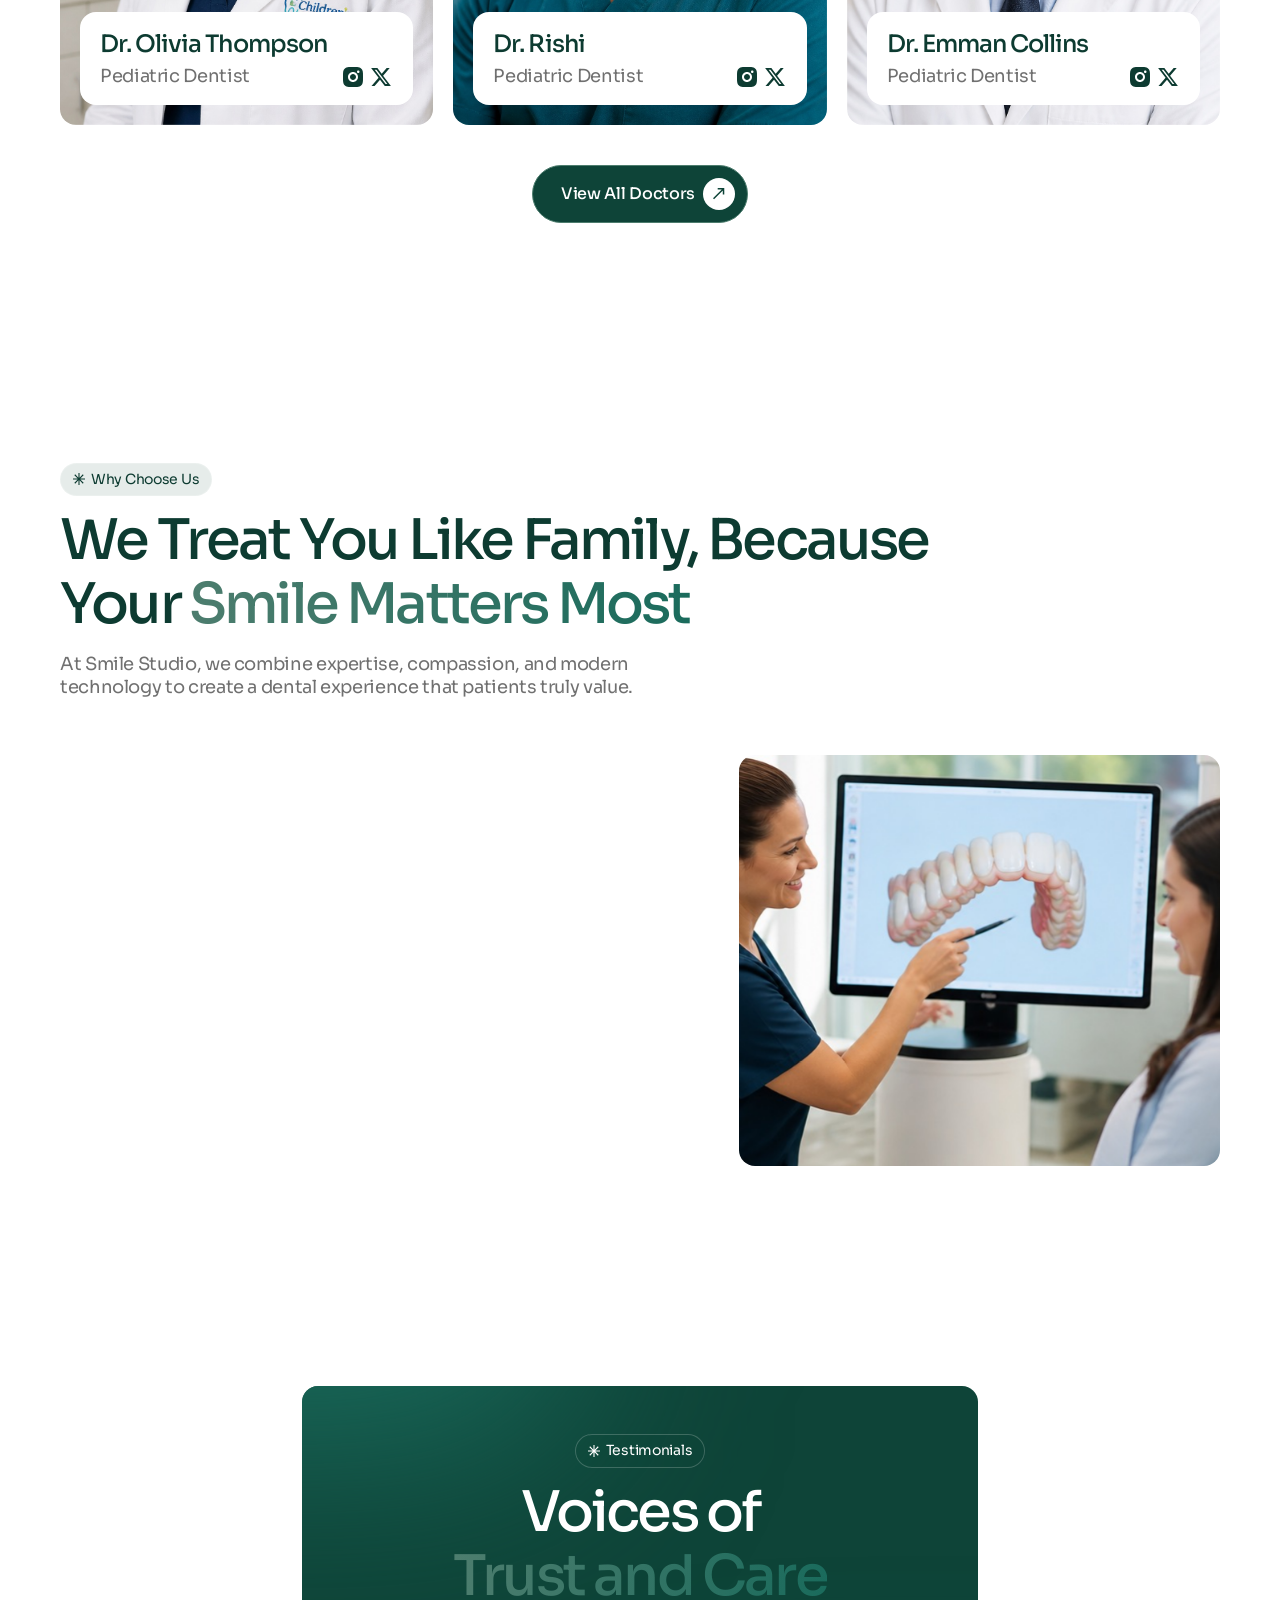
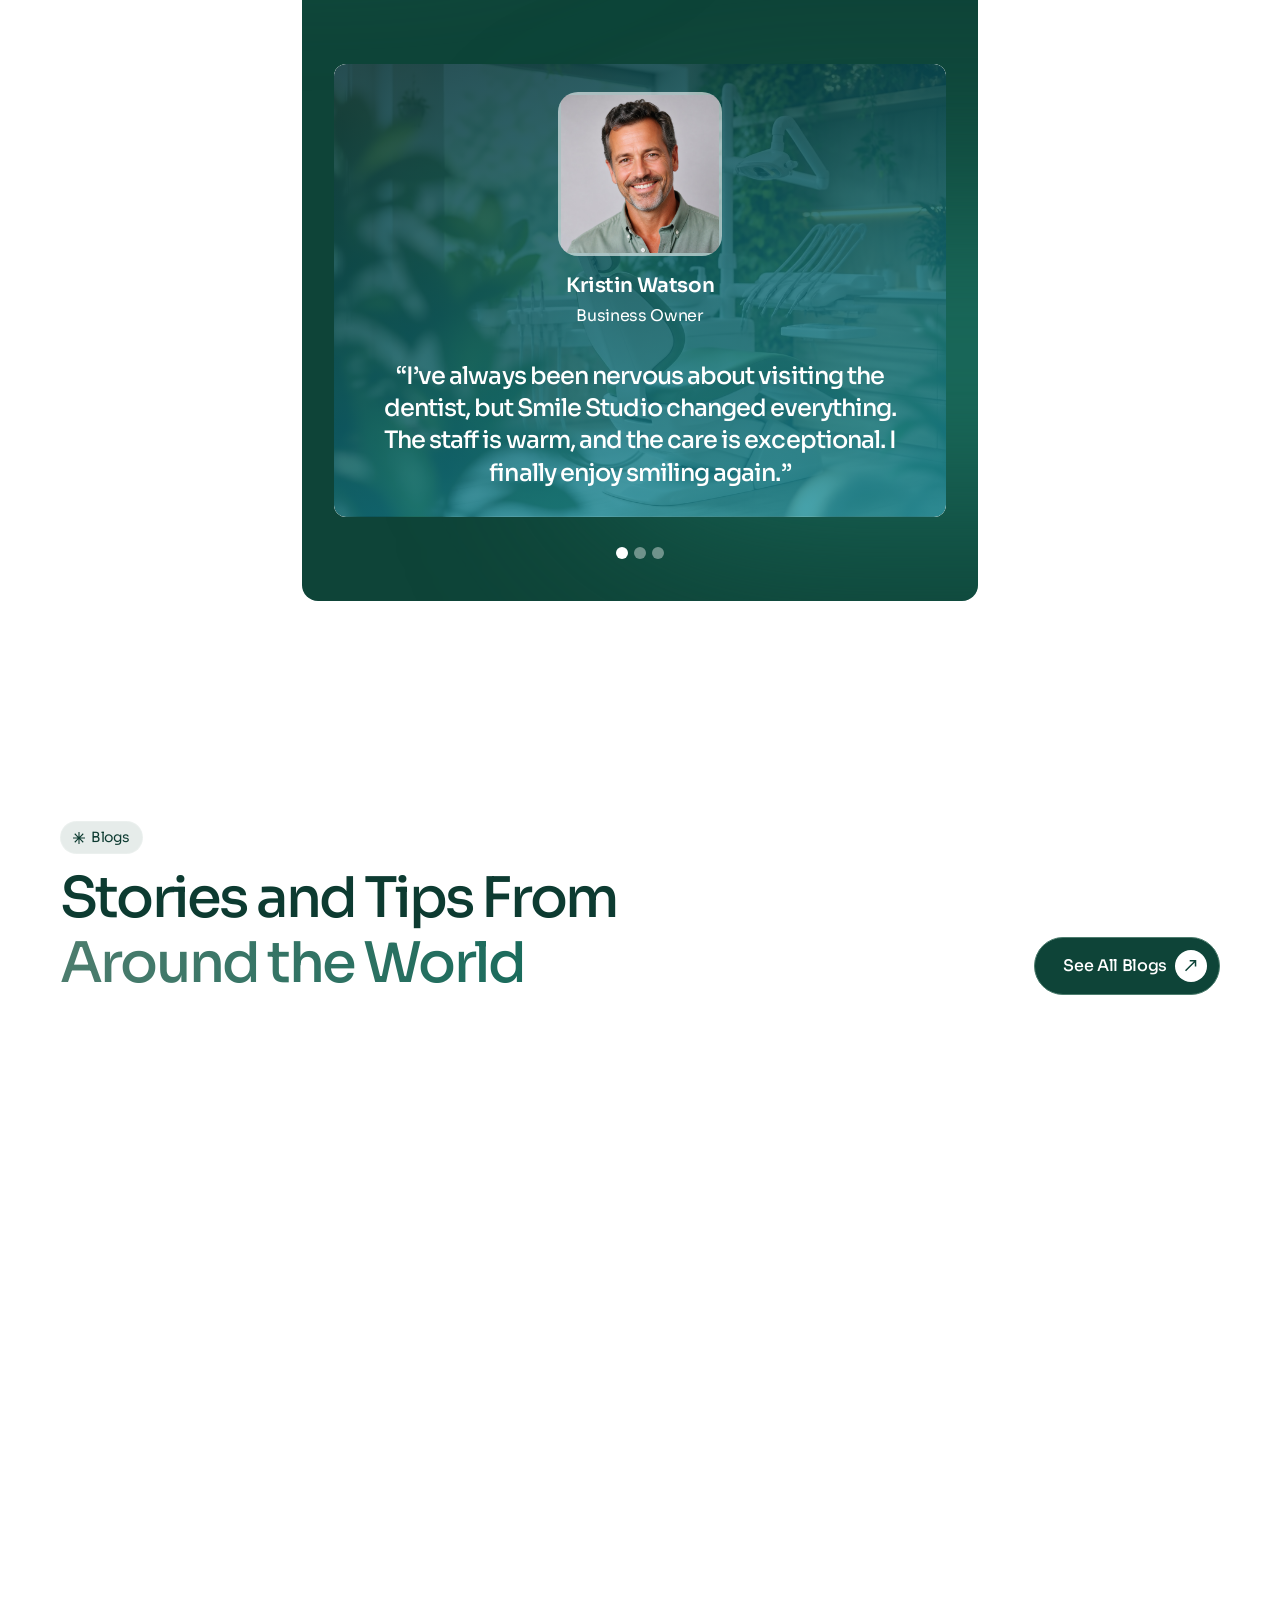
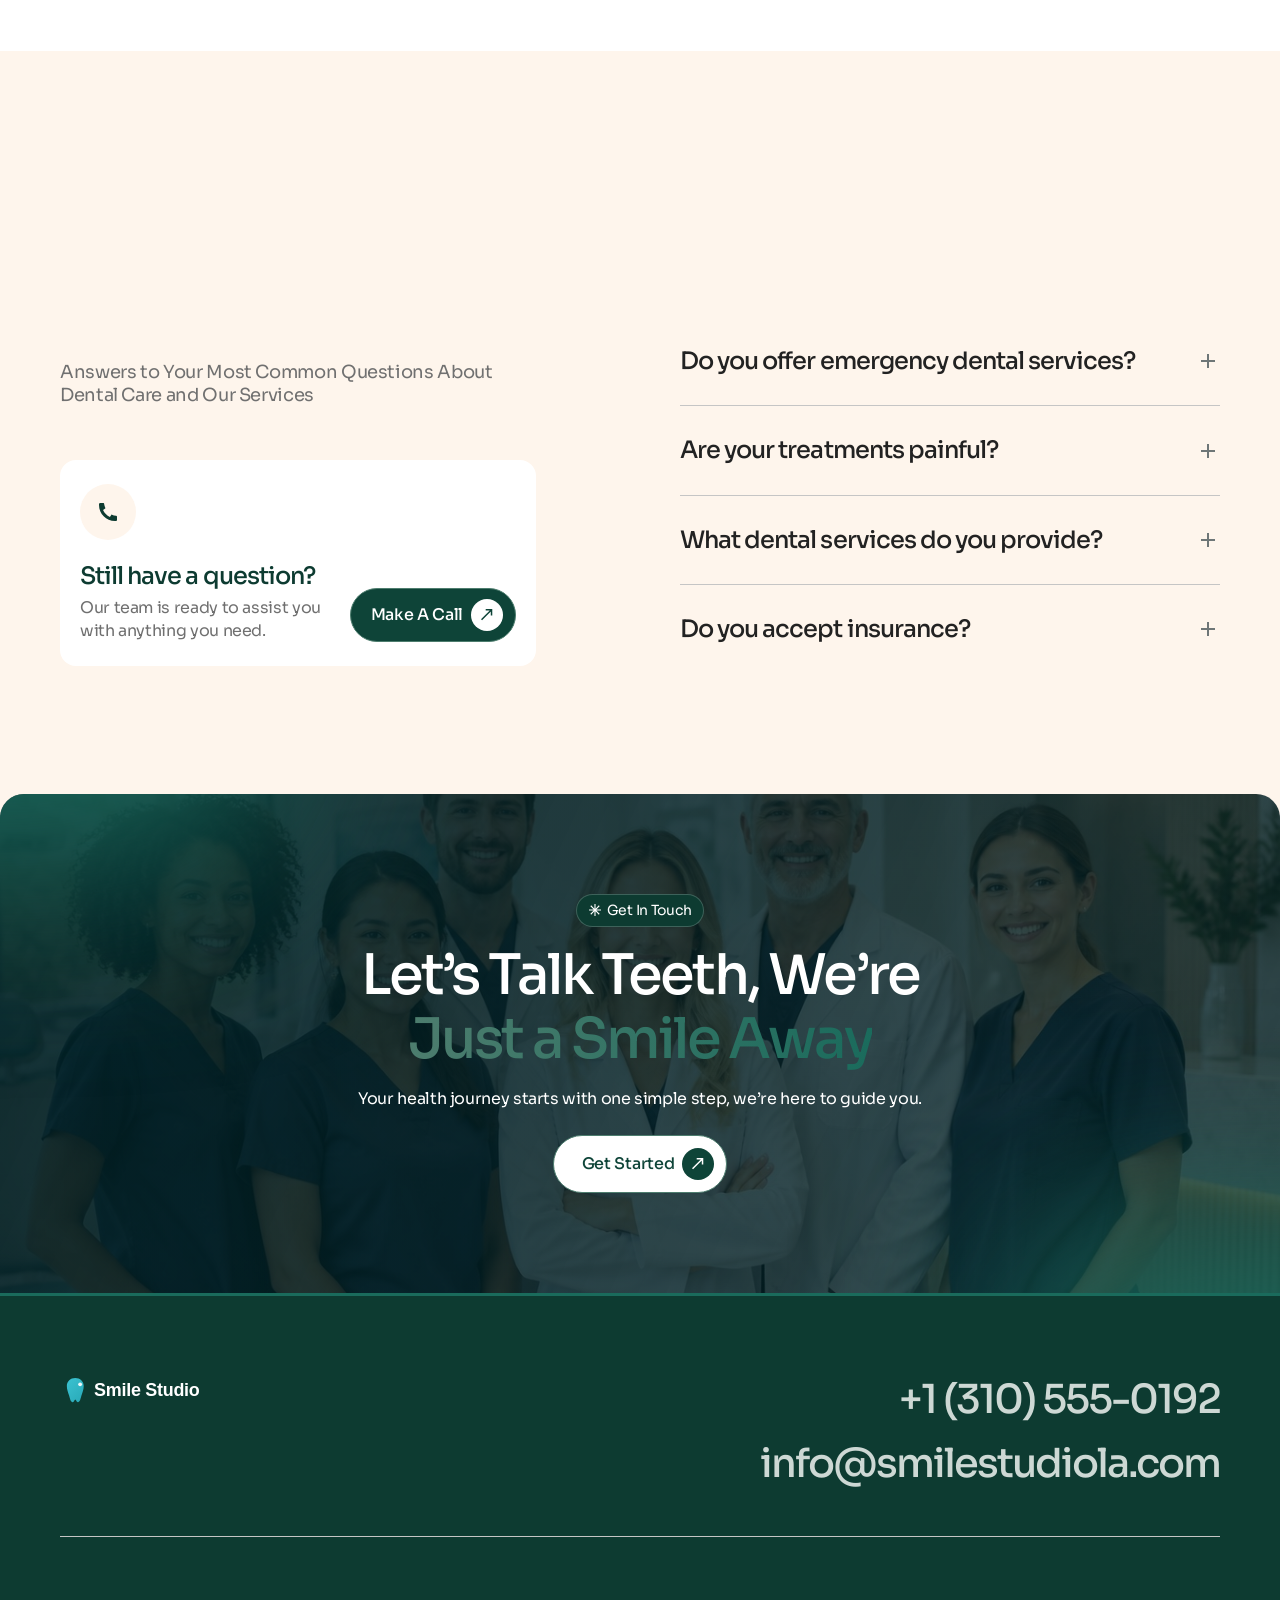
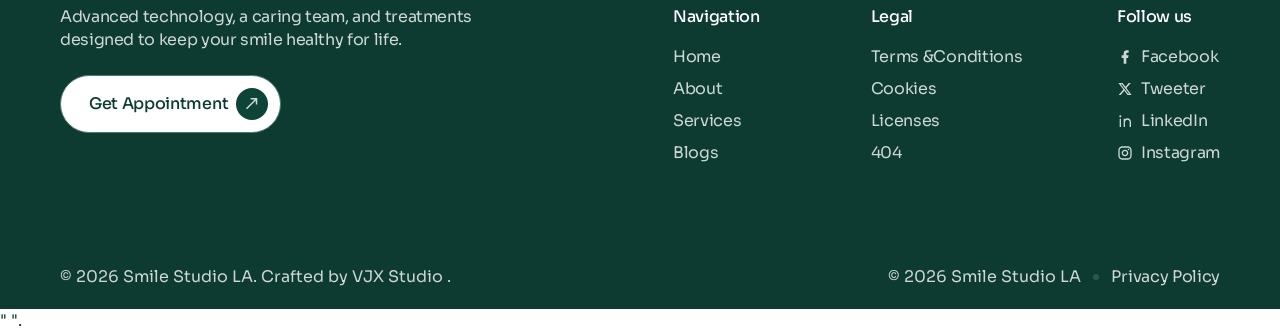
==== commit 01c68a3b: "Fix slider flicker: remove duplicate 6th slide containing all cards in our-story_list wrapper" ====
--- a/index.html
+++ b/index.html
@@ -582,125 +582,6 @@
                                                 </div>
                                                 <div class="our-story_item-image_wrap">
                                                     <img src="assets/img/gen_our-story-image-5.jpg" loading="lazy" sizes="(max-width: 820px) 100vw, 820px" srcset="assets/img/gen_our-story-image-5.jpg 500w, assets/img/gen_our-story-image-5.jpg 800w, assets/img/gen_our-story-image-5.jpg 820w" alt="Story image" class="our-story_item-image"/>
-                                                </div>
-                                            </div>
-                                        </div>
-                                        <div class="story-slider_slide w-slide">
-                                            <div class="our-story_list">
-                                                <div class="our-story_item">
-                                                    <div class="our-story_item-content">
-                                                        <div class="our-story_item-header">
-                                                            <div class="our-story_item-info">
-                                                                <div class="our-story_item-info_number">92%</div>
-                                                                <div class="our-story_item-info_text">Comfort &amp;Care</div>
-                                                            </div>
-                                                            <div class="our-story_item-progress">
-                                                                <div class="our-story_item-progress_block is-progress"></div>
-                                                                <div class="our-story_item-progress_block"></div>
-                                                                <div class="our-story_item-progress_block"></div>
-                                                                <div class="our-story_item-progress_block"></div>
-                                                                <div class="our-story_item-progress_block"></div>
-                                                            </div>
-                                                        </div>
-                                                        <div class="our-story_item-title_wrap">
-                                                            <h3 class="our-story_item-title">Patients say they feel less anxious during visits with us</h3>
-                                                        </div>
-                                                    </div>
-                                                    <div class="our-story_item-image_wrap">
-                                                        <img src="assets/img/gen_our-story-image-1.jpg" loading="lazy" sizes="(max-width: 820px) 100vw, 820px" srcset="assets/img/gen_our-story-image-1.jpg 500w, assets/img/gen_our-story-image-1.jpg 800w, assets/img/gen_our-story-image-1.jpg 820w" alt="Story image" class="our-story_item-image"/>
-                                                    </div>
-                                                </div>
-                                                <div class="our-story_item">
-                                                    <div class="our-story_item-content">
-                                                        <div class="our-story_item-header">
-                                                            <div class="our-story_item-info">
-                                                                <div class="our-story_item-info_number">3/4</div>
-                                                                <div class="our-story_item-info_text">Trusted by Community</div>
-                                                            </div>
-                                                            <div class="our-story_item-progress">
-                                                                <div class="our-story_item-progress_block is-progress"></div>
-                                                                <div class="our-story_item-progress_block is-progress"></div>
-                                                                <div class="our-story_item-progress_block"></div>
-                                                                <div class="our-story_item-progress_block"></div>
-                                                                <div class="our-story_item-progress_block"></div>
-                                                            </div>
-                                                        </div>
-                                                        <div class="our-story_item-title_wrap">
-                                                            <h3 class="our-story_item-title">New patients come from word-of-mouth referrals the care </h3>
-                                                        </div>
-                                                    </div>
-                                                    <div class="our-story_item-image_wrap">
-                                                        <img src="assets/img/gen_our-story-image-2.jpg" loading="lazy" sizes="(max-width: 820px) 100vw, 820px" srcset="assets/img/gen_our-story-image-2.jpg 500w, assets/img/gen_our-story-image-2.jpg 800w, assets/img/gen_our-story-image-2.jpg 820w" alt="Story image" class="our-story_item-image"/>
-                                                    </div>
-                                                </div>
-                                                <div class="our-story_item">
-                                                    <div class="our-story_item-content">
-                                                        <div class="our-story_item-header">
-                                                            <div class="our-story_item-info">
-                                                                <div class="our-story_item-info_number">7 Mi</div>
-                                                                <div class="our-story_item-info_text">Quick &amp;Accessible</div>
-                                                            </div>
-                                                            <div class="our-story_item-progress">
-                                                                <div class="our-story_item-progress_block is-progress"></div>
-                                                                <div class="our-story_item-progress_block is-progress"></div>
-                                                                <div class="our-story_item-progress_block is-progress"></div>
-                                                                <div class="our-story_item-progress_block"></div>
-                                                                <div class="our-story_item-progress_block"></div>
-                                                            </div>
-                                                        </div>
-                                                        <div class="our-story_item-title_wrap">
-                                                            <h3 class="our-story_item-title">Just 7 minutes is the average wait time before being seen </h3>
-                                                        </div>
-                                                    </div>
-                                                    <div class="our-story_item-image_wrap">
-                                                        <img src="assets/img/gen_our-story-image-3.jpg" loading="lazy" sizes="(max-width: 820px) 100vw, 820px" srcset="assets/img/gen_our-story-image-3.jpg 500w, assets/img/gen_our-story-image-3.jpg 800w, assets/img/gen_our-story-image-3.jpg 820w" alt="Story image" class="our-story_item-image"/>
-                                                    </div>
-                                                </div>
-                                                <div class="our-story_item">
-                                                    <div class="our-story_item-content">
-                                                        <div class="our-story_item-header">
-                                                            <div class="our-story_item-info">
-                                                                <div class="our-story_item-info_number">24/7</div>
-                                                                <div class="our-story_item-info_text">Emergency Support</div>
-                                                            </div>
-                                                            <div class="our-story_item-progress">
-                                                                <div class="our-story_item-progress_block is-progress"></div>
-                                                                <div class="our-story_item-progress_block is-progress"></div>
-                                                                <div class="our-story_item-progress_block is-progress"></div>
-                                                                <div class="our-story_item-progress_block is-progress"></div>
-                                                                <div class="our-story_item-progress_block"></div>
-                                                            </div>
-                                                        </div>
-                                                        <div class="our-story_item-title_wrap">
-                                                            <h3 class="our-story_item-title">Experiencing sudden pain, injury or issues? Our team is here for you 24/7.</h3>
-                                                        </div>
-                                                    </div>
-                                                    <div class="our-story_item-image_wrap">
-                                                        <img src="assets/img/gen_our-story-image-4.jpg" loading="lazy" sizes="(max-width: 820px) 100vw, 820px" srcset="assets/img/gen_our-story-image-4.jpg 500w, assets/img/gen_our-story-image-4.jpg 800w, assets/img/gen_our-story-image-4.jpg 820w" alt="Story image" class="our-story_item-image"/>
-                                                    </div>
-                                                </div>
-                                                <div class="our-story_item">
-                                                    <div class="our-story_item-content">
-                                                        <div class="our-story_item-header">
-                                                            <div class="our-story_item-info">
-                                                                <div class="our-story_item-info_number">85%</div>
-                                                                <div class="our-story_item-info_text">Healthy Habits</div>
-                                                            </div>
-                                                            <div class="our-story_item-progress">
-                                                                <div class="our-story_item-progress_block is-progress"></div>
-                                                                <div class="our-story_item-progress_block is-progress"></div>
-                                                                <div class="our-story_item-progress_block is-progress"></div>
-                                                                <div class="our-story_item-progress_block is-progress"></div>
-                                                                <div class="our-story_item-progress_block is-progress"></div>
-                                                            </div>
-                                                        </div>
-                                                        <div class="our-story_item-title_wrap">
-                                                            <h3 class="our-story_item-title">We’re proud to help our community stay ahead of dental </h3>
-                                                        </div>
-                                                    </div>
-                                                    <div class="our-story_item-image_wrap">
-                                                        <img src="assets/img/gen_our-story-image-5.jpg" loading="lazy" sizes="(max-width: 820px) 100vw, 820px" srcset="assets/img/gen_our-story-image-5.jpg 500w, assets/img/gen_our-story-image-5.jpg 800w, assets/img/gen_our-story-image-5.jpg 820w" alt="Story image" class="our-story_item-image"/>
-                                                    </div>
                                                 </div>
                                             </div>
                                         </div>
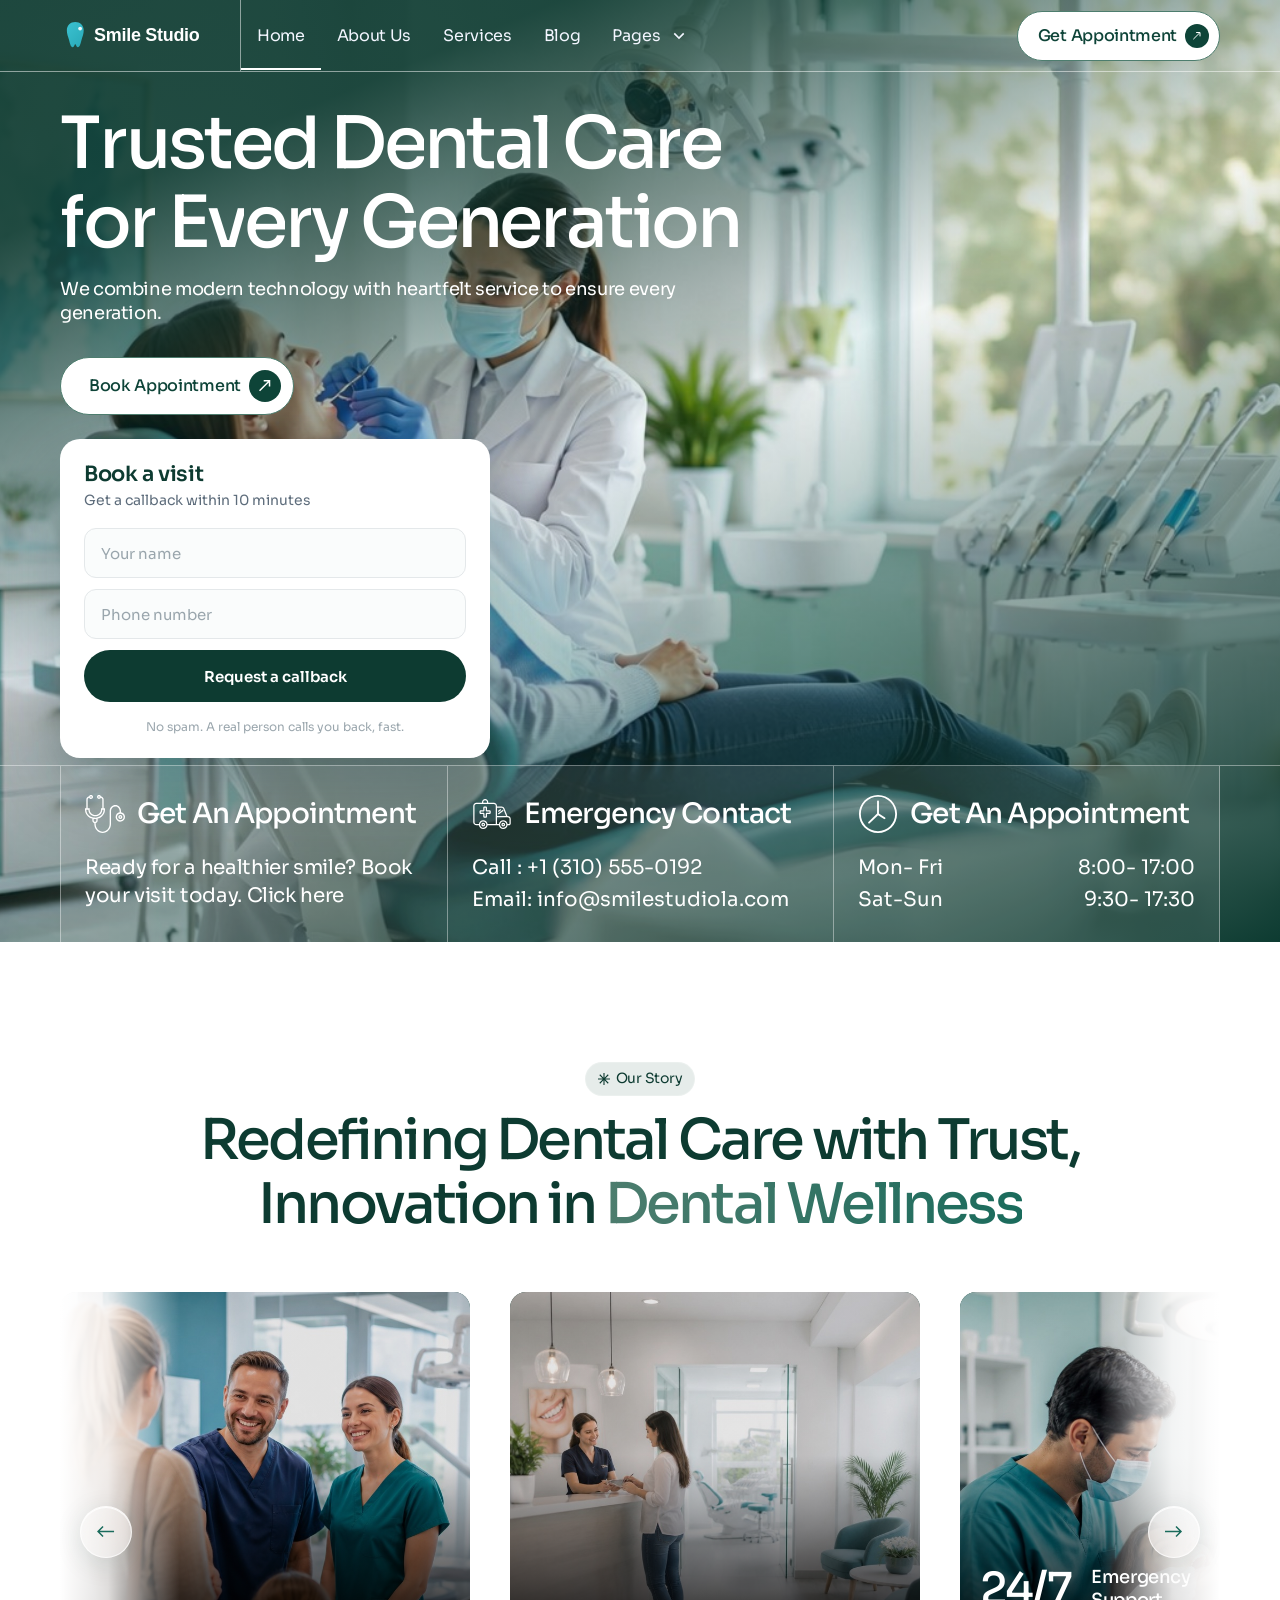
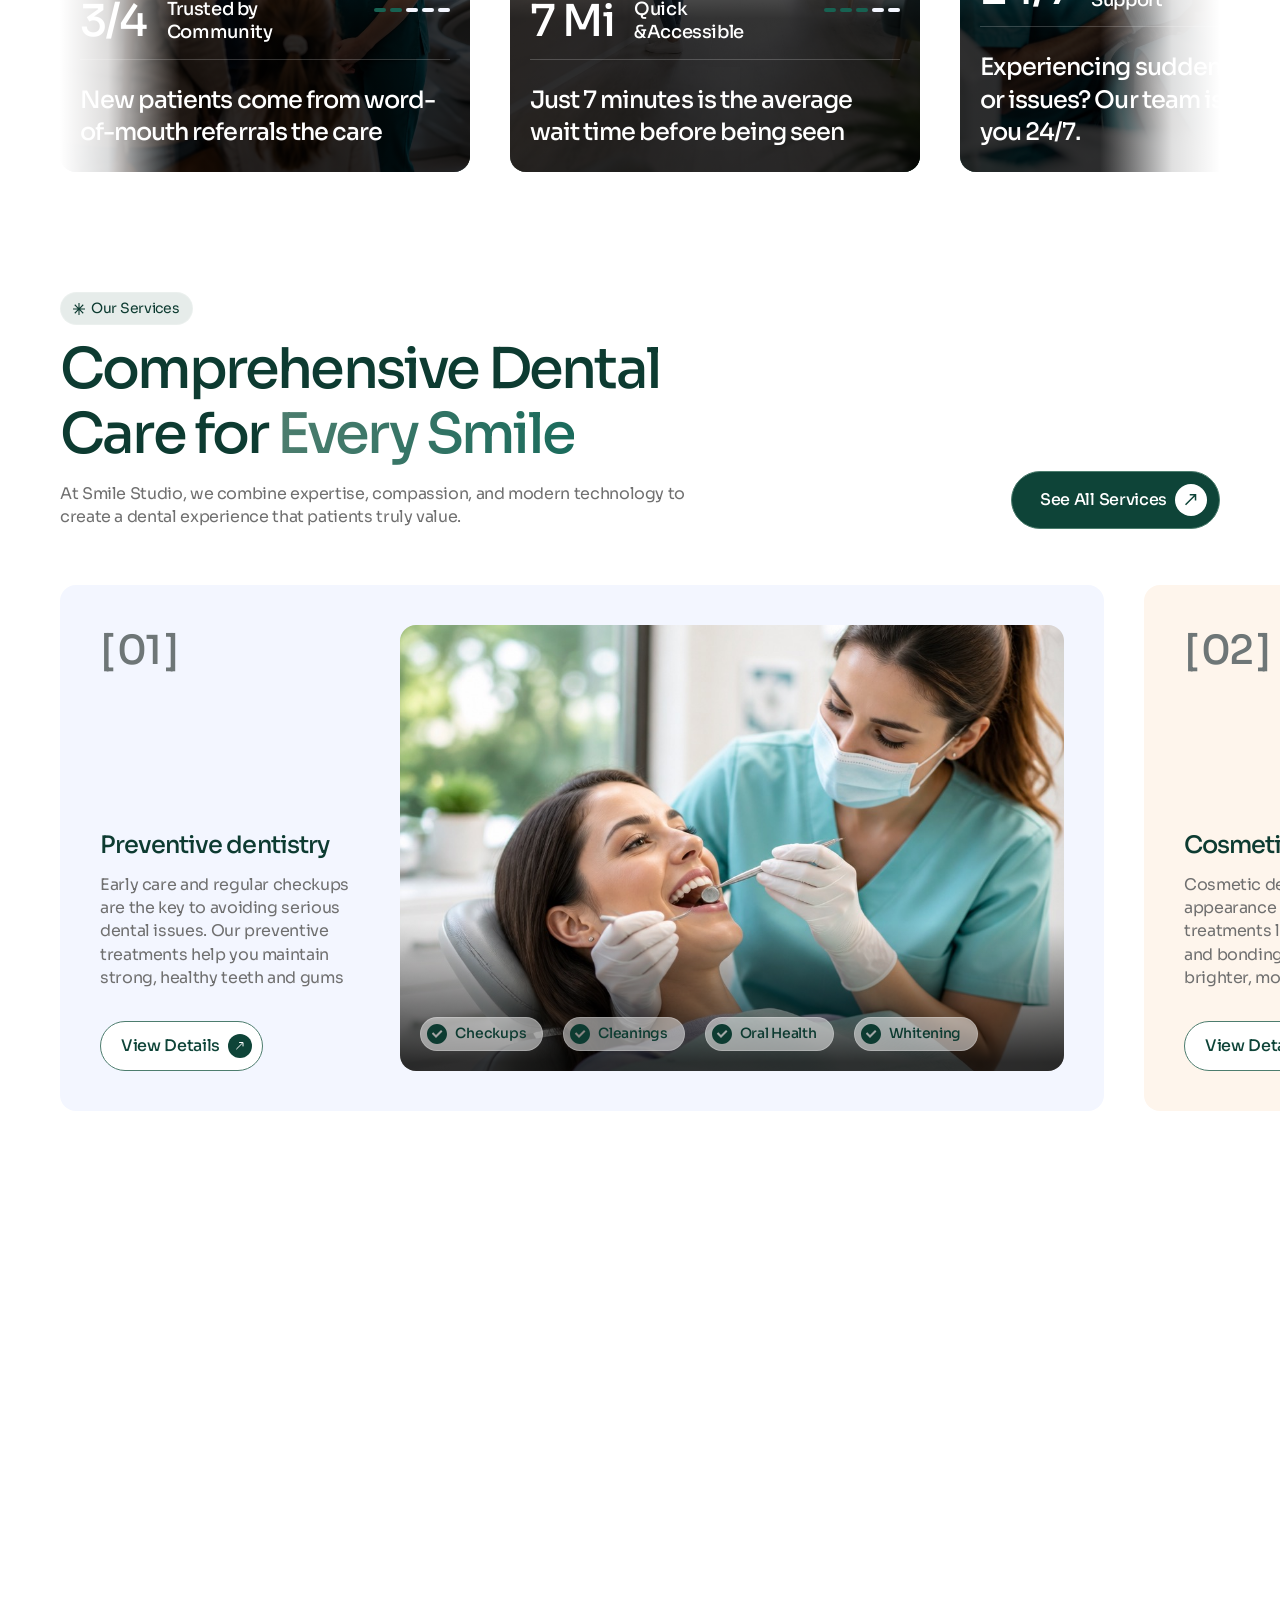
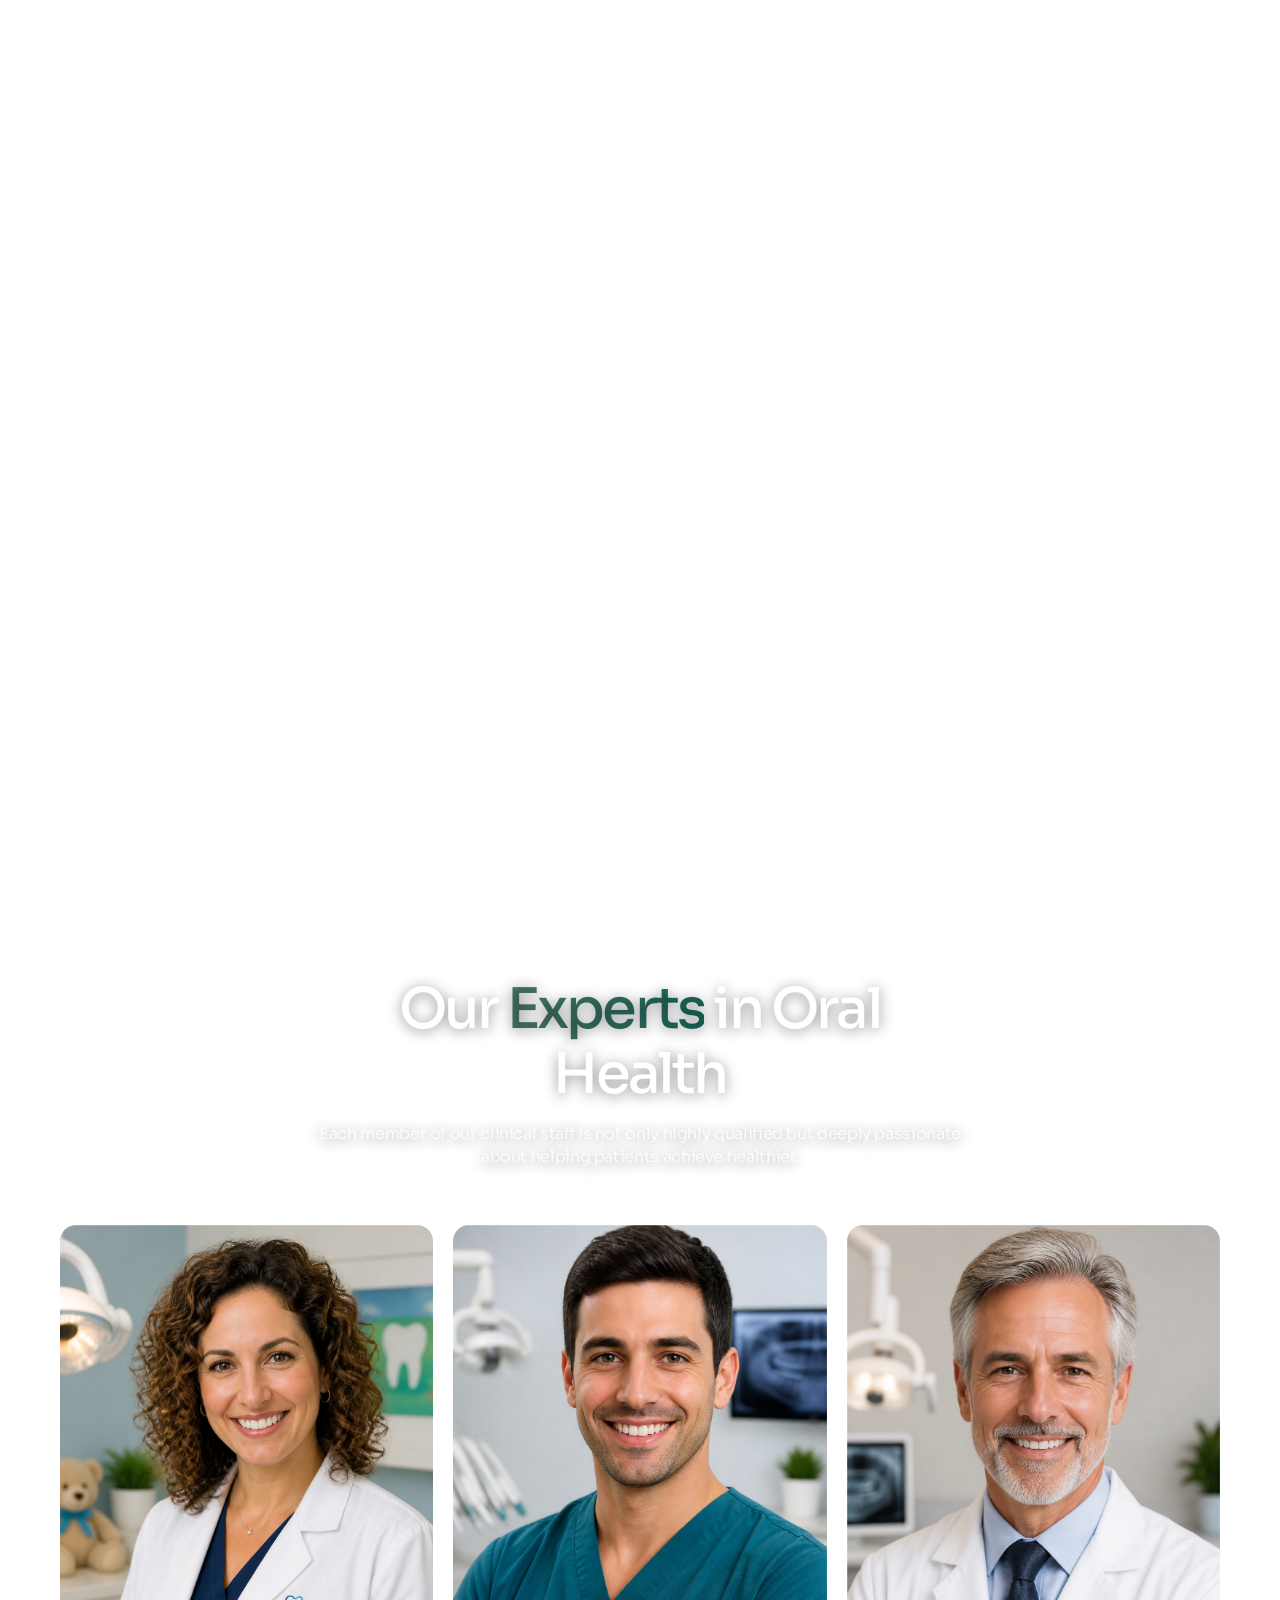
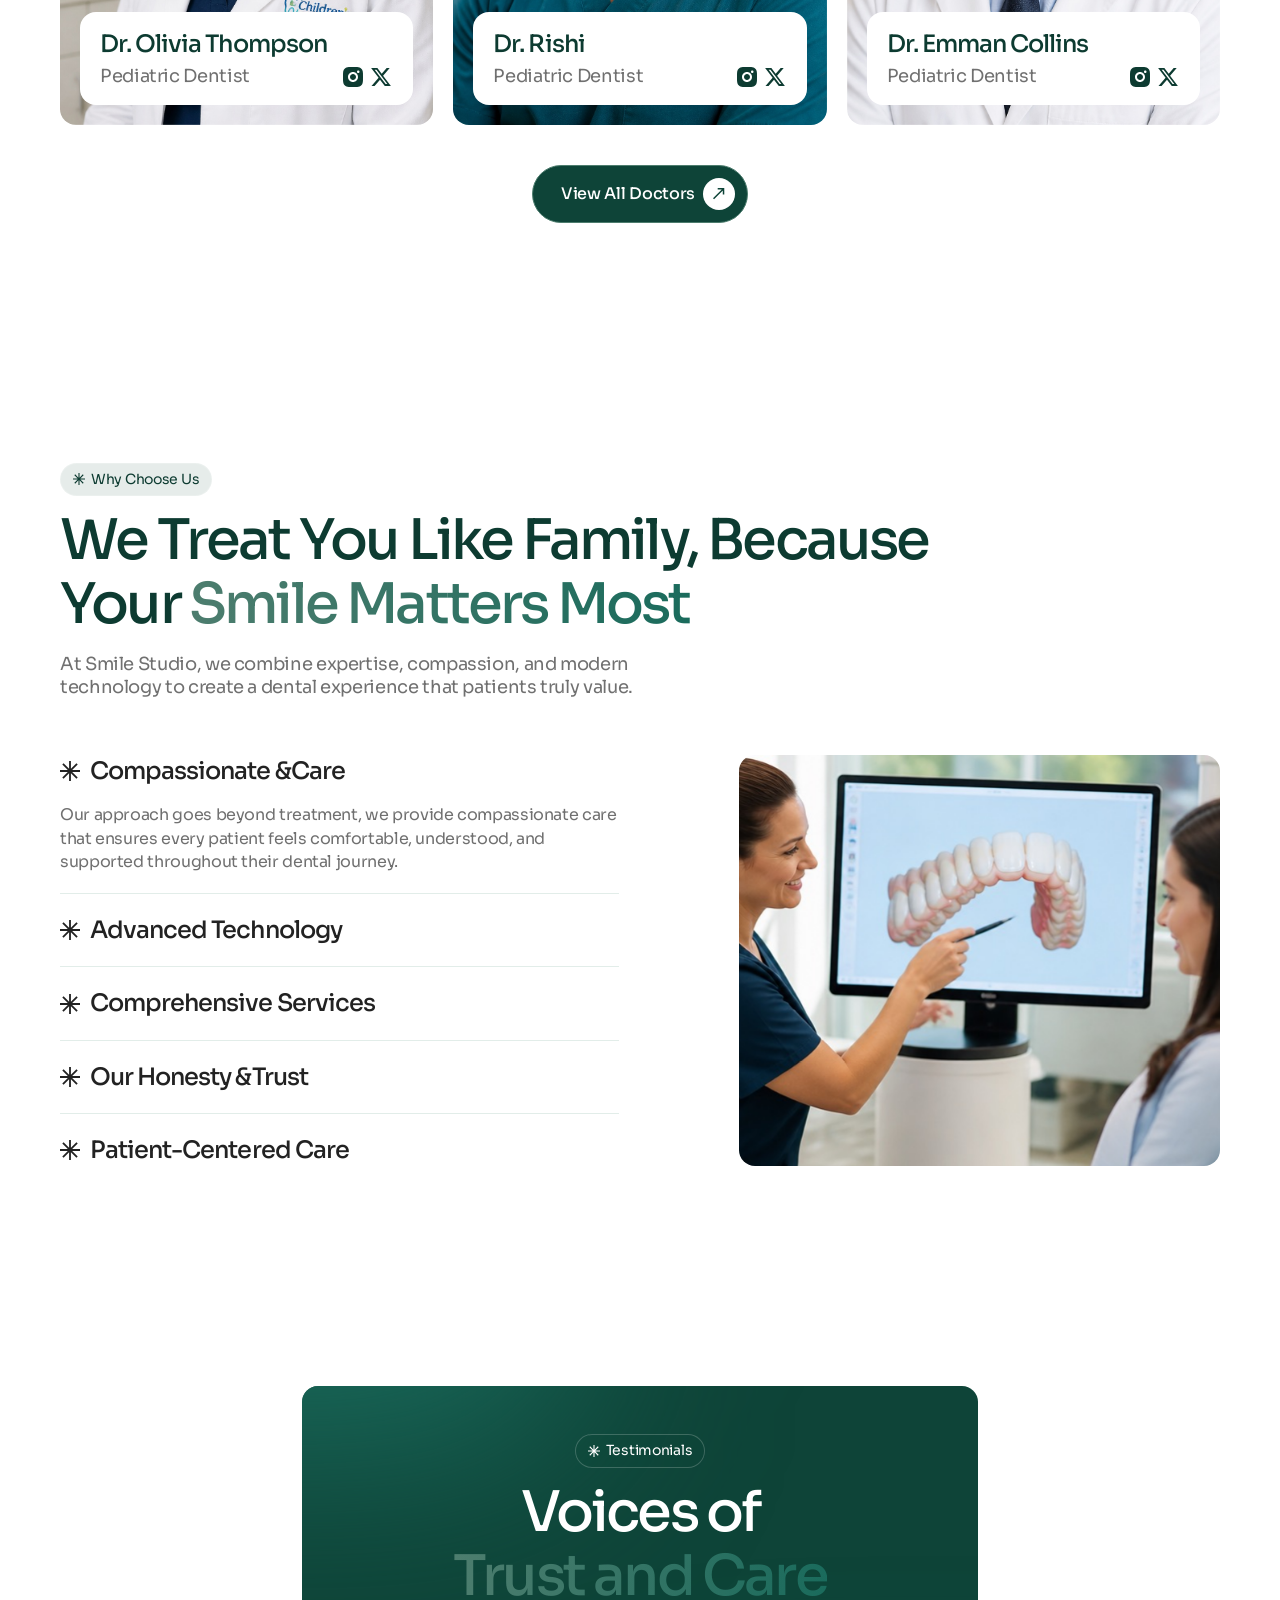
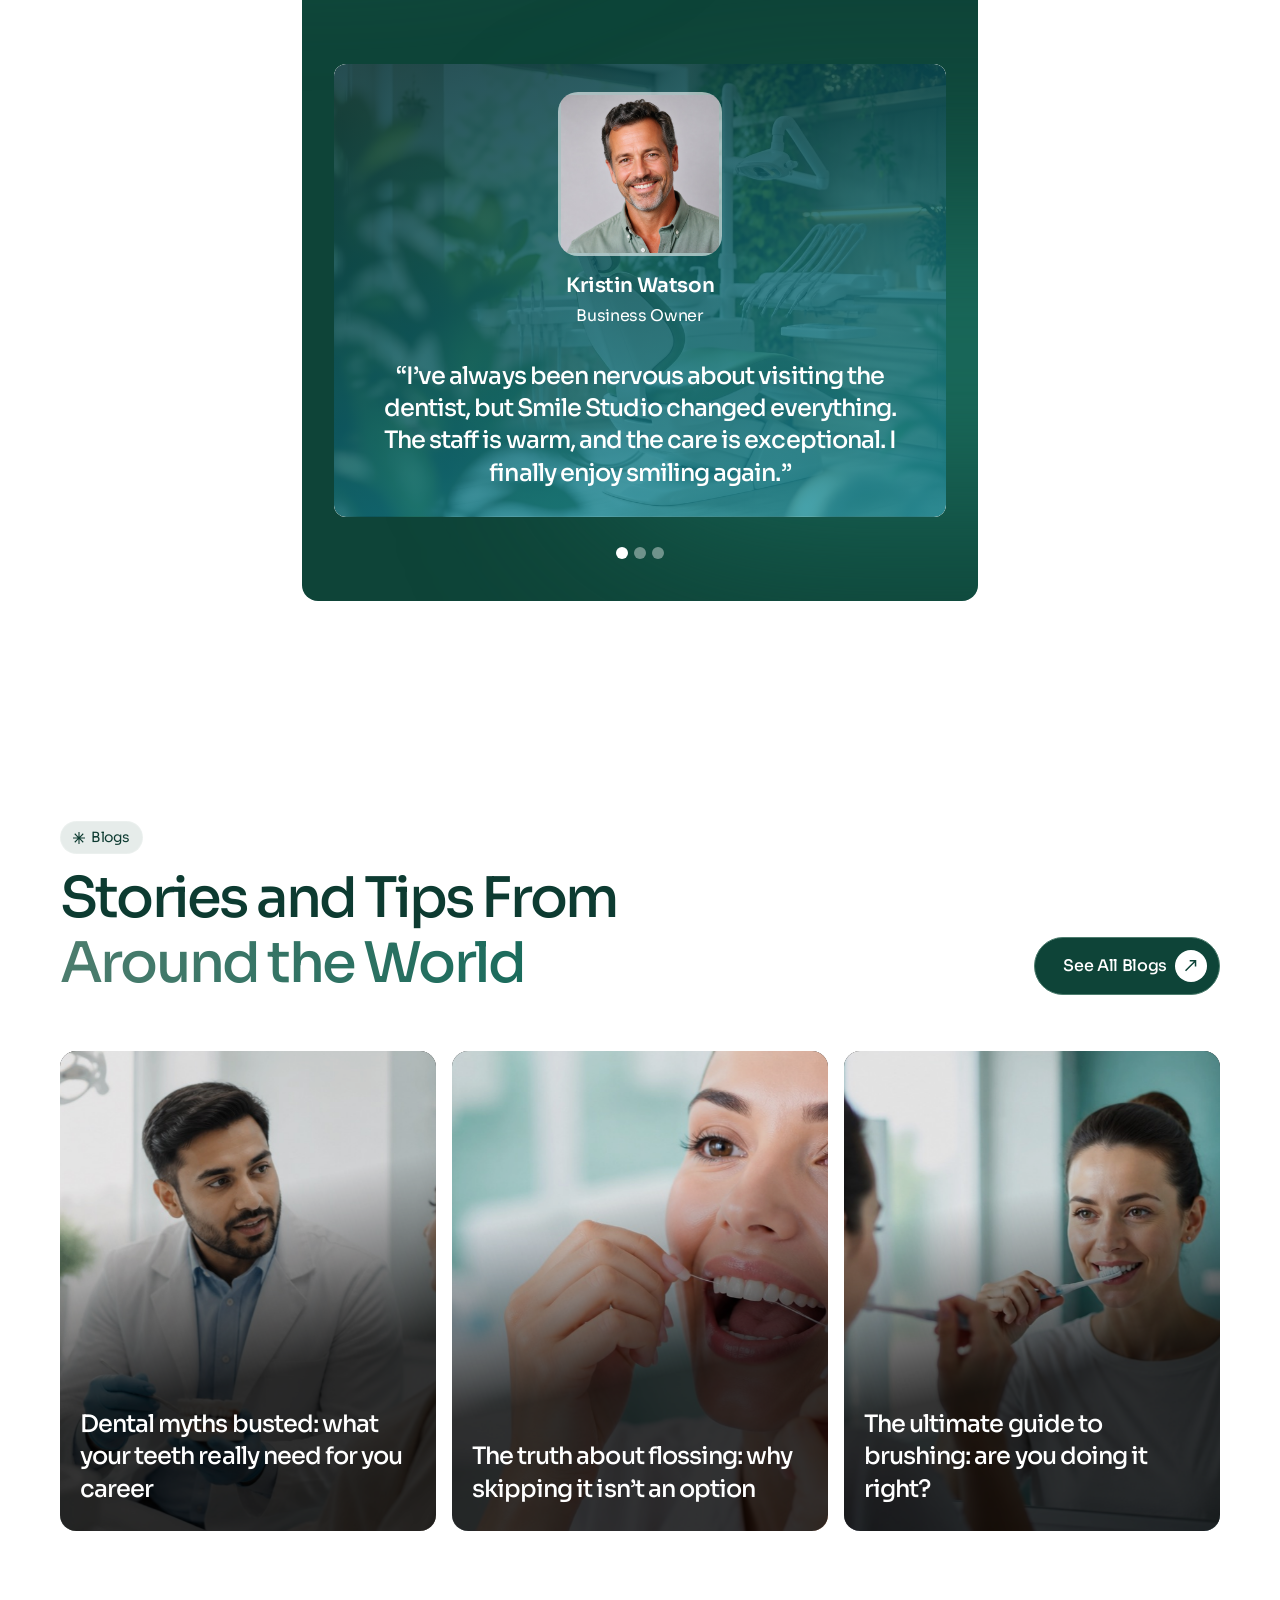
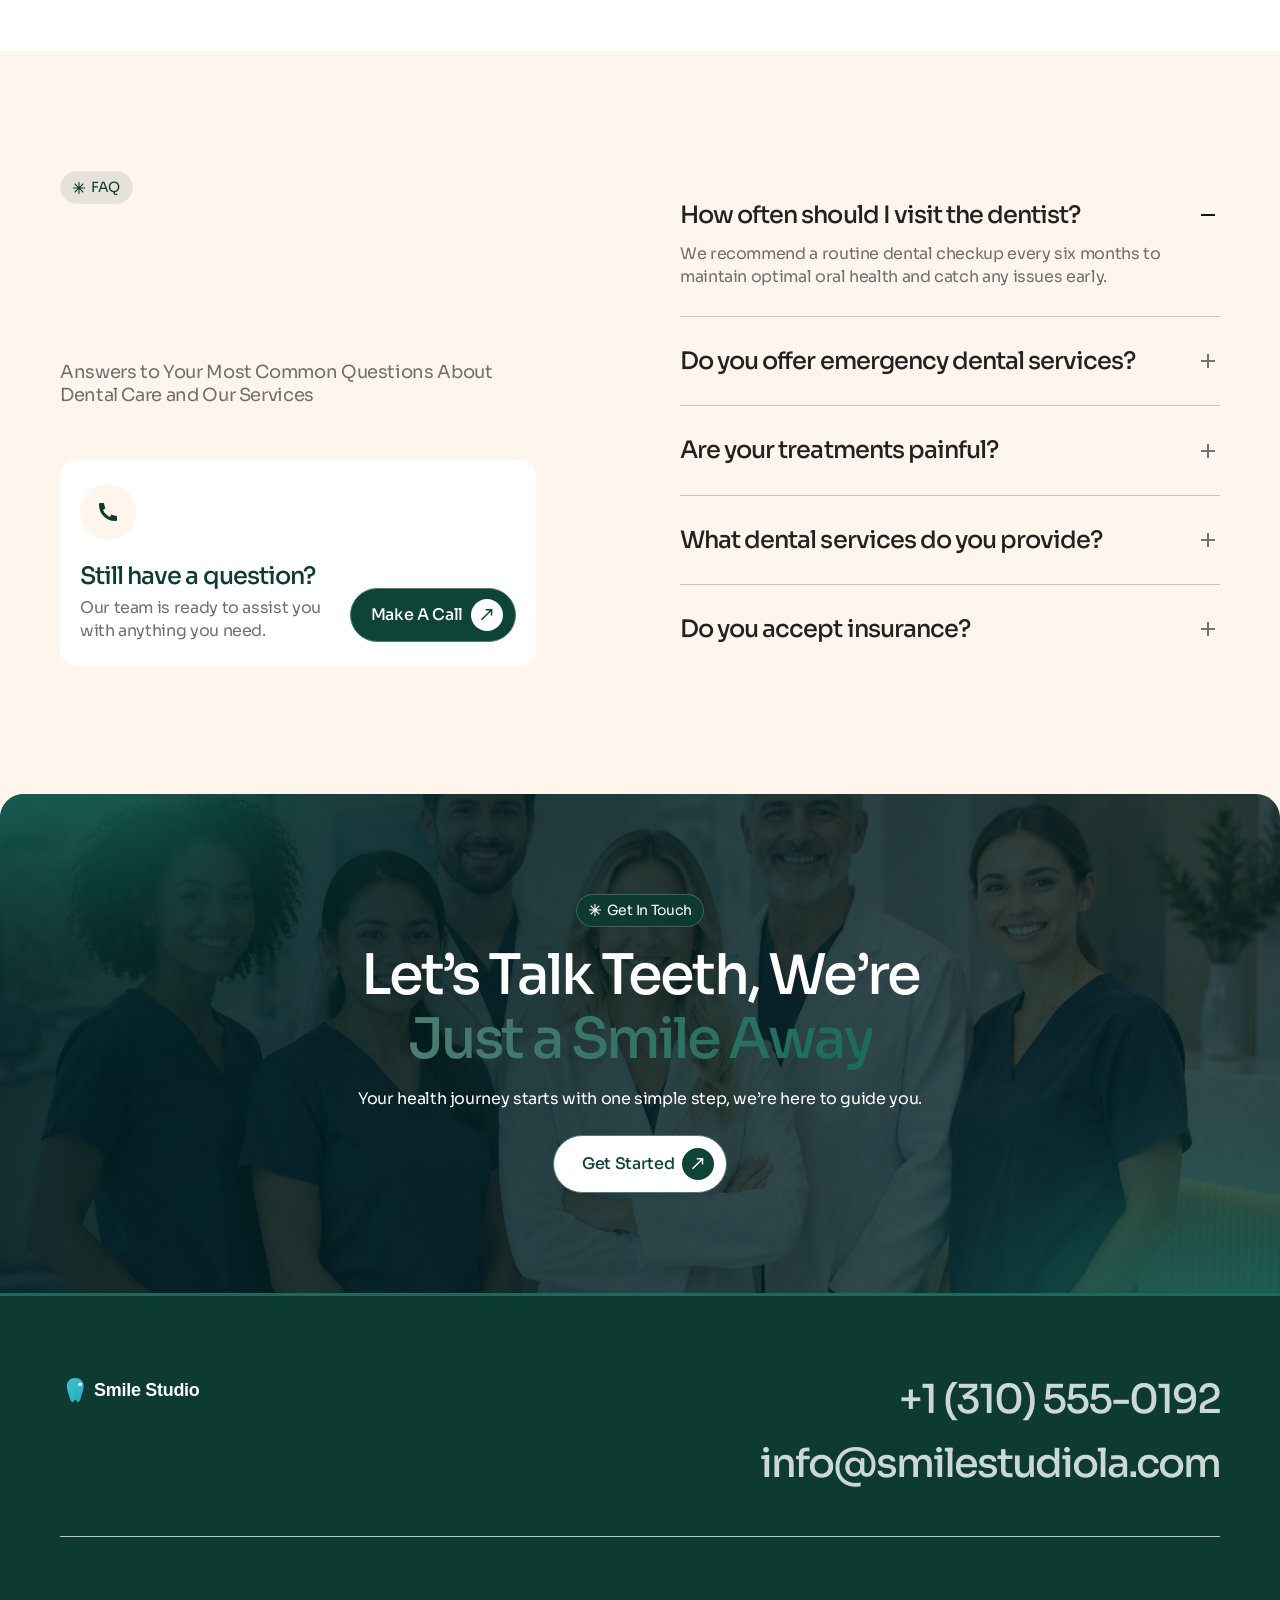
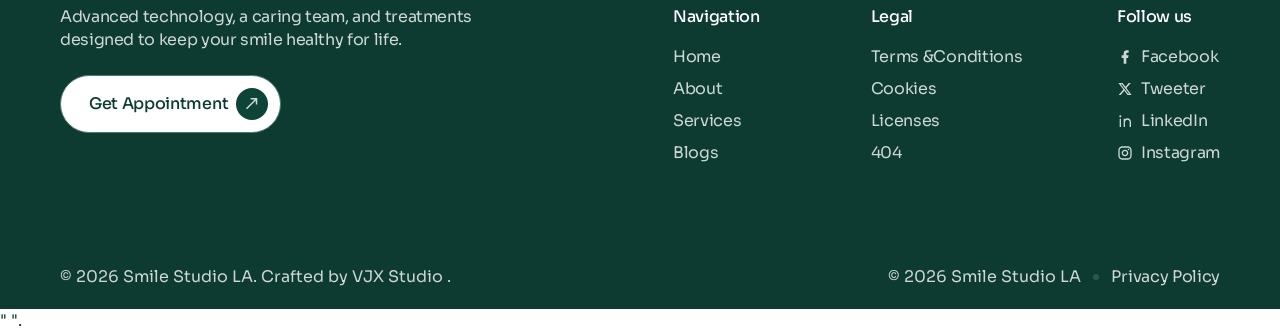
==== commit d55df14f: "Custom infinite slider engine: seamless looping with cloned slides at both ends" ====
--- a/index.html
+++ b/index.html
@@ -1997,5 +1997,212 @@
   document.querySelectorAll('img').forEach(bind);
 })();
 </script>
+
+<script>
+/* =====================================================
+   STORY SLIDER — Custom Infinite Loop Engine
+   =====================================================
+   Replaces Webflow's built-in slider for the story section
+   to provide truly seamless infinite looping with cloned
+   slides at both ends. Preserves arrows, dots, autoplay,
+   hover-pause and responsive layout.
+   ===================================================== */
+document.addEventListener("DOMContentLoaded", function() {
+    var oldSlider = document.querySelector('.story_slider');
+    if (!oldSlider) return;
+
+    // Clone slider to strip all Webflow event listeners
+    var newSlider = oldSlider.cloneNode(true);
+    oldSlider.parentNode.replaceChild(newSlider, oldSlider);
+
+    var mask = newSlider.querySelector('.w-slider-mask');
+    if (!mask) return;
+
+    // Remove Webflow's aria-label element if present
+    var ariaEl = mask.querySelector('.w-slider-aria-label');
+    if (ariaEl) ariaEl.remove();
+
+    // Gather original slides
+    var originalSlides = Array.from(mask.querySelectorAll('.w-slide'));
+    var totalOriginal = originalSlides.length;
+    if (totalOriginal < 2) return;
+
+    // Create a flex track wrapper for all slides
+    var track = document.createElement('div');
+    track.className = 'story-slider_track';
+    track.style.cssText = 'display:flex;flex-flow:row nowrap;width:max-content;height:100%;';
+
+    // Move original slides into track, clearing Webflow inline styles
+    originalSlides.forEach(function(s) {
+        s.removeAttribute('style');
+        s.removeAttribute('aria-hidden');
+        s.removeAttribute('role');
+        s.removeAttribute('aria-label');
+        track.appendChild(s);
+    });
+    mask.innerHTML = '';
+    mask.appendChild(track);
+
+    // Override mask styles for our custom engine
+    mask.style.cssText = 'overflow:visible !important;width:100%;height:100%;position:relative;';
+
+    // Clone slides to both ends for seamless looping
+    var numClones = Math.min(3, totalOriginal);
+
+    // Clone last N slides → prepend
+    var lastClones = [];
+    for (var i = totalOriginal - numClones; i < totalOriginal; i++) {
+        var clone = originalSlides[i].cloneNode(true);
+        clone.classList.add('is-clone');
+        lastClones.push(clone);
+    }
+    lastClones.forEach(function(c) {
+        track.insertBefore(c, track.firstChild);
+    });
+
+    // Clone first N slides → append
+    for (var j = 0; j < numClones; j++) {
+        var clone2 = originalSlides[j].cloneNode(true);
+        clone2.classList.add('is-clone');
+        track.appendChild(clone2);
+    }
+
+    // Read slider config from data attributes
+    var duration = parseInt(newSlider.getAttribute('data-duration')) || 400;
+    var delay = parseInt(newSlider.getAttribute('data-delay')) || 4000;
+    var autoplayEnabled = newSlider.getAttribute('data-autoplay') !== 'false';
+
+    var currentIndex = numClones; // Start at first real slide
+    var isTransitioning = false;
+
+    // Calculate step size (slide width + gap)
+    function getStep() {
+        var allSlides = track.querySelectorAll('.w-slide');
+        if (!allSlides.length) return 410;
+        var firstSlide = allSlides[0];
+        var w = firstSlide.offsetWidth;
+        var mr = parseFloat(getComputedStyle(firstSlide).marginRight) || 0;
+        return w + mr;
+    }
+
+    function moveTo(index, animate) {
+        if (animate) {
+            track.style.transition = 'transform ' + duration + 'ms ease';
+        } else {
+            track.style.transition = 'none';
+        }
+        var step = getStep();
+        var offset = -index * step;
+        track.style.transform = 'translateX(' + offset + 'px)';
+        currentIndex = index;
+    }
+
+    // Set initial position (no animation)
+    moveTo(currentIndex, false);
+
+    // Silent boundary reset on transition end
+    track.addEventListener('transitionend', function() {
+        if (currentIndex >= totalOriginal + numClones) {
+            moveTo(currentIndex - totalOriginal, false);
+        } else if (currentIndex < numClones) {
+            moveTo(currentIndex + totalOriginal, false);
+        }
+        updateDots();
+        isTransitioning = false;
+    });
+
+    function next() {
+        if (isTransitioning) return;
+        isTransitioning = true;
+        moveTo(currentIndex + 1, true);
+    }
+
+    function prev() {
+        if (isTransitioning) return;
+        isTransitioning = true;
+        moveTo(currentIndex - 1, true);
+    }
+
+    // Arrow buttons
+    var nextBtn = newSlider.querySelector('.w-slider-arrow-right');
+    var prevBtn = newSlider.querySelector('.w-slider-arrow-left');
+    if (nextBtn) {
+        nextBtn.addEventListener('click', function(e) {
+            e.preventDefault();
+            e.stopPropagation();
+            next();
+            resetAutoplay();
+        });
+    }
+    if (prevBtn) {
+        prevBtn.addEventListener('click', function(e) {
+            e.preventDefault();
+            e.stopPropagation();
+            prev();
+            resetAutoplay();
+        });
+    }
+
+    // Dot navigation
+    var dotsContainer = newSlider.querySelector('.w-slider-nav');
+    var dots = [];
+    if (dotsContainer) {
+        dotsContainer.innerHTML = '';
+        for (var d = 0; d < totalOriginal; d++) {
+            var dot = document.createElement('div');
+            dot.className = 'w-slider-dot';
+            dot.setAttribute('role', 'button');
+            dot.setAttribute('tabindex', '0');
+            dot.setAttribute('aria-label', 'Show slide ' + (d + 1) + ' of ' + totalOriginal);
+            (function(idx) {
+                dot.addEventListener('click', function(e) {
+                    e.preventDefault();
+                    if (isTransitioning) return;
+                    isTransitioning = true;
+                    moveTo(idx + numClones, true);
+                    resetAutoplay();
+                });
+            })(d);
+            dotsContainer.appendChild(dot);
+            dots.push(dot);
+        }
+    }
+
+    function updateDots() {
+        if (!dots.length) return;
+        dots.forEach(function(d) { d.classList.remove('w-active'); });
+        var activeDotIdx = (currentIndex - numClones) % totalOriginal;
+        if (activeDotIdx < 0) activeDotIdx += totalOriginal;
+        if (dots[activeDotIdx]) dots[activeDotIdx].classList.add('w-active');
+    }
+    updateDots();
+
+    // Autoplay
+    var autoplayInterval;
+    function startAutoplay() {
+        if (!autoplayEnabled) return;
+        autoplayInterval = setInterval(next, delay);
+    }
+    function stopAutoplay() {
+        clearInterval(autoplayInterval);
+    }
+    function resetAutoplay() {
+        stopAutoplay();
+        startAutoplay();
+    }
+    startAutoplay();
+
+    // Pause on hover
+    newSlider.addEventListener('mouseenter', stopAutoplay);
+    newSlider.addEventListener('mouseleave', function() {
+        if (autoplayEnabled) startAutoplay();
+    });
+
+    // Responsive resize
+    window.addEventListener('resize', function() {
+        moveTo(currentIndex, false);
+    });
+});
+</script>
 </body>
 </html>
